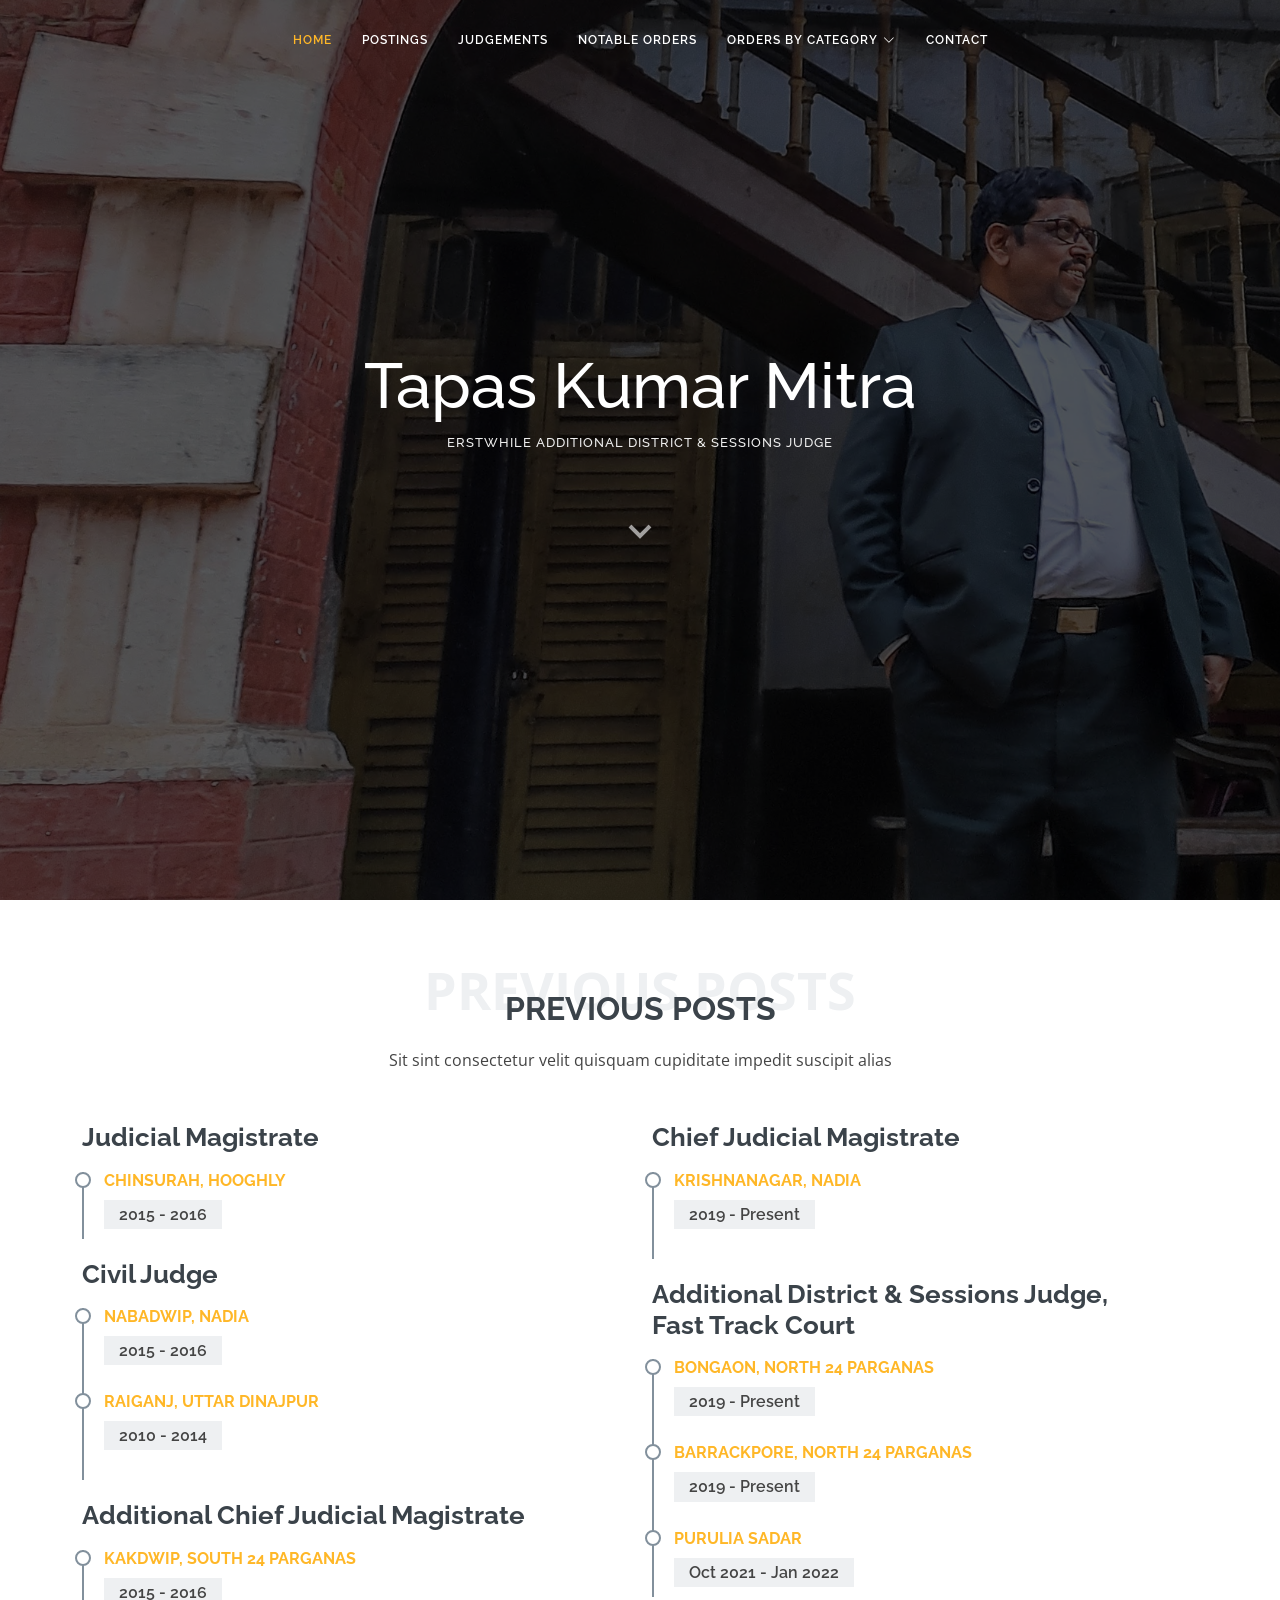
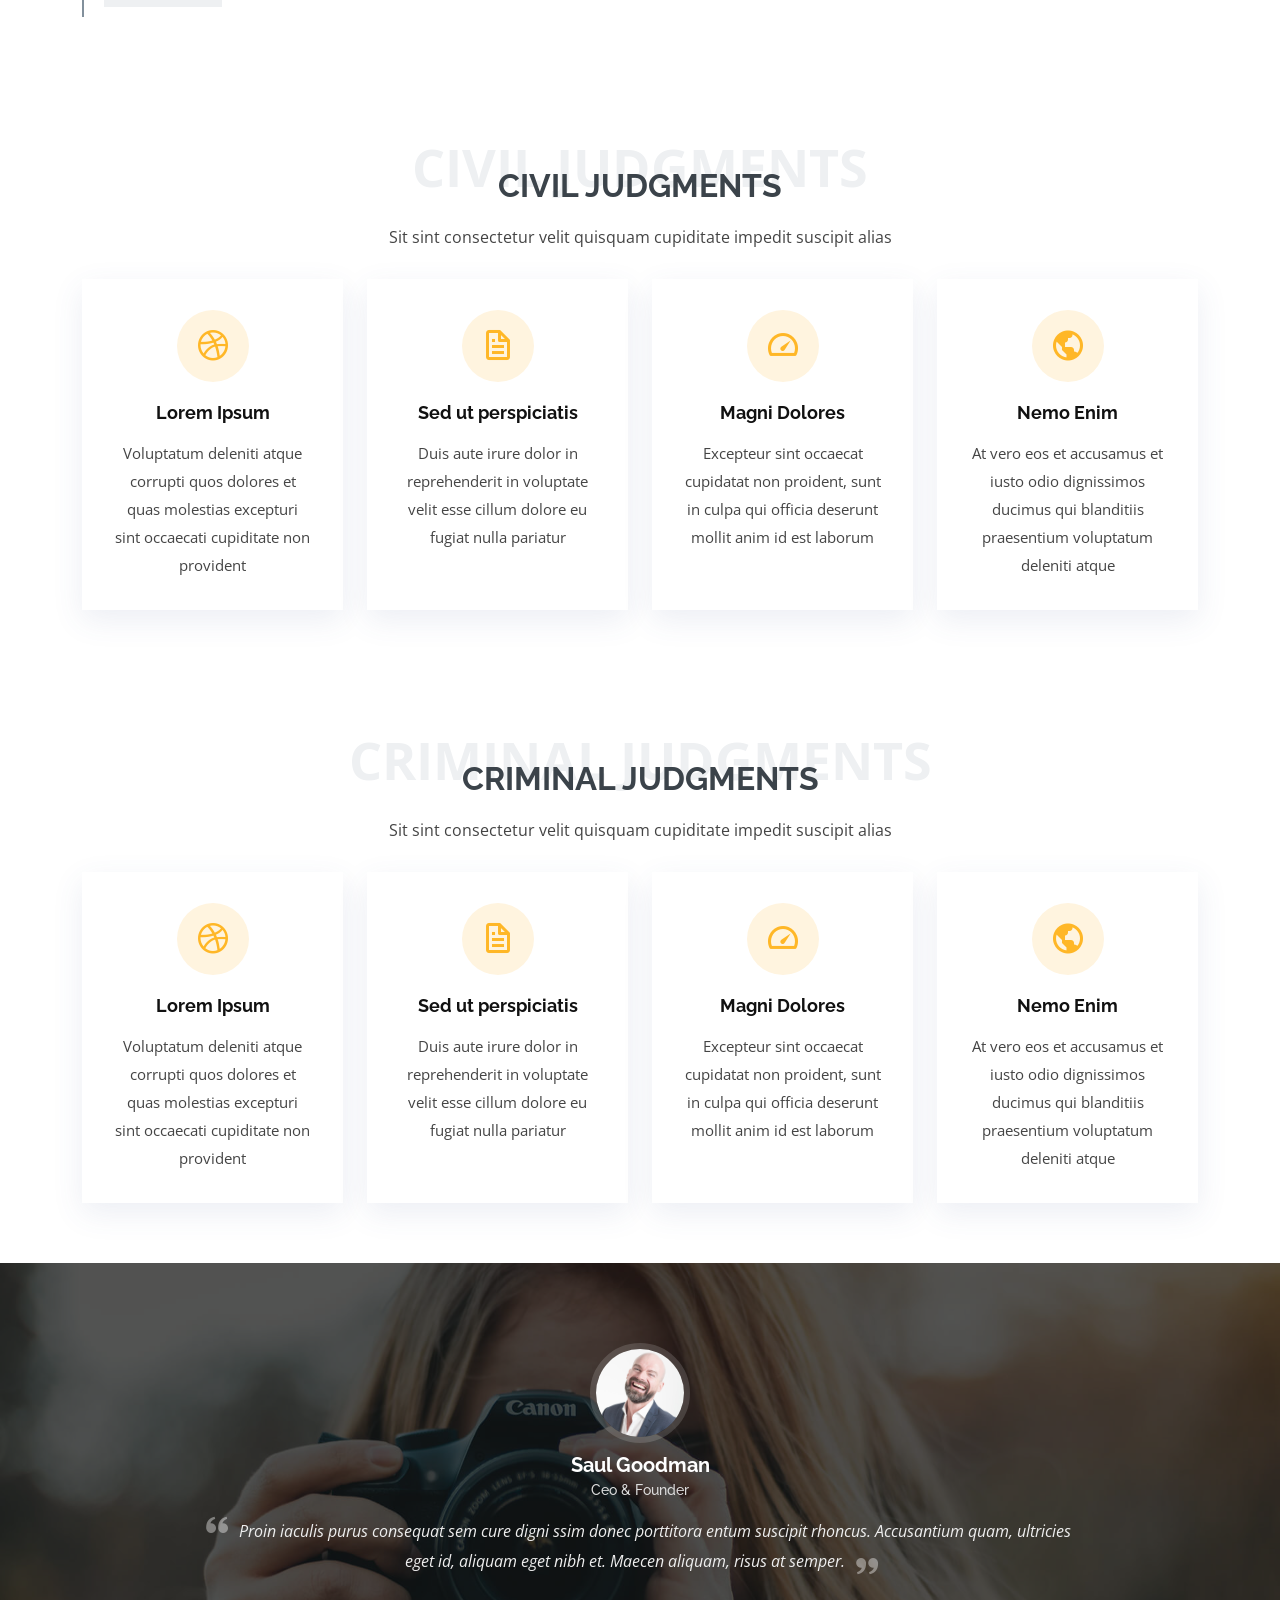
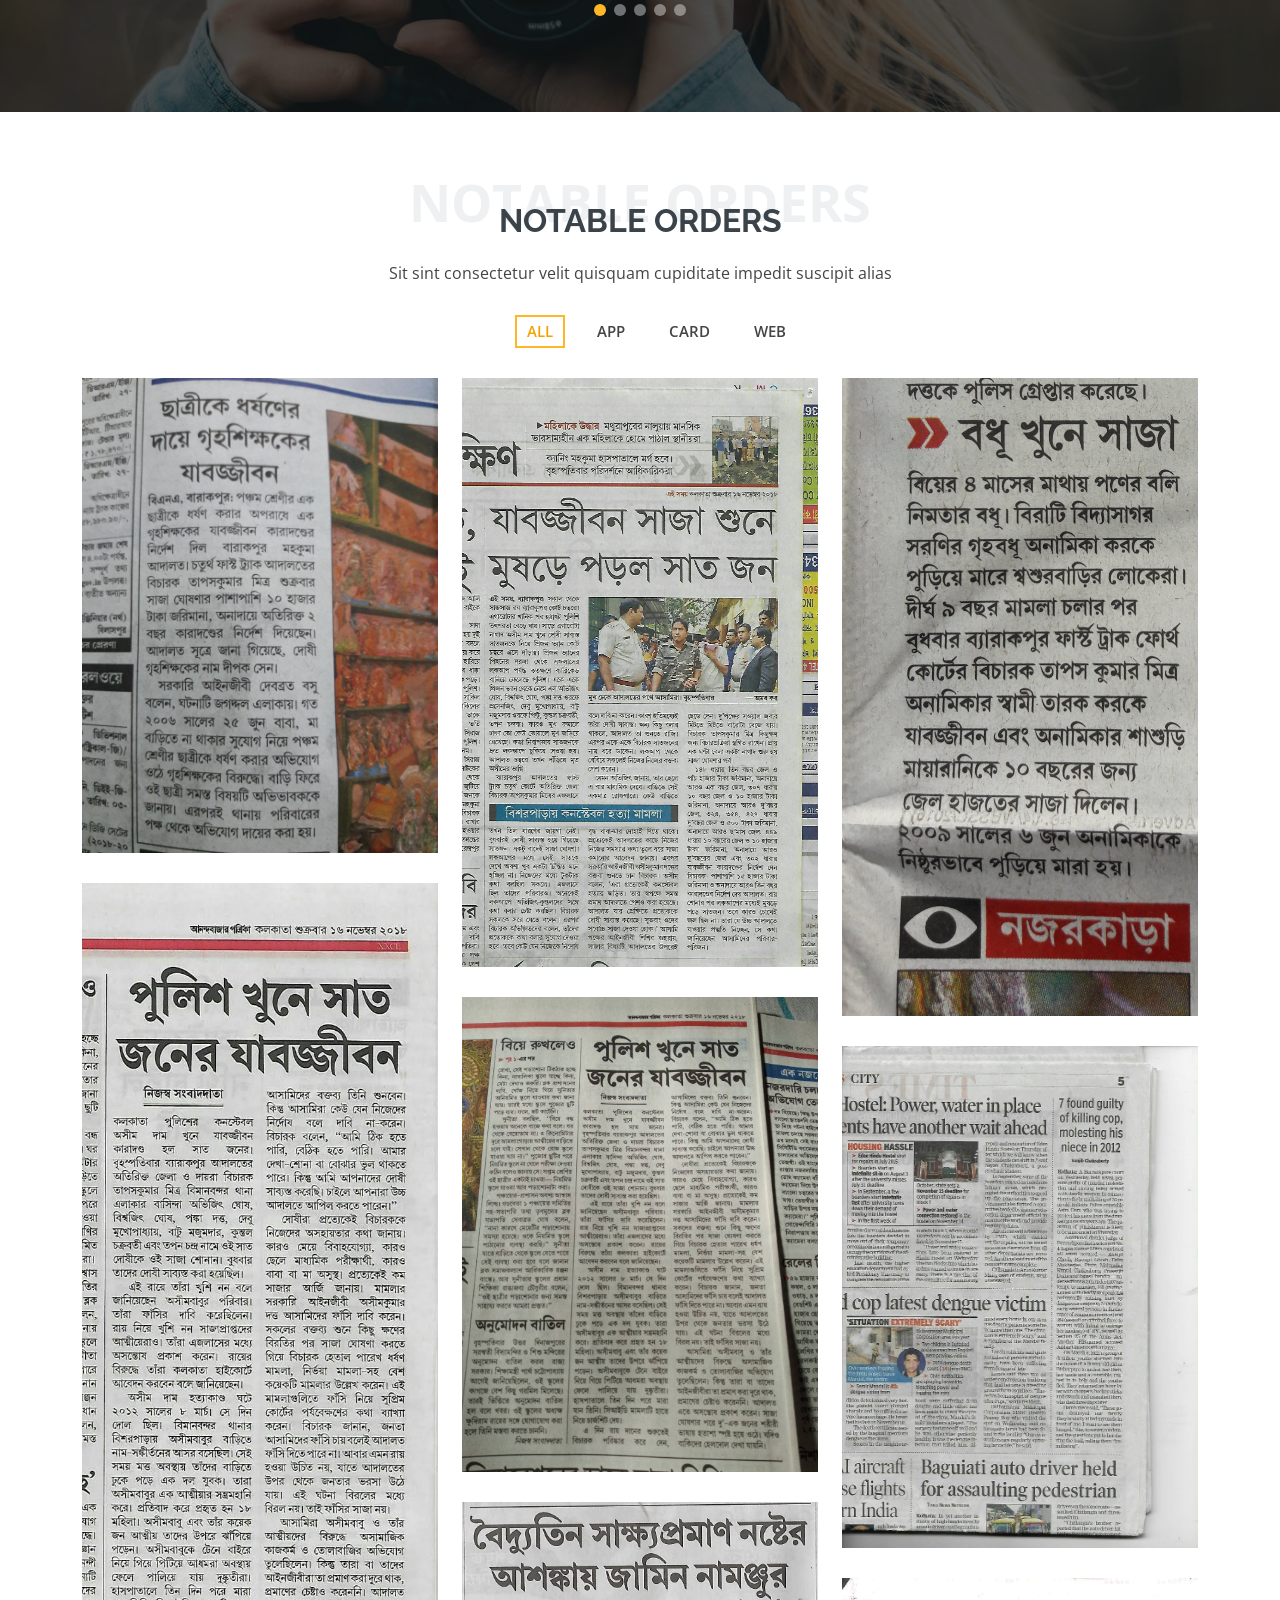
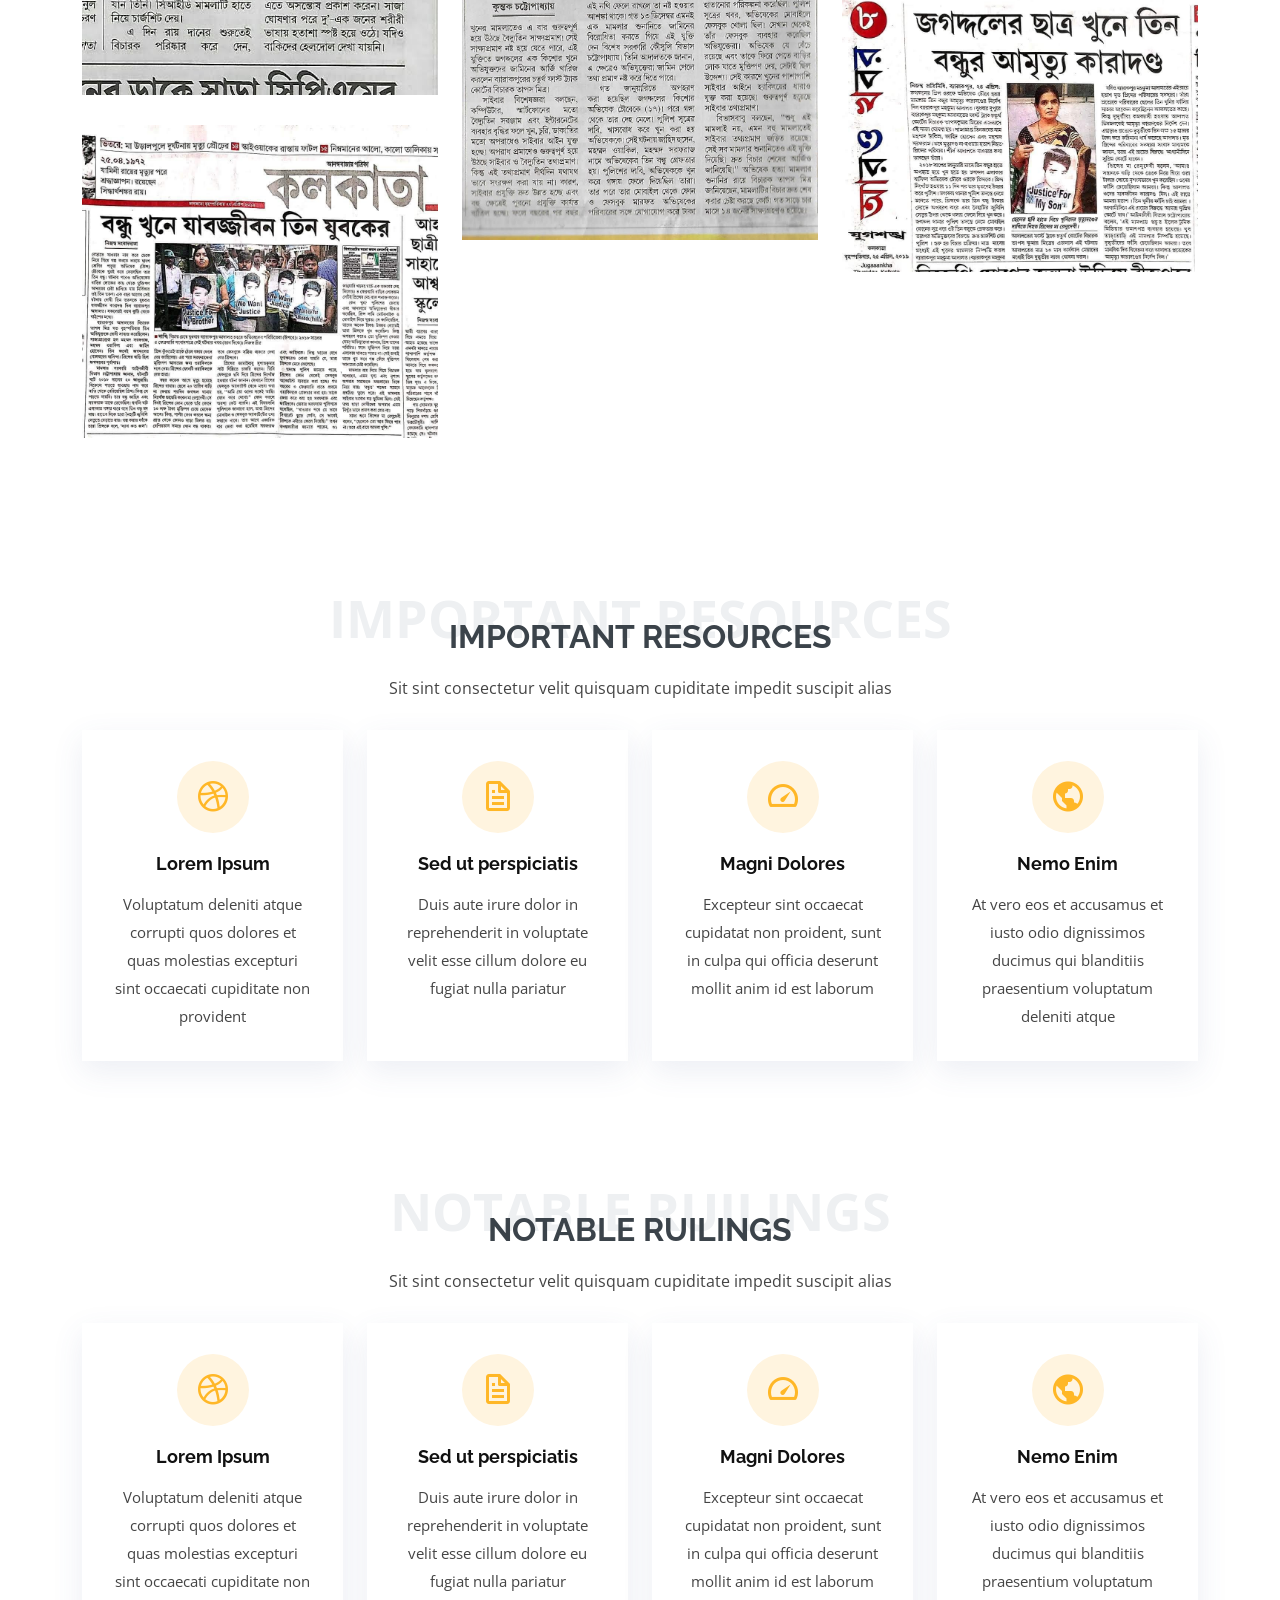
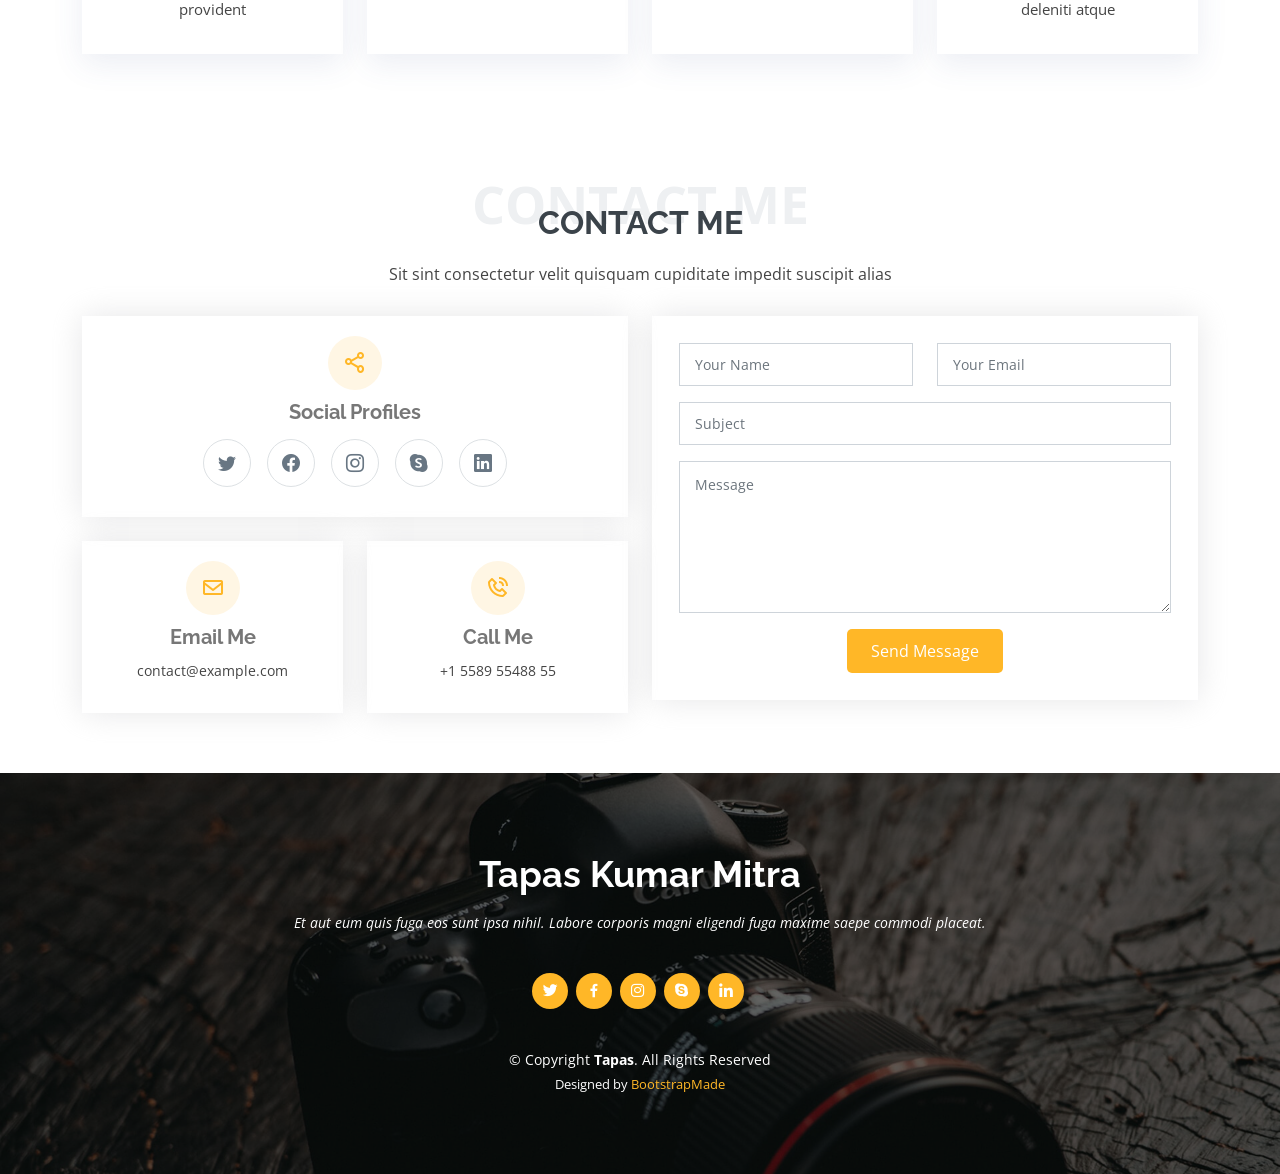
==== index.html @ 3b922971 "resume tag from home screen" ====
<!DOCTYPE html>
<html lang="en">

<head>
  <meta charset="utf-8">
  <meta content="width=device-width, initial-scale=1.0" name="viewport">

  <title>Tapas Kumar Mitra</title>
  <meta content="" name="description">
  <meta content="" name="keywords">

  <!-- Favicons -->
  <link href="assets/img/favicon.png" rel="icon">
  <link href="assets/img/apple-touch-icon.png" rel="apple-touch-icon">

  <!-- Google Fonts -->
  <link href="https://fonts.googleapis.com/css?family=Open+Sans:300,300i,400,400i,600,600i,700,700i|Raleway:300,300i,400,400i,500,500i,600,600i,700,700i|Satisfy" rel="stylesheet">

  <!-- Vendor CSS Files -->
  <link href="assets/vendor/bootstrap/css/bootstrap.min.css" rel="stylesheet">
  <link href="assets/vendor/bootstrap-icons/bootstrap-icons.css" rel="stylesheet">
  <link href="assets/vendor/boxicons/css/boxicons.min.css" rel="stylesheet">
  <link href="assets/vendor/glightbox/css/glightbox.min.css" rel="stylesheet">
  <link href="assets/vendor/swiper/swiper-bundle.min.css" rel="stylesheet">

  <!-- Template Main CSS File -->
  <link href="assets/css/style.css" rel="stylesheet">

  <!-- =======================================================
  * Template Name: Tapas - v4.7.0
  * Template URL: https://bootstrapmade.com/Tapas-free-creative-bootstrap-theme/
  * Author: BootstrapMade.com
  * License: https://bootstrapmade.com/license/
  ======================================================== -->
</head>

<body>

  <!-- ======= Header ======= -->
  <header id="header" class="fixed-top d-flex justify-content-center align-items-center header-transparent">

    <nav id="navbar" class="navbar">
      <ul>
        <li><a class="nav-link scrollto active" href="#hero">Home</a></li>
        <li><a class="nav-link scrollto" href="#resume">Postings</a></li>
        <li><a class="nav-link scrollto" href="#services">Judgements</a></li>
        <li><a class="nav-link scrollto " href="#portfolio">Notable Orders</a></li>
        <li class="dropdown"><a href="#"><span>Orders by Category</span> <i class="bi bi-chevron-down"></i></a>
          <ul>
            <li><a href="#">Drop Down 1</a></li>
            <li class="dropdown"><a href="#"><span>Deep Drop Down</span> <i class="bi bi-chevron-right"></i></a>
              <ul>
                <li><a href="#">Deep Drop Down 1</a></li>
                <li><a href="#">Deep Drop Down 2</a></li>
                <li><a href="#">Deep Drop Down 3</a></li>
                <li><a href="#">Deep Drop Down 4</a></li>
                <li><a href="#">Deep Drop Down 5</a></li>
              </ul>
            </li>
            <li><a href="#">Drop Down 2</a></li>
            <li><a href="#">Drop Down 3</a></li>
            <li><a href="#">Drop Down 4</a></li>
          </ul>
        </li>
        <li><a class="nav-link scrollto" href="#contact">Contact</a></li>
      </ul>
      <i class="bi bi-list mobile-nav-toggle"></i>
    </nav><!-- .navbar -->

  </header><!-- End Header -->

  <!-- ======= Hero Section ======= -->
  <section id="hero">
    <div class="hero-container">
      <h1>Tapas Kumar Mitra</h1>
      <h2>Erstwhile Additional District & Sessions Judge</h2>
      <a href="#resume" class="btn-scroll scrollto" title="Scroll Down"><i class="bx bx-chevron-down"></i></a>
    </div>
  </section><!-- End Hero -->

  <main id="main">

    <!-- ======= My Resume Section ======= -->
    <section id="resume" class="resume">
      <div class="container">

        <div class="section-title">
          <span>Previous Posts</span>
          <h2>Previous Posts</h2>
          <p>Sit sint consectetur velit quisquam cupiditate impedit suscipit alias</p>
        </div>

        <div class="row">
          <div class="col-lg-6">
            
            <h3 class="resume-title">Judicial Magistrate</h3>
            <div class="resume-item pb-0">
              <h4>Chinsurah, Hooghly</h4>
              <h5>2015 - 2016</h5>
            </div>

            <h3 class="resume-title">Civil Judge</h3>
            <div class="resume-item">
              <h4>Nabadwip, Nadia</h4>
              <h5>2015 - 2016</h5>
            </div>
            <div class="resume-item">
              <h4>Raiganj, Uttar Dinajpur</h4>
              <h5>2010 - 2014</h5>
             </div>
             <h3 class="resume-title">Additional Chief Judicial Magistrate</h3>
             <div class="resume-item">
               <h4>Kakdwip, South 24 Parganas</h4>
               <h5>2015 - 2016</h5>
               </div>
           
          </div>
          <div class="col-lg-6">
            
            <h3 class="resume-title">Chief Judicial Magistrate</h3>
            <div class="resume-item">
              <h4>Krishnanagar, Nadia</h4>
              <h5>2019 - Present</h5>
            </div>
            <h3 class="resume-title">Additional District & Sessions Judge,<br>Fast Track Court</h3>
            <div class="resume-item">
              <h4>Bongaon, North 24 Parganas</h4>
              <h5>2019 - Present</h5>
             
            </div>
            <div class="resume-item">
              <h4>Barrackpore, North 24 Parganas</h4>
              <h5>2019 - Present</h5>
             
            </div>
            <div class="resume-item">
              <h4>Purulia Sadar</h4>
              <h5>Oct 2021 - Jan 2022</h5>
             
            </div>
          </div>
          
        </div>

      </div>
    </section><!-- End My Resume Section -->

    <!-- ======= My Services Section ======= -->
    <section id="services" class="services">
      <div class="container">

        <div class="section-title">
          <span>Civil Judgments</span>
          <h2>Civil Judgments</h2>
          <p>Sit sint consectetur velit quisquam cupiditate impedit suscipit alias</p>
        </div>

        <div class="row">
          <div class="col-md-6 col-lg-3 d-flex align-items-stretch mb-5 mb-lg-0">
            <div class="icon-box">
              <div class="icon"><i class="bx bxl-dribbble"></i></div>
              <h4 class="title"><a href="">Lorem Ipsum</a></h4>
              <p class="description">Voluptatum deleniti atque corrupti quos dolores et quas molestias excepturi sint occaecati cupiditate non provident</p>
            </div>
          </div>

          <div class="col-md-6 col-lg-3 d-flex align-items-stretch mb-5 mb-lg-0">
            <div class="icon-box">
              <div class="icon"><i class="bx bx-file"></i></div>
              <h4 class="title"><a href="">Sed ut perspiciatis</a></h4>
              <p class="description">Duis aute irure dolor in reprehenderit in voluptate velit esse cillum dolore eu fugiat nulla pariatur</p>
            </div>
          </div>

          <div class="col-md-6 col-lg-3 d-flex align-items-stretch mb-5 mb-lg-0">
            <div class="icon-box">
              <div class="icon"><i class="bx bx-tachometer"></i></div>
              <h4 class="title"><a href="">Magni Dolores</a></h4>
              <p class="description">Excepteur sint occaecat cupidatat non proident, sunt in culpa qui officia deserunt mollit anim id est laborum</p>
            </div>
          </div>

          <div class="col-md-6 col-lg-3 d-flex align-items-stretch mb-5 mb-lg-0">
            <div class="icon-box">
              <div class="icon"><i class="bx bx-world"></i></div>
              <h4 class="title"><a href="">Nemo Enim</a></h4>
              <p class="description">At vero eos et accusamus et iusto odio dignissimos ducimus qui blanditiis praesentium voluptatum deleniti atque</p>
            </div>
          </div>

        </div>

      </div>
    </section><!-- End My Services Section -->


    <section id="services" class="services">
      <div class="container">

        <div class="section-title">
          <span>Criminal Judgments</span>
          <h2>Criminal Judgments</h2>
          <p>Sit sint consectetur velit quisquam cupiditate impedit suscipit alias</p>
        </div>

        <div class="row">
          <div class="col-md-6 col-lg-3 d-flex align-items-stretch mb-5 mb-lg-0">
            <div class="icon-box">
              <div class="icon"><i class="bx bxl-dribbble"></i></div>
              <h4 class="title"><a href="">Lorem Ipsum</a></h4>
              <p class="description">Voluptatum deleniti atque corrupti quos dolores et quas molestias excepturi sint occaecati cupiditate non provident</p>
            </div>
          </div>

          <div class="col-md-6 col-lg-3 d-flex align-items-stretch mb-5 mb-lg-0">
            <div class="icon-box">
              <div class="icon"><i class="bx bx-file"></i></div>
              <h4 class="title"><a href="">Sed ut perspiciatis</a></h4>
              <p class="description">Duis aute irure dolor in reprehenderit in voluptate velit esse cillum dolore eu fugiat nulla pariatur</p>
            </div>
          </div>

          <div class="col-md-6 col-lg-3 d-flex align-items-stretch mb-5 mb-lg-0">
            <div class="icon-box">
              <div class="icon"><i class="bx bx-tachometer"></i></div>
              <h4 class="title"><a href="">Magni Dolores</a></h4>
              <p class="description">Excepteur sint occaecat cupidatat non proident, sunt in culpa qui officia deserunt mollit anim id est laborum</p>
            </div>
          </div>

          <div class="col-md-6 col-lg-3 d-flex align-items-stretch mb-5 mb-lg-0">
            <div class="icon-box">
              <div class="icon"><i class="bx bx-world"></i></div>
              <h4 class="title"><a href="">Nemo Enim</a></h4>
              <p class="description">At vero eos et accusamus et iusto odio dignissimos ducimus qui blanditiis praesentium voluptatum deleniti atque</p>
            </div>
          </div>

        </div>

      </div>
    </section><!-- End My Services Section -->

    <!-- ======= Testimonials Section ======= -->
    <section id="testimonials" class="testimonials">
      <div class="container position-relative">

        <div class="testimonials-slider swiper" data-aos="fade-up" data-aos-delay="100">
          <div class="swiper-wrapper">

            <div class="swiper-slide">
              <div class="testimonial-item">
                <img src="assets/img/testimonials/testimonials-1.jpg" class="testimonial-img" alt="">
                <h3>Saul Goodman</h3>
                <h4>Ceo &amp; Founder</h4>
                <p>
                  <i class="bx bxs-quote-alt-left quote-icon-left"></i>
                  Proin iaculis purus consequat sem cure digni ssim donec porttitora entum suscipit rhoncus. Accusantium quam, ultricies eget id, aliquam eget nibh et. Maecen aliquam, risus at semper.
                  <i class="bx bxs-quote-alt-right quote-icon-right"></i>
                </p>
              </div>
            </div><!-- End testimonial item -->

            <div class="swiper-slide">
              <div class="testimonial-item">
                <img src="assets/img/testimonials/testimonials-2.jpg" class="testimonial-img" alt="">
                <h3>Sara Wilsson</h3>
                <h4>Designer</h4>
                <p>
                  <i class="bx bxs-quote-alt-left quote-icon-left"></i>
                  Export tempor illum tamen malis malis eram quae irure esse labore quem cillum quid cillum eram malis quorum velit fore eram velit sunt aliqua noster fugiat irure amet legam anim culpa.
                  <i class="bx bxs-quote-alt-right quote-icon-right"></i>
                </p>
              </div>
            </div><!-- End testimonial item -->

            <div class="swiper-slide">
              <div class="testimonial-item">
                <img src="assets/img/testimonials/testimonials-3.jpg" class="testimonial-img" alt="">
                <h3>Jena Karlis</h3>
                <h4>Store Owner</h4>
                <p>
                  <i class="bx bxs-quote-alt-left quote-icon-left"></i>
                  Enim nisi quem export duis labore cillum quae magna enim sint quorum nulla quem veniam duis minim tempor labore quem eram duis noster aute amet eram fore quis sint minim.
                  <i class="bx bxs-quote-alt-right quote-icon-right"></i>
                </p>
              </div>
            </div><!-- End testimonial item -->

            <div class="swiper-slide">
              <div class="testimonial-item">
                <img src="assets/img/testimonials/testimonials-4.jpg" class="testimonial-img" alt="">
                <h3>Matt Brandon</h3>
                <h4>Freelancer</h4>
                <p>
                  <i class="bx bxs-quote-alt-left quote-icon-left"></i>
                  Fugiat enim eram quae cillum dolore dolor amet nulla culpa multos export minim fugiat minim velit minim dolor enim duis veniam ipsum anim magna sunt elit fore quem dolore labore illum veniam.
                  <i class="bx bxs-quote-alt-right quote-icon-right"></i>
                </p>
              </div>
            </div><!-- End testimonial item -->

            <div class="swiper-slide">
              <div class="testimonial-item">
                <img src="assets/img/testimonials/testimonials-5.jpg" class="testimonial-img" alt="">
                <h3>John Larson</h3>
                <h4>Entrepreneur</h4>
                <p>
                  <i class="bx bxs-quote-alt-left quote-icon-left"></i>
                  Quis quorum aliqua sint quem legam fore sunt eram irure aliqua veniam tempor noster veniam enim culpa labore duis sunt culpa nulla illum cillum fugiat legam esse veniam culpa fore nisi cillum quid.
                  <i class="bx bxs-quote-alt-right quote-icon-right"></i>
                </p>
              </div>
            </div><!-- End testimonial item -->

          </div>
          <div class="swiper-pagination"></div>
        </div>

      </div>
    </section><!-- End Testimonials Section -->

    <!-- ======= My Portfolio Section ======= -->
    <section id="portfolio" class="portfolio">
      <div class="container">

        <div class="section-title">
          <span>Notable Orders</span>
          <h2>Notable Orders</h2>
          <p>Sit sint consectetur velit quisquam cupiditate impedit suscipit alias</p>
        </div>

        <ul id="portfolio-flters" class="d-flex justify-content-center">
          <li data-filter="*" class="filter-active">All</li>
          <li data-filter=".filter-app">App</li>
          <li data-filter=".filter-card">Card</li>
          <li data-filter=".filter-web">Web</li>
        </ul>

        <div class="row portfolio-container">

          <div class="col-lg-4 col-md-6 portfolio-item filter-app">
            <div class="portfolio-img"><img src="assets/img/portfolio/1.jpg" class="img-fluid" alt=""></div>
            <div class="portfolio-info">
              <h4>App 1</h4>
              <p>App</p>
              <a href="assets/img/portfolio/1.jpg" data-gallery="portfolioGallery" class="portfolio-lightbox preview-link" title="App 1"><i class="bx bx-plus"></i></a>
              <a href="portfolio-details.html" class="details-link" title="More Details"><i class="bx bx-link"></i></a>
            </div>
          </div>

          <div class="col-lg-4 col-md-6 portfolio-item filter-web">
            <div class="portfolio-img"><img src="assets/img/portfolio/2.jpg" class="img-fluid" alt=""></div>
            <div class="portfolio-info">
              <h4>Web 3</h4>
              <p>Web</p>
              <a href="assets/img/portfolio/2.jpg" data-gallery="portfolioGallery" class="portfolio-lightbox preview-link" title="Web 3"><i class="bx bx-plus"></i></a>
              <a href="portfolio-details.html" class="details-link" title="More Details"><i class="bx bx-link"></i></a>
            </div>
          </div>

          <div class="col-lg-4 col-md-6 portfolio-item filter-app">
            <div class="portfolio-img"><img src="assets/img/portfolio/3.jpg" class="img-fluid" alt=""></div>
            <div class="portfolio-info">
              <h4>App 2</h4>
              <p>App</p>
              <a href="assets/img/portfolio/3.jpg" data-gallery="portfolioGallery" class="portfolio-lightbox preview-link" title="App 2"><i class="bx bx-plus"></i></a>
              <a href="portfolio-details.html" class="details-link" title="More Details"><i class="bx bx-link"></i></a>
            </div>
          </div>

          <div class="col-lg-4 col-md-6 portfolio-item filter-card">
            <div class="portfolio-img"><img src="assets/img/portfolio/4.jpg" class="img-fluid" alt=""></div>
            <div class="portfolio-info">
              <h4>Card 2</h4>
              <p>Card</p>
              <a href="assets/img/portfolio/4.jpg" data-gallery="portfolioGallery" class="portfolio-lightbox preview-link" title="Card 2"><i class="bx bx-plus"></i></a>
              <a href="portfolio-details.html" class="details-link" title="More Details"><i class="bx bx-link"></i></a>
            </div>
          </div>

          <div class="col-lg-4 col-md-6 portfolio-item filter-web">
            <div class="portfolio-img"><img src="assets/img/portfolio/5.jpg" class="img-fluid" alt=""></div>
            <div class="portfolio-info">
              <h4>Web 2</h4>
              <p>Web</p>
              <a href="assets/img/portfolio/5.jpg" data-gallery="portfolioGallery" class="portfolio-lightbox preview-link" title="Web 2"><i class="bx bx-plus"></i></a>
              <a href="portfolio-details.html" class="details-link" title="More Details"><i class="bx bx-link"></i></a>
            </div>
          </div>

          <div class="col-lg-4 col-md-6 portfolio-item filter-app">
            <div class="portfolio-img"><img src="assets/img/portfolio/6.jpg" class="img-fluid" alt=""></div>
            <div class="portfolio-info">
              <h4>App 3</h4>
              <p>App</p>
              <a href="assets/img/portfolio/6.jpg" data-gallery="portfolioGallery" class="portfolio-lightbox preview-link" title="App 3"><i class="bx bx-plus"></i></a>
              <a href="portfolio-details.html" class="details-link" title="More Details"><i class="bx bx-link"></i></a>
            </div>
          </div>

          <div class="col-lg-4 col-md-6 portfolio-item filter-card">
            <div class="portfolio-img"><img src="assets/img/portfolio/7.jpg" class="img-fluid" alt=""></div>
            <div class="portfolio-info">
              <h4>Card 1</h4>
              <p>Card</p>
              <a href="assets/img/portfolio/7.jpg" data-gallery="portfolioGallery" class="portfolio-lightbox preview-link" title="Card 1"><i class="bx bx-plus"></i></a>
              <a href="portfolio-details.html" class="details-link" title="More Details"><i class="bx bx-link"></i></a>
            </div>
          </div>

          <div class="col-lg-4 col-md-6 portfolio-item filter-card">
            <div class="portfolio-img"><img src="assets/img/portfolio/8.jpg" class="img-fluid" alt=""></div>
            <div class="portfolio-info">
              <h4>Card 3</h4>
              <p>Card</p>
              <a href="assets/img/portfolio/8.jpg" data-gallery="portfolioGallery" class="portfolio-lightbox preview-link" title="Card 3"><i class="bx bx-plus"></i></a>
              <a href="portfolio-details.html" class="details-link" title="More Details"><i class="bx bx-link"></i></a>
            </div>
          </div>

          <div class="col-lg-4 col-md-6 portfolio-item filter-web">
            <div class="portfolio-img"><img src="assets/img/portfolio/9.jpg" class="img-fluid" alt=""></div>
            <div class="portfolio-info">
              <h4>Web 3</h4>
              <p>Web</p>
              <a href="assets/img/portfolio/9.jpg" data-gallery="portfolioGallery" class="portfolio-lightbox preview-link" title="Web 3"><i class="bx bx-plus"></i></a>
              <a href="portfolio-details.html" class="details-link" title="More Details"><i class="bx bx-link"></i></a>
            </div>
          </div>

        </div>

      </div>
    </section><!-- End My Portfolio Section -->
    <section id="services" class="services">
      <div class="container">

        <div class="section-title">
          <span>Important Resources</span>
          <h2>Important Resources</h2>
          <p>Sit sint consectetur velit quisquam cupiditate impedit suscipit alias</p>
        </div>

        <div class="row">
          <div class="col-md-6 col-lg-3 d-flex align-items-stretch mb-5 mb-lg-0">
            <div class="icon-box">
              <div class="icon"><i class="bx bxl-dribbble"></i></div>
              <h4 class="title"><a href="">Lorem Ipsum</a></h4>
              <p class="description">Voluptatum deleniti atque corrupti quos dolores et quas molestias excepturi sint occaecati cupiditate non provident</p>
            </div>
          </div>

          <div class="col-md-6 col-lg-3 d-flex align-items-stretch mb-5 mb-lg-0">
            <div class="icon-box">
              <div class="icon"><i class="bx bx-file"></i></div>
              <h4 class="title"><a href="">Sed ut perspiciatis</a></h4>
              <p class="description">Duis aute irure dolor in reprehenderit in voluptate velit esse cillum dolore eu fugiat nulla pariatur</p>
            </div>
          </div>

          <div class="col-md-6 col-lg-3 d-flex align-items-stretch mb-5 mb-lg-0">
            <div class="icon-box">
              <div class="icon"><i class="bx bx-tachometer"></i></div>
              <h4 class="title"><a href="">Magni Dolores</a></h4>
              <p class="description">Excepteur sint occaecat cupidatat non proident, sunt in culpa qui officia deserunt mollit anim id est laborum</p>
            </div>
          </div>

          <div class="col-md-6 col-lg-3 d-flex align-items-stretch mb-5 mb-lg-0">
            <div class="icon-box">
              <div class="icon"><i class="bx bx-world"></i></div>
              <h4 class="title"><a href="">Nemo Enim</a></h4>
              <p class="description">At vero eos et accusamus et iusto odio dignissimos ducimus qui blanditiis praesentium voluptatum deleniti atque</p>
            </div>
          </div>

        </div>

      </div>
    </section><!-- End My Services Section -->

    <section id="services" class="services">
      <div class="container">

        <div class="section-title">
          <span>Notable Ruilings</span>
          <h2>Notable Ruilings</h2>
          <p>Sit sint consectetur velit quisquam cupiditate impedit suscipit alias</p>
        </div>

        <div class="row">
          <div class="col-md-6 col-lg-3 d-flex align-items-stretch mb-5 mb-lg-0">
            <div class="icon-box">
              <div class="icon"><i class="bx bxl-dribbble"></i></div>
              <h4 class="title"><a href="">Lorem Ipsum</a></h4>
              <p class="description">Voluptatum deleniti atque corrupti quos dolores et quas molestias excepturi sint occaecati cupiditate non provident</p>
            </div>
          </div>

          <div class="col-md-6 col-lg-3 d-flex align-items-stretch mb-5 mb-lg-0">
            <div class="icon-box">
              <div class="icon"><i class="bx bx-file"></i></div>
              <h4 class="title"><a href="">Sed ut perspiciatis</a></h4>
              <p class="description">Duis aute irure dolor in reprehenderit in voluptate velit esse cillum dolore eu fugiat nulla pariatur</p>
            </div>
          </div>

          <div class="col-md-6 col-lg-3 d-flex align-items-stretch mb-5 mb-lg-0">
            <div class="icon-box">
              <div class="icon"><i class="bx bx-tachometer"></i></div>
              <h4 class="title"><a href="">Magni Dolores</a></h4>
              <p class="description">Excepteur sint occaecat cupidatat non proident, sunt in culpa qui officia deserunt mollit anim id est laborum</p>
            </div>
          </div>

          <div class="col-md-6 col-lg-3 d-flex align-items-stretch mb-5 mb-lg-0">
            <div class="icon-box">
              <div class="icon"><i class="bx bx-world"></i></div>
              <h4 class="title"><a href="">Nemo Enim</a></h4>
              <p class="description">At vero eos et accusamus et iusto odio dignissimos ducimus qui blanditiis praesentium voluptatum deleniti atque</p>
            </div>
          </div>

        </div>

      </div>
    </section><!-- End My Services Section -->
    <!-- ======= Pricing Section ======= -->
    <!-- <section id="pricing" class="pricing">
      <div class="container">

        <div class="section-title">
          <span>Pricing</span>
          <h2>Pricing</h2>
          <p>Sit sint consectetur velit quisquam cupiditate impedit suscipit alias</p>
        </div>

        <div class="row">

          <div class="col-lg-3 col-md-6">
            <div class="box">
              <h3>Free</h3>
              <h4><sup>$</sup>0<span> / month</span></h4>
              <ul>
                <li>Aida dere</li>
                <li>Nec feugiat nisl</li>
                <li>Nulla at volutpat dola</li>
                <li class="na">Pharetra massa</li>
                <li class="na">Massa ultricies mi</li>
              </ul>
              <div class="btn-wrap">
                <a href="#" class="btn-buy">Buy Now</a>
              </div>
            </div>
          </div>

          <div class="col-lg-3 col-md-6 mt-4 mt-md-0">
            <div class="box featured">
              <h3>Business</h3>
              <h4><sup>$</sup>19<span> / month</span></h4>
              <ul>
                <li>Aida dere</li>
                <li>Nec feugiat nisl</li>
                <li>Nulla at volutpat dola</li>
                <li>Pharetra massa</li>
                <li class="na">Massa ultricies mi</li>
              </ul>
              <div class="btn-wrap">
                <a href="#" class="btn-buy">Buy Now</a>
              </div>
            </div>
          </div>

          <div class="col-lg-3 col-md-6 mt-4 mt-lg-0">
            <div class="box">
              <h3>Developer</h3>
              <h4><sup>$</sup>29<span> / month</span></h4>
              <ul>
                <li>Aida dere</li>
                <li>Nec feugiat nisl</li>
                <li>Nulla at volutpat dola</li>
                <li>Pharetra massa</li>
                <li>Massa ultricies mi</li>
              </ul>
              <div class="btn-wrap">
                <a href="#" class="btn-buy">Buy Now</a>
              </div>
            </div>
          </div>

          <div class="col-lg-3 col-md-6 mt-4 mt-lg-0">
            <div class="box">
              <span class="advanced">Advanced</span>
              <h3>Ultimate</h3>
              <h4><sup>$</sup>49<span> / month</span></h4>
              <ul>
                <li>Aida dere</li>
                <li>Nec feugiat nisl</li>
                <li>Nulla at volutpat dola</li>
                <li>Pharetra massa</li>
                <li>Massa ultricies mi</li>
              </ul>
              <div class="btn-wrap">
                <a href="#" class="btn-buy">Buy Now</a>
              </div>
            </div>
          </div>

        </div>

      </div>
    </section> -->
    <!-- End Pricing Section -->

    <!-- ======= Contact Me Section ======= -->
    <section id="contact" class="contact">
      <div class="container">

        <div class="section-title">
          <span>Contact Me</span>
          <h2>Contact Me</h2>
          <p>Sit sint consectetur velit quisquam cupiditate impedit suscipit alias</p>
        </div>

        <div class="row">

          <div class="col-lg-6">

            <div class="row">
              <div class="col-md-12">
                <div class="info-box">
                  <i class="bx bx-share-alt"></i>
                  <h3>Social Profiles</h3>
                  <div class="social-links">
                    <a href="#" class="twitter"><i class="bi bi-twitter"></i></a>
                    <a href="#" class="facebook"><i class="bi bi-facebook"></i></a>
                    <a href="#" class="instagram"><i class="bi bi-instagram"></i></a>
                    <a href="#" class="google-plus"><i class="bi bi-skype"></i></a>
                    <a href="#" class="linkedin"><i class="bi bi-linkedin"></i></a>
                  </div>
                </div>
              </div>
              <div class="col-md-6">
                <div class="info-box mt-4">
                  <i class="bx bx-envelope"></i>
                  <h3>Email Me</h3>
                  <p>contact@example.com</p>
                </div>
              </div>
              <div class="col-md-6">
                <div class="info-box mt-4">
                  <i class="bx bx-phone-call"></i>
                  <h3>Call Me</h3>
                  <p>+1 5589 55488 55</p>
                </div>
              </div>
            </div>

          </div>

          <div class="col-lg-6">
            <form action="forms/contact.php" method="post" role="form" class="php-email-form">
              <div class="row">
                <div class="col-md-6 form-group">
                  <input type="text" name="name" class="form-control" id="name" placeholder="Your Name" required>
                </div>
                <div class="col-md-6 form-group mt-3 mt-md-0">
                  <input type="email" class="form-control" name="email" id="email" placeholder="Your Email" required>
                </div>
              </div>
              <div class="form-group mt-3">
                <input type="text" class="form-control" name="subject" id="subject" placeholder="Subject" required>
              </div>
              <div class="form-group mt-3">
                <textarea class="form-control" name="message" rows="6" placeholder="Message" required></textarea>
              </div>
              <div class="my-3">
                <div class="loading">Loading</div>
                <div class="error-message"></div>
                <div class="sent-message">Your message has been sent. Thank you!</div>
              </div>
              <div class="text-center"><button type="submit">Send Message</button></div>
            </form>
          </div>

        </div>

      </div>
    </section><!-- End Contact Me Section -->

  </main><!-- End #main -->

  <!-- ======= Footer ======= -->
  <footer id="footer">
    <div class="container">
      <h3>Tapas Kumar Mitra</h3>
      <p>Et aut eum quis fuga eos sunt ipsa nihil. Labore corporis magni eligendi fuga maxime saepe commodi placeat.</p>
      <div class="social-links">
        <a href="#" class="twitter"><i class="bx bxl-twitter"></i></a>
        <a href="#" class="facebook"><i class="bx bxl-facebook"></i></a>
        <a href="#" class="instagram"><i class="bx bxl-instagram"></i></a>
        <a href="#" class="google-plus"><i class="bx bxl-skype"></i></a>
        <a href="#" class="linkedin"><i class="bx bxl-linkedin"></i></a>
      </div>
      <div class="copyright">
        &copy; Copyright <strong><span>Tapas</span></strong>. All Rights Reserved
      </div>
      <div class="credits">
        <!-- All the links in the footer should remain intact. -->
        <!-- You can delete the links only if you purchased the pro version. -->
        <!-- Licensing information: https://bootstrapmade.com/license/ -->
        <!-- Purchase the pro version with working PHP/AJAX contact form: https://bootstrapmade.com/Tapas-free-creative-bootstrap-theme/ -->
        Designed by <a href="https://bootstrapmade.com/">BootstrapMade</a>
      </div>
    </div>
  </footer><!-- End Footer -->

  <a href="#" class="back-to-top d-flex align-items-center justify-content-center"><i class="bi bi-arrow-up-short"></i></a>

  <!-- Vendor JS Files -->
  <script src="assets/vendor/purecounter/purecounter.js"></script>
  <script src="assets/vendor/bootstrap/js/bootstrap.bundle.min.js"></script>
  <script src="assets/vendor/glightbox/js/glightbox.min.js"></script>
  <script src="assets/vendor/isotope-layout/isotope.pkgd.min.js"></script>
  <script src="assets/vendor/swiper/swiper-bundle.min.js"></script>
  <script src="assets/vendor/waypoints/noframework.waypoints.js"></script>
  <script src="assets/vendor/php-email-form/validate.js"></script>

  <!-- Template Main JS File -->
  <script src="assets/js/main.js"></script>

</body>

</html>
---- assets/css/style.css ----
/**
* Template Name: Laura - v4.7.0
* Template URL: https://bootstrapmade.com/laura-free-creative-bootstrap-theme/
* Author: BootstrapMade.com
* License: https://bootstrapmade.com/license/
*/

/*--------------------------------------------------------------
# General
--------------------------------------------------------------*/
body {
  font-family: "Open Sans", sans-serif;
  color: #444444;
}

a {
  color: #ffb727;
  text-decoration: none;
}

a:hover {
  color: #ffc85a;
  text-decoration: none;
}

h1, h2, h3, h4, h5, h6 {
  font-family: "Raleway", sans-serif;
}

/*--------------------------------------------------------------
# Back to top button
--------------------------------------------------------------*/
.back-to-top {
  position: fixed;
  visibility: hidden;
  opacity: 0;
  right: 15px;
  bottom: 15px;
  z-index: 996;
  background: #ffb727;
  width: 40px;
  height: 40px;
  border-radius: 4px;
  transition: all 0.4s;
}
.back-to-top i {
  font-size: 28px;
  color: #fff;
  line-height: 0;
}
.back-to-top:hover {
  background: #ffc550;
  color: #fff;
}
.back-to-top.active {
  visibility: visible;
  opacity: 1;
}

/*--------------------------------------------------------------
# Header
--------------------------------------------------------------*/
#header {
  z-index: 997;
  transition: all 0.5s;
  height: 80px;
  background: rgba(25, 28, 31, 0.8);
}
#header.header-transparent {
  background: transparent;
}
#header.header-scrolled {
  height: 60px;
  background: rgba(25, 28, 31, 0.8);
}

/*--------------------------------------------------------------
# Navigation Menu
--------------------------------------------------------------*/
/**
* Desktop Navigation 
*/
.navbar {
  padding: 0;
}
.navbar ul {
  margin: 0;
  padding: 0;
  display: flex;
  list-style: none;
  align-items: center;
}
.navbar li {
  position: relative;
}
.navbar a, .navbar a:focus {
  display: flex;
  align-items: center;
  justify-content: space-between;
  padding: 10px 15px;
  color: #fff;
  white-space: nowrap;
  transition: 0.3s;
  font-size: 12px;
  font-family: "Raleway", sans-serif;
  text-transform: uppercase;
  font-weight: 600;
  letter-spacing: 1px;
}
.navbar a i, .navbar a:focus i {
  font-size: 12px;
  line-height: 0;
  margin-left: 5px;
}
.navbar a:hover, .navbar .active, .navbar .active:focus, .navbar li:hover > a {
  color: #ffb727;
}
.navbar .dropdown ul {
  display: block;
  position: absolute;
  left: 14px;
  top: calc(100% + 30px);
  margin: 0;
  padding: 10px 0;
  z-index: 99;
  opacity: 0;
  visibility: hidden;
  background: #fff;
  box-shadow: 0px 0px 30px rgba(127, 137, 161, 0.25);
  transition: 0.3s;
  border-radius: 4px;
}
.navbar .dropdown ul li {
  min-width: 200px;
}
.navbar .dropdown ul a {
  padding: 10px 20px;
  font-size: 14px;
  text-transform: none;
  font-weight: 400;
  color: #3b434a;
  letter-spacing: 1px;
}
.navbar .dropdown ul a i {
  font-size: 12px;
}
.navbar .dropdown ul a:hover, .navbar .dropdown ul .active:hover, .navbar .dropdown ul li:hover > a {
  color: #ffb727;
}
.navbar .dropdown:hover > ul {
  opacity: 1;
  top: 100%;
  visibility: visible;
}
.navbar .dropdown .dropdown ul {
  top: 0;
  left: calc(100% - 30px);
  visibility: hidden;
}
.navbar .dropdown .dropdown:hover > ul {
  opacity: 1;
  top: 0;
  left: 100%;
  visibility: visible;
}
@media (max-width: 1366px) {
  .navbar .dropdown .dropdown ul {
    left: -90%;
  }
  .navbar .dropdown .dropdown:hover > ul {
    left: -100%;
  }
}

/**
* Mobile Navigation 
*/
.mobile-nav-toggle {
  color: #fff;
  font-size: 28px;
  cursor: pointer;
  display: none;
  line-height: 0;
  transition: 0.5s;
}

@media (max-width: 991px) {
  .mobile-nav-toggle {
    display: block;
  }

  .navbar ul {
    display: none;
  }
}
.navbar-mobile {
  position: fixed;
  overflow: hidden;
  top: 0;
  right: 0;
  left: 0;
  bottom: 0;
  background: rgba(36, 41, 46, 0.9);
  transition: 0.3s;
  z-index: 999;
}
.navbar-mobile .mobile-nav-toggle {
  position: absolute;
  top: 15px;
  right: 15px;
}
.navbar-mobile ul {
  display: block;
  position: absolute;
  top: 55px;
  right: 15px;
  bottom: 15px;
  left: 15px;
  padding: 10px 0;
  border-radius: 10px;
  background-color: #fff;
  overflow-y: auto;
  transition: 0.3s;
}
.navbar-mobile a, .navbar-mobile a:focus {
  padding: 10px 20px;
  font-size: 14px;
  color: #3b434a;
}
.navbar-mobile a:hover, .navbar-mobile .active, .navbar-mobile li:hover > a {
  color: #ffb727;
}
.navbar-mobile .getstarted, .navbar-mobile .getstarted:focus {
  margin: 15px;
}
.navbar-mobile .dropdown ul {
  position: static;
  display: none;
  margin: 10px 20px;
  padding: 10px 0;
  z-index: 99;
  opacity: 1;
  visibility: visible;
  background: #fff;
  box-shadow: 0px 0px 30px rgba(127, 137, 161, 0.25);
}
.navbar-mobile .dropdown ul li {
  min-width: 200px;
}
.navbar-mobile .dropdown ul a {
  padding: 10px 20px;
}
.navbar-mobile .dropdown ul a i {
  font-size: 12px;
}
.navbar-mobile .dropdown ul a:hover, .navbar-mobile .dropdown ul .active:hover, .navbar-mobile .dropdown ul li:hover > a {
  color: #ffb727;
}
.navbar-mobile .dropdown > .dropdown-active {
  display: block;
}

/*--------------------------------------------------------------
# Hero Section
--------------------------------------------------------------*/
#hero {
  width: 100%;
  height: 100vh;
  background: url("../img/hero-bg.png") top right;
  background-size: cover;
  position: relative;
}
#hero:before {
  content: "";
  background: rgba(0, 0, 0, 0.65);
  position: absolute;
  bottom: 0;
  top: 0;
  left: 0;
  right: 0;
}
#hero .hero-container {
  position: absolute;
  bottom: 0;
  top: 0;
  left: 0;
  right: 0;
  display: flex;
  justify-content: center;
  align-items: center;
  flex-direction: column;
  padding: 0 15px;
}
#hero h1 {
  margin: 0 0 10px 0;
  font-size: 64px;
  font-family: "Raleway", serif;
  color: #fff;
}
#hero h2 {
  color: #eee;
  margin-bottom: 50px;
  font-size: 13px;
  font-weight: 500;
  letter-spacing: 1px;
  text-transform: uppercase;
}
#hero .btn-scroll {
  transition: 0.4s;
  color: rgba(255, 255, 255, 0.6);
  animation: up-down 1s ease-in-out infinite alternate-reverse both;
}
#hero .btn-scroll i {
  font-size: 48px;
}
#hero .btn-scroll:hover {
  color: #ffb727;
}
@media (min-width: 1024px) {
  #hero {
    background-attachment: fixed;
  }
}
@media (max-width: 575px) {
  #hero h1 {
    font-size: 40px;
  }
  #hero h2 {
    text-align: center;
    margin-bottom: 30px;
  }
}

@-webkit-keyframes up-down {
  0% {
    transform: translateY(5px);
  }
  100% {
    transform: translateY(-5px);
  }
}

@keyframes up-down {
  0% {
    transform: translateY(5px);
  }
  100% {
    transform: translateY(-5px);
  }
}
/*--------------------------------------------------------------
# Sections General
--------------------------------------------------------------*/
section {
  padding: 60px 0;
}

.section-bg {
  background-color: white;
}

.section-title {
  text-align: center;
  padding: 30px 0;
  position: relative;
}
.section-title h2 {
  font-size: 32px;
  font-weight: 700;
  text-transform: uppercase;
  margin-bottom: 20px;
  padding-bottom: 0;
  color: #3b434a;
  position: relative;
  z-index: 2;
}
.section-title span {
  position: absolute;
  top: 30px;
  color: #eef0f2;
  left: 0;
  right: 0;
  z-index: 1;
  font-weight: 700;
  font-size: 52px;
  text-transform: uppercase;
  line-height: 0;
}
.section-title p {
  margin-bottom: 0;
  position: relative;
  z-index: 2;
}
@media (max-width: 575px) {
  .section-title h2 {
    font-size: 28px;
    margin-bottom: 15px;
  }
  .section-title span {
    font-size: 38px;
  }
}

/*--------------------------------------------------------------
# Breadcrumbs
--------------------------------------------------------------*/
.breadcrumbs {
  padding: 20px 0;
  background-color: #f4f5f6;
  min-height: 40px;
  margin-top: 78px;
}
@media (max-width: 992px) {
  .breadcrumbs {
    margin-top: 60px;
  }
}
.breadcrumbs h2 {
  font-size: 24px;
  font-weight: 300;
  margin: 0;
}
@media (max-width: 992px) {
  .breadcrumbs h2 {
    margin: 0 0 10px 0;
  }
}
.breadcrumbs ol {
  display: flex;
  flex-wrap: wrap;
  list-style: none;
  padding: 0;
  margin: 0;
  font-size: 14px;
}
.breadcrumbs ol li + li {
  padding-left: 10px;
}
.breadcrumbs ol li + li::before {
  display: inline-block;
  padding-right: 10px;
  color: #6c757d;
  content: "/";
}
@media (max-width: 768px) {
  .breadcrumbs .d-flex {
    display: block !important;
  }
  .breadcrumbs ol {
    display: block;
  }
  .breadcrumbs ol li {
    display: inline-block;
  }
}

/*--------------------------------------------------------------
# About Me
--------------------------------------------------------------*/
.about .content h3 {
  font-weight: 700;
  font-size: 26px;
  color: #3b434a;
  text-transform: uppercase;
}
.about .content ul {
  list-style: none;
  padding: 0;
}
.about .content ul li {
  margin-bottom: 20px;
  display: flex;
  align-items: center;
}
.about .content ul strong {
  margin-right: 10px;
}
.about .content ul i {
  font-size: 16px;
  margin-right: 5px;
  color: #ffb727;
  line-height: 0;
}
.about .content p:last-child {
  margin-bottom: 0;
}
.about .content .count-box {
  width: 100%;
}
.about .content .count-box i {
  display: block;
  font-size: 36px;
  color: #ffb727;
  float: left;
  line-height: 0;
}
.about .content .count-box span {
  font-size: 36px;
  line-height: 30px;
  display: block;
  font-weight: 700;
  color: #3b434a;
  margin-left: 50px;
}
.about .content .count-box p {
  padding: 15px 0 0 0;
  margin: 0 0 0 50px;
  font-family: "Raleway", sans-serif;
  font-size: 14px;
  color: #5d6a75;
}
.about .content .count-box a {
  font-weight: 600;
  display: block;
  margin-top: 20px;
  color: #5d6a75;
  font-size: 15px;
  font-family: "Raleway", serif;
  transition: ease-in-out 0.3s;
}
.about .content .count-box a:hover {
  color: #82909c;
}
.about .image {
  background: url("../img/me.jpg") center center no-repeat;
  background-size: cover;
  min-height: 500px;
}
.about .skills-content {
  margin-top: 30px;
}
.about .skills-content .progress {
  height: 60px;
  display: block;
  background: none;
  border-radius: 0;
}
.about .skills-content .progress .skill {
  padding: 10px 0;
  margin: 0 0 6px 0;
  text-transform: uppercase;
  display: block;
  font-weight: 700;
  font-family: "Raleway", sans-serif;
  color: #3b434a;
}
.about .skills-content .progress .skill .val {
  float: right;
  font-style: normal;
}
.about .skills-content .progress-bar-wrap {
  background: #e6e8eb;
}
.about .skills-content .progress-bar {
  width: 1px;
  height: 10px;
  transition: 0.9s;
  background-color: #ffb727;
}

/*--------------------------------------------------------------
# My Resume
--------------------------------------------------------------*/
.resume .resume-title {
  font-size: 26px;
  font-weight: 700;
  margin-top: 20px;
  margin-bottom: 20px;
  color: #3b434a;
}
.resume .resume-item {
  padding: 0 0 20px 20px;
  margin-top: -2px;
  border-left: 2px solid #82909c;
  position: relative;
}
.resume .resume-item h4 {
  line-height: 18px;
  font-size: 16px;
  font-weight: 700;
  text-transform: uppercase;
  color: #ffb727;
  margin-bottom: 10px;
}
.resume .resume-item h5 {
  font-size: 16px;
  background: #eef0f2;
  padding: 5px 15px;
  display: inline-block;
  font-weight: 600;
  margin-bottom: 10px;
}
.resume .resume-item ul {
  padding-left: 20px;
}
.resume .resume-item ul li {
  padding-bottom: 10px;
}
.resume .resume-item:last-child {
  padding-bottom: 0;
}
.resume .resume-item::before {
  content: "";
  position: absolute;
  width: 16px;
  height: 16px;
  border-radius: 50px;
  left: -9px;
  top: 0;
  background: #fff;
  border: 2px solid #82909c;
}

/*--------------------------------------------------------------
# My Services
--------------------------------------------------------------*/
.services .icon-box {
  padding: 30px;
  position: relative;
  overflow: hidden;
  background: #fff;
  box-shadow: 0 10px 29px 0 rgba(68, 88, 144, 0.1);
  transition: all 0.3s ease-in-out;
  text-align: center;
  border: 1px solid #fff;
}
.services .icon {
  margin: 0 auto 20px auto;
  padding-top: 17px;
  display: inline-block;
  text-align: center;
  border-radius: 50%;
  width: 72px;
  height: 72px;
  background: #fff4df;
}
.services .icon i {
  font-size: 36px;
  line-height: 1;
  color: #ffb727;
}
.services .title {
  font-weight: 700;
  margin-bottom: 15px;
  font-size: 18px;
}
.services .title a {
  color: #111;
  transition: 0.3s;
}
.services .description {
  font-size: 15px;
  line-height: 28px;
  margin-bottom: 0;
}
.services .icon-box:hover {
  border-color: #ffb727;
}
.services .icon-box:hover .title a {
  color: #ffb727;
}

/*--------------------------------------------------------------
# Testimonials
--------------------------------------------------------------*/
.testimonials {
  padding: 80px 0;
  background: url("../img/testimonials-bg.jpg") no-repeat;
  background-position: center center;
  background-size: cover;
  position: relative;
}
.testimonials::before {
  content: "";
  position: absolute;
  left: 0;
  right: 0;
  top: 0;
  bottom: 0;
  background: rgba(14, 16, 17, 0.7);
}
.testimonials .section-header {
  margin-bottom: 40px;
}
.testimonials .testimonials-carousel, .testimonials .testimonials-slider {
  overflow: hidden;
}
.testimonials .testimonial-item {
  text-align: center;
  color: #fff;
}
.testimonials .testimonial-item .testimonial-img {
  width: 100px;
  border-radius: 50%;
  border: 6px solid rgba(255, 255, 255, 0.15);
  margin: 0 auto;
}
.testimonials .testimonial-item h3 {
  font-size: 20px;
  font-weight: bold;
  margin: 10px 0 5px 0;
  color: #fff;
}
.testimonials .testimonial-item h4 {
  font-size: 14px;
  color: #ddd;
  margin: 0 0 15px 0;
}
.testimonials .testimonial-item .quote-icon-left, .testimonials .testimonial-item .quote-icon-right {
  color: rgba(255, 255, 255, 0.4);
  font-size: 26px;
}
.testimonials .testimonial-item .quote-icon-left {
  display: inline-block;
  left: -5px;
  position: relative;
}
.testimonials .testimonial-item .quote-icon-right {
  display: inline-block;
  right: -5px;
  position: relative;
  top: 10px;
}
.testimonials .testimonial-item p {
  font-style: italic;
  margin: 0 auto 15px auto;
  color: #eee;
}
.testimonials .swiper-pagination {
  margin-top: 20px;
  position: relative;
}
.testimonials .swiper-pagination .swiper-pagination-bullet {
  width: 12px;
  height: 12px;
  opacity: 1;
  background-color: rgba(255, 255, 255, 0.4);
}
.testimonials .swiper-pagination .swiper-pagination-bullet-active {
  background-color: #ffb727;
}
@media (min-width: 992px) {
  .testimonials .testimonial-item p {
    width: 80%;
  }
}

/*--------------------------------------------------------------
# My Portfolio
--------------------------------------------------------------*/
.portfolio #portfolio-flters {
  list-style: none;
  margin-bottom: 20px;
}
.portfolio #portfolio-flters li {
  cursor: pointer;
  display: inline-block;
  margin: 0 10px 10px 10px;
  font-size: 15px;
  font-weight: 600;
  line-height: 1;
  padding: 7px 10px;
  text-transform: uppercase;
  color: #444444;
  transition: all 0.3s ease-in-out;
  border: 2px solid #fff;
}
.portfolio #portfolio-flters li:hover, .portfolio #portfolio-flters li.filter-active {
  color: #f3a200;
  border-color: #ffb727;
}
.portfolio .portfolio-item {
  margin-bottom: 30px;
}
.portfolio .portfolio-item .portfolio-img {
  overflow: hidden;
}
.portfolio .portfolio-item .portfolio-img img {
  transition: all 0.8s ease-in-out;
}
.portfolio .portfolio-item .portfolio-info {
  opacity: 0;
  position: absolute;
  left: 15px;
  bottom: 0;
  z-index: 3;
  right: 15px;
  transition: all ease-in-out 0.3s;
  background: rgba(0, 0, 0, 0.5);
  padding: 10px 15px;
}
.portfolio .portfolio-item .portfolio-info h4 {
  font-size: 18px;
  color: #fff;
  font-weight: 600;
  color: #fff;
  margin-bottom: 0px;
}
.portfolio .portfolio-item .portfolio-info p {
  color: rgba(255, 255, 255, 0.8);
  font-size: 14px;
  margin-bottom: 0;
}
.portfolio .portfolio-item .portfolio-info .preview-link, .portfolio .portfolio-item .portfolio-info .details-link {
  position: absolute;
  right: 40px;
  font-size: 24px;
  top: calc(50% - 18px);
  color: #fff;
  transition: 0.3s;
}
.portfolio .portfolio-item .portfolio-info .preview-link:hover, .portfolio .portfolio-item .portfolio-info .details-link:hover {
  color: #ffc041;
}
.portfolio .portfolio-item .portfolio-info .details-link {
  right: 10px;
}
.portfolio .portfolio-item:hover .portfolio-img img {
  transform: scale(1.2);
}
.portfolio .portfolio-item:hover .portfolio-info {
  opacity: 1;
}

/*--------------------------------------------------------------
# Portfolio Details
--------------------------------------------------------------*/
.portfolio-details {
  padding-top: 40px;
}
.portfolio-details .portfolio-details-slider img {
  width: 100%;
}
.portfolio-details .portfolio-details-slider .swiper-pagination {
  margin-top: 20px;
  position: relative;
}
.portfolio-details .portfolio-details-slider .swiper-pagination .swiper-pagination-bullet {
  width: 12px;
  height: 12px;
  background-color: #fff;
  opacity: 1;
  border: 1px solid #ffb727;
}
.portfolio-details .portfolio-details-slider .swiper-pagination .swiper-pagination-bullet-active {
  background-color: #ffb727;
}
.portfolio-details .portfolio-info {
  padding: 30px;
  box-shadow: 0px 0 30px rgba(59, 67, 74, 0.08);
}
.portfolio-details .portfolio-info h3 {
  font-size: 22px;
  font-weight: 700;
  margin-bottom: 20px;
  padding-bottom: 20px;
  border-bottom: 1px solid #eee;
}
.portfolio-details .portfolio-info ul {
  list-style: none;
  padding: 0;
  font-size: 15px;
}
.portfolio-details .portfolio-info ul li + li {
  margin-top: 10px;
}
.portfolio-details .portfolio-description {
  padding-top: 30px;
}
.portfolio-details .portfolio-description h2 {
  font-size: 26px;
  font-weight: 700;
  margin-bottom: 20px;
}
.portfolio-details .portfolio-description p {
  padding: 0;
}

/*--------------------------------------------------------------
# Pricing
--------------------------------------------------------------*/
.pricing .box {
  padding: 20px;
  background: #fff;
  text-align: center;
  box-shadow: 0px 0px 4px rgba(0, 0, 0, 0.12);
  border-radius: 5px;
  position: relative;
  overflow: hidden;
}
.pricing h3 {
  font-weight: 400;
  margin: -20px -20px 20px -20px;
  padding: 20px 15px;
  font-size: 16px;
  font-weight: 600;
  color: #777777;
  background: #f8f8f8;
}
.pricing h4 {
  font-size: 36px;
  color: #ffb727;
  font-weight: 600;
  font-family: "Open Sans", sans-serif;
  margin-bottom: 20px;
}
.pricing h4 sup {
  font-size: 20px;
  top: -12px;
  left: -3px;
}
.pricing h4 span {
  color: #bababa;
  font-size: 16px;
  font-weight: 300;
}
.pricing ul {
  padding: 0;
  list-style: none;
  color: #444444;
  text-align: center;
  line-height: 20px;
  font-size: 14px;
}
.pricing ul li {
  padding-bottom: 16px;
}
.pricing ul i {
  color: #ffb727;
  font-size: 18px;
  padding-right: 4px;
}
.pricing ul .na {
  color: #ccc;
  text-decoration: line-through;
}
.pricing .btn-wrap {
  margin: 20px -20px -20px -20px;
  padding: 20px 15px;
  background: #f8f8f8;
  text-align: center;
}
.pricing .btn-buy {
  background: #ffb727;
  display: inline-block;
  padding: 8px 35px;
  border-radius: 4px;
  color: #fff;
  transition: none;
  font-size: 14px;
  font-weight: 400;
  font-family: "Raleway", sans-serif;
  font-weight: 600;
  transition: 0.3s;
}
.pricing .btn-buy:hover {
  background: #ffc85a;
}
.pricing .featured h3 {
  color: #fff;
  background: #ffb727;
}
.pricing .advanced {
  width: 200px;
  position: absolute;
  top: 18px;
  right: -68px;
  transform: rotate(45deg);
  z-index: 1;
  font-size: 14px;
  padding: 1px 0 3px 0;
  background: #ffb727;
  color: #fff;
}

/*--------------------------------------------------------------
# Contact Me
--------------------------------------------------------------*/
.contact .info-box {
  color: #444444;
  text-align: center;
  box-shadow: 0 0 30px rgba(214, 215, 216, 0.6);
  padding: 20px 0 30px 0;
}
.contact .info-box i.bx {
  font-size: 24px;
  color: #ffb727;
  border-radius: 50%;
  padding: 15px;
  background: #fff6e4;
}
.contact .info-box h3 {
  font-size: 20px;
  color: #777777;
  font-weight: 700;
  margin: 10px 0;
}
.contact .info-box p {
  padding: 0;
  line-height: 24px;
  font-size: 14px;
  margin-bottom: 0;
}
.contact .social-links {
  margin-top: 15px;
  display: flex;
  justify-content: center;
}
.contact .social-links a {
  font-size: 18px;
  display: inline-block;
  color: #687683;
  line-height: 1;
  margin: 0 8px;
  transition: 0.3s;
  padding: 14px;
  border-radius: 50px;
  border: 1px solid #dde1e4;
}
.contact .social-links a:hover {
  color: #fff;
  border-color: #ffb727;
  background: #ffb727;
}
.contact .php-email-form {
  box-shadow: 0 0 30px rgba(214, 215, 216, 0.6);
  padding: 27px;
}
.contact .php-email-form .validate {
  display: none;
  color: red;
  margin: 0 0 15px 0;
  font-weight: 400;
  font-size: 13px;
}
.contact .php-email-form .error-message {
  display: none;
  color: #fff;
  background: #ed3c0d;
  text-align: left;
  padding: 15px;
  font-weight: 600;
}
.contact .php-email-form .error-message br + br {
  margin-top: 25px;
}
.contact .php-email-form .sent-message {
  display: none;
  color: #fff;
  background: #18d26e;
  text-align: center;
  padding: 15px;
  font-weight: 600;
}
.contact .php-email-form .loading {
  display: none;
  background: #fff;
  text-align: center;
  padding: 15px;
}
.contact .php-email-form .loading:before {
  content: "";
  display: inline-block;
  border-radius: 50%;
  width: 24px;
  height: 24px;
  margin: 0 10px -6px 0;
  border: 3px solid #18d26e;
  border-top-color: #eee;
  -webkit-animation: animate-loading 1s linear infinite;
  animation: animate-loading 1s linear infinite;
}
.contact .php-email-form input, .contact .php-email-form textarea {
  border-radius: 0;
  box-shadow: none;
  font-size: 14px;
}
.contact .php-email-form input::focus, .contact .php-email-form textarea::focus {
  background-color: #ffb727;
}
.contact .php-email-form input {
  padding: 10px 15px;
}
.contact .php-email-form textarea {
  padding: 12px 15px;
}
.contact .php-email-form button[type=submit] {
  background: #ffb727;
  border: 0;
  padding: 10px 24px;
  color: #fff;
  transition: 0.4s;
  border-radius: 5px;
}
.contact .php-email-form button[type=submit]:hover {
  background: #ffc85a;
}
@-webkit-keyframes animate-loading {
  0% {
    transform: rotate(0deg);
  }
  100% {
    transform: rotate(360deg);
  }
}
@keyframes animate-loading {
  0% {
    transform: rotate(0deg);
  }
  100% {
    transform: rotate(360deg);
  }
}

/*--------------------------------------------------------------
# Footer
--------------------------------------------------------------*/
#footer {
  background: url("../img/footer-bg.jpg") top center no-repeat;
  background-size: cover;
  color: #fff;
  font-size: 14px;
  text-align: center;
  padding: 80px 0;
  position: relative;
}
#footer::before {
  content: "";
  position: absolute;
  left: 0;
  right: 0;
  top: 0;
  bottom: 0;
  background: rgba(0, 0, 0, 0.6);
}
#footer .container {
  position: relative;
}
#footer h3 {
  font-size: 36px;
  font-weight: 700;
  color: #fff;
  position: relative;
  font-family: "Raleway", serif;
  padding: 0;
  margin: 0 0 15px 0;
}
#footer p {
  font-size: 15;
  font-style: italic;
  padding: 0;
  margin: 0 0 40px 0;
}
#footer .social-links {
  margin: 0 0 40px 0;
}
#footer .social-links a {
  font-size: 18px;
  display: inline-block;
  background: #ffb727;
  color: #fff;
  line-height: 1;
  padding: 8px 0;
  margin-right: 4px;
  border-radius: 50%;
  text-align: center;
  width: 36px;
  height: 36px;
  transition: 0.3s;
}
#footer .social-links a:hover {
  background: #f3a200;
  color: #fff;
  text-decoration: none;
}
#footer .copyright {
  margin: 0 0 5px 0;
}
#footer .credits {
  font-size: 13px;
}
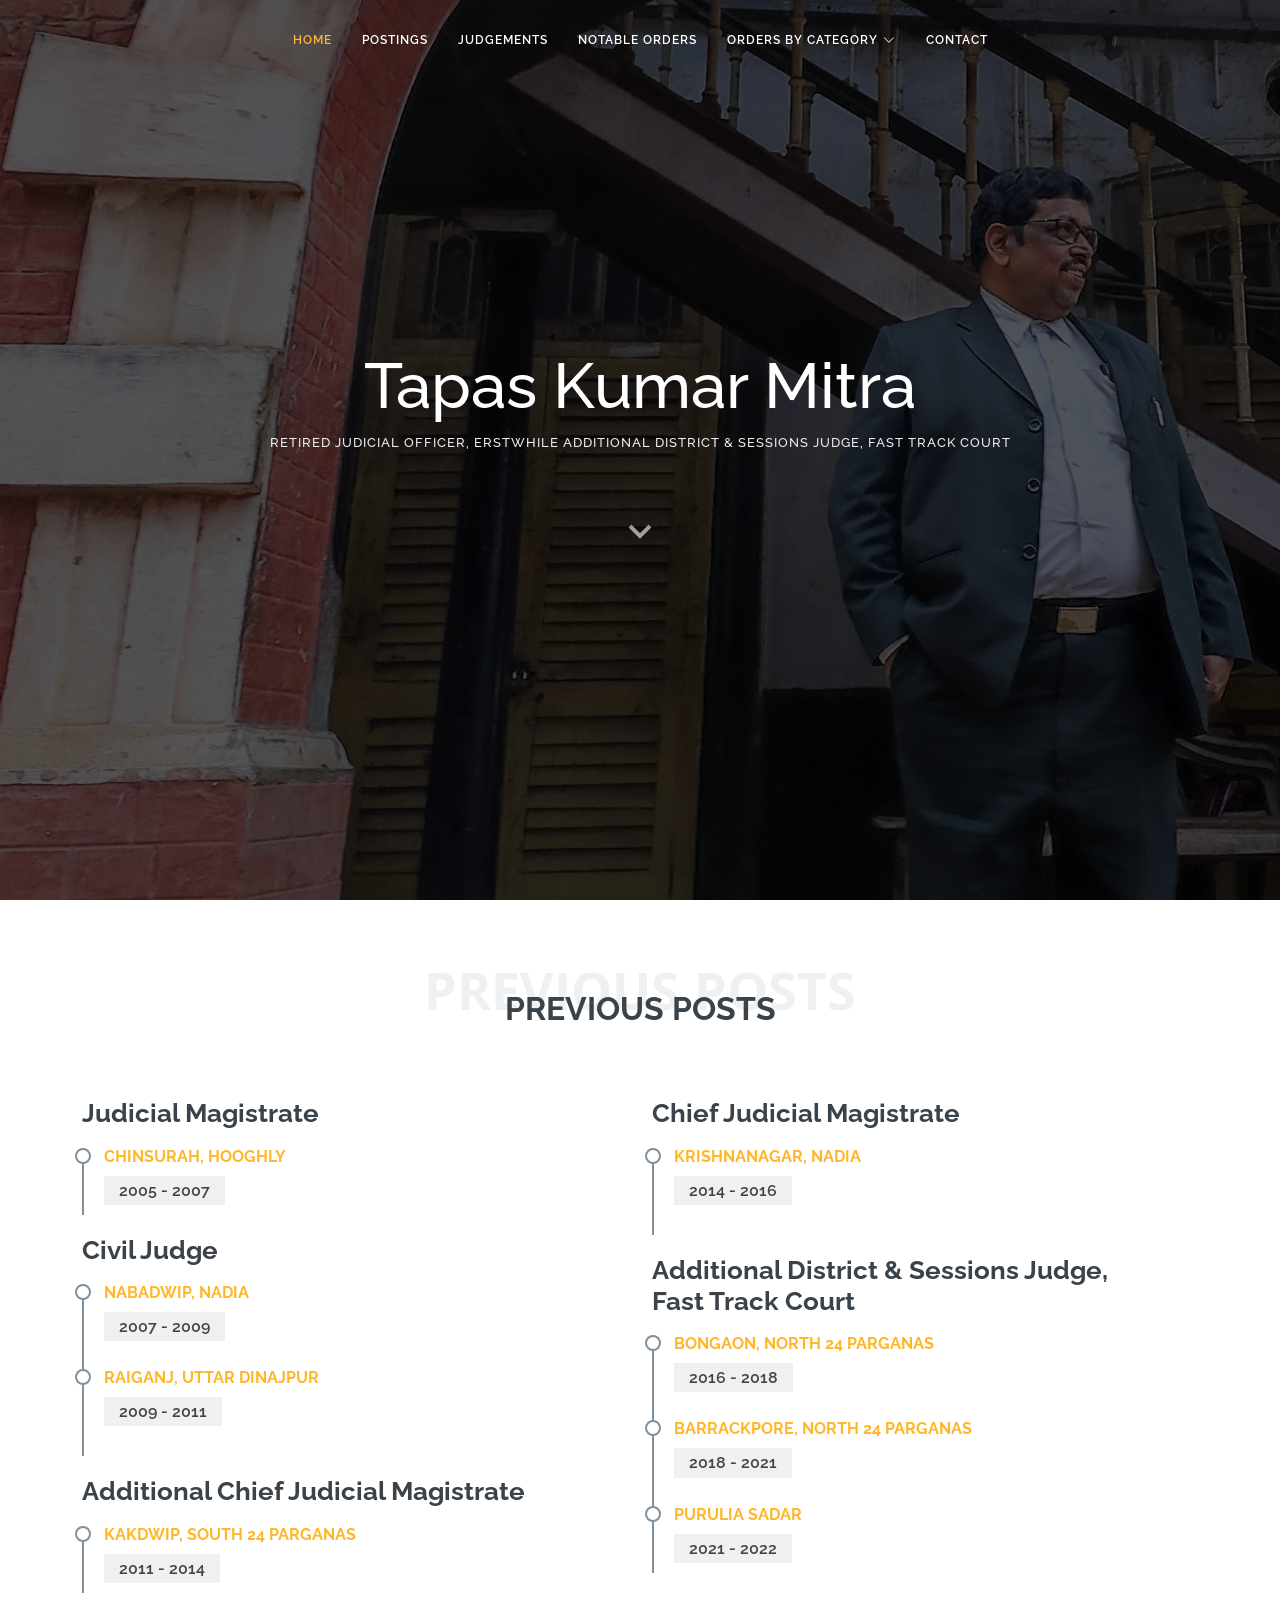
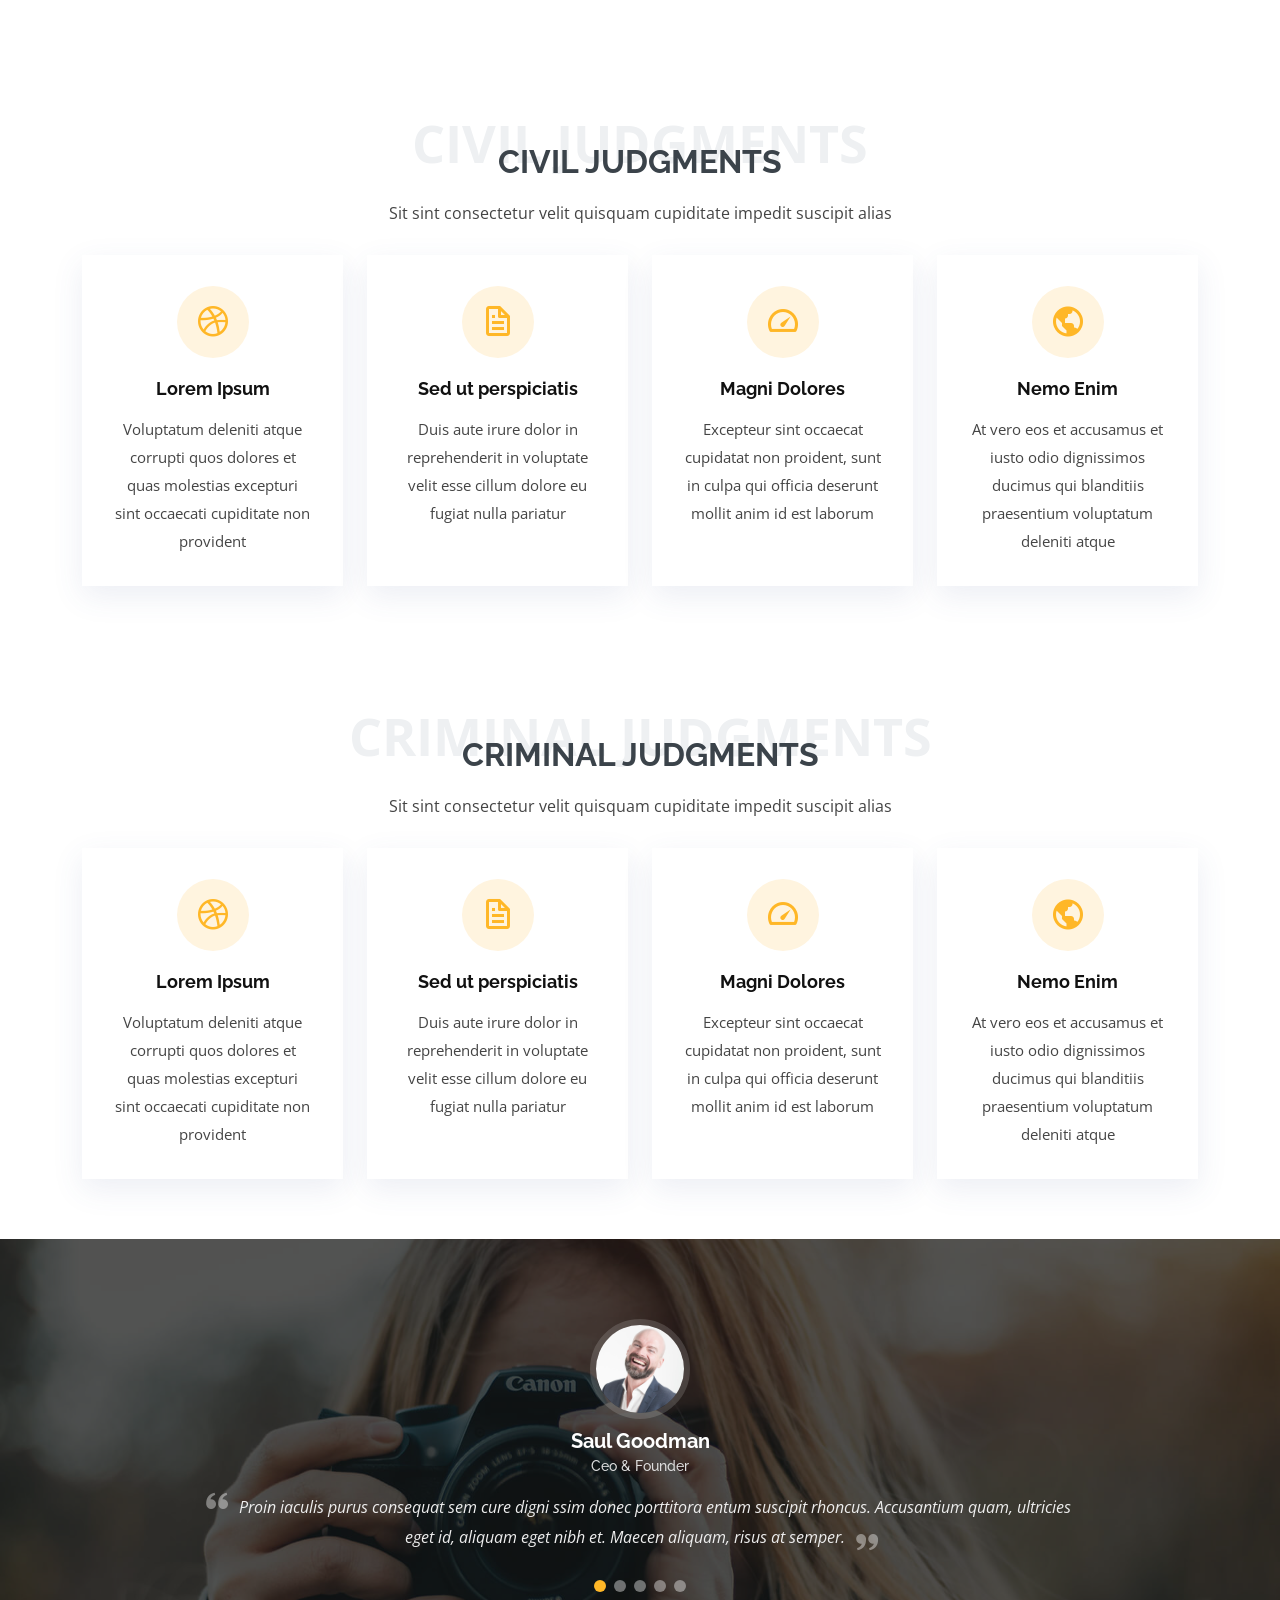
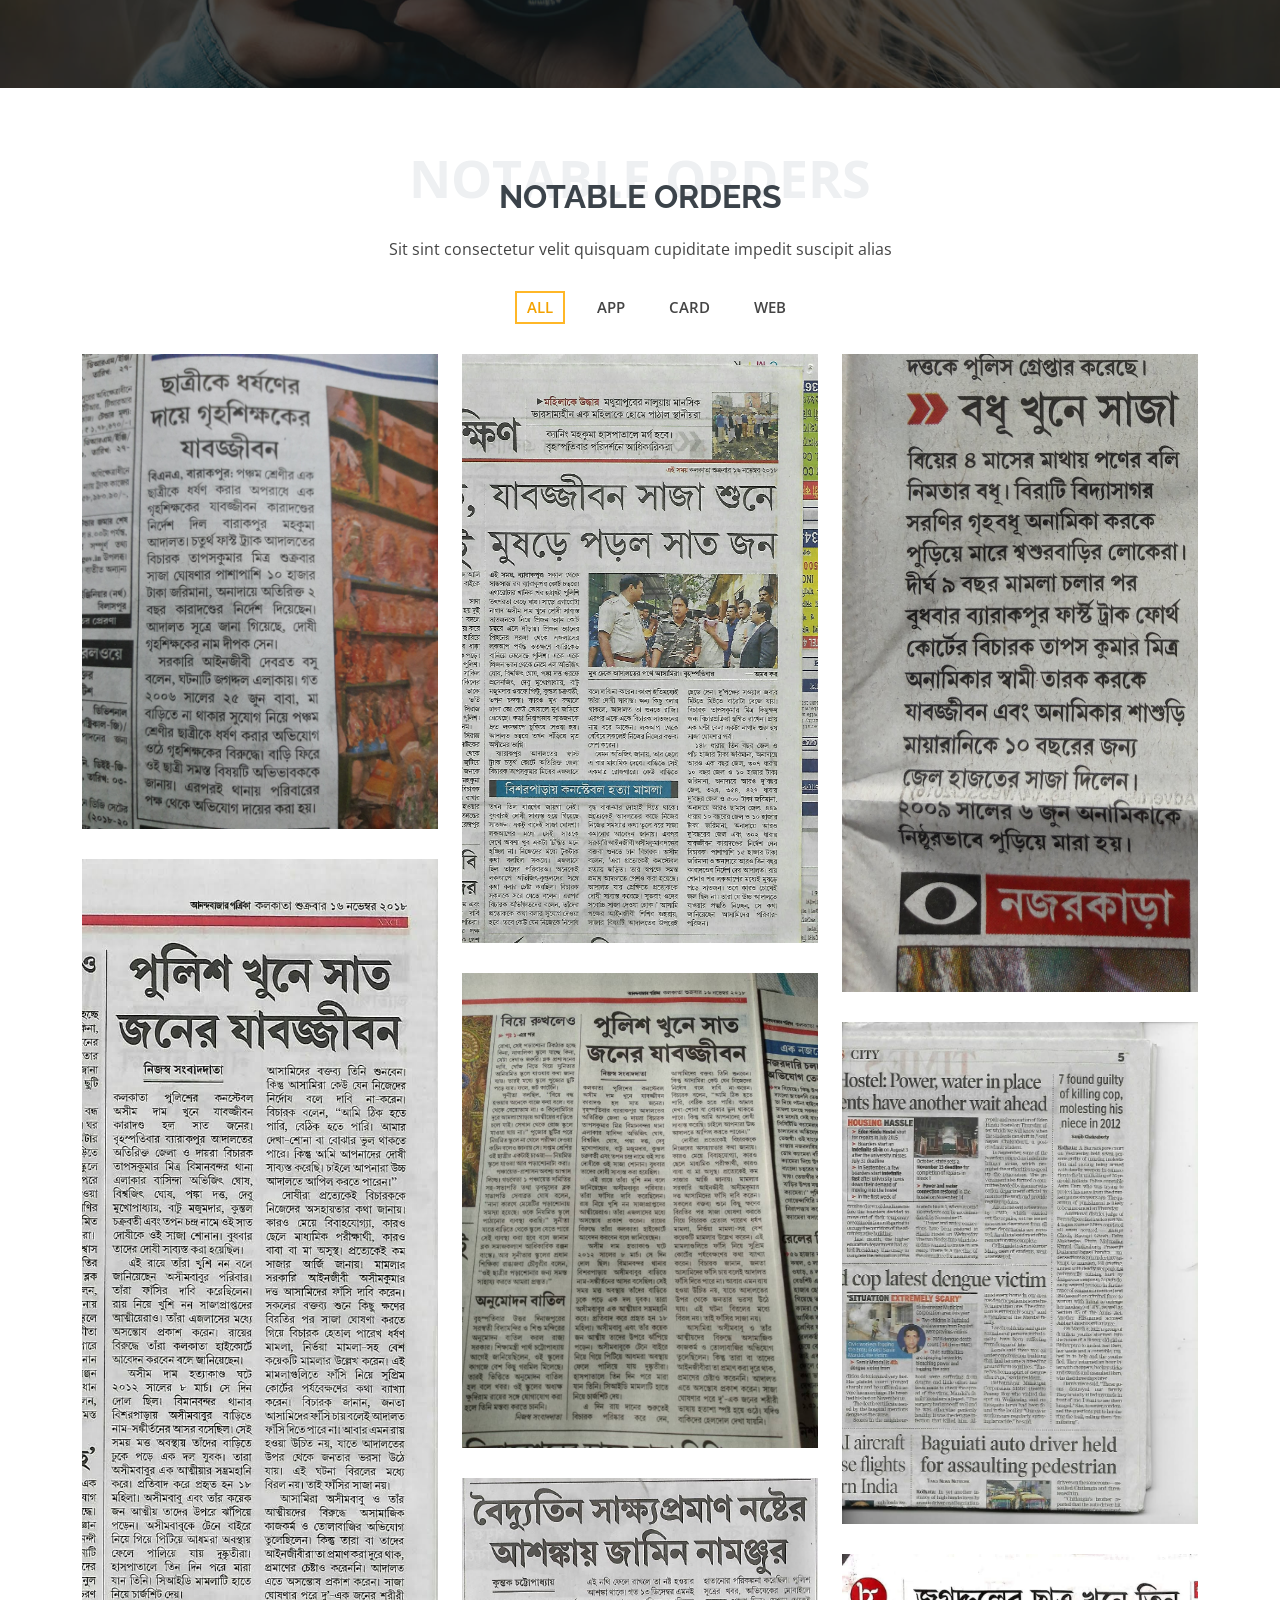
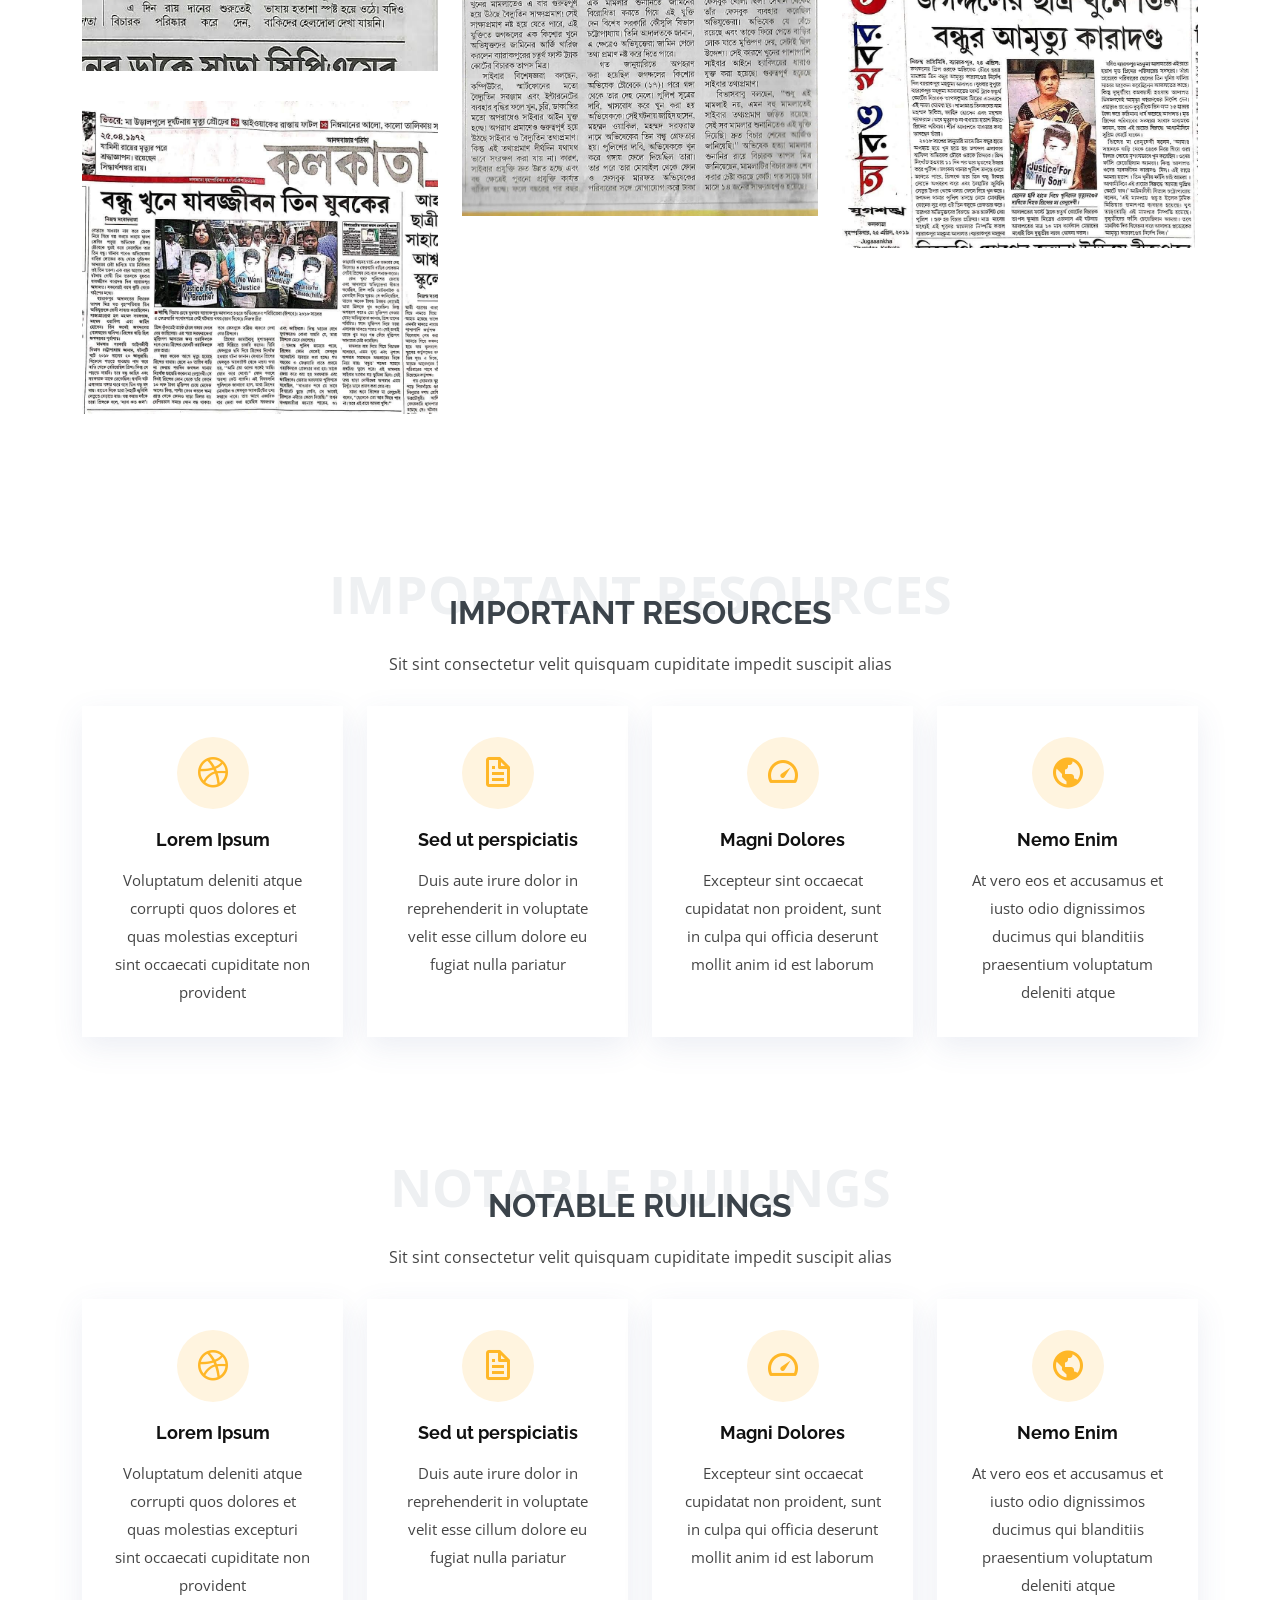
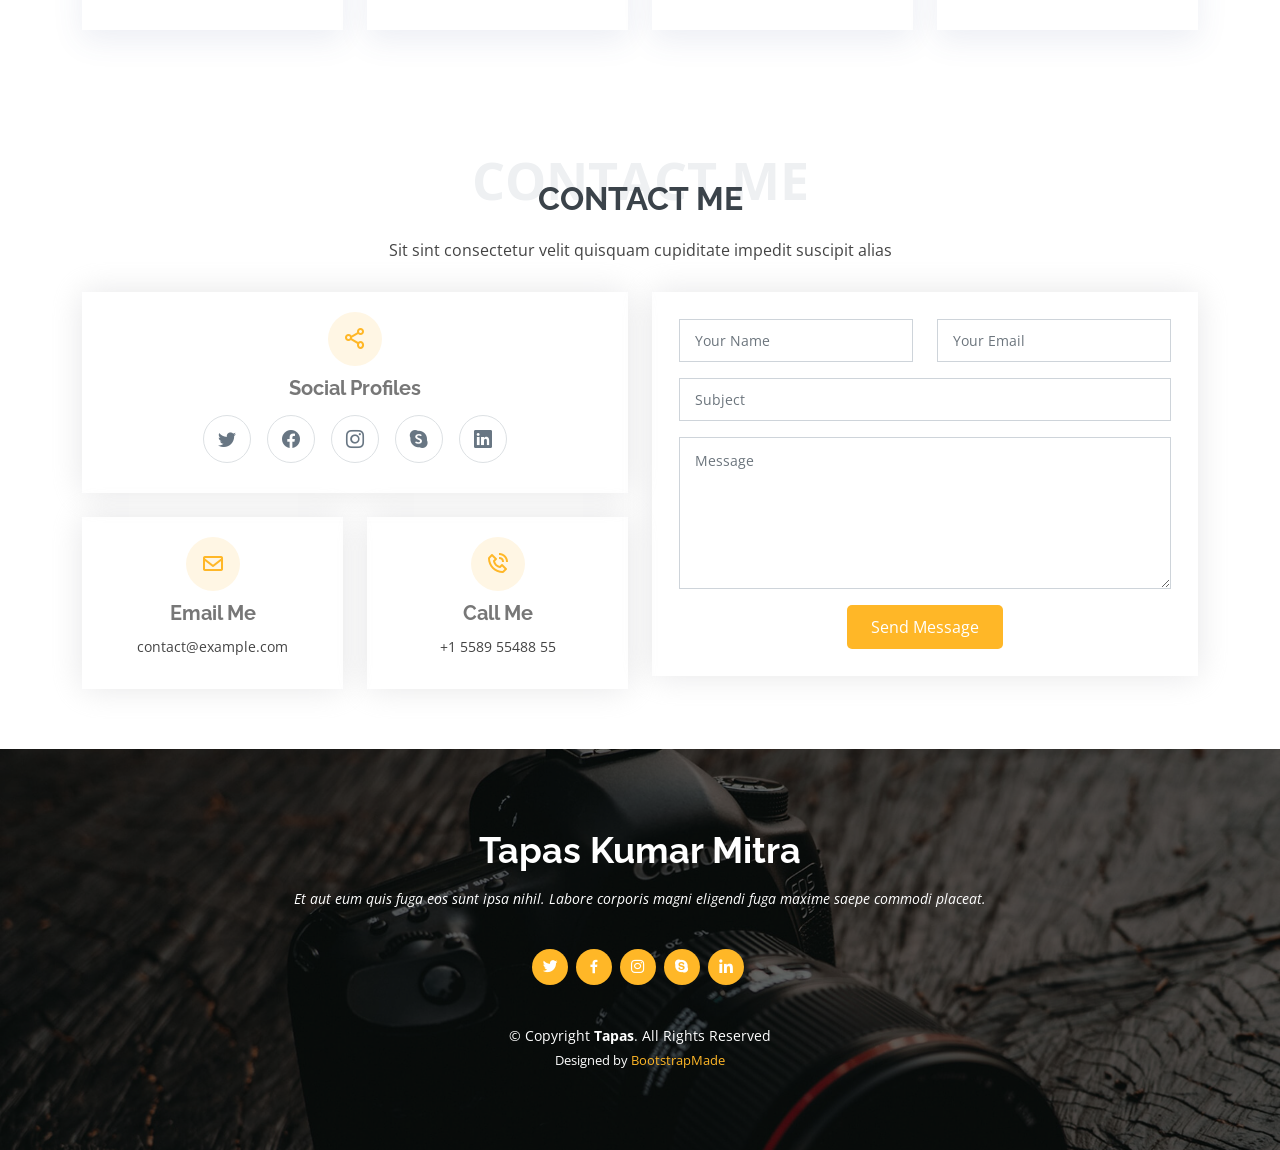
==== commit 1e31e6bb: "updated index.html" ====
--- a/index.html
+++ b/index.html
@@ -73,7 +73,7 @@
   <section id="hero">
     <div class="hero-container">
       <h1>Tapas Kumar Mitra</h1>
-      <h2>Erstwhile Additional District & Sessions Judge</h2>
+      <h2>Retired Judicial Officer, Erstwhile Additional District & Sessions Judge, Fast Track Court</h2>
       <a href="#resume" class="btn-scroll scrollto" title="Scroll Down"><i class="bx bx-chevron-down"></i></a>
     </div>
   </section><!-- End Hero -->
@@ -87,7 +87,6 @@
         <div class="section-title">
           <span>Previous Posts</span>
           <h2>Previous Posts</h2>
-          <p>Sit sint consectetur velit quisquam cupiditate impedit suscipit alias</p>
         </div>
 
         <div class="row">
@@ -96,22 +95,22 @@
             <h3 class="resume-title">Judicial Magistrate</h3>
             <div class="resume-item pb-0">
               <h4>Chinsurah, Hooghly</h4>
-              <h5>2015 - 2016</h5>
+              <h5>2005 - 2007</h5>
             </div>
 
             <h3 class="resume-title">Civil Judge</h3>
             <div class="resume-item">
               <h4>Nabadwip, Nadia</h4>
-              <h5>2015 - 2016</h5>
+              <h5>2007 - 2009</h5>
             </div>
             <div class="resume-item">
               <h4>Raiganj, Uttar Dinajpur</h4>
-              <h5>2010 - 2014</h5>
+              <h5>2009 - 2011</h5>
              </div>
              <h3 class="resume-title">Additional Chief Judicial Magistrate</h3>
              <div class="resume-item">
                <h4>Kakdwip, South 24 Parganas</h4>
-               <h5>2015 - 2016</h5>
+               <h5>2011 - 2014</h5>
                </div>
            
           </div>
@@ -120,22 +119,22 @@
             <h3 class="resume-title">Chief Judicial Magistrate</h3>
             <div class="resume-item">
               <h4>Krishnanagar, Nadia</h4>
-              <h5>2019 - Present</h5>
+              <h5>2014 - 2016</h5>
             </div>
             <h3 class="resume-title">Additional District & Sessions Judge,<br>Fast Track Court</h3>
             <div class="resume-item">
               <h4>Bongaon, North 24 Parganas</h4>
-              <h5>2019 - Present</h5>
+              <h5>2016 - 2018</h5>
              
             </div>
             <div class="resume-item">
               <h4>Barrackpore, North 24 Parganas</h4>
-              <h5>2019 - Present</h5>
+              <h5>2018 - 2021</h5>
              
             </div>
             <div class="resume-item">
               <h4>Purulia Sadar</h4>
-              <h5>Oct 2021 - Jan 2022</h5>
+              <h5>2021 - 2022</h5>
              
             </div>
           </div>
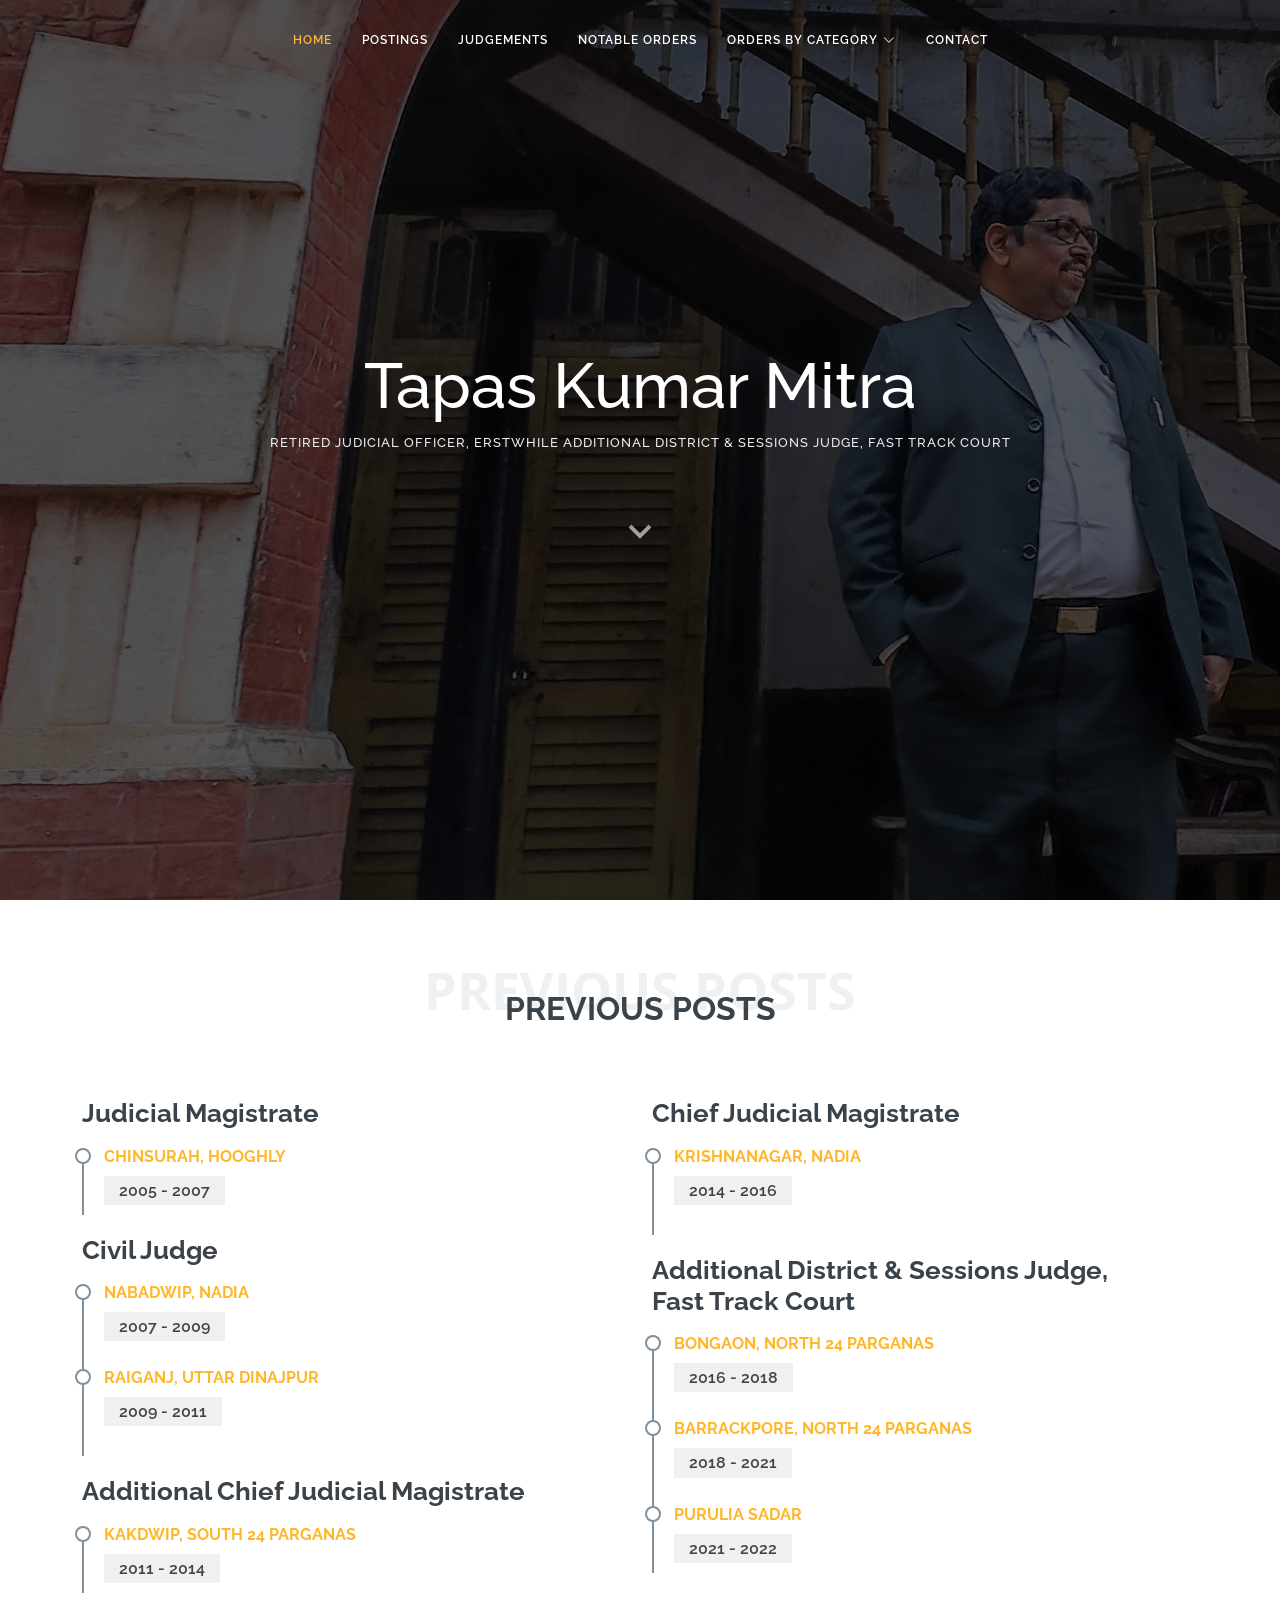
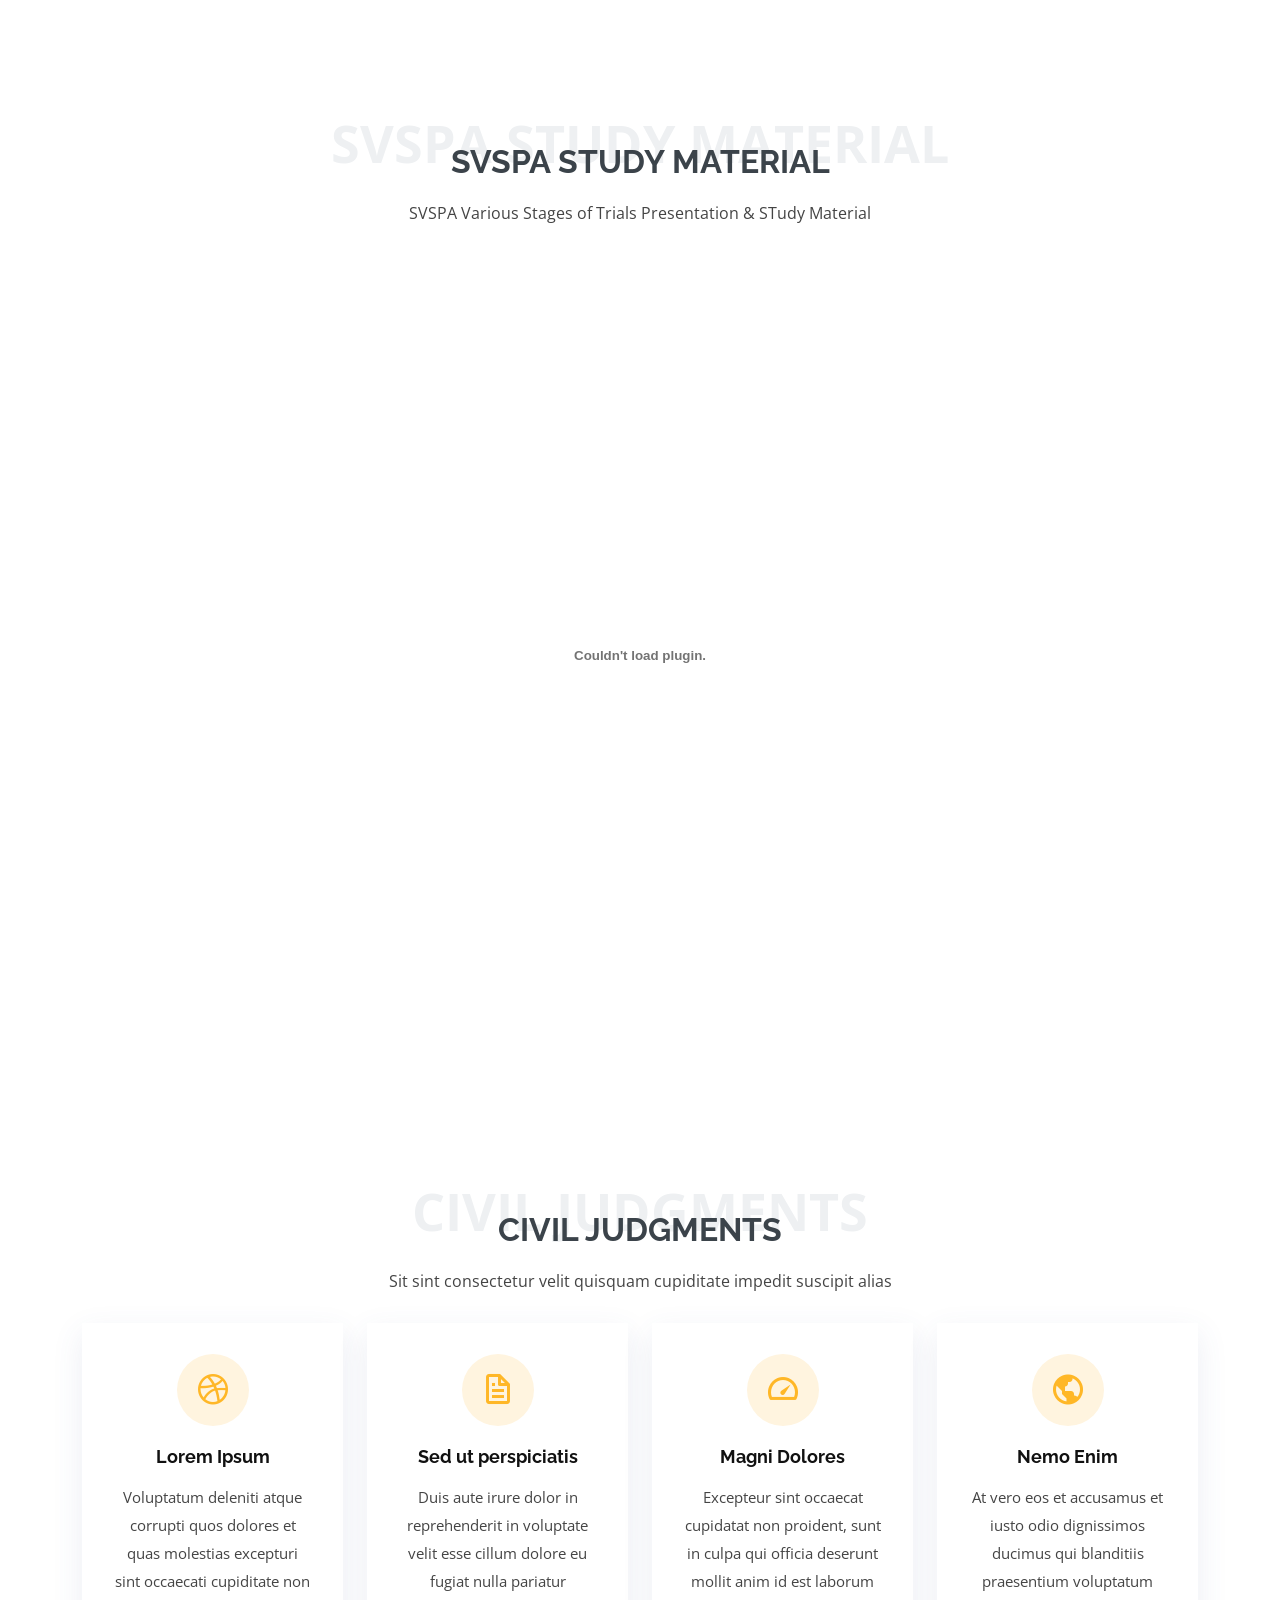
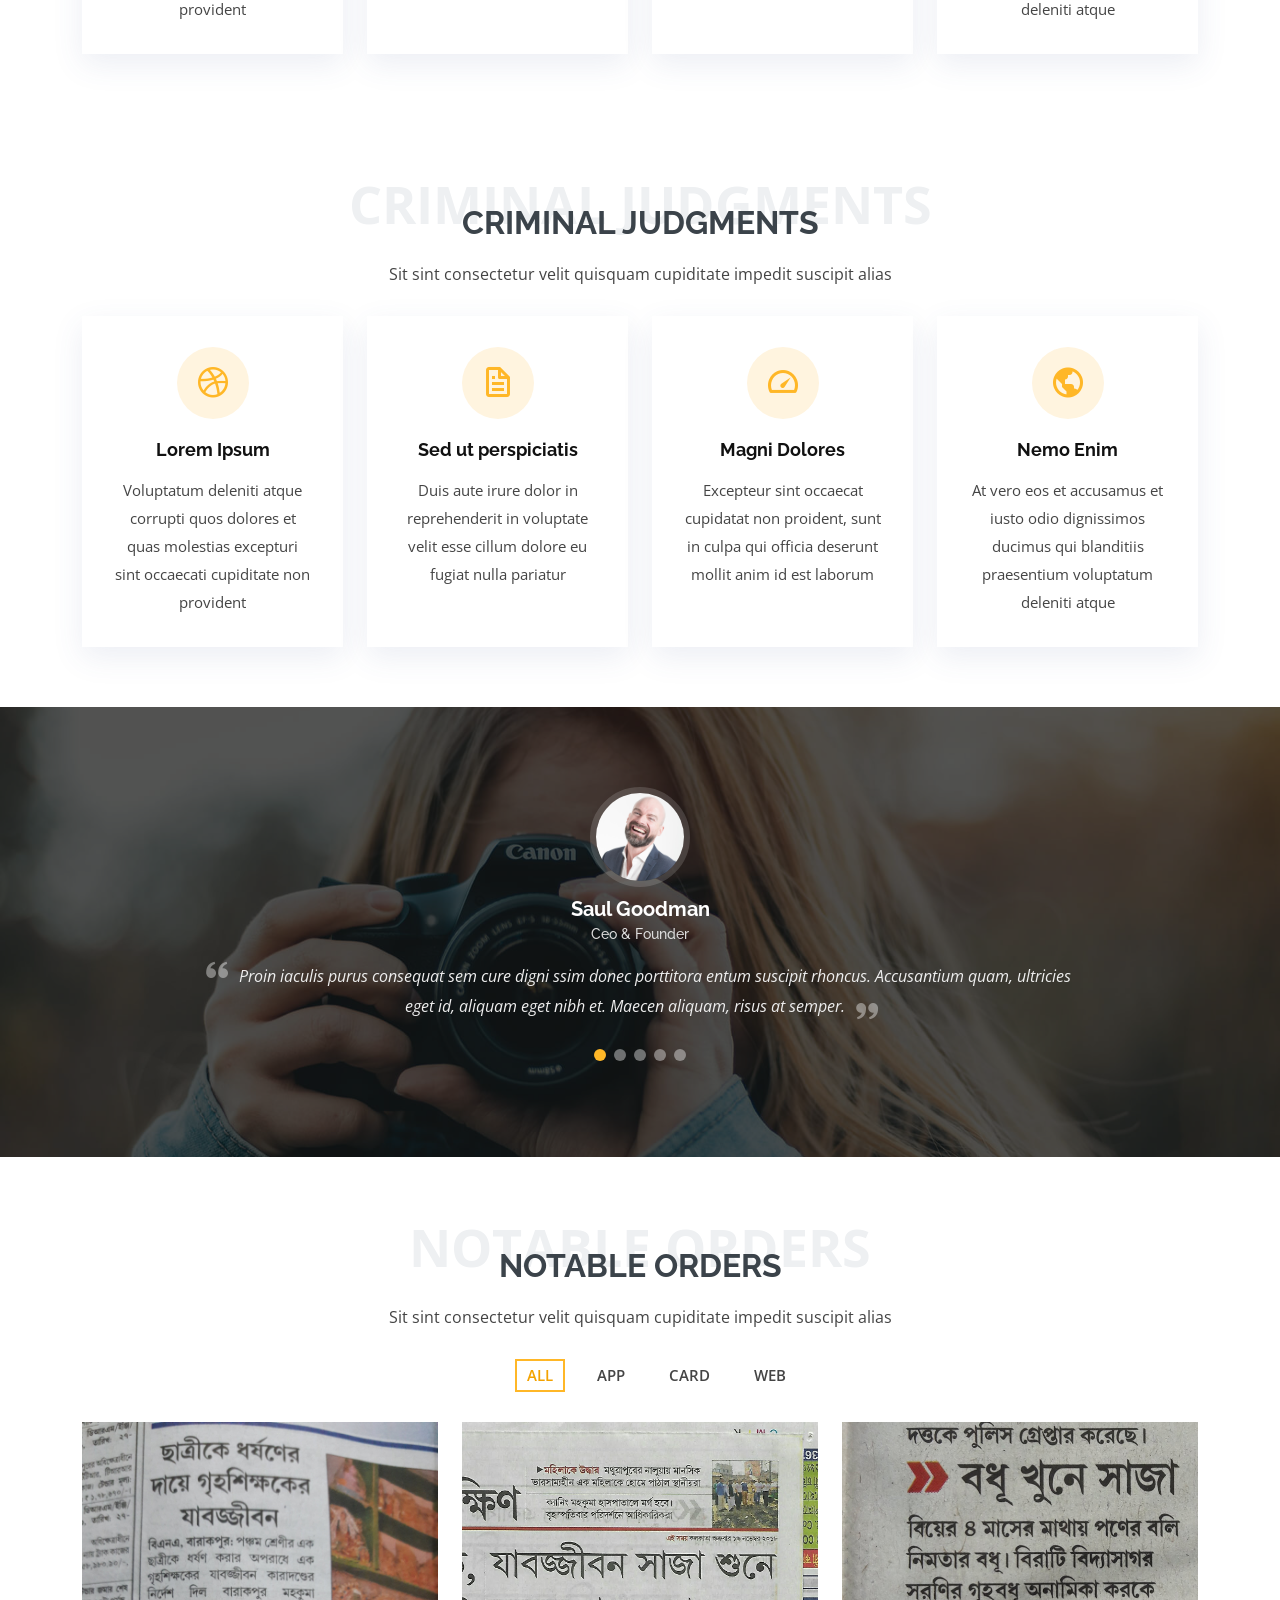
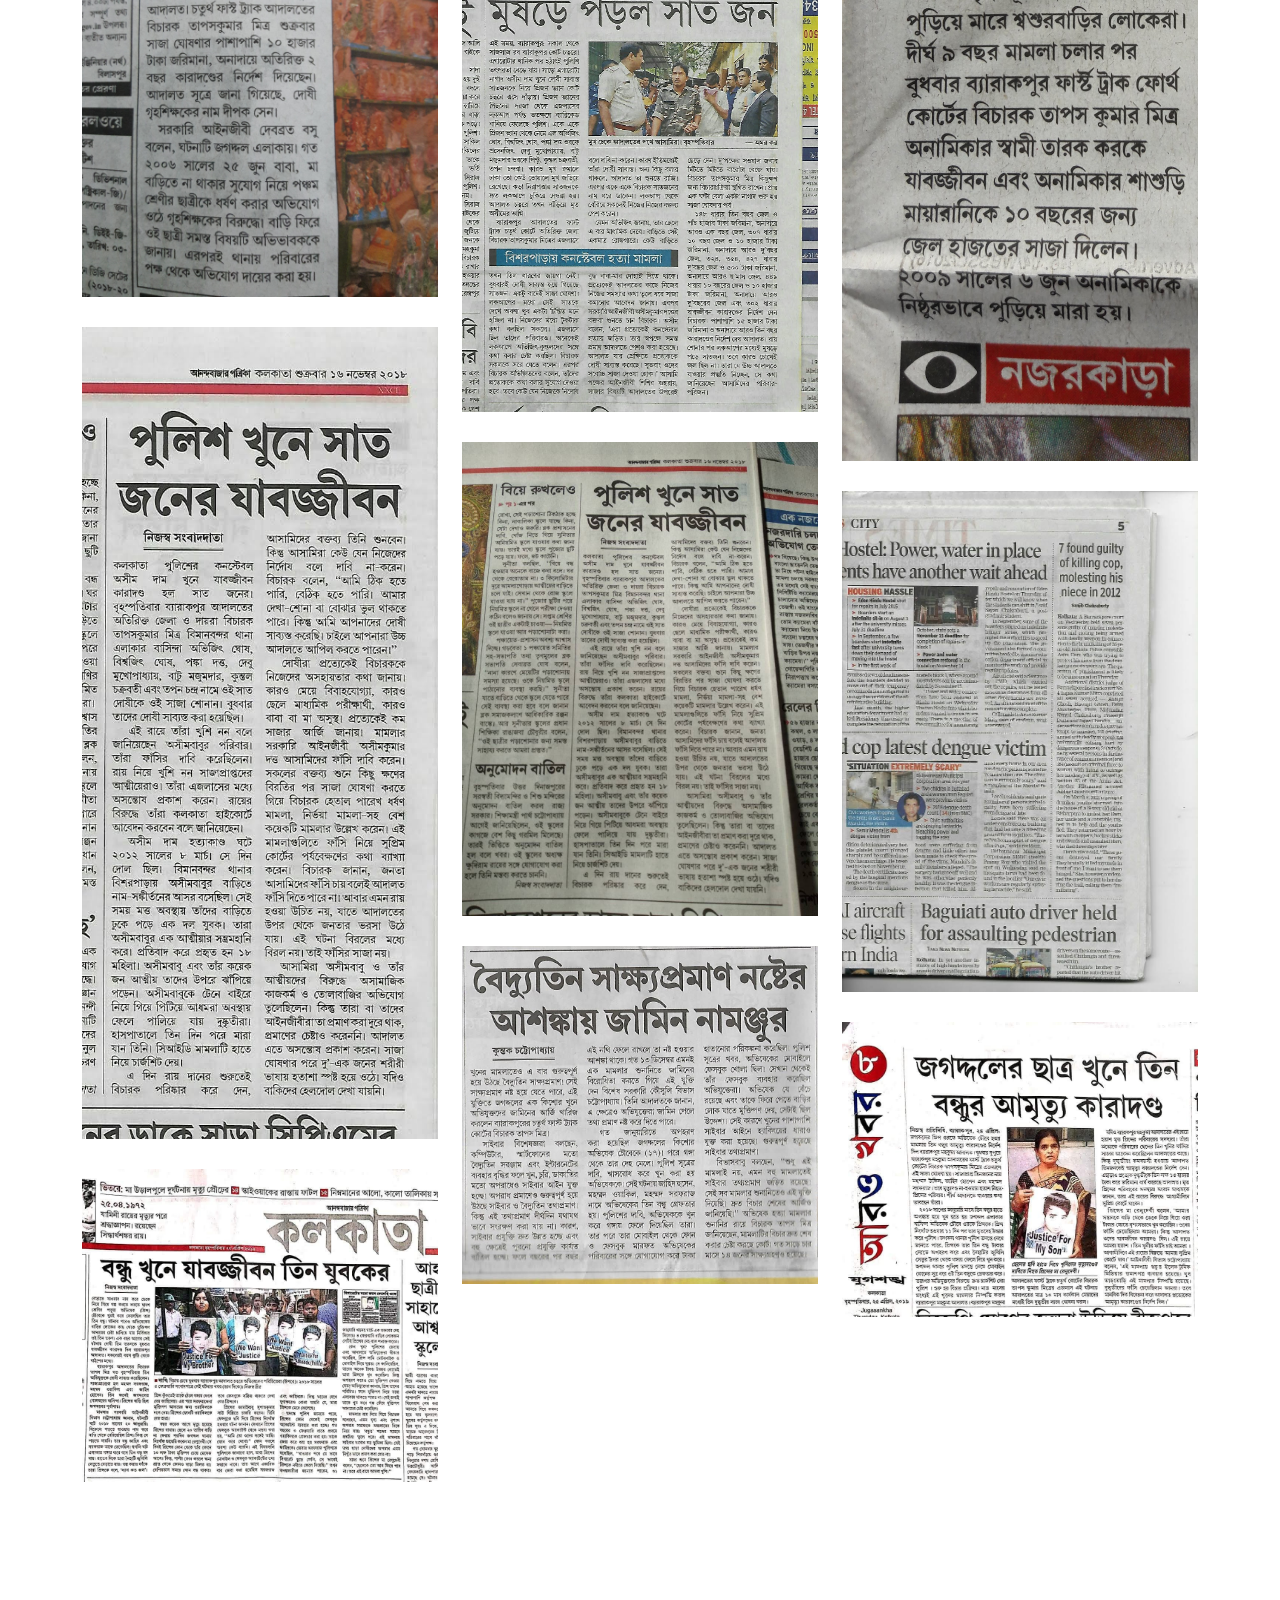
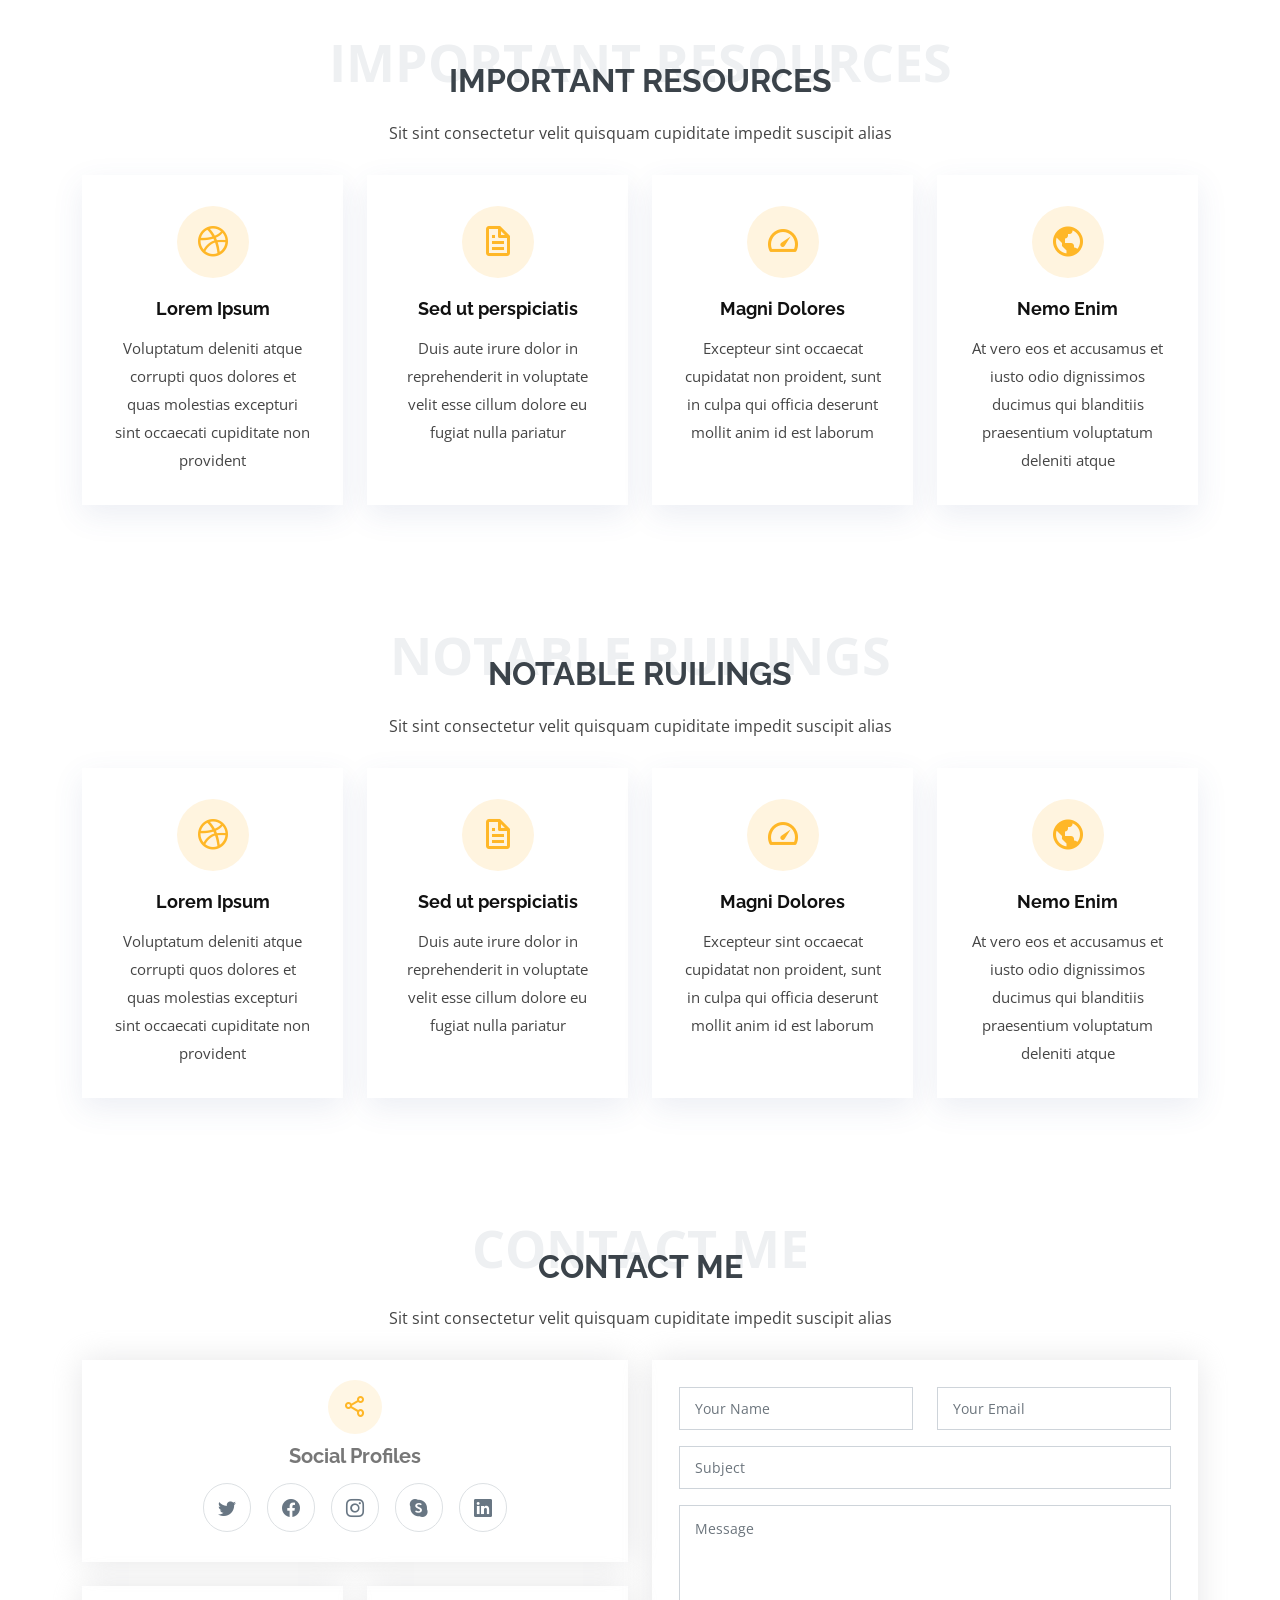
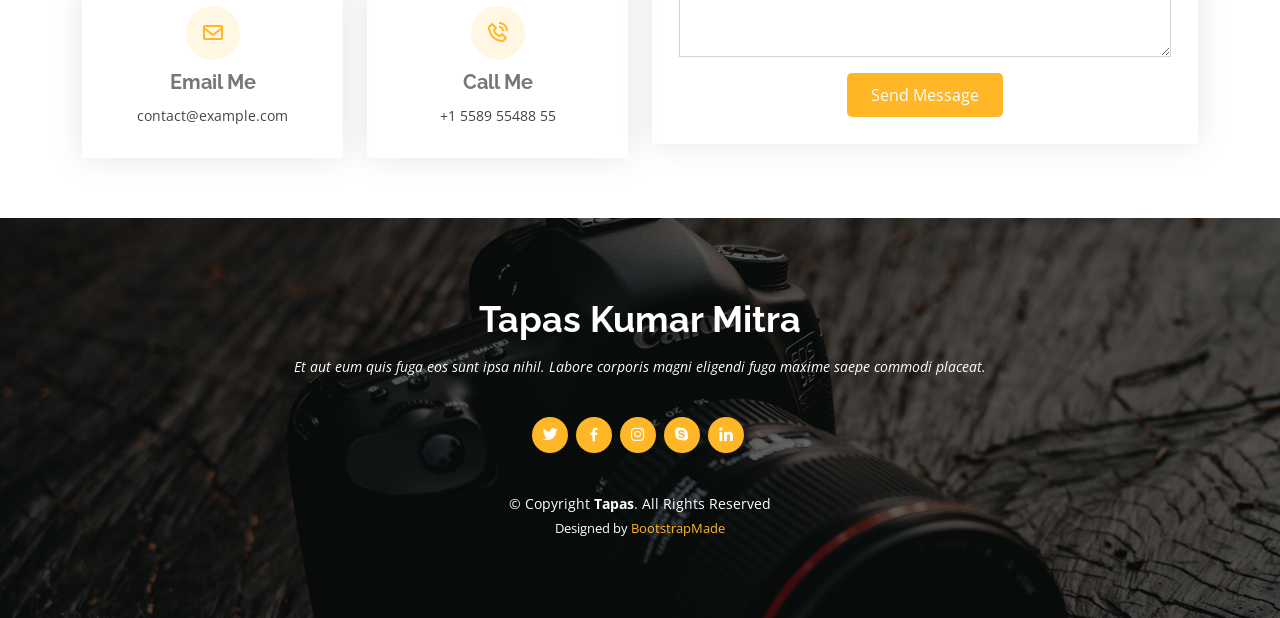
==== commit 46d69eaa: "vsot pdf embedded" ====
--- a/index.html
+++ b/index.html
@@ -143,7 +143,52 @@
 
       </div>
     </section><!-- End My Resume Section -->
-
+    <section id="services" class="services">
+      <div class="container">
+
+        <div class="section-title">
+          <span>SVSPA Study Material</span>
+          <h2>SVSPA Study Material</h2>
+          <p>SVSPA Various Stages of Trials Presentation & STudy Material</p>
+        </div>
+        <embed src="./assets/various_stages_of_trials.pdf" width="100%" height="800px" type="application/pdf">
+        <!-- <div class="row">
+          <div class="col-md-12 col-lg-3 d-flex align-items-stretch mb-5 mb-lg-0">
+            <div class="icon-box">
+              <div class="icon"><i class="bx bxl-dribbble"></i></div>
+              <h4 class="title"><a href="">Various Stages of Trial</a></h4>
+              <p class="description">Voluptatum deleniti atque corrupti quos dolores et quas molestias excepturi sint occaecati cupiditate non provident</p>
+            </div>
+          </div>
+
+          <div class="col-md-6 col-lg-3 d-flex align-items-stretch mb-5 mb-lg-0">
+            <div class="icon-box">
+              <div class="icon"><i class="bx bx-file"></i></div>
+              <h4 class="title"><a href="">Sed ut perspiciatis</a></h4>
+              <p class="description">Duis aute irure dolor in reprehenderit in voluptate velit esse cillum dolore eu fugiat nulla pariatur</p>
+            </div>
+          </div>
+
+          <div class="col-md-6 col-lg-3 d-flex align-items-stretch mb-5 mb-lg-0">
+            <div class="icon-box">
+              <div class="icon"><i class="bx bx-tachometer"></i></div>
+              <h4 class="title"><a href="">Magni Dolores</a></h4>
+              <p class="description">Excepteur sint occaecat cupidatat non proident, sunt in culpa qui officia deserunt mollit anim id est laborum</p>
+            </div>
+          </div>
+
+          <div class="col-md-6 col-lg-3 d-flex align-items-stretch mb-5 mb-lg-0">
+            <div class="icon-box">
+              <div class="icon"><i class="bx bx-world"></i></div>
+              <h4 class="title"><a href="">Nemo Enim</a></h4>
+              <p class="description">At vero eos et accusamus et iusto odio dignissimos ducimus qui blanditiis praesentium voluptatum deleniti atque</p>
+            </div>
+          </div>
+
+        </div> -->
+
+      </div>
+    </section><!-- End My Services Section -->
     <!-- ======= My Services Section ======= -->
     <section id="services" class="services">
       <div class="container">
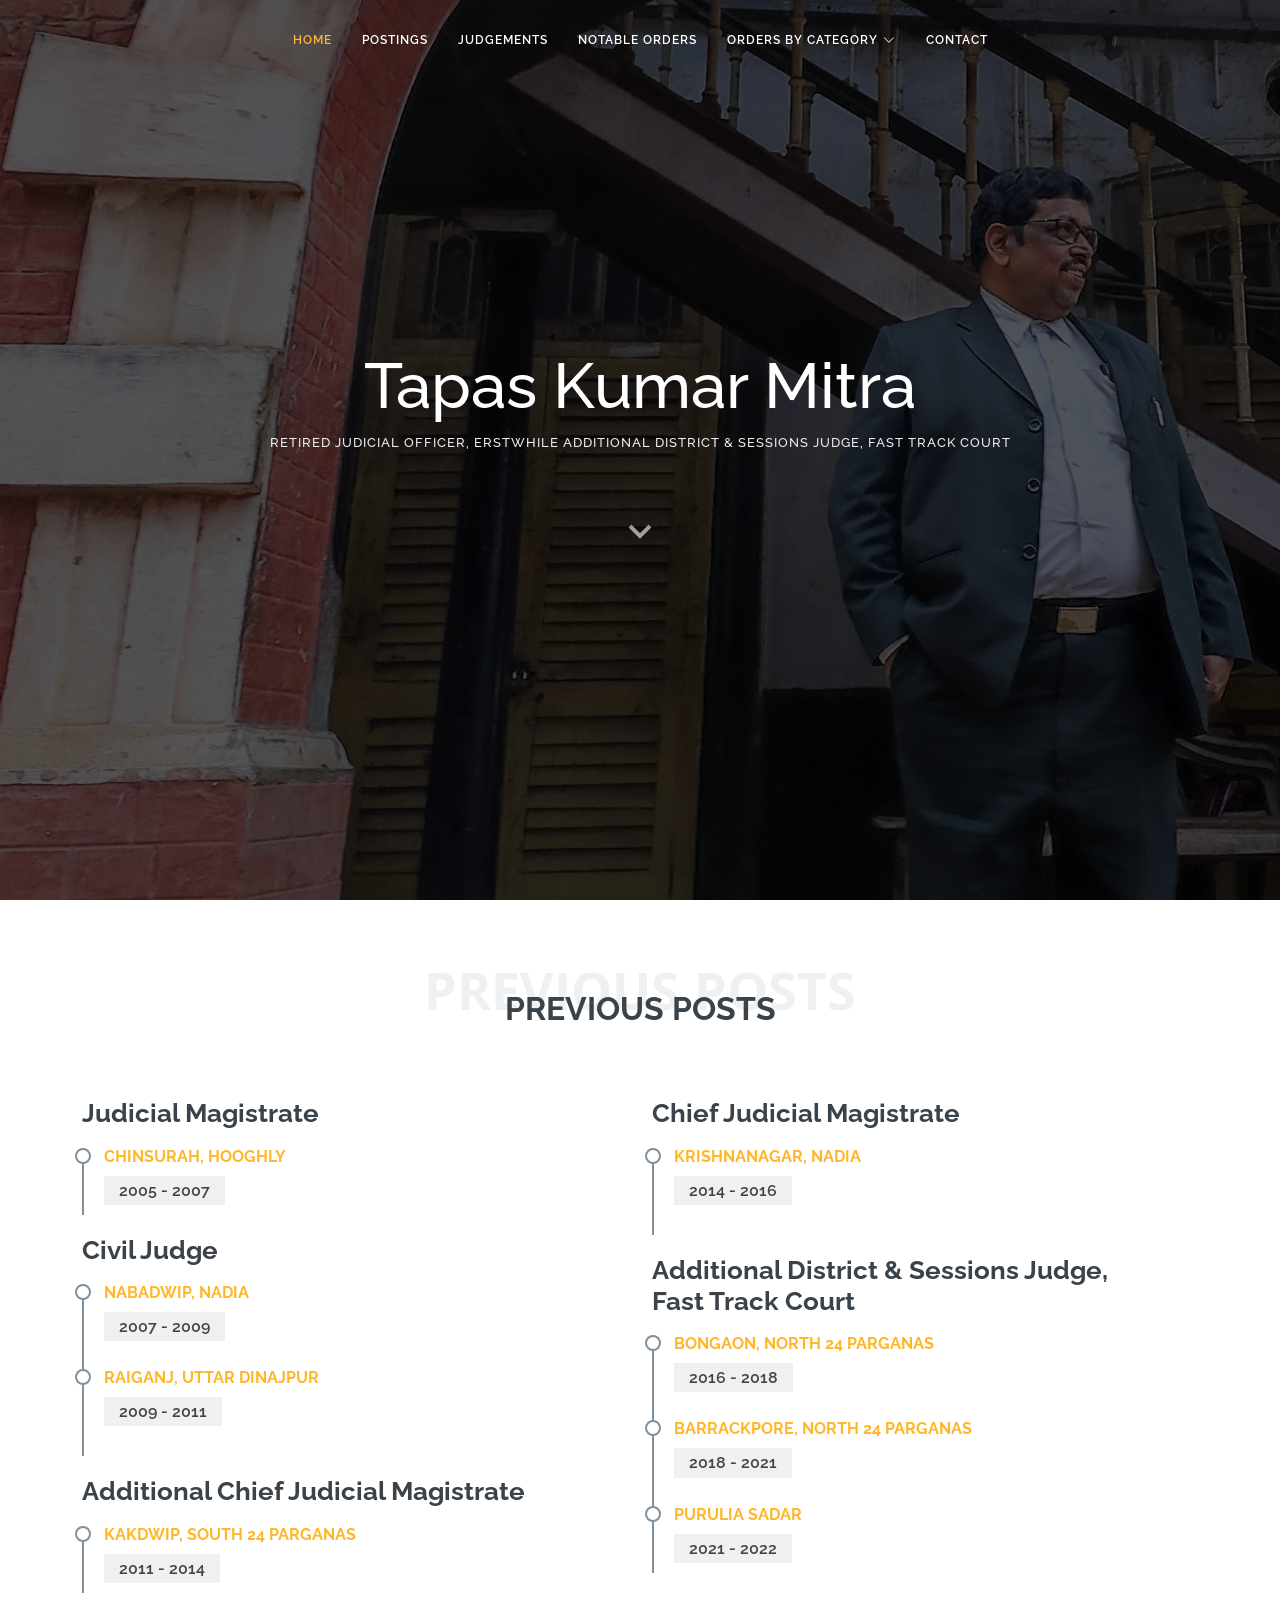
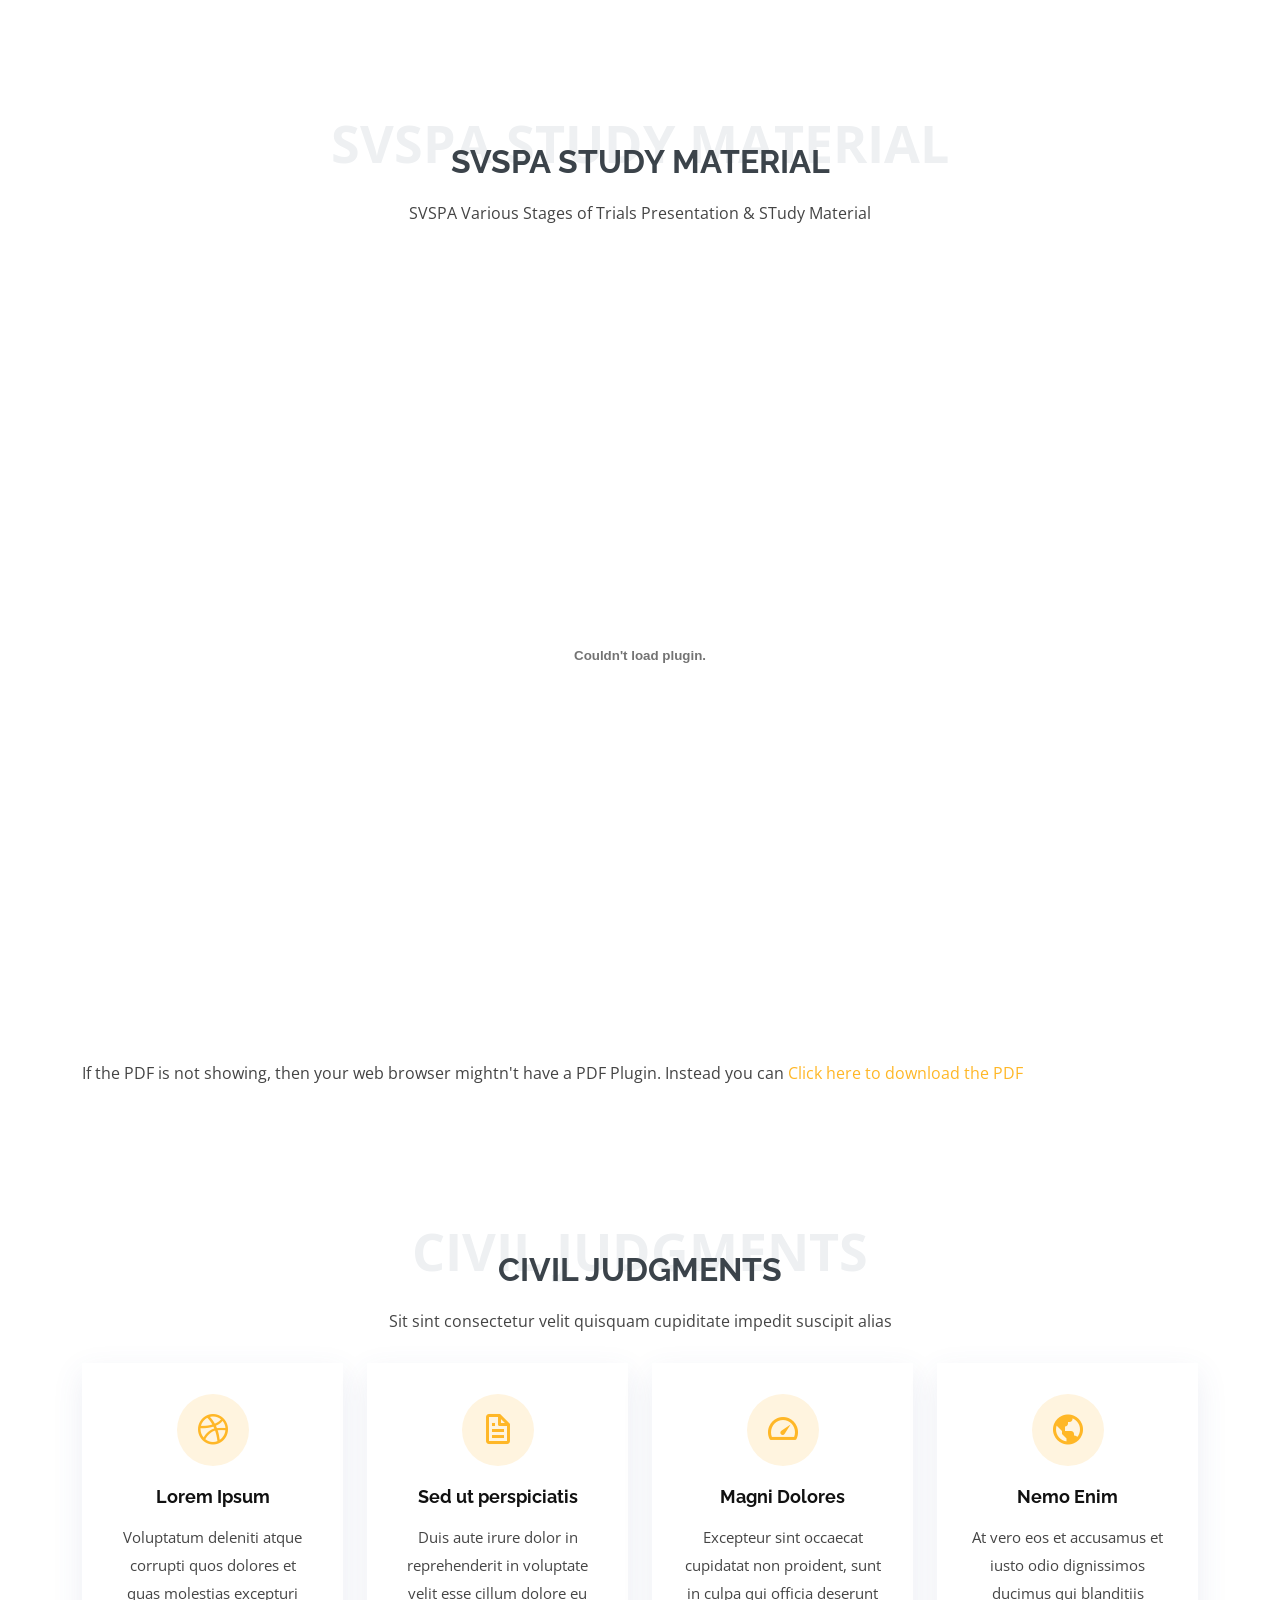
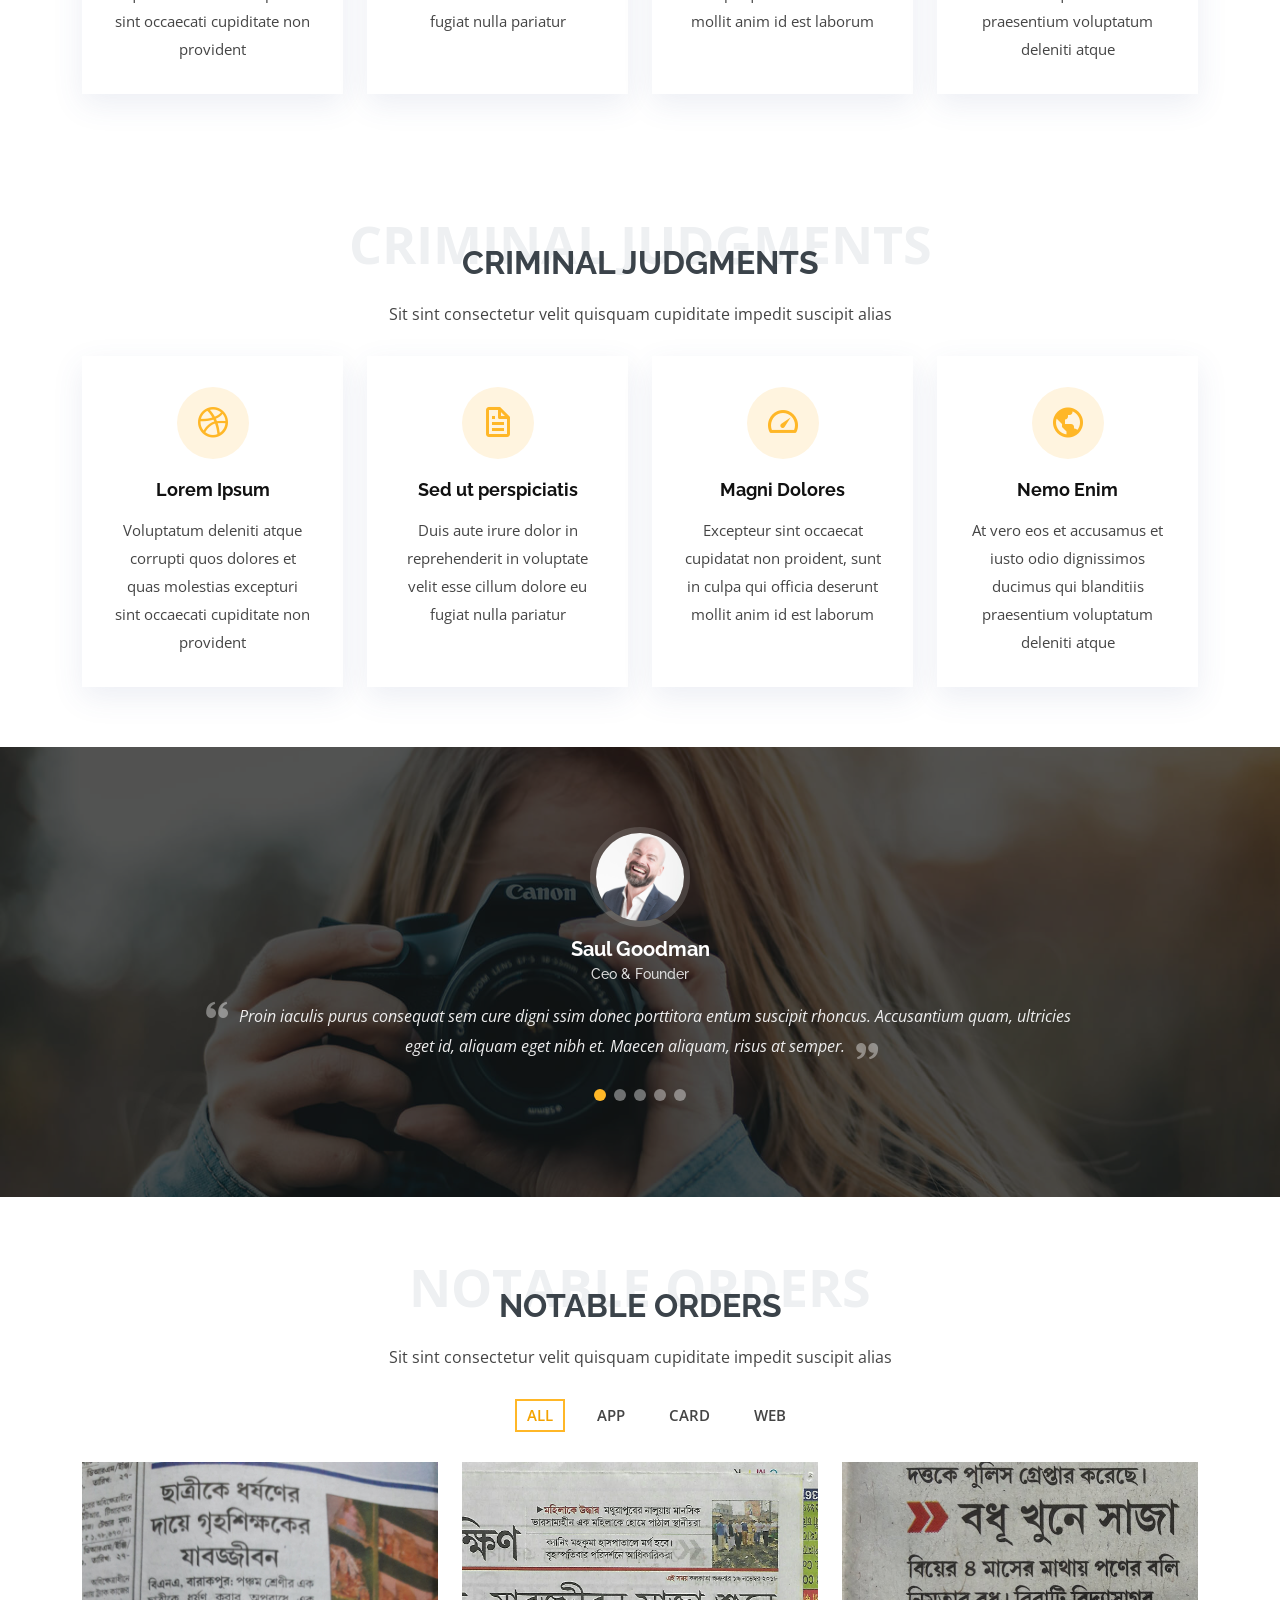
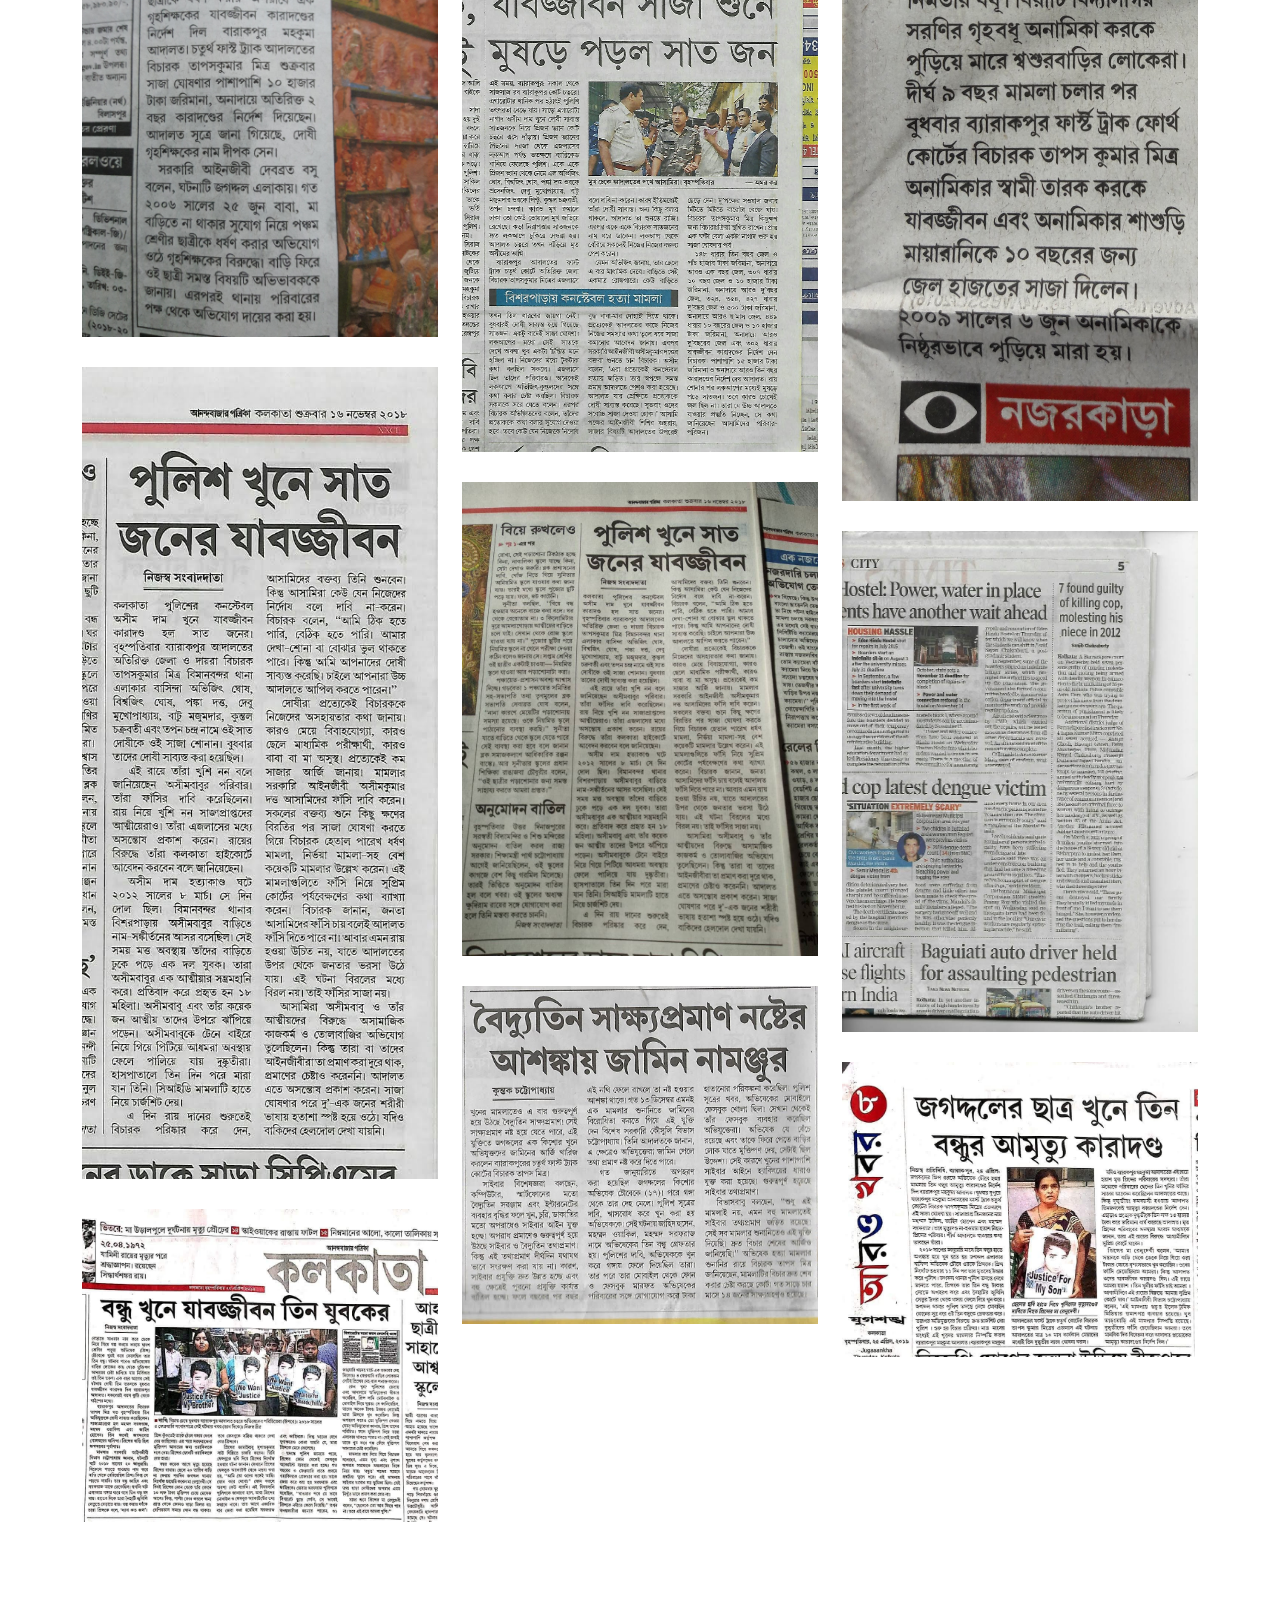
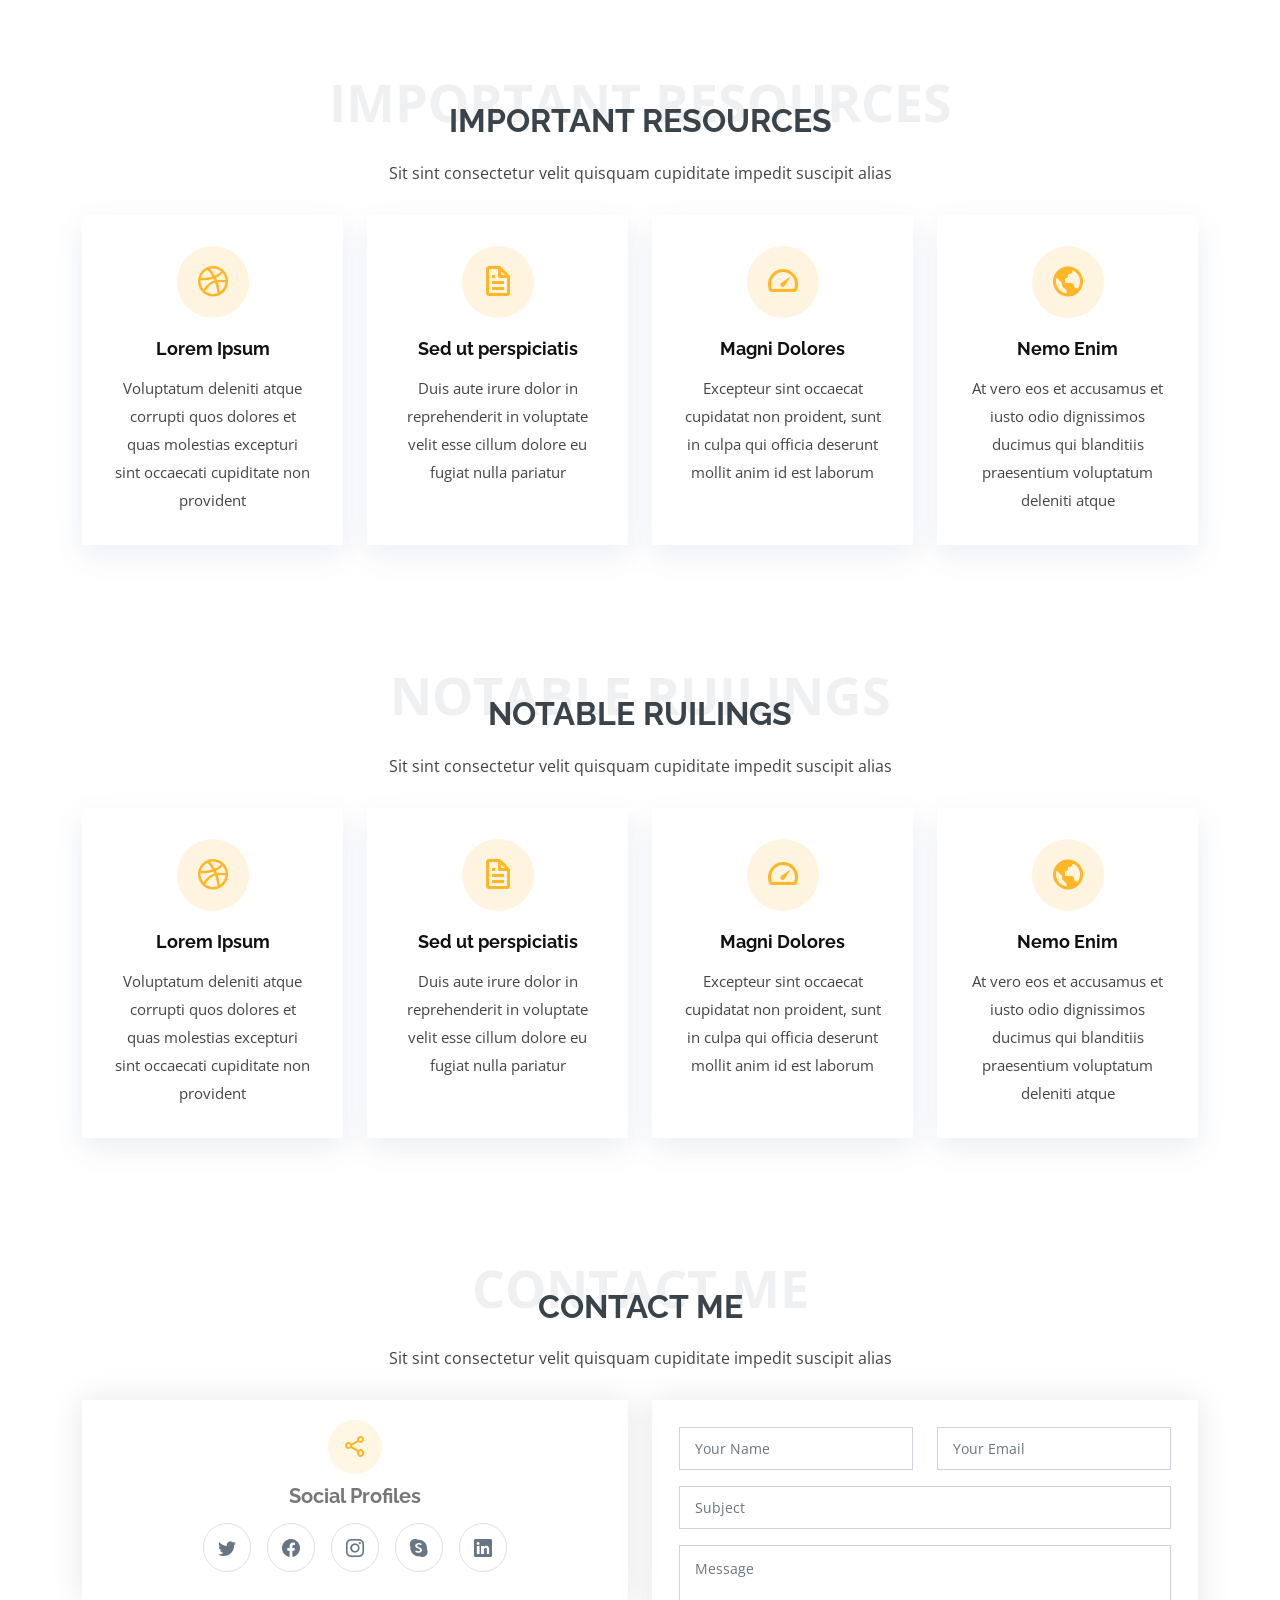
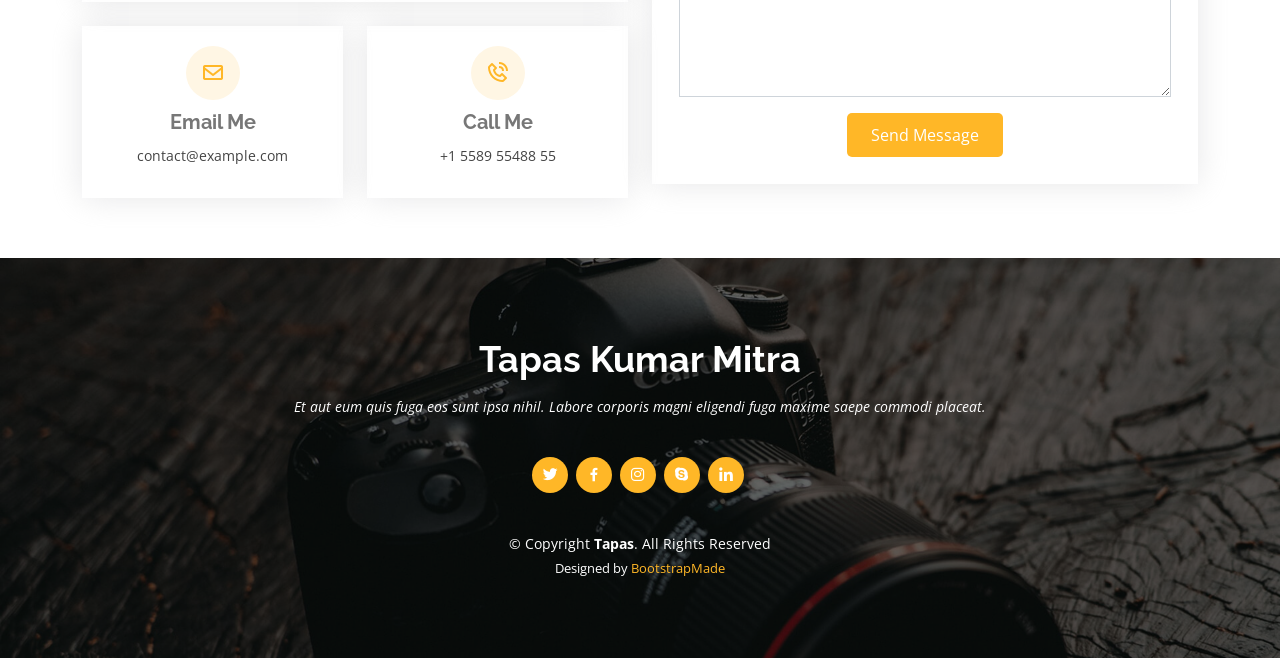
==== commit 7674cae2: "href" ====
--- a/index.html
+++ b/index.html
@@ -152,6 +152,8 @@
           <p>SVSPA Various Stages of Trials Presentation & STudy Material</p>
         </div>
         <embed src="./assets/various_stages_of_trials.pdf" width="100%" height="800px" type="application/pdf">
+          <p>If the PDF is not showing, then your web browser mightn't have a PDF Plugin. Instead you can <a href="https://drive.google.com/file/d/1F1ikufO-_DhKkcSzjEaHJWm7oN8V5od6/view?usp=sharing"> Click
+            here to download the PDF</a></p>
         <!-- <div class="row">
           <div class="col-md-12 col-lg-3 d-flex align-items-stretch mb-5 mb-lg-0">
             <div class="icon-box">
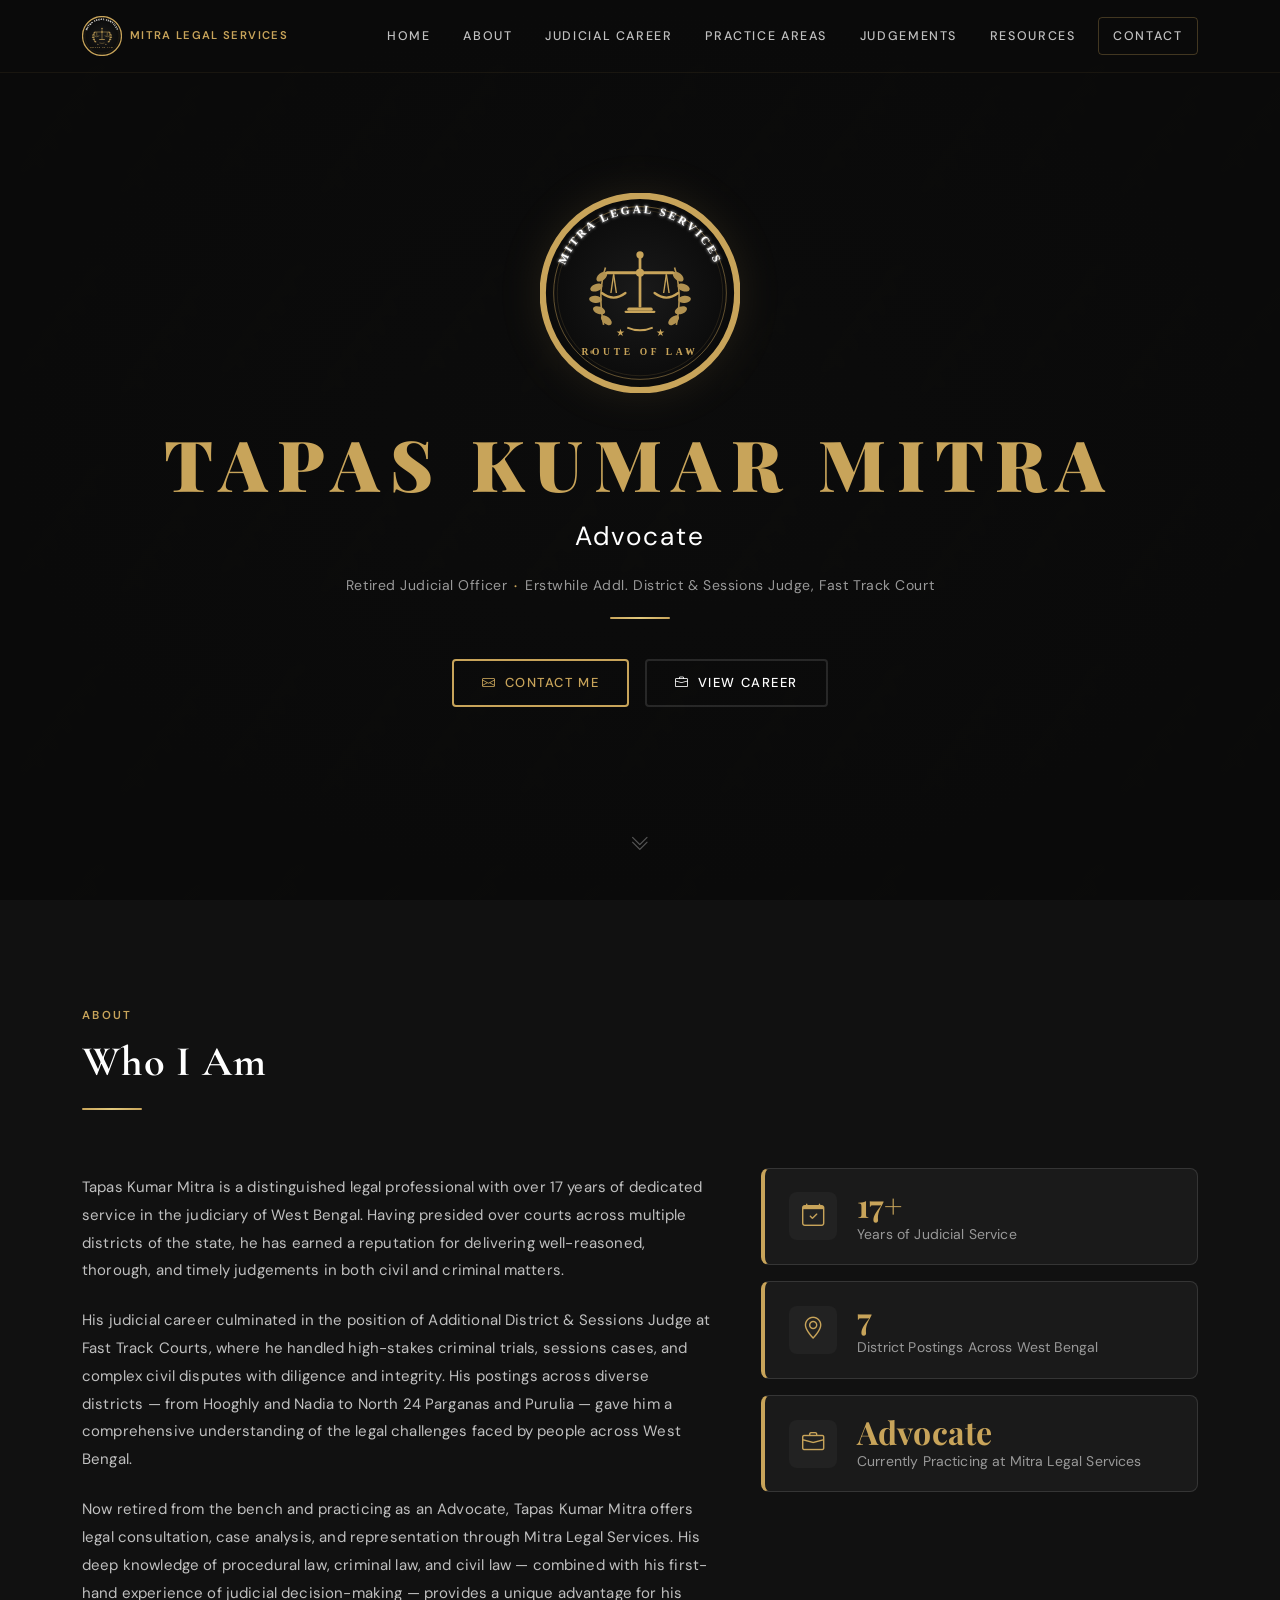
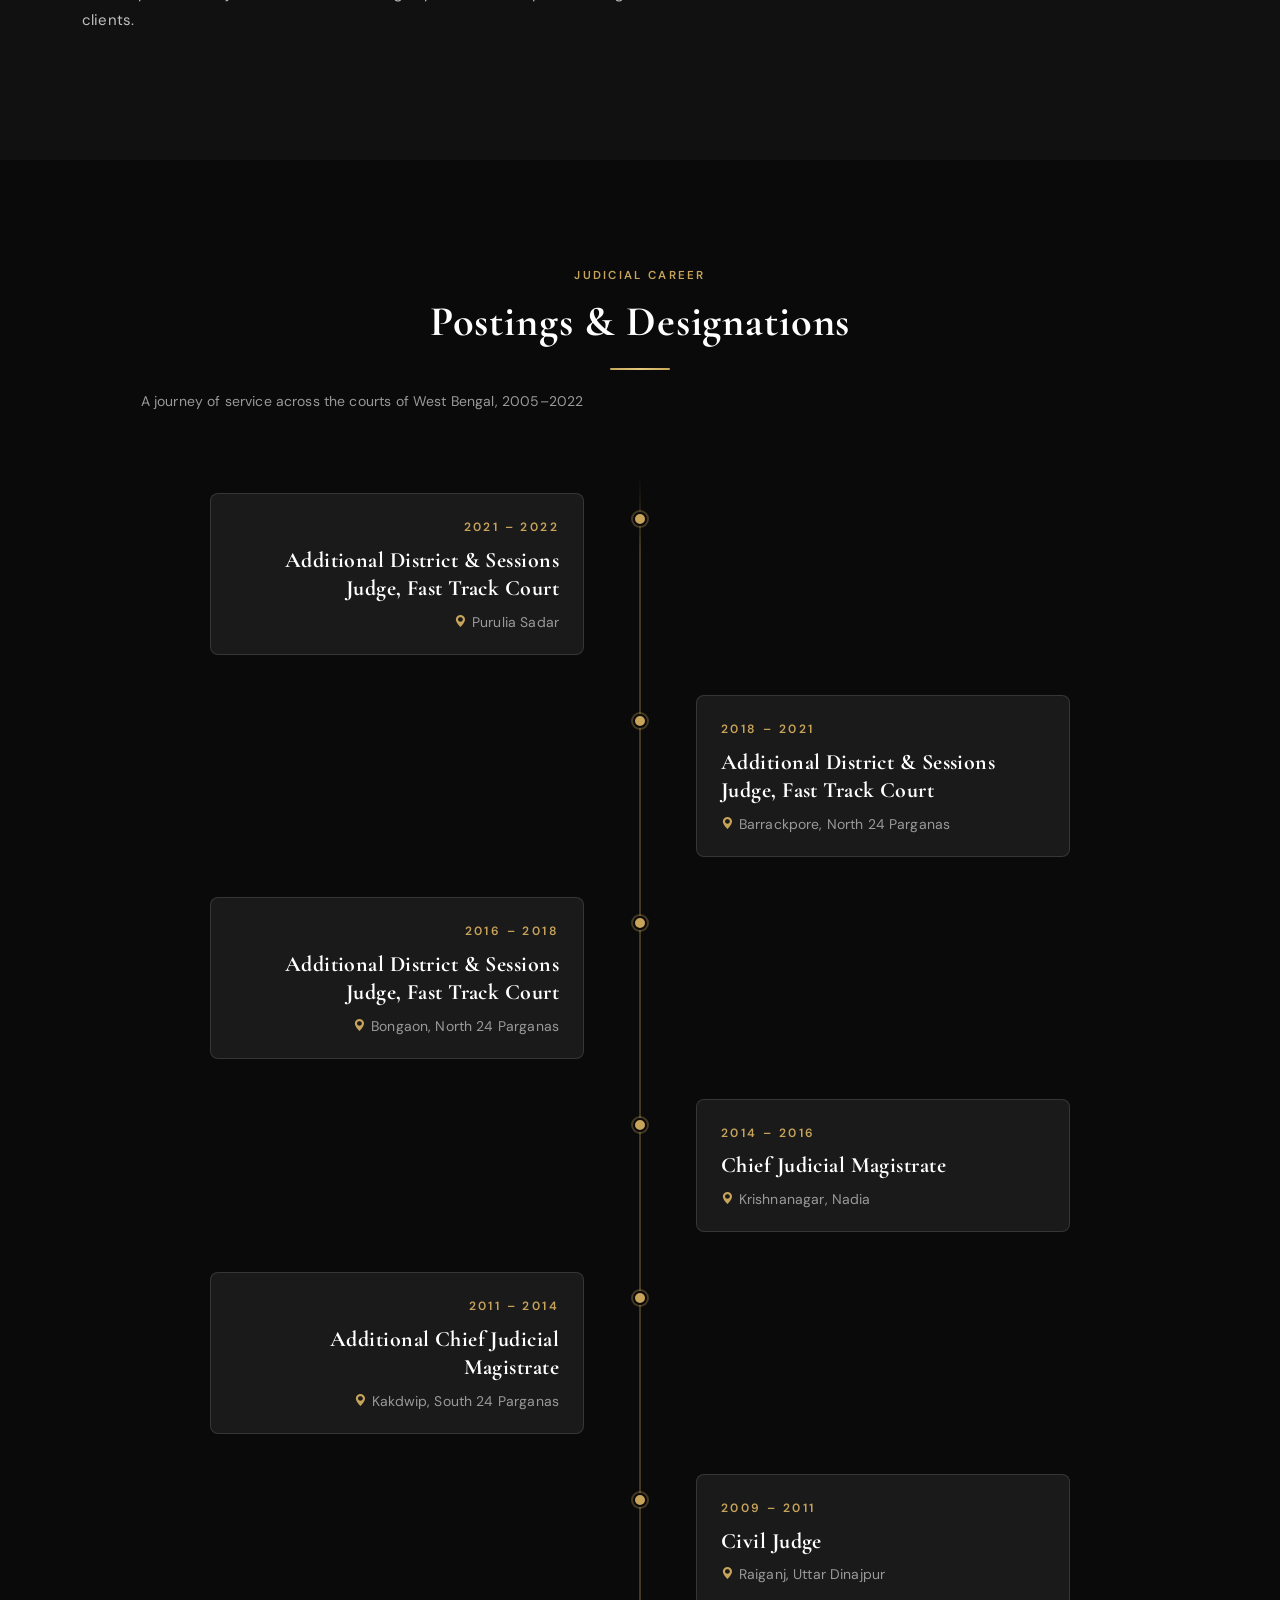
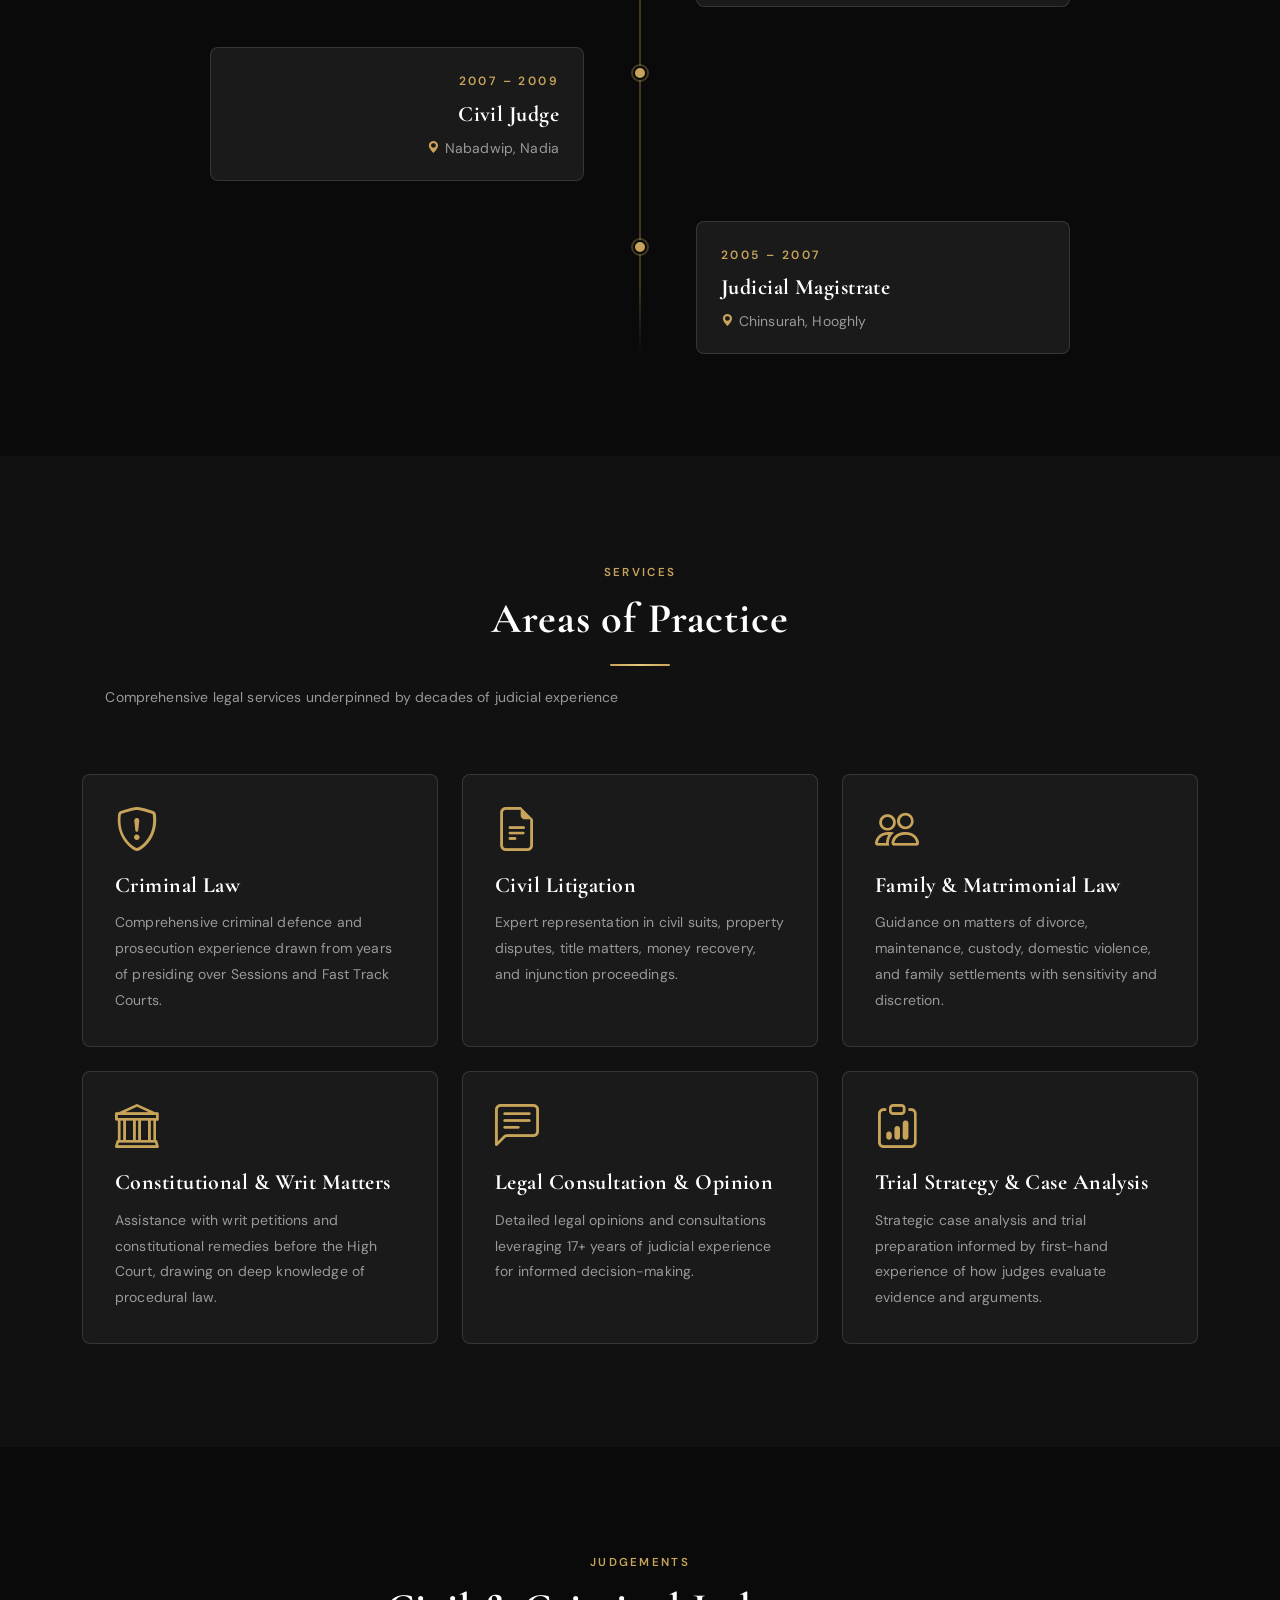
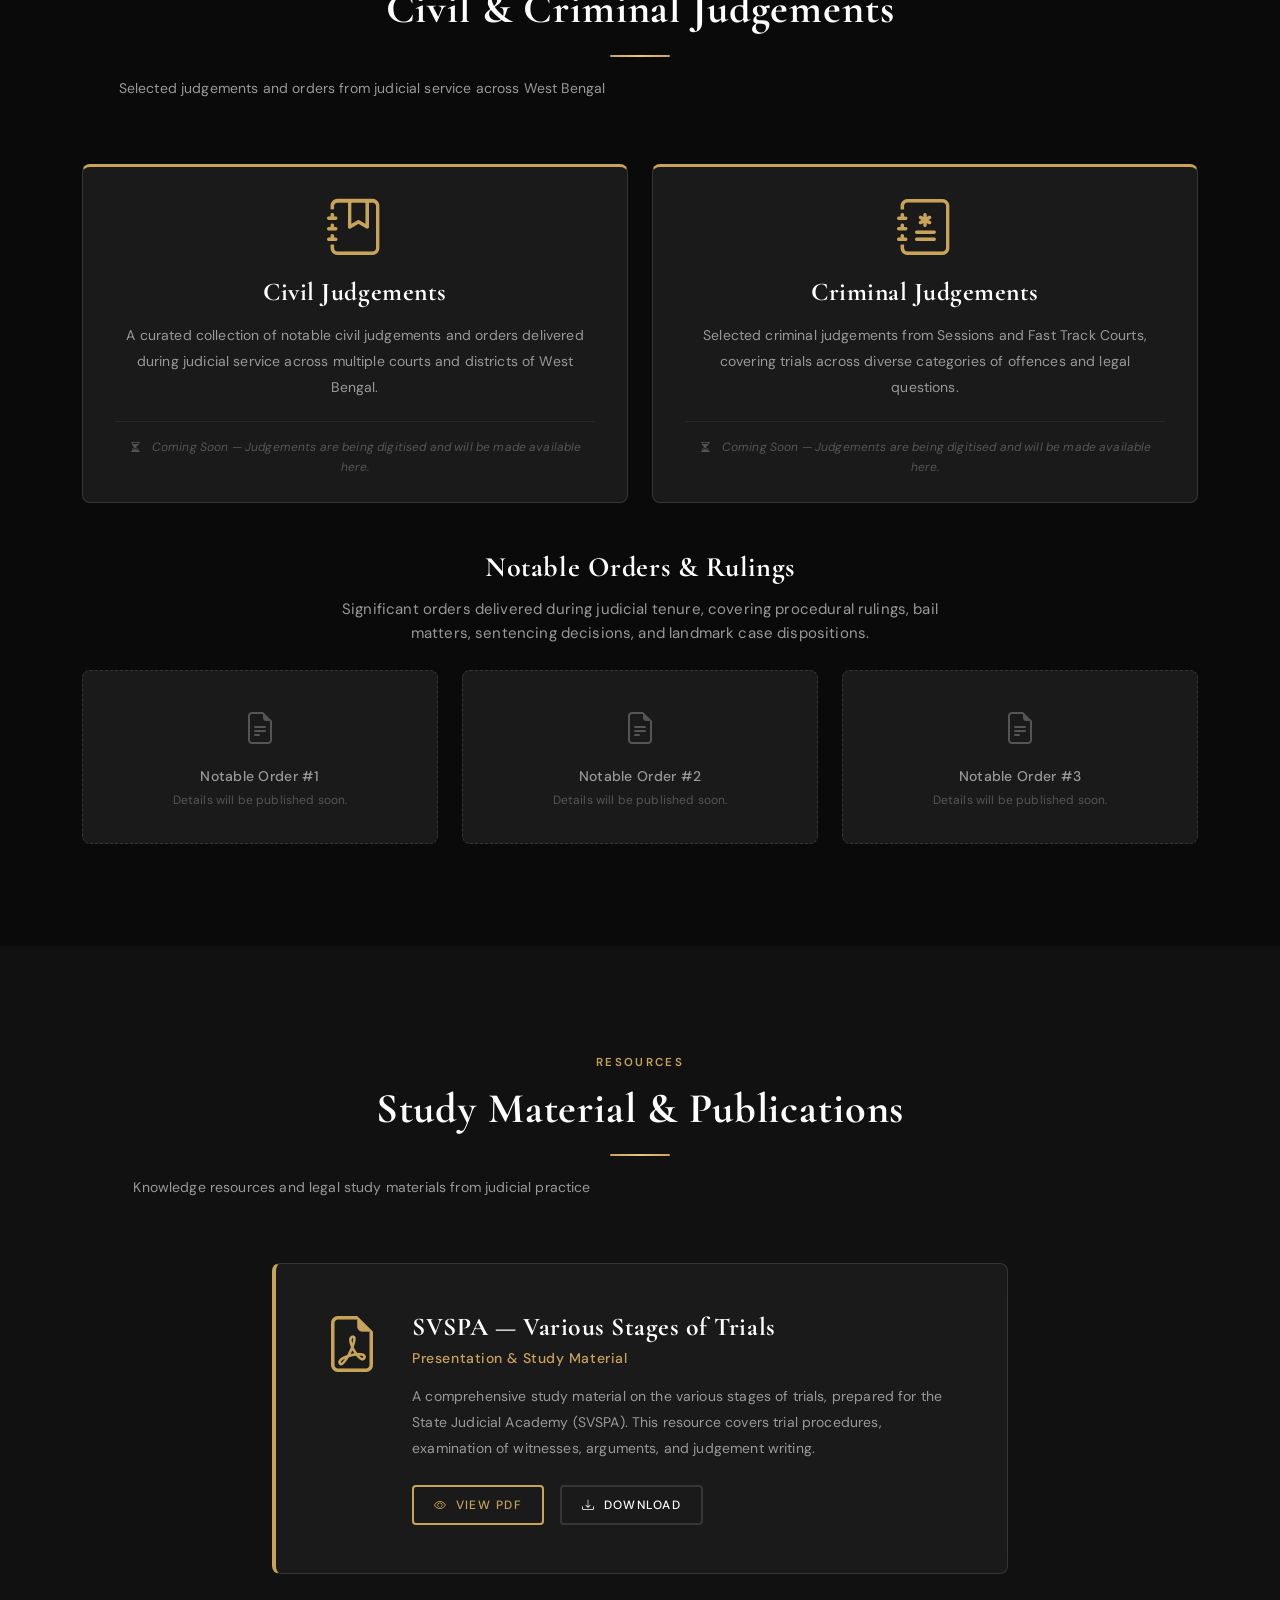
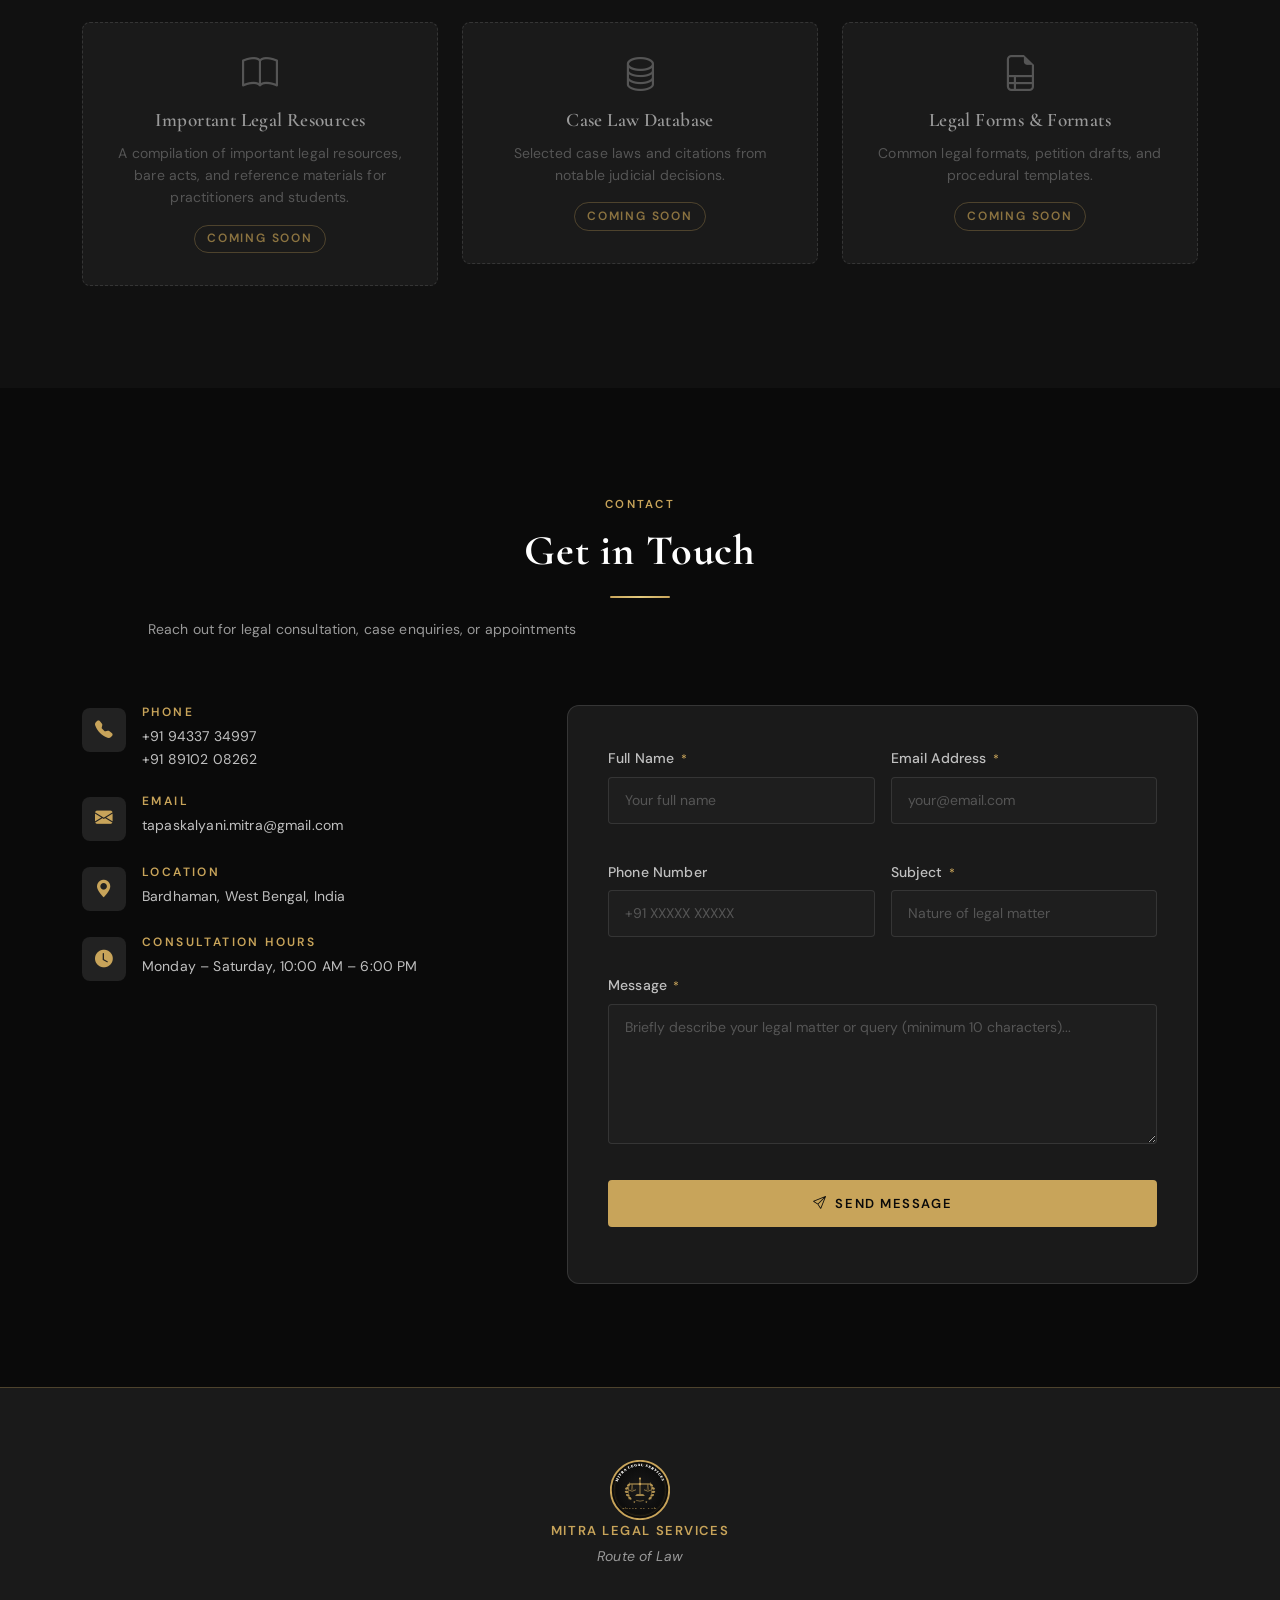
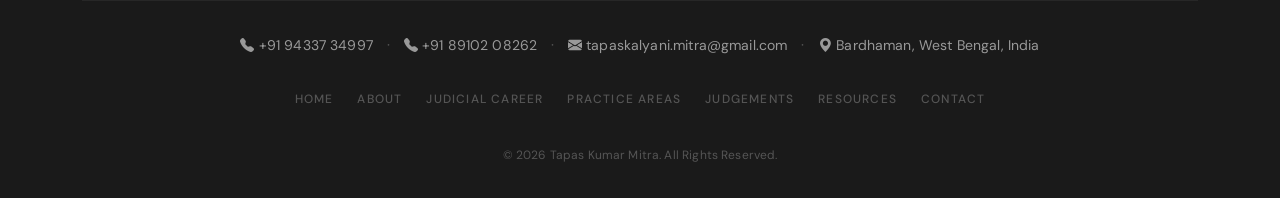
==== commit 3e0a8d09: "Complete redesign: Mitra Legal Services premium dark-gold site Rebuilds tapasmitra.com from scratch " ====
--- a/index.html
+++ b/index.html
@@ -1,781 +1,949 @@
 <!DOCTYPE html>
-<html lang="en">
-
+<html lang="en" data-bs-theme="dark">
 <head>
-  <meta charset="utf-8">
-  <meta content="width=device-width, initial-scale=1.0" name="viewport">
-
-  <title>Tapas Kumar Mitra</title>
-  <meta content="" name="description">
-  <meta content="" name="keywords">
+  <meta charset="UTF-8">
+  <meta name="viewport" content="width=device-width, initial-scale=1.0">
+  <meta http-equiv="X-UA-Compatible" content="IE=edge">
+
+  <!-- Primary Meta Tags -->
+  <title>Tapas Kumar Mitra — Advocate | Mitra Legal Services | Route of Law</title>
+  <meta name="title" content="Tapas Kumar Mitra — Advocate | Mitra Legal Services | Route of Law">
+  <meta name="description" content="Tapas Kumar Mitra is an Advocate and Retired Judicial Officer (Erstwhile Additional District &amp; Sessions Judge, Fast Track Court). Legal consultation and representation through Mitra Legal Services, Bardhaman, West Bengal, India. 17+ years of judicial experience.">
+  <meta name="keywords" content="Tapas Kumar Mitra, Advocate, Mitra Legal Services, Retired Judicial Officer, Additional District Sessions Judge, Fast Track Court, Bardhaman, West Bengal, Legal Services, Criminal Law, Civil Law, Lawyer India">
+  <meta name="author" content="Tapas Kumar Mitra">
+  <meta name="robots" content="index, follow">
+  <link rel="canonical" href="https://tapasmitra.com/">
+
+  <!-- Open Graph -->
+  <meta property="og:type" content="website">
+  <meta property="og:url" content="https://tapasmitra.com/">
+  <meta property="og:title" content="Tapas Kumar Mitra — Advocate | Mitra Legal Services">
+  <meta property="og:description" content="Advocate and Retired Judicial Officer with 17+ years of judicial experience. Legal consultation through Mitra Legal Services, Bardhaman, West Bengal.">
+  <meta property="og:image" content="https://tapasmitra.com/assets/img/og-image.jpg">
+  <meta property="og:image:width" content="1200">
+  <meta property="og:image:height" content="630">
+  <meta property="og:locale" content="en_IN">
+  <meta property="og:site_name" content="Mitra Legal Services">
+
+  <!-- Twitter -->
+  <meta property="twitter:card" content="summary_large_image">
+  <meta property="twitter:url" content="https://tapasmitra.com/">
+  <meta property="twitter:title" content="Tapas Kumar Mitra — Advocate | Mitra Legal Services">
+  <meta property="twitter:description" content="Advocate and Retired Judicial Officer. Legal consultation through Mitra Legal Services, Bardhaman, West Bengal.">
+  <meta property="twitter:image" content="https://tapasmitra.com/assets/img/og-image.jpg">
+
+  <!-- Geo Tags -->
+  <meta name="geo.region" content="IN-WB">
+  <meta name="geo.placename" content="Bardhaman">
 
   <!-- Favicons -->
-  <link href="assets/img/favicon.png" rel="icon">
-  <link href="assets/img/apple-touch-icon.png" rel="apple-touch-icon">
+  <link rel="icon" type="image/png" sizes="32x32" href="assets/img/favicon-32x32.png">
+  <link rel="icon" type="image/png" sizes="16x16" href="assets/img/favicon-16x16.png">
+  <link rel="apple-touch-icon" sizes="180x180" href="assets/img/apple-touch-icon.png">
+  <link rel="shortcut icon" href="favicon.ico">
+
+  <!-- Theme Color -->
+  <meta name="theme-color" content="#0A0A0A">
+  <meta name="msapplication-TileColor" content="#0A0A0A">
+
+  <!-- Structured Data (JSON-LD) -->
+  <script type="application/ld+json">
+  {
+    "@context": "https://schema.org",
+    "@type": "Attorney",
+    "name": "Tapas Kumar Mitra",
+    "alternateName": "Mitra Legal Services",
+    "description": "Advocate and Retired Judicial Officer (Erstwhile Additional District & Sessions Judge, Fast Track Court) offering legal consultation and representation.",
+    "url": "https://tapasmitra.com",
+    "telephone": ["+91-94337-34997", "+91-89102-08262"],
+    "email": "tapaskalyani.mitra@gmail.com",
+    "address": {
+      "@type": "PostalAddress",
+      "addressLocality": "Bardhaman",
+      "addressRegion": "West Bengal",
+      "addressCountry": "IN"
+    },
+    "knowsAbout": ["Criminal Law", "Civil Litigation", "Family Law", "Constitutional Law", "Trial Strategy"],
+    "hasCredential": {
+      "@type": "EducationalOccupationalCredential",
+      "credentialCategory": "Retired Judicial Officer"
+    },
+    "areaServed": {
+      "@type": "State",
+      "name": "West Bengal"
+    },
+    "slogan": "Route of Law"
+  }
+  </script>
+
+  <!-- Preconnect -->
+  <link rel="preconnect" href="https://fonts.googleapis.com">
+  <link rel="preconnect" href="https://fonts.gstatic.com" crossorigin>
+  <link rel="preconnect" href="https://cdn.jsdelivr.net" crossorigin>
 
   <!-- Google Fonts -->
-  <link href="https://fonts.googleapis.com/css?family=Open+Sans:300,300i,400,400i,600,600i,700,700i|Raleway:300,300i,400,400i,500,500i,600,600i,700,700i|Satisfy" rel="stylesheet">
-
-  <!-- Vendor CSS Files -->
-  <link href="assets/vendor/bootstrap/css/bootstrap.min.css" rel="stylesheet">
-  <link href="assets/vendor/bootstrap-icons/bootstrap-icons.css" rel="stylesheet">
-  <link href="assets/vendor/boxicons/css/boxicons.min.css" rel="stylesheet">
-  <link href="assets/vendor/glightbox/css/glightbox.min.css" rel="stylesheet">
-  <link href="assets/vendor/swiper/swiper-bundle.min.css" rel="stylesheet">
-
-  <!-- Template Main CSS File -->
+  <link href="https://fonts.googleapis.com/css2?family=Playfair+Display:wght@700;900&family=Cormorant+Garamond:wght@500;600;700&family=DM+Sans:opsz,wght@9..40,400;9..40,500;9..40,600&display=swap" rel="stylesheet">
+
+  <!-- Bootstrap 5.3 CSS -->
+  <link href="https://cdn.jsdelivr.net/npm/bootstrap@5.3.3/dist/css/bootstrap.min.css" rel="stylesheet" integrity="sha384-QWTKZyjpPEjISv5WaRU9OFeRpok6YcnS/1pQwmeGEB+Iv3YkfFce4cBd4SM/Ow" crossorigin="anonymous">
+
+  <!-- Bootstrap Icons -->
+  <link href="https://cdn.jsdelivr.net/npm/bootstrap-icons@1.11.3/font/bootstrap-icons.min.css" rel="stylesheet">
+
+  <!-- Custom CSS (after Bootstrap to override) -->
   <link href="assets/css/style.css" rel="stylesheet">
-
-  <!-- =======================================================
-  * Template Name: Tapas - v4.7.0
-  * Template URL: https://bootstrapmade.com/Tapas-free-creative-bootstrap-theme/
-  * Author: BootstrapMade.com
-  * License: https://bootstrapmade.com/license/
-  ======================================================== -->
 </head>
-
 <body>
 
-  <!-- ======= Header ======= -->
-  <header id="header" class="fixed-top d-flex justify-content-center align-items-center header-transparent">
-
-    <nav id="navbar" class="navbar">
-      <ul>
-        <li><a class="nav-link scrollto active" href="#hero">Home</a></li>
-        <li><a class="nav-link scrollto" href="#resume">Postings</a></li>
-        <li><a class="nav-link scrollto" href="#services">Judgements</a></li>
-        <li><a class="nav-link scrollto " href="#portfolio">Notable Orders</a></li>
-        <li class="dropdown"><a href="#"><span>Orders by Category</span> <i class="bi bi-chevron-down"></i></a>
-          <ul>
-            <li><a href="#">Drop Down 1</a></li>
-            <li class="dropdown"><a href="#"><span>Deep Drop Down</span> <i class="bi bi-chevron-right"></i></a>
-              <ul>
-                <li><a href="#">Deep Drop Down 1</a></li>
-                <li><a href="#">Deep Drop Down 2</a></li>
-                <li><a href="#">Deep Drop Down 3</a></li>
-                <li><a href="#">Deep Drop Down 4</a></li>
-                <li><a href="#">Deep Drop Down 5</a></li>
-              </ul>
+  <!-- ═══════════════════════════════════════════════════════
+       PRELOADER
+  ════════════════════════════════════════════════════════ -->
+  <div id="preloader" aria-hidden="true">
+    <div class="preloader-inner">
+      <img src="assets/img/logo.svg" alt="" class="preloader-logo" width="80" height="80">
+      <div class="preloader-ring"></div>
+    </div>
+  </div>
+
+  <!-- Skip to main content (accessibility) -->
+  <a href="#main-content" class="skip-link">Skip to main content</a>
+
+  <!-- ═══════════════════════════════════════════════════════
+       NAVIGATION
+  ════════════════════════════════════════════════════════ -->
+  <header>
+    <nav id="mainNav" class="navbar navbar-expand-lg navbar-dark fixed-top" aria-label="Primary navigation">
+      <div class="container">
+
+        <!-- Brand -->
+        <a class="navbar-brand d-flex align-items-center gap-2" href="#hero" aria-label="Mitra Legal Services — Home">
+          <img src="assets/img/logo.svg" alt="Mitra Legal Services Logo" class="navbar-logo" width="40" height="40" loading="eager">
+          <span class="navbar-brand-text">MITRA LEGAL SERVICES</span>
+        </a>
+
+        <!-- Hamburger toggle (mobile) -->
+        <button class="navbar-toggler border-0 p-2" type="button"
+          data-bs-toggle="offcanvas"
+          data-bs-target="#navOffcanvas"
+          aria-controls="navOffcanvas"
+          aria-label="Toggle navigation">
+          <i class="bi bi-list fs-3" style="color: var(--gold-primary);"></i>
+        </button>
+
+        <!-- Desktop nav (hidden on mobile — offcanvas handles mobile) -->
+        <div class="collapse navbar-collapse justify-content-end" id="navCollapse">
+          <ul class="navbar-nav align-items-center gap-1">
+            <li class="nav-item"><a class="nav-link" href="#hero">Home</a></li>
+            <li class="nav-item"><a class="nav-link" href="#about">About</a></li>
+            <li class="nav-item"><a class="nav-link" href="#career">Judicial Career</a></li>
+            <li class="nav-item"><a class="nav-link" href="#practice">Practice Areas</a></li>
+            <li class="nav-item"><a class="nav-link" href="#judgements">Judgements</a></li>
+            <li class="nav-item"><a class="nav-link" href="#resources">Resources</a></li>
+            <li class="nav-item ms-1">
+              <a class="nav-link nav-cta" href="#contact">Contact</a>
             </li>
-            <li><a href="#">Drop Down 2</a></li>
-            <li><a href="#">Drop Down 3</a></li>
-            <li><a href="#">Drop Down 4</a></li>
           </ul>
-        </li>
-        <li><a class="nav-link scrollto" href="#contact">Contact</a></li>
-      </ul>
-      <i class="bi bi-list mobile-nav-toggle"></i>
-    </nav><!-- .navbar -->
-
-  </header><!-- End Header -->
-
-  <!-- ======= Hero Section ======= -->
-  <section id="hero">
-    <div class="hero-container">
-      <h1>Tapas Kumar Mitra</h1>
-      <h2>Retired Judicial Officer, Erstwhile Additional District & Sessions Judge, Fast Track Court</h2>
-      <a href="#resume" class="btn-scroll scrollto" title="Scroll Down"><i class="bx bx-chevron-down"></i></a>
+        </div>
+
+      </div>
+    </nav>
+
+    <!-- ── Offcanvas mobile nav ── -->
+    <div class="offcanvas offcanvas-end" tabindex="-1" id="navOffcanvas" aria-labelledby="navOffcanvasLabel">
+      <div class="offcanvas-header">
+        <div class="d-flex align-items-center gap-2" id="navOffcanvasLabel">
+          <img src="assets/img/logo.svg" alt="Mitra Legal Services Logo" width="36" height="36">
+          <span class="offcanvas-brand-text">MITRA LEGAL SERVICES</span>
+        </div>
+        <button type="button" class="btn-close-custom" data-bs-dismiss="offcanvas" aria-label="Close navigation">
+          <i class="bi bi-x-lg" aria-hidden="true"></i>
+        </button>
+      </div>
+      <div class="offcanvas-body d-flex flex-column">
+        <ul class="navbar-nav flex-column gap-1 mb-4">
+          <li class="nav-item">
+            <a class="nav-link offcanvas-nav-link" href="#hero" data-bs-dismiss="offcanvas">
+              <i class="bi bi-house me-2" aria-hidden="true"></i>Home
+            </a>
+          </li>
+          <li class="nav-item">
+            <a class="nav-link offcanvas-nav-link" href="#about" data-bs-dismiss="offcanvas">
+              <i class="bi bi-person me-2" aria-hidden="true"></i>About
+            </a>
+          </li>
+          <li class="nav-item">
+            <a class="nav-link offcanvas-nav-link" href="#career" data-bs-dismiss="offcanvas">
+              <i class="bi bi-briefcase me-2" aria-hidden="true"></i>Judicial Career
+            </a>
+          </li>
+          <li class="nav-item">
+            <a class="nav-link offcanvas-nav-link" href="#practice" data-bs-dismiss="offcanvas">
+              <i class="bi bi-journal-text me-2" aria-hidden="true"></i>Practice Areas
+            </a>
+          </li>
+          <li class="nav-item">
+            <a class="nav-link offcanvas-nav-link" href="#judgements" data-bs-dismiss="offcanvas">
+              <i class="bi bi-book me-2" aria-hidden="true"></i>Judgements
+            </a>
+          </li>
+          <li class="nav-item">
+            <a class="nav-link offcanvas-nav-link" href="#resources" data-bs-dismiss="offcanvas">
+              <i class="bi bi-folder2 me-2" aria-hidden="true"></i>Resources
+            </a>
+          </li>
+          <li class="nav-item">
+            <a class="nav-link offcanvas-nav-link" href="#contact" data-bs-dismiss="offcanvas">
+              <i class="bi bi-envelope me-2" aria-hidden="true"></i>Contact
+            </a>
+          </li>
+        </ul>
+
+        <div class="offcanvas-footer mt-auto pt-3">
+          <p class="mb-1 offcanvas-contact-line">
+            <i class="bi bi-telephone-fill me-2" aria-hidden="true"></i>
+            <a href="tel:+919433734997">+91 94337 34997</a>
+          </p>
+          <p class="mb-0 offcanvas-contact-line">
+            <i class="bi bi-envelope-fill me-2" aria-hidden="true"></i>
+            <a href="mailto:tapaskalyani.mitra@gmail.com">tapaskalyani.mitra@gmail.com</a>
+          </p>
+        </div>
+      </div>
     </div>
-  </section><!-- End Hero -->
-
-  <main id="main">
-
-    <!-- ======= My Resume Section ======= -->
-    <section id="resume" class="resume">
+  </header>
+
+  <!-- ═══════════════════════════════════════════════════════
+       MAIN CONTENT
+  ════════════════════════════════════════════════════════ -->
+  <main id="main-content">
+
+    <!-- ─────────────────────────────────────────────────
+         HERO SECTION
+    ──────────────────────────────────────────────────── -->
+    <section id="hero" class="hero-section" aria-labelledby="hero-name">
+      <div class="hero-bg-pattern" aria-hidden="true"></div>
+      <div class="hero-vignette" aria-hidden="true"></div>
+
+      <div class="container h-100 d-flex align-items-center justify-content-center">
+        <div class="hero-content text-center">
+
+          <div class="hero-logo-wrap">
+            <img
+              src="assets/img/logo.svg"
+              alt="Mitra Legal Services — Scales of Justice Seal"
+              class="hero-logo"
+              width="200"
+              height="200"
+              loading="eager"
+            >
+          </div>
+
+          <h1 id="hero-name" class="hero-name">TAPAS KUMAR MITRA</h1>
+
+          <p class="hero-title">Advocate</p>
+
+          <p class="hero-tagline">
+            Retired Judicial Officer
+            <span class="hero-separator" aria-hidden="true">&nbsp;•&nbsp;</span>
+            Erstwhile Addl. District &amp; Sessions Judge, Fast Track Court
+          </p>
+
+          <div class="gold-rule mx-auto hero-rule" aria-hidden="true"></div>
+
+          <div class="hero-cta d-flex flex-wrap justify-content-center gap-3">
+            <a href="#contact" class="btn btn-gold-outline">
+              <i class="bi bi-envelope me-2" aria-hidden="true"></i>Contact Me
+            </a>
+            <a href="#career" class="btn btn-ghost">
+              <i class="bi bi-briefcase me-2" aria-hidden="true"></i>View Career
+            </a>
+          </div>
+
+        </div>
+      </div>
+
+      <div class="scroll-indicator" id="scrollIndicator" aria-hidden="true">
+        <i class="bi bi-chevron-double-down"></i>
+      </div>
+    </section>
+
+    <!-- ─────────────────────────────────────────────────
+         ABOUT
+    ──────────────────────────────────────────────────── -->
+    <section id="about" class="section section-alt" aria-labelledby="about-heading">
       <div class="container">
-
-        <div class="section-title">
-          <span>Previous Posts</span>
-          <h2>Previous Posts</h2>
-        </div>
-
-        <div class="row">
+        <div class="row g-5 align-items-center">
+
+          <!-- Bio -->
+          <div class="col-lg-7">
+            <div class="section-heading animate-on-scroll">
+              <span class="section-label">ABOUT</span>
+              <h2 class="section-title" id="about-heading">Who I Am</h2>
+              <div class="gold-rule"></div>
+            </div>
+            <div class="about-bio animate-on-scroll" data-delay="100">
+              <p>Tapas Kumar Mitra is a distinguished legal professional with over 17 years of dedicated service in the judiciary of West Bengal. Having presided over courts across multiple districts of the state, he has earned a reputation for delivering well-reasoned, thorough, and timely judgements in both civil and criminal matters.</p>
+              <p>His judicial career culminated in the position of Additional District &amp; Sessions Judge at Fast Track Courts, where he handled high-stakes criminal trials, sessions cases, and complex civil disputes with diligence and integrity. His postings across diverse districts — from Hooghly and Nadia to North 24 Parganas and Purulia — gave him a comprehensive understanding of the legal challenges faced by people across West Bengal.</p>
+              <p>Now retired from the bench and practicing as an Advocate, Tapas Kumar Mitra offers legal consultation, case analysis, and representation through Mitra Legal Services. His deep knowledge of procedural law, criminal law, and civil law — combined with his first-hand experience of judicial decision-making — provides a unique advantage for his clients.</p>
+            </div>
+          </div>
+
+          <!-- Stats -->
+          <div class="col-lg-5">
+            <div class="d-flex flex-column gap-3">
+
+              <div class="stat-card animate-on-scroll" data-delay="150">
+                <div class="stat-icon" aria-hidden="true">
+                  <i class="bi bi-calendar-check"></i>
+                </div>
+                <div class="stat-body">
+                  <div class="stat-number">17+</div>
+                  <div class="stat-label">Years of Judicial Service</div>
+                </div>
+              </div>
+
+              <div class="stat-card animate-on-scroll" data-delay="250">
+                <div class="stat-icon" aria-hidden="true">
+                  <i class="bi bi-geo-alt"></i>
+                </div>
+                <div class="stat-body">
+                  <div class="stat-number">7</div>
+                  <div class="stat-label">District Postings Across West Bengal</div>
+                </div>
+              </div>
+
+              <div class="stat-card animate-on-scroll" data-delay="350">
+                <div class="stat-icon" aria-hidden="true">
+                  <i class="bi bi-briefcase"></i>
+                </div>
+                <div class="stat-body">
+                  <div class="stat-number">Advocate</div>
+                  <div class="stat-label">Currently Practicing at Mitra Legal Services</div>
+                </div>
+              </div>
+
+            </div>
+          </div>
+
+        </div>
+      </div>
+    </section>
+
+    <!-- ─────────────────────────────────────────────────
+         JUDICIAL CAREER TIMELINE
+    ──────────────────────────────────────────────────── -->
+    <section id="career" class="section" aria-labelledby="career-heading">
+      <div class="container">
+
+        <div class="section-heading text-center animate-on-scroll">
+          <span class="section-label">JUDICIAL CAREER</span>
+          <h2 class="section-title" id="career-heading">Postings &amp; Designations</h2>
+          <div class="gold-rule mx-auto"></div>
+          <p class="section-subtitle">A journey of service across the courts of West Bengal, 2005–2022</p>
+        </div>
+
+        <ol class="timeline" aria-label="Judicial career timeline — most recent first">
+
+          <li class="timeline-item timeline-right animate-on-scroll" data-delay="0">
+            <div class="timeline-marker" aria-hidden="true"><span></span></div>
+            <article class="timeline-content">
+              <time class="timeline-date" datetime="2021/2022">2021 – 2022</time>
+              <h3 class="timeline-role">Additional District &amp; Sessions Judge, Fast Track Court</h3>
+              <p class="timeline-location">
+                <i class="bi bi-geo-alt-fill" aria-hidden="true"></i>
+                Purulia Sadar
+              </p>
+            </article>
+          </li>
+
+          <li class="timeline-item timeline-left animate-on-scroll" data-delay="100">
+            <div class="timeline-marker" aria-hidden="true"><span></span></div>
+            <article class="timeline-content">
+              <time class="timeline-date" datetime="2018/2021">2018 – 2021</time>
+              <h3 class="timeline-role">Additional District &amp; Sessions Judge, Fast Track Court</h3>
+              <p class="timeline-location">
+                <i class="bi bi-geo-alt-fill" aria-hidden="true"></i>
+                Barrackpore, North 24 Parganas
+              </p>
+            </article>
+          </li>
+
+          <li class="timeline-item timeline-right animate-on-scroll" data-delay="200">
+            <div class="timeline-marker" aria-hidden="true"><span></span></div>
+            <article class="timeline-content">
+              <time class="timeline-date" datetime="2016/2018">2016 – 2018</time>
+              <h3 class="timeline-role">Additional District &amp; Sessions Judge, Fast Track Court</h3>
+              <p class="timeline-location">
+                <i class="bi bi-geo-alt-fill" aria-hidden="true"></i>
+                Bongaon, North 24 Parganas
+              </p>
+            </article>
+          </li>
+
+          <li class="timeline-item timeline-left animate-on-scroll" data-delay="300">
+            <div class="timeline-marker" aria-hidden="true"><span></span></div>
+            <article class="timeline-content">
+              <time class="timeline-date" datetime="2014/2016">2014 – 2016</time>
+              <h3 class="timeline-role">Chief Judicial Magistrate</h3>
+              <p class="timeline-location">
+                <i class="bi bi-geo-alt-fill" aria-hidden="true"></i>
+                Krishnanagar, Nadia
+              </p>
+            </article>
+          </li>
+
+          <li class="timeline-item timeline-right animate-on-scroll" data-delay="400">
+            <div class="timeline-marker" aria-hidden="true"><span></span></div>
+            <article class="timeline-content">
+              <time class="timeline-date" datetime="2011/2014">2011 – 2014</time>
+              <h3 class="timeline-role">Additional Chief Judicial Magistrate</h3>
+              <p class="timeline-location">
+                <i class="bi bi-geo-alt-fill" aria-hidden="true"></i>
+                Kakdwip, South 24 Parganas
+              </p>
+            </article>
+          </li>
+
+          <li class="timeline-item timeline-left animate-on-scroll" data-delay="500">
+            <div class="timeline-marker" aria-hidden="true"><span></span></div>
+            <article class="timeline-content">
+              <time class="timeline-date" datetime="2009/2011">2009 – 2011</time>
+              <h3 class="timeline-role">Civil Judge</h3>
+              <p class="timeline-location">
+                <i class="bi bi-geo-alt-fill" aria-hidden="true"></i>
+                Raiganj, Uttar Dinajpur
+              </p>
+            </article>
+          </li>
+
+          <li class="timeline-item timeline-right animate-on-scroll" data-delay="600">
+            <div class="timeline-marker" aria-hidden="true"><span></span></div>
+            <article class="timeline-content">
+              <time class="timeline-date" datetime="2007/2009">2007 – 2009</time>
+              <h3 class="timeline-role">Civil Judge</h3>
+              <p class="timeline-location">
+                <i class="bi bi-geo-alt-fill" aria-hidden="true"></i>
+                Nabadwip, Nadia
+              </p>
+            </article>
+          </li>
+
+          <li class="timeline-item timeline-left animate-on-scroll" data-delay="700">
+            <div class="timeline-marker" aria-hidden="true"><span></span></div>
+            <article class="timeline-content">
+              <time class="timeline-date" datetime="2005/2007">2005 – 2007</time>
+              <h3 class="timeline-role">Judicial Magistrate</h3>
+              <p class="timeline-location">
+                <i class="bi bi-geo-alt-fill" aria-hidden="true"></i>
+                Chinsurah, Hooghly
+              </p>
+            </article>
+          </li>
+
+        </ol>
+      </div>
+    </section>
+
+    <!-- ─────────────────────────────────────────────────
+         PRACTICE AREAS
+    ──────────────────────────────────────────────────── -->
+    <section id="practice" class="section section-alt" aria-labelledby="practice-heading">
+      <div class="container">
+
+        <div class="section-heading text-center animate-on-scroll">
+          <span class="section-label">SERVICES</span>
+          <h2 class="section-title" id="practice-heading">Areas of Practice</h2>
+          <div class="gold-rule mx-auto"></div>
+          <p class="section-subtitle">Comprehensive legal services underpinned by decades of judicial experience</p>
+        </div>
+
+        <div class="row g-4">
+
+          <div class="col-lg-4 col-md-6">
+            <div class="practice-card h-100 animate-on-scroll" data-delay="0">
+              <div class="practice-icon" aria-hidden="true">
+                <i class="bi bi-shield-exclamation"></i>
+              </div>
+              <h3 class="practice-title">Criminal Law</h3>
+              <p class="practice-desc">Comprehensive criminal defence and prosecution experience drawn from years of presiding over Sessions and Fast Track Courts.</p>
+            </div>
+          </div>
+
+          <div class="col-lg-4 col-md-6">
+            <div class="practice-card h-100 animate-on-scroll" data-delay="100">
+              <div class="practice-icon" aria-hidden="true">
+                <i class="bi bi-file-earmark-text"></i>
+              </div>
+              <h3 class="practice-title">Civil Litigation</h3>
+              <p class="practice-desc">Expert representation in civil suits, property disputes, title matters, money recovery, and injunction proceedings.</p>
+            </div>
+          </div>
+
+          <div class="col-lg-4 col-md-6">
+            <div class="practice-card h-100 animate-on-scroll" data-delay="200">
+              <div class="practice-icon" aria-hidden="true">
+                <i class="bi bi-people"></i>
+              </div>
+              <h3 class="practice-title">Family &amp; Matrimonial Law</h3>
+              <p class="practice-desc">Guidance on matters of divorce, maintenance, custody, domestic violence, and family settlements with sensitivity and discretion.</p>
+            </div>
+          </div>
+
+          <div class="col-lg-4 col-md-6">
+            <div class="practice-card h-100 animate-on-scroll" data-delay="300">
+              <div class="practice-icon" aria-hidden="true">
+                <i class="bi bi-bank"></i>
+              </div>
+              <h3 class="practice-title">Constitutional &amp; Writ Matters</h3>
+              <p class="practice-desc">Assistance with writ petitions and constitutional remedies before the High Court, drawing on deep knowledge of procedural law.</p>
+            </div>
+          </div>
+
+          <div class="col-lg-4 col-md-6">
+            <div class="practice-card h-100 animate-on-scroll" data-delay="400">
+              <div class="practice-icon" aria-hidden="true">
+                <i class="bi bi-chat-left-text"></i>
+              </div>
+              <h3 class="practice-title">Legal Consultation &amp; Opinion</h3>
+              <p class="practice-desc">Detailed legal opinions and consultations leveraging 17+ years of judicial experience for informed decision-making.</p>
+            </div>
+          </div>
+
+          <div class="col-lg-4 col-md-6">
+            <div class="practice-card h-100 animate-on-scroll" data-delay="500">
+              <div class="practice-icon" aria-hidden="true">
+                <i class="bi bi-clipboard-data"></i>
+              </div>
+              <h3 class="practice-title">Trial Strategy &amp; Case Analysis</h3>
+              <p class="practice-desc">Strategic case analysis and trial preparation informed by first-hand experience of how judges evaluate evidence and arguments.</p>
+            </div>
+          </div>
+
+        </div>
+      </div>
+    </section>
+
+    <!-- ─────────────────────────────────────────────────
+         JUDGEMENTS & NOTABLE ORDERS
+    ──────────────────────────────────────────────────── -->
+    <section id="judgements" class="section" aria-labelledby="judgements-heading">
+      <div class="container">
+
+        <div class="section-heading text-center animate-on-scroll">
+          <span class="section-label">JUDGEMENTS</span>
+          <h2 class="section-title" id="judgements-heading">Civil &amp; Criminal Judgements</h2>
+          <div class="gold-rule mx-auto"></div>
+          <p class="section-subtitle">Selected judgements and orders from judicial service across West Bengal</p>
+        </div>
+
+        <!-- Main cards -->
+        <div class="row g-4 mb-5">
+
           <div class="col-lg-6">
-            
-            <h3 class="resume-title">Judicial Magistrate</h3>
-            <div class="resume-item pb-0">
-              <h4>Chinsurah, Hooghly</h4>
-              <h5>2005 - 2007</h5>
-            </div>
-
-            <h3 class="resume-title">Civil Judge</h3>
-            <div class="resume-item">
-              <h4>Nabadwip, Nadia</h4>
-              <h5>2007 - 2009</h5>
-            </div>
-            <div class="resume-item">
-              <h4>Raiganj, Uttar Dinajpur</h4>
-              <h5>2009 - 2011</h5>
-             </div>
-             <h3 class="resume-title">Additional Chief Judicial Magistrate</h3>
-             <div class="resume-item">
-               <h4>Kakdwip, South 24 Parganas</h4>
-               <h5>2011 - 2014</h5>
-               </div>
-           
-          </div>
+            <div class="judgement-card h-100 animate-on-scroll" data-delay="0">
+              <div class="judgement-card-icon" aria-hidden="true">
+                <i class="bi bi-journal-bookmark"></i>
+              </div>
+              <h3 class="judgement-card-title">Civil Judgements</h3>
+              <p class="judgement-card-desc">A curated collection of notable civil judgements and orders delivered during judicial service across multiple courts and districts of West Bengal.</p>
+              <div class="judgement-card-status">
+                <i class="bi bi-hourglass-split me-2" aria-hidden="true"></i>
+                Coming Soon — Judgements are being digitised and will be made available here.
+              </div>
+            </div>
+          </div>
+
           <div class="col-lg-6">
-            
-            <h3 class="resume-title">Chief Judicial Magistrate</h3>
-            <div class="resume-item">
-              <h4>Krishnanagar, Nadia</h4>
-              <h5>2014 - 2016</h5>
-            </div>
-            <h3 class="resume-title">Additional District & Sessions Judge,<br>Fast Track Court</h3>
-            <div class="resume-item">
-              <h4>Bongaon, North 24 Parganas</h4>
-              <h5>2016 - 2018</h5>
-             
-            </div>
-            <div class="resume-item">
-              <h4>Barrackpore, North 24 Parganas</h4>
-              <h5>2018 - 2021</h5>
-             
-            </div>
-            <div class="resume-item">
-              <h4>Purulia Sadar</h4>
-              <h5>2021 - 2022</h5>
-             
-            </div>
-          </div>
-          
-        </div>
-
-      </div>
-    </section><!-- End My Resume Section -->
-    <section id="services" class="services">
+            <div class="judgement-card h-100 animate-on-scroll" data-delay="150">
+              <div class="judgement-card-icon" aria-hidden="true">
+                <i class="bi bi-journal-medical"></i>
+              </div>
+              <h3 class="judgement-card-title">Criminal Judgements</h3>
+              <p class="judgement-card-desc">Selected criminal judgements from Sessions and Fast Track Courts, covering trials across diverse categories of offences and legal questions.</p>
+              <div class="judgement-card-status">
+                <i class="bi bi-hourglass-split me-2" aria-hidden="true"></i>
+                Coming Soon — Judgements are being digitised and will be made available here.
+              </div>
+            </div>
+          </div>
+
+        </div>
+
+        <!-- Notable Orders -->
+        <div class="animate-on-scroll">
+          <h3 class="notable-orders-heading text-center">Notable Orders &amp; Rulings</h3>
+          <p class="text-center mb-4" style="color:var(--text-muted);max-width:620px;margin-inline:auto;">
+            Significant orders delivered during judicial tenure, covering procedural rulings, bail matters, sentencing decisions, and landmark case dispositions.
+          </p>
+          <div class="row g-4">
+            <div class="col-lg-4 col-md-6">
+              <div class="order-placeholder animate-on-scroll" data-delay="0">
+                <i class="bi bi-file-earmark-text" aria-hidden="true"></i>
+                <h4>Notable Order #1</h4>
+                <p>Details will be published soon.</p>
+              </div>
+            </div>
+            <div class="col-lg-4 col-md-6">
+              <div class="order-placeholder animate-on-scroll" data-delay="100">
+                <i class="bi bi-file-earmark-text" aria-hidden="true"></i>
+                <h4>Notable Order #2</h4>
+                <p>Details will be published soon.</p>
+              </div>
+            </div>
+            <div class="col-lg-4 col-md-6">
+              <div class="order-placeholder animate-on-scroll" data-delay="200">
+                <i class="bi bi-file-earmark-text" aria-hidden="true"></i>
+                <h4>Notable Order #3</h4>
+                <p>Details will be published soon.</p>
+              </div>
+            </div>
+          </div>
+        </div>
+
+      </div>
+    </section>
+
+    <!-- ─────────────────────────────────────────────────
+         RESOURCES
+    ──────────────────────────────────────────────────── -->
+    <section id="resources" class="section section-alt" aria-labelledby="resources-heading">
       <div class="container">
 
-        <div class="section-title">
-          <span>SVSPA Study Material</span>
-          <h2>SVSPA Study Material</h2>
-          <p>SVSPA Various Stages of Trials Presentation & STudy Material</p>
-        </div>
-        <embed src="./assets/various_stages_of_trials.pdf" width="100%" height="800px" type="application/pdf">
-          <p>If the PDF is not showing, then your web browser mightn't have a PDF Plugin. Instead you can <a href="https://drive.google.com/file/d/1F1ikufO-_DhKkcSzjEaHJWm7oN8V5od6/view?usp=sharing"> Click
-            here to download the PDF</a></p>
-        <!-- <div class="row">
-          <div class="col-md-12 col-lg-3 d-flex align-items-stretch mb-5 mb-lg-0">
-            <div class="icon-box">
-              <div class="icon"><i class="bx bxl-dribbble"></i></div>
-              <h4 class="title"><a href="">Various Stages of Trial</a></h4>
-              <p class="description">Voluptatum deleniti atque corrupti quos dolores et quas molestias excepturi sint occaecati cupiditate non provident</p>
-            </div>
-          </div>
-
-          <div class="col-md-6 col-lg-3 d-flex align-items-stretch mb-5 mb-lg-0">
-            <div class="icon-box">
-              <div class="icon"><i class="bx bx-file"></i></div>
-              <h4 class="title"><a href="">Sed ut perspiciatis</a></h4>
-              <p class="description">Duis aute irure dolor in reprehenderit in voluptate velit esse cillum dolore eu fugiat nulla pariatur</p>
-            </div>
-          </div>
-
-          <div class="col-md-6 col-lg-3 d-flex align-items-stretch mb-5 mb-lg-0">
-            <div class="icon-box">
-              <div class="icon"><i class="bx bx-tachometer"></i></div>
-              <h4 class="title"><a href="">Magni Dolores</a></h4>
-              <p class="description">Excepteur sint occaecat cupidatat non proident, sunt in culpa qui officia deserunt mollit anim id est laborum</p>
-            </div>
-          </div>
-
-          <div class="col-md-6 col-lg-3 d-flex align-items-stretch mb-5 mb-lg-0">
-            <div class="icon-box">
-              <div class="icon"><i class="bx bx-world"></i></div>
-              <h4 class="title"><a href="">Nemo Enim</a></h4>
-              <p class="description">At vero eos et accusamus et iusto odio dignissimos ducimus qui blanditiis praesentium voluptatum deleniti atque</p>
-            </div>
-          </div>
-
-        </div> -->
-
-      </div>
-    </section><!-- End My Services Section -->
-    <!-- ======= My Services Section ======= -->
-    <section id="services" class="services">
+        <div class="section-heading text-center animate-on-scroll">
+          <span class="section-label">RESOURCES</span>
+          <h2 class="section-title" id="resources-heading">Study Material &amp; Publications</h2>
+          <div class="gold-rule mx-auto"></div>
+          <p class="section-subtitle">Knowledge resources and legal study materials from judicial practice</p>
+        </div>
+
+        <!-- Featured: SVSPA -->
+        <div class="row justify-content-center mb-5">
+          <div class="col-lg-9 col-xl-8">
+            <div class="resource-featured animate-on-scroll">
+              <div class="resource-featured-icon" aria-hidden="true">
+                <i class="bi bi-file-earmark-pdf"></i>
+              </div>
+              <div class="resource-featured-body">
+                <h3 class="resource-featured-title">SVSPA — Various Stages of Trials</h3>
+                <p class="resource-featured-subtitle">Presentation &amp; Study Material</p>
+                <p class="resource-featured-desc">A comprehensive study material on the various stages of trials, prepared for the State Judicial Academy (SVSPA). This resource covers trial procedures, examination of witnesses, arguments, and judgement writing.</p>
+                <div class="d-flex flex-wrap gap-3">
+                  <a
+                    href="https://drive.google.com/file/d/1F1ikufO-_DhKkcSzjEaHJWm7oN8V5od6/view?usp=sharing"
+                    target="_blank"
+                    rel="noopener noreferrer"
+                    class="btn btn-gold-outline btn-sm"
+                    aria-label="View SVSPA study material PDF on Google Drive (opens in new tab)"
+                  >
+                    <i class="bi bi-eye me-2" aria-hidden="true"></i>View PDF
+                  </a>
+                  <a
+                    href="https://drive.google.com/uc?export=download&id=1F1ikufO-_DhKkcSzjEaHJWm7oN8V5od6"
+                    target="_blank"
+                    rel="noopener noreferrer"
+                    class="btn btn-ghost btn-sm"
+                    aria-label="Download SVSPA study material PDF"
+                  >
+                    <i class="bi bi-download me-2" aria-hidden="true"></i>Download
+                  </a>
+                </div>
+              </div>
+            </div>
+          </div>
+        </div>
+
+        <!-- Additional resource placeholders -->
+        <div class="row g-4">
+
+          <div class="col-lg-4 col-md-6">
+            <div class="resource-placeholder animate-on-scroll" data-delay="0">
+              <div class="resource-placeholder-icon" aria-hidden="true">
+                <i class="bi bi-book"></i>
+              </div>
+              <h3 class="resource-placeholder-title">Important Legal Resources</h3>
+              <p class="resource-placeholder-desc">A compilation of important legal resources, bare acts, and reference materials for practitioners and students.</p>
+              <span class="resource-coming-soon">Coming Soon</span>
+            </div>
+          </div>
+
+          <div class="col-lg-4 col-md-6">
+            <div class="resource-placeholder animate-on-scroll" data-delay="100">
+              <div class="resource-placeholder-icon" aria-hidden="true">
+                <i class="bi bi-database"></i>
+              </div>
+              <h3 class="resource-placeholder-title">Case Law Database</h3>
+              <p class="resource-placeholder-desc">Selected case laws and citations from notable judicial decisions.</p>
+              <span class="resource-coming-soon">Coming Soon</span>
+            </div>
+          </div>
+
+          <div class="col-lg-4 col-md-6">
+            <div class="resource-placeholder animate-on-scroll" data-delay="200">
+              <div class="resource-placeholder-icon" aria-hidden="true">
+                <i class="bi bi-file-earmark-ruled"></i>
+              </div>
+              <h3 class="resource-placeholder-title">Legal Forms &amp; Formats</h3>
+              <p class="resource-placeholder-desc">Common legal formats, petition drafts, and procedural templates.</p>
+              <span class="resource-coming-soon">Coming Soon</span>
+            </div>
+          </div>
+
+        </div>
+
+      </div>
+    </section>
+
+    <!-- ─────────────────────────────────────────────────
+         CONTACT
+    ──────────────────────────────────────────────────── -->
+    <section id="contact" class="section" aria-labelledby="contact-heading">
       <div class="container">
 
-        <div class="section-title">
-          <span>Civil Judgments</span>
-          <h2>Civil Judgments</h2>
-          <p>Sit sint consectetur velit quisquam cupiditate impedit suscipit alias</p>
-        </div>
-
-        <div class="row">
-          <div class="col-md-6 col-lg-3 d-flex align-items-stretch mb-5 mb-lg-0">
-            <div class="icon-box">
-              <div class="icon"><i class="bx bxl-dribbble"></i></div>
-              <h4 class="title"><a href="">Lorem Ipsum</a></h4>
-              <p class="description">Voluptatum deleniti atque corrupti quos dolores et quas molestias excepturi sint occaecati cupiditate non provident</p>
-            </div>
-          </div>
-
-          <div class="col-md-6 col-lg-3 d-flex align-items-stretch mb-5 mb-lg-0">
-            <div class="icon-box">
-              <div class="icon"><i class="bx bx-file"></i></div>
-              <h4 class="title"><a href="">Sed ut perspiciatis</a></h4>
-              <p class="description">Duis aute irure dolor in reprehenderit in voluptate velit esse cillum dolore eu fugiat nulla pariatur</p>
-            </div>
-          </div>
-
-          <div class="col-md-6 col-lg-3 d-flex align-items-stretch mb-5 mb-lg-0">
-            <div class="icon-box">
-              <div class="icon"><i class="bx bx-tachometer"></i></div>
-              <h4 class="title"><a href="">Magni Dolores</a></h4>
-              <p class="description">Excepteur sint occaecat cupidatat non proident, sunt in culpa qui officia deserunt mollit anim id est laborum</p>
-            </div>
-          </div>
-
-          <div class="col-md-6 col-lg-3 d-flex align-items-stretch mb-5 mb-lg-0">
-            <div class="icon-box">
-              <div class="icon"><i class="bx bx-world"></i></div>
-              <h4 class="title"><a href="">Nemo Enim</a></h4>
-              <p class="description">At vero eos et accusamus et iusto odio dignissimos ducimus qui blanditiis praesentium voluptatum deleniti atque</p>
-            </div>
-          </div>
-
-        </div>
-
-      </div>
-    </section><!-- End My Services Section -->
-
-
-    <section id="services" class="services">
-      <div class="container">
-
-        <div class="section-title">
-          <span>Criminal Judgments</span>
-          <h2>Criminal Judgments</h2>
-          <p>Sit sint consectetur velit quisquam cupiditate impedit suscipit alias</p>
-        </div>
-
-        <div class="row">
-          <div class="col-md-6 col-lg-3 d-flex align-items-stretch mb-5 mb-lg-0">
-            <div class="icon-box">
-              <div class="icon"><i class="bx bxl-dribbble"></i></div>
-              <h4 class="title"><a href="">Lorem Ipsum</a></h4>
-              <p class="description">Voluptatum deleniti atque corrupti quos dolores et quas molestias excepturi sint occaecati cupiditate non provident</p>
-            </div>
-          </div>
-
-          <div class="col-md-6 col-lg-3 d-flex align-items-stretch mb-5 mb-lg-0">
-            <div class="icon-box">
-              <div class="icon"><i class="bx bx-file"></i></div>
-              <h4 class="title"><a href="">Sed ut perspiciatis</a></h4>
-              <p class="description">Duis aute irure dolor in reprehenderit in voluptate velit esse cillum dolore eu fugiat nulla pariatur</p>
-            </div>
-          </div>
-
-          <div class="col-md-6 col-lg-3 d-flex align-items-stretch mb-5 mb-lg-0">
-            <div class="icon-box">
-              <div class="icon"><i class="bx bx-tachometer"></i></div>
-              <h4 class="title"><a href="">Magni Dolores</a></h4>
-              <p class="description">Excepteur sint occaecat cupidatat non proident, sunt in culpa qui officia deserunt mollit anim id est laborum</p>
-            </div>
-          </div>
-
-          <div class="col-md-6 col-lg-3 d-flex align-items-stretch mb-5 mb-lg-0">
-            <div class="icon-box">
-              <div class="icon"><i class="bx bx-world"></i></div>
-              <h4 class="title"><a href="">Nemo Enim</a></h4>
-              <p class="description">At vero eos et accusamus et iusto odio dignissimos ducimus qui blanditiis praesentium voluptatum deleniti atque</p>
-            </div>
-          </div>
-
-        </div>
-
-      </div>
-    </section><!-- End My Services Section -->
-
-    <!-- ======= Testimonials Section ======= -->
-    <section id="testimonials" class="testimonials">
-      <div class="container position-relative">
-
-        <div class="testimonials-slider swiper" data-aos="fade-up" data-aos-delay="100">
-          <div class="swiper-wrapper">
-
-            <div class="swiper-slide">
-              <div class="testimonial-item">
-                <img src="assets/img/testimonials/testimonials-1.jpg" class="testimonial-img" alt="">
-                <h3>Saul Goodman</h3>
-                <h4>Ceo &amp; Founder</h4>
-                <p>
-                  <i class="bx bxs-quote-alt-left quote-icon-left"></i>
-                  Proin iaculis purus consequat sem cure digni ssim donec porttitora entum suscipit rhoncus. Accusantium quam, ultricies eget id, aliquam eget nibh et. Maecen aliquam, risus at semper.
-                  <i class="bx bxs-quote-alt-right quote-icon-right"></i>
-                </p>
-              </div>
-            </div><!-- End testimonial item -->
-
-            <div class="swiper-slide">
-              <div class="testimonial-item">
-                <img src="assets/img/testimonials/testimonials-2.jpg" class="testimonial-img" alt="">
-                <h3>Sara Wilsson</h3>
-                <h4>Designer</h4>
-                <p>
-                  <i class="bx bxs-quote-alt-left quote-icon-left"></i>
-                  Export tempor illum tamen malis malis eram quae irure esse labore quem cillum quid cillum eram malis quorum velit fore eram velit sunt aliqua noster fugiat irure amet legam anim culpa.
-                  <i class="bx bxs-quote-alt-right quote-icon-right"></i>
-                </p>
-              </div>
-            </div><!-- End testimonial item -->
-
-            <div class="swiper-slide">
-              <div class="testimonial-item">
-                <img src="assets/img/testimonials/testimonials-3.jpg" class="testimonial-img" alt="">
-                <h3>Jena Karlis</h3>
-                <h4>Store Owner</h4>
-                <p>
-                  <i class="bx bxs-quote-alt-left quote-icon-left"></i>
-                  Enim nisi quem export duis labore cillum quae magna enim sint quorum nulla quem veniam duis minim tempor labore quem eram duis noster aute amet eram fore quis sint minim.
-                  <i class="bx bxs-quote-alt-right quote-icon-right"></i>
-                </p>
-              </div>
-            </div><!-- End testimonial item -->
-
-            <div class="swiper-slide">
-              <div class="testimonial-item">
-                <img src="assets/img/testimonials/testimonials-4.jpg" class="testimonial-img" alt="">
-                <h3>Matt Brandon</h3>
-                <h4>Freelancer</h4>
-                <p>
-                  <i class="bx bxs-quote-alt-left quote-icon-left"></i>
-                  Fugiat enim eram quae cillum dolore dolor amet nulla culpa multos export minim fugiat minim velit minim dolor enim duis veniam ipsum anim magna sunt elit fore quem dolore labore illum veniam.
-                  <i class="bx bxs-quote-alt-right quote-icon-right"></i>
-                </p>
-              </div>
-            </div><!-- End testimonial item -->
-
-            <div class="swiper-slide">
-              <div class="testimonial-item">
-                <img src="assets/img/testimonials/testimonials-5.jpg" class="testimonial-img" alt="">
-                <h3>John Larson</h3>
-                <h4>Entrepreneur</h4>
-                <p>
-                  <i class="bx bxs-quote-alt-left quote-icon-left"></i>
-                  Quis quorum aliqua sint quem legam fore sunt eram irure aliqua veniam tempor noster veniam enim culpa labore duis sunt culpa nulla illum cillum fugiat legam esse veniam culpa fore nisi cillum quid.
-                  <i class="bx bxs-quote-alt-right quote-icon-right"></i>
-                </p>
-              </div>
-            </div><!-- End testimonial item -->
-
-          </div>
-          <div class="swiper-pagination"></div>
-        </div>
-
-      </div>
-    </section><!-- End Testimonials Section -->
-
-    <!-- ======= My Portfolio Section ======= -->
-    <section id="portfolio" class="portfolio">
-      <div class="container">
-
-        <div class="section-title">
-          <span>Notable Orders</span>
-          <h2>Notable Orders</h2>
-          <p>Sit sint consectetur velit quisquam cupiditate impedit suscipit alias</p>
-        </div>
-
-        <ul id="portfolio-flters" class="d-flex justify-content-center">
-          <li data-filter="*" class="filter-active">All</li>
-          <li data-filter=".filter-app">App</li>
-          <li data-filter=".filter-card">Card</li>
-          <li data-filter=".filter-web">Web</li>
-        </ul>
-
-        <div class="row portfolio-container">
-
-          <div class="col-lg-4 col-md-6 portfolio-item filter-app">
-            <div class="portfolio-img"><img src="assets/img/portfolio/1.jpg" class="img-fluid" alt=""></div>
-            <div class="portfolio-info">
-              <h4>App 1</h4>
-              <p>App</p>
-              <a href="assets/img/portfolio/1.jpg" data-gallery="portfolioGallery" class="portfolio-lightbox preview-link" title="App 1"><i class="bx bx-plus"></i></a>
-              <a href="portfolio-details.html" class="details-link" title="More Details"><i class="bx bx-link"></i></a>
-            </div>
-          </div>
-
-          <div class="col-lg-4 col-md-6 portfolio-item filter-web">
-            <div class="portfolio-img"><img src="assets/img/portfolio/2.jpg" class="img-fluid" alt=""></div>
-            <div class="portfolio-info">
-              <h4>Web 3</h4>
-              <p>Web</p>
-              <a href="assets/img/portfolio/2.jpg" data-gallery="portfolioGallery" class="portfolio-lightbox preview-link" title="Web 3"><i class="bx bx-plus"></i></a>
-              <a href="portfolio-details.html" class="details-link" title="More Details"><i class="bx bx-link"></i></a>
-            </div>
-          </div>
-
-          <div class="col-lg-4 col-md-6 portfolio-item filter-app">
-            <div class="portfolio-img"><img src="assets/img/portfolio/3.jpg" class="img-fluid" alt=""></div>
-            <div class="portfolio-info">
-              <h4>App 2</h4>
-              <p>App</p>
-              <a href="assets/img/portfolio/3.jpg" data-gallery="portfolioGallery" class="portfolio-lightbox preview-link" title="App 2"><i class="bx bx-plus"></i></a>
-              <a href="portfolio-details.html" class="details-link" title="More Details"><i class="bx bx-link"></i></a>
-            </div>
-          </div>
-
-          <div class="col-lg-4 col-md-6 portfolio-item filter-card">
-            <div class="portfolio-img"><img src="assets/img/portfolio/4.jpg" class="img-fluid" alt=""></div>
-            <div class="portfolio-info">
-              <h4>Card 2</h4>
-              <p>Card</p>
-              <a href="assets/img/portfolio/4.jpg" data-gallery="portfolioGallery" class="portfolio-lightbox preview-link" title="Card 2"><i class="bx bx-plus"></i></a>
-              <a href="portfolio-details.html" class="details-link" title="More Details"><i class="bx bx-link"></i></a>
-            </div>
-          </div>
-
-          <div class="col-lg-4 col-md-6 portfolio-item filter-web">
-            <div class="portfolio-img"><img src="assets/img/portfolio/5.jpg" class="img-fluid" alt=""></div>
-            <div class="portfolio-info">
-              <h4>Web 2</h4>
-              <p>Web</p>
-              <a href="assets/img/portfolio/5.jpg" data-gallery="portfolioGallery" class="portfolio-lightbox preview-link" title="Web 2"><i class="bx bx-plus"></i></a>
-              <a href="portfolio-details.html" class="details-link" title="More Details"><i class="bx bx-link"></i></a>
-            </div>
-          </div>
-
-          <div class="col-lg-4 col-md-6 portfolio-item filter-app">
-            <div class="portfolio-img"><img src="assets/img/portfolio/6.jpg" class="img-fluid" alt=""></div>
-            <div class="portfolio-info">
-              <h4>App 3</h4>
-              <p>App</p>
-              <a href="assets/img/portfolio/6.jpg" data-gallery="portfolioGallery" class="portfolio-lightbox preview-link" title="App 3"><i class="bx bx-plus"></i></a>
-              <a href="portfolio-details.html" class="details-link" title="More Details"><i class="bx bx-link"></i></a>
-            </div>
-          </div>
-
-          <div class="col-lg-4 col-md-6 portfolio-item filter-card">
-            <div class="portfolio-img"><img src="assets/img/portfolio/7.jpg" class="img-fluid" alt=""></div>
-            <div class="portfolio-info">
-              <h4>Card 1</h4>
-              <p>Card</p>
-              <a href="assets/img/portfolio/7.jpg" data-gallery="portfolioGallery" class="portfolio-lightbox preview-link" title="Card 1"><i class="bx bx-plus"></i></a>
-              <a href="portfolio-details.html" class="details-link" title="More Details"><i class="bx bx-link"></i></a>
-            </div>
-          </div>
-
-          <div class="col-lg-4 col-md-6 portfolio-item filter-card">
-            <div class="portfolio-img"><img src="assets/img/portfolio/8.jpg" class="img-fluid" alt=""></div>
-            <div class="portfolio-info">
-              <h4>Card 3</h4>
-              <p>Card</p>
-              <a href="assets/img/portfolio/8.jpg" data-gallery="portfolioGallery" class="portfolio-lightbox preview-link" title="Card 3"><i class="bx bx-plus"></i></a>
-              <a href="portfolio-details.html" class="details-link" title="More Details"><i class="bx bx-link"></i></a>
-            </div>
-          </div>
-
-          <div class="col-lg-4 col-md-6 portfolio-item filter-web">
-            <div class="portfolio-img"><img src="assets/img/portfolio/9.jpg" class="img-fluid" alt=""></div>
-            <div class="portfolio-info">
-              <h4>Web 3</h4>
-              <p>Web</p>
-              <a href="assets/img/portfolio/9.jpg" data-gallery="portfolioGallery" class="portfolio-lightbox preview-link" title="Web 3"><i class="bx bx-plus"></i></a>
-              <a href="portfolio-details.html" class="details-link" title="More Details"><i class="bx bx-link"></i></a>
-            </div>
-          </div>
-
-        </div>
-
-      </div>
-    </section><!-- End My Portfolio Section -->
-    <section id="services" class="services">
-      <div class="container">
-
-        <div class="section-title">
-          <span>Important Resources</span>
-          <h2>Important Resources</h2>
-          <p>Sit sint consectetur velit quisquam cupiditate impedit suscipit alias</p>
-        </div>
-
-        <div class="row">
-          <div class="col-md-6 col-lg-3 d-flex align-items-stretch mb-5 mb-lg-0">
-            <div class="icon-box">
-              <div class="icon"><i class="bx bxl-dribbble"></i></div>
-              <h4 class="title"><a href="">Lorem Ipsum</a></h4>
-              <p class="description">Voluptatum deleniti atque corrupti quos dolores et quas molestias excepturi sint occaecati cupiditate non provident</p>
-            </div>
-          </div>
-
-          <div class="col-md-6 col-lg-3 d-flex align-items-stretch mb-5 mb-lg-0">
-            <div class="icon-box">
-              <div class="icon"><i class="bx bx-file"></i></div>
-              <h4 class="title"><a href="">Sed ut perspiciatis</a></h4>
-              <p class="description">Duis aute irure dolor in reprehenderit in voluptate velit esse cillum dolore eu fugiat nulla pariatur</p>
-            </div>
-          </div>
-
-          <div class="col-md-6 col-lg-3 d-flex align-items-stretch mb-5 mb-lg-0">
-            <div class="icon-box">
-              <div class="icon"><i class="bx bx-tachometer"></i></div>
-              <h4 class="title"><a href="">Magni Dolores</a></h4>
-              <p class="description">Excepteur sint occaecat cupidatat non proident, sunt in culpa qui officia deserunt mollit anim id est laborum</p>
-            </div>
-          </div>
-
-          <div class="col-md-6 col-lg-3 d-flex align-items-stretch mb-5 mb-lg-0">
-            <div class="icon-box">
-              <div class="icon"><i class="bx bx-world"></i></div>
-              <h4 class="title"><a href="">Nemo Enim</a></h4>
-              <p class="description">At vero eos et accusamus et iusto odio dignissimos ducimus qui blanditiis praesentium voluptatum deleniti atque</p>
-            </div>
-          </div>
-
-        </div>
-
-      </div>
-    </section><!-- End My Services Section -->
-
-    <section id="services" class="services">
-      <div class="container">
-
-        <div class="section-title">
-          <span>Notable Ruilings</span>
-          <h2>Notable Ruilings</h2>
-          <p>Sit sint consectetur velit quisquam cupiditate impedit suscipit alias</p>
-        </div>
-
-        <div class="row">
-          <div class="col-md-6 col-lg-3 d-flex align-items-stretch mb-5 mb-lg-0">
-            <div class="icon-box">
-              <div class="icon"><i class="bx bxl-dribbble"></i></div>
-              <h4 class="title"><a href="">Lorem Ipsum</a></h4>
-              <p class="description">Voluptatum deleniti atque corrupti quos dolores et quas molestias excepturi sint occaecati cupiditate non provident</p>
-            </div>
-          </div>
-
-          <div class="col-md-6 col-lg-3 d-flex align-items-stretch mb-5 mb-lg-0">
-            <div class="icon-box">
-              <div class="icon"><i class="bx bx-file"></i></div>
-              <h4 class="title"><a href="">Sed ut perspiciatis</a></h4>
-              <p class="description">Duis aute irure dolor in reprehenderit in voluptate velit esse cillum dolore eu fugiat nulla pariatur</p>
-            </div>
-          </div>
-
-          <div class="col-md-6 col-lg-3 d-flex align-items-stretch mb-5 mb-lg-0">
-            <div class="icon-box">
-              <div class="icon"><i class="bx bx-tachometer"></i></div>
-              <h4 class="title"><a href="">Magni Dolores</a></h4>
-              <p class="description">Excepteur sint occaecat cupidatat non proident, sunt in culpa qui officia deserunt mollit anim id est laborum</p>
-            </div>
-          </div>
-
-          <div class="col-md-6 col-lg-3 d-flex align-items-stretch mb-5 mb-lg-0">
-            <div class="icon-box">
-              <div class="icon"><i class="bx bx-world"></i></div>
-              <h4 class="title"><a href="">Nemo Enim</a></h4>
-              <p class="description">At vero eos et accusamus et iusto odio dignissimos ducimus qui blanditiis praesentium voluptatum deleniti atque</p>
-            </div>
-          </div>
-
-        </div>
-
-      </div>
-    </section><!-- End My Services Section -->
-    <!-- ======= Pricing Section ======= -->
-    <!-- <section id="pricing" class="pricing">
-      <div class="container">
-
-        <div class="section-title">
-          <span>Pricing</span>
-          <h2>Pricing</h2>
-          <p>Sit sint consectetur velit quisquam cupiditate impedit suscipit alias</p>
-        </div>
-
-        <div class="row">
-
-          <div class="col-lg-3 col-md-6">
-            <div class="box">
-              <h3>Free</h3>
-              <h4><sup>$</sup>0<span> / month</span></h4>
-              <ul>
-                <li>Aida dere</li>
-                <li>Nec feugiat nisl</li>
-                <li>Nulla at volutpat dola</li>
-                <li class="na">Pharetra massa</li>
-                <li class="na">Massa ultricies mi</li>
-              </ul>
-              <div class="btn-wrap">
-                <a href="#" class="btn-buy">Buy Now</a>
-              </div>
-            </div>
-          </div>
-
-          <div class="col-lg-3 col-md-6 mt-4 mt-md-0">
-            <div class="box featured">
-              <h3>Business</h3>
-              <h4><sup>$</sup>19<span> / month</span></h4>
-              <ul>
-                <li>Aida dere</li>
-                <li>Nec feugiat nisl</li>
-                <li>Nulla at volutpat dola</li>
-                <li>Pharetra massa</li>
-                <li class="na">Massa ultricies mi</li>
-              </ul>
-              <div class="btn-wrap">
-                <a href="#" class="btn-buy">Buy Now</a>
-              </div>
-            </div>
-          </div>
-
-          <div class="col-lg-3 col-md-6 mt-4 mt-lg-0">
-            <div class="box">
-              <h3>Developer</h3>
-              <h4><sup>$</sup>29<span> / month</span></h4>
-              <ul>
-                <li>Aida dere</li>
-                <li>Nec feugiat nisl</li>
-                <li>Nulla at volutpat dola</li>
-                <li>Pharetra massa</li>
-                <li>Massa ultricies mi</li>
-              </ul>
-              <div class="btn-wrap">
-                <a href="#" class="btn-buy">Buy Now</a>
-              </div>
-            </div>
-          </div>
-
-          <div class="col-lg-3 col-md-6 mt-4 mt-lg-0">
-            <div class="box">
-              <span class="advanced">Advanced</span>
-              <h3>Ultimate</h3>
-              <h4><sup>$</sup>49<span> / month</span></h4>
-              <ul>
-                <li>Aida dere</li>
-                <li>Nec feugiat nisl</li>
-                <li>Nulla at volutpat dola</li>
-                <li>Pharetra massa</li>
-                <li>Massa ultricies mi</li>
-              </ul>
-              <div class="btn-wrap">
-                <a href="#" class="btn-buy">Buy Now</a>
-              </div>
-            </div>
-          </div>
-
-        </div>
-
-      </div>
-    </section> -->
-    <!-- End Pricing Section -->
-
-    <!-- ======= Contact Me Section ======= -->
-    <section id="contact" class="contact">
-      <div class="container">
-
-        <div class="section-title">
-          <span>Contact Me</span>
-          <h2>Contact Me</h2>
-          <p>Sit sint consectetur velit quisquam cupiditate impedit suscipit alias</p>
-        </div>
-
-        <div class="row">
-
-          <div class="col-lg-6">
-
-            <div class="row">
-              <div class="col-md-12">
-                <div class="info-box">
-                  <i class="bx bx-share-alt"></i>
-                  <h3>Social Profiles</h3>
-                  <div class="social-links">
-                    <a href="#" class="twitter"><i class="bi bi-twitter"></i></a>
-                    <a href="#" class="facebook"><i class="bi bi-facebook"></i></a>
-                    <a href="#" class="instagram"><i class="bi bi-instagram"></i></a>
-                    <a href="#" class="google-plus"><i class="bi bi-skype"></i></a>
-                    <a href="#" class="linkedin"><i class="bi bi-linkedin"></i></a>
+        <div class="section-heading text-center animate-on-scroll">
+          <span class="section-label">CONTACT</span>
+          <h2 class="section-title" id="contact-heading">Get in Touch</h2>
+          <div class="gold-rule mx-auto"></div>
+          <p class="section-subtitle">Reach out for legal consultation, case enquiries, or appointments</p>
+        </div>
+
+        <div class="row g-5">
+
+          <!-- Contact Info -->
+          <div class="col-lg-5">
+            <div class="contact-info animate-on-scroll">
+
+              <div class="contact-info-item">
+                <div class="contact-info-icon" aria-hidden="true">
+                  <i class="bi bi-telephone-fill"></i>
+                </div>
+                <div class="contact-info-body">
+                  <h3 class="contact-info-label">Phone</h3>
+                  <a href="tel:+919433734997" class="contact-info-value d-block" aria-label="Call +91 94337 34997">+91 94337 34997</a>
+                  <a href="tel:+918910208262" class="contact-info-value d-block" aria-label="Call +91 89102 08262">+91 89102 08262</a>
+                </div>
+              </div>
+
+              <div class="contact-info-item">
+                <div class="contact-info-icon" aria-hidden="true">
+                  <i class="bi bi-envelope-fill"></i>
+                </div>
+                <div class="contact-info-body">
+                  <h3 class="contact-info-label">Email</h3>
+                  <a href="mailto:tapaskalyani.mitra@gmail.com" class="contact-info-value" aria-label="Send email to tapaskalyani.mitra@gmail.com">tapaskalyani.mitra@gmail.com</a>
+                </div>
+              </div>
+
+              <div class="contact-info-item">
+                <div class="contact-info-icon" aria-hidden="true">
+                  <i class="bi bi-geo-alt-fill"></i>
+                </div>
+                <div class="contact-info-body">
+                  <h3 class="contact-info-label">Location</h3>
+                  <p class="contact-info-value mb-0">Bardhaman, West Bengal, India</p>
+                </div>
+              </div>
+
+              <div class="contact-info-item">
+                <div class="contact-info-icon" aria-hidden="true">
+                  <i class="bi bi-clock-fill"></i>
+                </div>
+                <div class="contact-info-body">
+                  <h3 class="contact-info-label">Consultation Hours</h3>
+                  <p class="contact-info-value mb-0">Monday – Saturday, 10:00 AM – 6:00 PM</p>
+                </div>
+              </div>
+
+            </div>
+          </div>
+
+          <!-- Contact Form -->
+          <div class="col-lg-7">
+            <div class="contact-form-wrap animate-on-scroll" data-delay="150">
+              <!--
+                FORMSPREE SETUP:
+                1. Visit https://formspree.io and sign up
+                2. Create a new form pointing to tapaskalyani.mitra@gmail.com
+                3. Replace "YOUR_FORM_ID" in the action attribute below with your actual Formspree form ID
+                   Example: action="https://formspree.io/f/xpzvgkbd"
+                The form currently falls back to a mailto: link via JavaScript if Formspree is not configured.
+              -->
+              <form
+                id="contact-form"
+                action="https://formspree.io/f/YOUR_FORM_ID"
+                method="POST"
+                novalidate
+                aria-label="Contact form"
+              >
+                <div class="row g-3">
+
+                  <div class="col-md-6">
+                    <label for="contact-name" class="form-label">
+                      Full Name <span class="required-mark" aria-label="required">*</span>
+                    </label>
+                    <input
+                      type="text"
+                      id="contact-name"
+                      name="name"
+                      class="form-control form-control-custom"
+                      placeholder="Your full name"
+                      required
+                      aria-required="true"
+                      aria-describedby="name-error"
+                    >
+                    <div id="name-error" class="form-error" role="alert" aria-live="polite"></div>
                   </div>
-                </div>
-              </div>
-              <div class="col-md-6">
-                <div class="info-box mt-4">
-                  <i class="bx bx-envelope"></i>
-                  <h3>Email Me</h3>
-                  <p>contact@example.com</p>
-                </div>
-              </div>
-              <div class="col-md-6">
-                <div class="info-box mt-4">
-                  <i class="bx bx-phone-call"></i>
-                  <h3>Call Me</h3>
-                  <p>+1 5589 55488 55</p>
-                </div>
-              </div>
-            </div>
-
-          </div>
-
-          <div class="col-lg-6">
-            <form action="forms/contact.php" method="post" role="form" class="php-email-form">
-              <div class="row">
-                <div class="col-md-6 form-group">
-                  <input type="text" name="name" class="form-control" id="name" placeholder="Your Name" required>
-                </div>
-                <div class="col-md-6 form-group mt-3 mt-md-0">
-                  <input type="email" class="form-control" name="email" id="email" placeholder="Your Email" required>
-                </div>
-              </div>
-              <div class="form-group mt-3">
-                <input type="text" class="form-control" name="subject" id="subject" placeholder="Subject" required>
-              </div>
-              <div class="form-group mt-3">
-                <textarea class="form-control" name="message" rows="6" placeholder="Message" required></textarea>
-              </div>
-              <div class="my-3">
-                <div class="loading">Loading</div>
-                <div class="error-message"></div>
-                <div class="sent-message">Your message has been sent. Thank you!</div>
-              </div>
-              <div class="text-center"><button type="submit">Send Message</button></div>
-            </form>
-          </div>
-
-        </div>
-
-      </div>
-    </section><!-- End Contact Me Section -->
-
-  </main><!-- End #main -->
-
-  <!-- ======= Footer ======= -->
-  <footer id="footer">
+
+                  <div class="col-md-6">
+                    <label for="contact-email" class="form-label">
+                      Email Address <span class="required-mark" aria-label="required">*</span>
+                    </label>
+                    <input
+                      type="email"
+                      id="contact-email"
+                      name="email"
+                      class="form-control form-control-custom"
+                      placeholder="your@email.com"
+                      required
+                      aria-required="true"
+                      aria-describedby="email-error"
+                    >
+                    <div id="email-error" class="form-error" role="alert" aria-live="polite"></div>
+                  </div>
+
+                  <div class="col-md-6">
+                    <label for="contact-phone" class="form-label">Phone Number</label>
+                    <input
+                      type="tel"
+                      id="contact-phone"
+                      name="phone"
+                      class="form-control form-control-custom"
+                      placeholder="+91 XXXXX XXXXX"
+                    >
+                  </div>
+
+                  <div class="col-md-6">
+                    <label for="contact-subject" class="form-label">
+                      Subject <span class="required-mark" aria-label="required">*</span>
+                    </label>
+                    <input
+                      type="text"
+                      id="contact-subject"
+                      name="subject"
+                      class="form-control form-control-custom"
+                      placeholder="Nature of legal matter"
+                      required
+                      aria-required="true"
+                      aria-describedby="subject-error"
+                    >
+                    <div id="subject-error" class="form-error" role="alert" aria-live="polite"></div>
+                  </div>
+
+                  <div class="col-12">
+                    <label for="contact-message" class="form-label">
+                      Message <span class="required-mark" aria-label="required">*</span>
+                    </label>
+                    <textarea
+                      id="contact-message"
+                      name="message"
+                      class="form-control form-control-custom"
+                      rows="5"
+                      placeholder="Briefly describe your legal matter or query (minimum 10 characters)..."
+                      required
+                      aria-required="true"
+                      aria-describedby="message-error"
+                    ></textarea>
+                    <div id="message-error" class="form-error" role="alert" aria-live="polite"></div>
+                  </div>
+
+                  <div class="col-12">
+                    <button type="submit" id="submit-btn" class="btn btn-gold-filled w-100">
+                      <span class="btn-text-normal">
+                        <i class="bi bi-send me-2" aria-hidden="true"></i>Send Message
+                      </span>
+                      <span class="btn-text-loading d-none" aria-live="polite">
+                        <span class="spinner-border spinner-border-sm me-2" role="status" aria-hidden="true"></span>
+                        Sending…
+                      </span>
+                    </button>
+                  </div>
+
+                </div>
+
+                <div id="form-feedback" class="mt-3" aria-live="polite"></div>
+
+              </form>
+            </div>
+          </div>
+
+        </div>
+      </div>
+    </section>
+
+  </main>
+
+  <!-- ═══════════════════════════════════════════════════════
+       FOOTER
+  ════════════════════════════════════════════════════════ -->
+  <footer class="site-footer" role="contentinfo">
     <div class="container">
-      <h3>Tapas Kumar Mitra</h3>
-      <p>Et aut eum quis fuga eos sunt ipsa nihil. Labore corporis magni eligendi fuga maxime saepe commodi placeat.</p>
-      <div class="social-links">
-        <a href="#" class="twitter"><i class="bx bxl-twitter"></i></a>
-        <a href="#" class="facebook"><i class="bx bxl-facebook"></i></a>
-        <a href="#" class="instagram"><i class="bx bxl-instagram"></i></a>
-        <a href="#" class="google-plus"><i class="bx bxl-skype"></i></a>
-        <a href="#" class="linkedin"><i class="bx bxl-linkedin"></i></a>
-      </div>
-      <div class="copyright">
-        &copy; Copyright <strong><span>Tapas</span></strong>. All Rights Reserved
-      </div>
-      <div class="credits">
-        <!-- All the links in the footer should remain intact. -->
-        <!-- You can delete the links only if you purchased the pro version. -->
-        <!-- Licensing information: https://bootstrapmade.com/license/ -->
-        <!-- Purchase the pro version with working PHP/AJAX contact form: https://bootstrapmade.com/Tapas-free-creative-bootstrap-theme/ -->
-        Designed by <a href="https://bootstrapmade.com/">BootstrapMade</a>
-      </div>
+
+      <!-- Brand row -->
+      <div class="footer-brand text-center">
+        <img src="assets/img/logo.svg" alt="Mitra Legal Services Logo" width="60" height="60" loading="lazy" class="footer-logo">
+        <p class="footer-brand-name">Mitra Legal Services</p>
+        <p class="footer-tagline">Route of Law</p>
+      </div>
+
+      <hr class="footer-divider" aria-hidden="true">
+
+      <!-- Quick contact -->
+      <div class="footer-contact text-center">
+        <a href="tel:+919433734997" class="footer-contact-link" aria-label="Call +91 94337 34997">
+          <i class="bi bi-telephone-fill" aria-hidden="true"></i>&nbsp;+91 94337 34997
+        </a>
+        <span class="footer-dot" aria-hidden="true">·</span>
+        <a href="tel:+918910208262" class="footer-contact-link" aria-label="Call +91 89102 08262">
+          <i class="bi bi-telephone-fill" aria-hidden="true"></i>&nbsp;+91 89102 08262
+        </a>
+        <span class="footer-dot" aria-hidden="true">·</span>
+        <a href="mailto:tapaskalyani.mitra@gmail.com" class="footer-contact-link" aria-label="Email tapaskalyani.mitra@gmail.com">
+          <i class="bi bi-envelope-fill" aria-hidden="true"></i>&nbsp;tapaskalyani.mitra@gmail.com
+        </a>
+        <span class="footer-dot footer-dot--geo" aria-hidden="true">·</span>
+        <span class="footer-contact-link footer-location">
+          <i class="bi bi-geo-alt-fill" aria-hidden="true"></i>&nbsp;Bardhaman, West Bengal, India
+        </span>
+      </div>
+
+      <!-- Nav repeat -->
+      <nav class="footer-nav text-center" aria-label="Footer navigation">
+        <a href="#hero" class="footer-nav-link">Home</a>
+        <a href="#about" class="footer-nav-link">About</a>
+        <a href="#career" class="footer-nav-link">Judicial Career</a>
+        <a href="#practice" class="footer-nav-link">Practice Areas</a>
+        <a href="#judgements" class="footer-nav-link">Judgements</a>
+        <a href="#resources" class="footer-nav-link">Resources</a>
+        <a href="#contact" class="footer-nav-link">Contact</a>
+      </nav>
+
+      <!-- Copyright -->
+      <div class="footer-copyright text-center">
+        <p class="mb-0">&copy; <span id="year"></span> Tapas Kumar Mitra. All Rights Reserved.</p>
+      </div>
+
     </div>
-  </footer><!-- End Footer -->
-
-  <a href="#" class="back-to-top d-flex align-items-center justify-content-center"><i class="bi bi-arrow-up-short"></i></a>
-
-  <!-- Vendor JS Files -->
-  <script src="assets/vendor/purecounter/purecounter.js"></script>
-  <script src="assets/vendor/bootstrap/js/bootstrap.bundle.min.js"></script>
-  <script src="assets/vendor/glightbox/js/glightbox.min.js"></script>
-  <script src="assets/vendor/isotope-layout/isotope.pkgd.min.js"></script>
-  <script src="assets/vendor/swiper/swiper-bundle.min.js"></script>
-  <script src="assets/vendor/waypoints/noframework.waypoints.js"></script>
-  <script src="assets/vendor/php-email-form/validate.js"></script>
-
-  <!-- Template Main JS File -->
+  </footer>
+
+  <!-- Back to top -->
+  <button id="backToTop" class="back-to-top" aria-label="Scroll to top" title="Back to top">
+    <i class="bi bi-arrow-up" aria-hidden="true"></i>
+  </button>
+
+  <!-- Bootstrap 5.3 JS Bundle -->
+  <script src="https://cdn.jsdelivr.net/npm/bootstrap@5.3.3/dist/js/bootstrap.bundle.min.js" integrity="sha384-YvpcrYf0tY3lHB60NNkmXc5s9fDVZLESaAA55NDzOxhy9GkcIdslK1eN7N6jIeHz" crossorigin="anonymous"></script>
+
+  <!-- Custom JS -->
   <script src="assets/js/main.js"></script>
 
 </body>
-
-</html>+</html>
--- a/assets/css/style.css
+++ b/assets/css/style.css
@@ -1,1181 +1,1608 @@
-/**
-* Template Name: Laura - v4.7.0
-* Template URL: https://bootstrapmade.com/laura-free-creative-bootstrap-theme/
-* Author: BootstrapMade.com
-* License: https://bootstrapmade.com/license/
-*/
-
-/*--------------------------------------------------------------
-# General
---------------------------------------------------------------*/
+/* ═══════════════════════════════════════════════════════════════
+   MITRA LEGAL SERVICES — Custom Stylesheet
+   Site: tapasmitra.com
+   Stack: Bootstrap 5.3 + Custom CSS
+   Version: 2.0
+   ═══════════════════════════════════════════════════════════════ */
+
+
+/* ── 01. CSS CUSTOM PROPERTIES (Design Tokens) ─────────────── */
+
+:root {
+  /* ── Gold Spectrum ── */
+  --gold-primary:  #C8A45A;
+  --gold-light:    #E2C97E;
+  --gold-dark:     #A07D3A;
+  --gold-muted:    #8B7340;
+  --gold-glow:     rgba(200, 164, 90, 0.15);
+  --gold-border:   rgba(200, 164, 90, 0.30);
+  --gold-gradient: linear-gradient(135deg, #C8A45A 0%, #E2C97E 50%, #C8A45A 100%);
+
+  /* ── Backgrounds ── */
+  --bg-primary:    #0A0A0A;
+  --bg-secondary:  #111111;
+  --bg-card:       #1A1A1A;
+  --bg-elevated:   #222222;
+  --bg-input:      #1E1E1E;
+  --bg-nav:        rgba(10, 10, 10, 0.95);
+
+  /* ── Text ── */
+  --text-primary:  #FFFFFF;
+  --text-secondary:#C0C0C0;
+  --text-muted:    #999999;
+  --text-dim:      #555555;
+
+  /* ── Borders ── */
+  --border-subtle: rgba(255, 255, 255, 0.06);
+  --border-medium: rgba(255, 255, 255, 0.12);
+  --border-strong: rgba(200, 164, 90, 0.30);
+
+  /* ── Functional ── */
+  --success:       #4CAF50;
+  --error:         #EF5350;
+  --link-color:    var(--gold-primary);
+  --link-hover:    var(--gold-light);
+
+  /* ── Bootstrap Overrides ── */
+  --bs-body-bg:            var(--bg-primary);
+  --bs-body-color:         var(--text-secondary);
+  --bs-primary:            var(--gold-primary);
+  --bs-primary-rgb:        200, 164, 90;
+  --bs-link-color:         var(--gold-primary);
+  --bs-link-hover-color:   var(--gold-light);
+  --bs-border-color:       var(--border-medium);
+  --bs-card-bg:            var(--bg-card);
+  --bs-card-border-color:  var(--border-medium);
+
+  /* ── Typography Scale ── */
+  --fs-hero-name:     clamp(2.2rem, 4.5vw + 0.8rem, 4.75rem);
+  --fs-hero-subtitle: clamp(1.05rem, 1.8vw + 0.4rem, 1.65rem);
+  --fs-section-label: clamp(0.7rem, 0.9vw, 0.8125rem);
+  --fs-section-title: clamp(1.6rem, 2.8vw + 0.4rem, 2.85rem);
+  --fs-card-title:    clamp(1.05rem, 1.4vw + 0.25rem, 1.4rem);
+  --fs-body:          clamp(0.9375rem, 0.9vw + 0.2rem, 1.0625rem);
+  --fs-small:         0.875rem;
+  --fs-tiny:          0.75rem;
+
+  /* ── Letter Spacing ── */
+  --ls-hero:    0.15em;
+  --ls-label:   0.2em;
+  --ls-heading: 0.02em;
+  --ls-body:    0.01em;
+  --ls-ui:      0.12em;
+
+  /* ── Line Heights ── */
+  --lh-tight:   1.2;
+  --lh-normal:  1.65;
+  --lh-relaxed: 1.85;
+
+  /* ── Spacing (8px grid) ── */
+  --space-xs:  0.25rem;
+  --space-sm:  0.5rem;
+  --space-md:  1rem;
+  --space-lg:  1.5rem;
+  --space-xl:  2rem;
+  --space-2xl: 3rem;
+  --space-3xl: 4rem;
+  --space-4xl: 6rem;
+  --space-5xl: 8rem;
+
+  --section-padding-y: clamp(4rem, 8vw, 7.5rem);
+
+  /* ── Shadows ── */
+  --shadow-sm:      0 1px 3px rgba(0,0,0,0.5);
+  --shadow-md:      0 4px 12px rgba(0,0,0,0.55);
+  --shadow-lg:      0 8px 30px rgba(0,0,0,0.65);
+  --shadow-gold:    0 4px 24px rgba(200, 164, 90, 0.18);
+  --shadow-gold-lg: 0 8px 40px rgba(200, 164, 90, 0.22);
+
+  /* ── Shape ── */
+  --radius-sm:   4px;
+  --radius-md:   8px;
+  --radius-lg:   12px;
+  --radius-xl:   18px;
+  --radius-full: 9999px;
+
+  /* ── Transitions ── */
+  --transition-fast:   150ms ease;
+  --transition-base:   300ms ease;
+  --transition-slow:   500ms ease;
+  --transition-slower: 800ms cubic-bezier(0.16, 1, 0.3, 1);
+
+  /* ── Blur ── */
+  --blur-nav: saturate(180%) blur(20px);
+}
+
+
+/* ── 02. CSS RESET & BASE ───────────────────────────────────── */
+
+*, *::before, *::after {
+  box-sizing: border-box;
+}
+
+html {
+  scroll-behavior: smooth;
+  scroll-padding-top: 78px;
+}
+
 body {
-  font-family: "Open Sans", sans-serif;
-  color: #444444;
-}
+  background-color: var(--bg-primary) !important;
+  color: var(--text-secondary);
+  font-family: 'DM Sans', 'Segoe UI', Tahoma, sans-serif;
+  font-size: var(--fs-body);
+  line-height: var(--lh-normal);
+  letter-spacing: var(--ls-body);
+  overflow-x: hidden;
+  -webkit-font-smoothing: antialiased;
+  -moz-osx-font-smoothing: grayscale;
+}
+
+::selection {
+  background: var(--gold-primary);
+  color: var(--bg-primary);
+}
+
+::-webkit-scrollbar { width: 7px; }
+::-webkit-scrollbar-track { background: var(--bg-primary); }
+::-webkit-scrollbar-thumb { background: var(--gold-dark); border-radius: 4px; }
+::-webkit-scrollbar-thumb:hover { background: var(--gold-primary); }
+
+img { max-width: 100%; height: auto; }
+
+p { margin-bottom: 1.25rem; }
+p:last-child { margin-bottom: 0; }
 
 a {
-  color: #ffb727;
+  color: var(--gold-primary);
   text-decoration: none;
-}
-
-a:hover {
-  color: #ffc85a;
+  transition: color var(--transition-base);
+}
+a:hover { color: var(--gold-light); }
+
+:focus-visible {
+  outline: 2px solid var(--gold-primary);
+  outline-offset: 3px;
+  border-radius: 2px;
+}
+
+ol, ul { list-style: none; margin: 0; padding: 0; }
+
+
+/* ── 03. TYPOGRAPHY ─────────────────────────────────────────── */
+
+h1, h2, h3, h4, h5, h6 {
+  color: var(--text-primary);
+  font-weight: 700;
+  line-height: var(--lh-tight);
+  letter-spacing: var(--ls-heading);
+}
+
+h1 { font-family: 'Playfair Display', Georgia, serif; }
+h2, h3 { font-family: 'Cormorant Garamond', Georgia, serif; }
+h4, h5, h6 { font-family: 'DM Sans', sans-serif; }
+
+
+/* ── 04. BOOTSTRAP OVERRIDES ────────────────────────────────── */
+
+.container {
+  --bs-gutter-x: 1.5rem;
+}
+
+/* Cards */
+.card {
+  background-color: var(--bg-card);
+  border-color: var(--border-medium);
+  border-radius: var(--radius-md);
+}
+
+/* Offcanvas */
+.offcanvas {
+  background-color: var(--bg-card) !important;
+  border-left-color: var(--border-medium) !important;
+  max-width: 300px;
+  width: 85vw;
+}
+
+/* Alerts */
+.alert {
+  border-radius: var(--radius-md);
+  border: none;
+  padding: 1rem 1.25rem;
+}
+.alert-success {
+  background: rgba(76, 175, 80, 0.12);
+  color: #81C784;
+  border-left: 3px solid #4CAF50;
+}
+.alert-danger {
+  background: rgba(239, 83, 80, 0.12);
+  color: #EF9A9A;
+  border-left: 3px solid var(--error);
+}
+
+
+/* ── 05. UTILITY CLASSES ────────────────────────────────────── */
+
+.section {
+  padding: var(--section-padding-y) 0;
+  position: relative;
+}
+
+.section-alt {
+  background-color: var(--bg-secondary);
+}
+
+.gold-rule {
+  display: block;
+  width: 60px;
+  height: 2px;
+  background: var(--gold-gradient);
+  border: none;
+  margin: 1.25rem 0;
+  border-radius: var(--radius-full);
+}
+
+.section-heading {
+  margin-bottom: clamp(2.5rem, 5vw, 4rem);
+}
+
+.section-label {
+  display: inline-block;
+  font-family: 'DM Sans', sans-serif;
+  font-size: var(--fs-section-label);
+  font-weight: 600;
+  text-transform: uppercase;
+  letter-spacing: var(--ls-label);
+  color: var(--gold-primary);
+  margin-bottom: 0.75rem;
+}
+
+.section-title {
+  font-family: 'Cormorant Garamond', Georgia, serif;
+  font-size: var(--fs-section-title);
+  font-weight: 700;
+  color: var(--text-primary);
+  margin-bottom: 0;
+  line-height: var(--lh-tight);
+}
+
+.section-subtitle {
+  color: var(--text-muted);
+  font-size: var(--fs-small);
+  margin-top: 1rem;
+  margin-bottom: 0;
+  max-width: 560px;
+}
+
+.skip-link {
+  position: absolute;
+  top: -100%;
+  left: 1rem;
+  z-index: 9999;
+  background: var(--gold-primary);
+  color: var(--bg-primary);
+  padding: 0.5rem 1rem;
+  border-radius: var(--radius-sm);
+  font-weight: 600;
+  font-size: var(--fs-small);
+  transition: top var(--transition-fast);
+}
+.skip-link:focus { top: 0.5rem; color: var(--bg-primary); }
+
+
+/* ── 06. PRELOADER ──────────────────────────────────────────── */
+
+#preloader {
+  position: fixed;
+  inset: 0;
+  z-index: 9999;
+  background: var(--bg-primary);
+  display: flex;
+  align-items: center;
+  justify-content: center;
+  transition: opacity var(--transition-slow);
+}
+
+.preloader-inner {
+  position: relative;
+  display: flex;
+  align-items: center;
+  justify-content: center;
+}
+
+.preloader-logo {
+  width: 80px;
+  height: 80px;
+  animation: preloaderPulse 1.5s ease-in-out infinite;
+}
+
+.preloader-ring {
+  position: absolute;
+  inset: -14px;
+  border-radius: 50%;
+  border: 2px solid transparent;
+  border-top-color: var(--gold-primary);
+  border-right-color: var(--gold-primary);
+  animation: spin 1s linear infinite;
+}
+
+@keyframes preloaderPulse {
+  0%, 100% { opacity: 1; transform: scale(1); }
+  50%       { opacity: 0.7; transform: scale(0.95); }
+}
+
+@keyframes spin {
+  to { transform: rotate(360deg); }
+}
+
+
+/* ── 07. NAVBAR ─────────────────────────────────────────────── */
+
+#mainNav {
+  background: transparent;
+  border-bottom: 1px solid rgba(200, 164, 90, 0.08);
+  padding: 1rem 0;
+  transition: background var(--transition-base), border-color var(--transition-base), padding var(--transition-base), box-shadow var(--transition-base);
+  z-index: 1050;
+}
+
+#mainNav.scrolled {
+  background: var(--bg-nav);
+  backdrop-filter: var(--blur-nav);
+  -webkit-backdrop-filter: var(--blur-nav);
+  border-bottom-color: var(--gold-border);
+  box-shadow: 0 2px 20px rgba(0,0,0,0.4);
+  padding: 0.6rem 0;
+}
+
+/* Brand */
+.navbar-brand { padding: 0; }
+
+.navbar-logo {
+  width: 40px;
+  height: 40px;
+  object-fit: contain;
+  flex-shrink: 0;
+}
+
+.navbar-brand-text {
+  font-family: 'DM Sans', sans-serif;
+  font-size: 0.7rem;
+  font-weight: 600;
+  letter-spacing: var(--ls-ui);
+  color: var(--gold-primary);
+  text-transform: uppercase;
+  line-height: 1.2;
+  white-space: nowrap;
+}
+
+/* Nav links */
+.navbar-nav .nav-link {
+  color: var(--text-secondary) !important;
+  font-family: 'DM Sans', sans-serif;
+  font-weight: 500;
+  font-size: 0.78rem;
+  text-transform: uppercase;
+  letter-spacing: 0.13em;
+  padding: 0.5rem 0.9rem !important;
+  position: relative;
+  transition: color var(--transition-base);
+}
+
+.navbar-nav .nav-link::after {
+  content: '';
+  position: absolute;
+  bottom: 0;
+  left: 50%;
+  width: 0;
+  height: 2px;
+  background: var(--gold-primary);
+  transition: all var(--transition-base);
+  transform: translateX(-50%);
+  border-radius: var(--radius-full);
+}
+
+.navbar-nav .nav-link:hover,
+.navbar-nav .nav-link.active {
+  color: var(--gold-primary) !important;
+}
+
+.navbar-nav .nav-link:hover::after,
+.navbar-nav .nav-link.active::after {
+  width: 70%;
+}
+
+/* CTA nav link */
+.nav-cta {
+  border: 1px solid var(--gold-border) !important;
+  border-radius: var(--radius-sm) !important;
+  padding: 0.4rem 1rem !important;
+  transition: all var(--transition-base) !important;
+}
+.nav-cta:hover {
+  background: var(--gold-glow) !important;
+  border-color: var(--gold-primary) !important;
+}
+.nav-cta::after { display: none !important; }
+
+/* Hamburger */
+.navbar-toggler {
+  background: none !important;
+  box-shadow: none !important;
+}
+.navbar-toggler:focus { box-shadow: none !important; }
+
+/* Offcanvas */
+.offcanvas-header {
+  padding: 1.25rem 1.5rem;
+  border-bottom: 1px solid var(--border-subtle);
+}
+
+.offcanvas-brand-text {
+  font-family: 'DM Sans', sans-serif;
+  font-size: 0.7rem;
+  font-weight: 600;
+  letter-spacing: var(--ls-ui);
+  color: var(--gold-primary);
+  text-transform: uppercase;
+}
+
+.btn-close-custom {
+  background: none;
+  border: none;
+  color: var(--text-muted);
+  cursor: pointer;
+  font-size: 1.1rem;
+  padding: 0.25rem;
+  transition: color var(--transition-fast);
+  min-width: 44px;
+  min-height: 44px;
+  display: flex;
+  align-items: center;
+  justify-content: center;
+}
+.btn-close-custom:hover { color: var(--gold-primary); }
+
+.offcanvas-body { padding: 1.5rem; }
+
+.offcanvas-nav-link {
+  color: var(--text-secondary) !important;
+  font-family: 'DM Sans', sans-serif;
+  font-weight: 500;
+  font-size: 0.95rem;
+  letter-spacing: 0.05em;
+  padding: 0.85rem 1rem !important;
+  border-radius: var(--radius-sm);
+  transition: all var(--transition-fast) !important;
+  border-left: 2px solid transparent;
+  min-height: 44px;
+}
+.offcanvas-nav-link:hover {
+  color: var(--gold-primary) !important;
+  background: var(--gold-glow) !important;
+  border-left-color: var(--gold-primary) !important;
+}
+
+.offcanvas-footer {
+  border-top: 1px solid var(--border-subtle) !important;
+  padding-top: 1rem;
+}
+
+.offcanvas-contact-line {
+  font-size: var(--fs-small);
+  color: var(--text-muted);
+  margin-bottom: 0.5rem;
+}
+.offcanvas-contact-line i { color: var(--gold-primary); }
+.offcanvas-contact-line a {
+  color: var(--text-muted);
   text-decoration: none;
-}
-
-h1, h2, h3, h4, h5, h6 {
-  font-family: "Raleway", sans-serif;
-}
-
-/*--------------------------------------------------------------
-# Back to top button
---------------------------------------------------------------*/
+  transition: color var(--transition-fast);
+}
+.offcanvas-contact-line a:hover { color: var(--gold-primary); }
+
+
+/* ── 08. BUTTONS ────────────────────────────────────────────── */
+
+.btn {
+  font-family: 'DM Sans', sans-serif;
+  font-weight: 500;
+  font-size: 0.8125rem;
+  letter-spacing: var(--ls-ui);
+  text-transform: uppercase;
+  border-radius: var(--radius-sm);
+  padding: 0.75rem 1.75rem;
+  transition: all var(--transition-base);
+  min-height: 44px;
+  display: inline-flex;
+  align-items: center;
+  justify-content: center;
+}
+
+/* Gold Outline — fills on hover */
+.btn-gold-outline {
+  background: transparent;
+  border: 2px solid var(--gold-primary);
+  color: var(--gold-primary);
+  position: relative;
+  overflow: hidden;
+  z-index: 1;
+}
+.btn-gold-outline::before {
+  content: '';
+  position: absolute;
+  top: 0;
+  left: -100%;
+  width: 100%;
+  height: 100%;
+  background: var(--gold-primary);
+  z-index: -1;
+  transition: left var(--transition-base);
+}
+.btn-gold-outline:hover {
+  color: var(--bg-primary);
+  border-color: var(--gold-primary);
+}
+.btn-gold-outline:hover::before { left: 0; }
+.btn-gold-outline:active { transform: scale(0.97); }
+.btn-gold-outline:focus-visible { outline-color: var(--gold-light); }
+
+/* Ghost (transparent, white text) */
+.btn-ghost {
+  background: transparent;
+  border: 2px solid var(--border-medium);
+  color: var(--text-primary);
+}
+.btn-ghost:hover {
+  border-color: var(--gold-border);
+  color: var(--gold-primary);
+  background: var(--gold-glow);
+}
+.btn-ghost:active { transform: scale(0.97); }
+
+/* Gold Filled */
+.btn-gold-filled {
+  background: var(--gold-primary);
+  border: 2px solid var(--gold-primary);
+  color: var(--bg-primary);
+  font-weight: 600;
+}
+.btn-gold-filled:hover {
+  background: var(--gold-light);
+  border-color: var(--gold-light);
+  color: var(--bg-primary);
+}
+.btn-gold-filled:disabled,
+.btn-gold-filled[disabled] {
+  opacity: 0.65;
+  cursor: not-allowed;
+}
+.btn-gold-filled:active { transform: scale(0.98); }
+
+.btn-sm {
+  font-size: 0.75rem;
+  padding: 0.55rem 1.25rem;
+  min-height: 40px;
+}
+
+
+/* ── 09. HERO SECTION ───────────────────────────────────────── */
+
+.hero-section {
+  position: relative;
+  min-height: 100vh;
+  background-color: var(--bg-primary);
+  display: flex;
+  align-items: center;
+  overflow: hidden;
+}
+
+.hero-bg-pattern {
+  position: absolute;
+  inset: 0;
+  background-image: url('../img/hero-bg-pattern.svg');
+  background-size: 400px 400px;
+  background-repeat: repeat;
+  opacity: 0.06;
+  pointer-events: none;
+  z-index: 0;
+}
+
+.hero-vignette {
+  position: absolute;
+  inset: 0;
+  background: radial-gradient(ellipse at center, rgba(26,26,26,0.1) 0%, rgba(10,10,10,0.6) 70%);
+  pointer-events: none;
+  z-index: 1;
+}
+
+.hero-content {
+  position: relative;
+  z-index: 2;
+  padding: 5rem 1rem 5rem;
+  width: 100%;
+}
+
+/* Hero logo */
+.hero-logo-wrap {
+  margin-bottom: 2rem;
+  animation: heroLogoIn 0.8s ease-out 0.2s both;
+}
+
+.hero-logo {
+  width: clamp(140px, 18vw, 200px);
+  height: clamp(140px, 18vw, 200px);
+  object-fit: contain;
+  animation: pulseGlow 4s ease-in-out 1.5s infinite;
+  filter: drop-shadow(0 0 20px rgba(200, 164, 90, 0.12));
+}
+
+/* Hero name */
+.hero-name {
+  font-family: 'Playfair Display', Georgia, serif;
+  font-weight: 900;
+  font-size: var(--fs-hero-name);
+  color: var(--gold-primary);
+  text-transform: uppercase;
+  letter-spacing: var(--ls-hero);
+  line-height: 1.1;
+  margin-bottom: 0.75rem;
+  animation: heroNameIn 0.6s ease-out 0.5s both;
+}
+
+/* Hero title (Advocate) */
+.hero-title {
+  font-family: 'DM Sans', sans-serif;
+  font-weight: 400;
+  font-size: var(--fs-hero-subtitle);
+  color: var(--text-primary);
+  letter-spacing: 0.08em;
+  margin-bottom: 1rem;
+  animation: heroSlideUp 0.6s ease-out 0.7s both;
+}
+
+/* Hero tagline */
+.hero-tagline {
+  font-family: 'DM Sans', sans-serif;
+  font-size: var(--fs-small);
+  color: var(--text-muted);
+  letter-spacing: 0.04em;
+  margin-bottom: 0;
+  animation: heroFadeIn 0.5s ease-out 0.9s both;
+}
+
+.hero-separator {
+  color: var(--gold-primary);
+  font-size: 0.6em;
+  vertical-align: middle;
+}
+
+/* Gold rule (hero) */
+.hero-rule {
+  animation: ruleExpand 0.4s ease-out 1.1s both;
+  width: 0;
+}
+/* ruleExpand is defined in animations section — keyframe sets final width to 60px */
+
+/* Hero CTAs */
+.hero-cta {
+  margin-top: 2.5rem;
+  animation: heroFadeIn 0.5s ease-out 1.3s both;
+}
+
+/* Scroll indicator */
+.scroll-indicator {
+  position: absolute;
+  bottom: 2.5rem;
+  left: 50%;
+  transform: translateX(-50%);
+  z-index: 2;
+  color: var(--text-dim);
+  font-size: 1.2rem;
+  animation: bounce 2s ease-in-out 2s infinite;
+  transition: opacity var(--transition-base);
+}
+
+
+/* ── 10. ABOUT SECTION ──────────────────────────────────────── */
+
+.about-bio {
+  color: var(--text-secondary);
+  line-height: var(--lh-relaxed);
+}
+
+.about-bio p { margin-bottom: 1.4rem; }
+
+.stat-card {
+  background: var(--bg-card);
+  border: 1px solid var(--border-medium);
+  border-left: 4px solid var(--gold-primary);
+  border-radius: var(--radius-md);
+  padding: 1.25rem 1.5rem;
+  display: flex;
+  align-items: center;
+  gap: 1.25rem;
+  transition: border-color var(--transition-base), box-shadow var(--transition-base), transform var(--transition-base);
+}
+
+.stat-card:hover {
+  border-color: var(--gold-border);
+  box-shadow: var(--shadow-gold);
+  transform: translateY(-2px);
+}
+
+.stat-icon {
+  flex-shrink: 0;
+  width: 48px;
+  height: 48px;
+  display: flex;
+  align-items: center;
+  justify-content: center;
+  background: var(--bg-elevated);
+  border-radius: var(--radius-md);
+  font-size: 1.4rem;
+  color: var(--gold-primary);
+}
+
+.stat-number {
+  font-family: 'Playfair Display', serif;
+  font-size: clamp(1.4rem, 2.5vw, 2rem);
+  font-weight: 700;
+  color: var(--gold-primary);
+  line-height: 1;
+  margin-bottom: 0.25rem;
+}
+
+.stat-label {
+  font-size: var(--fs-small);
+  color: var(--text-muted);
+  line-height: 1.4;
+}
+
+
+/* ── 11. CAREER TIMELINE ────────────────────────────────────── */
+
+.timeline {
+  position: relative;
+  max-width: 860px;
+  margin: 0 auto;
+  padding-top: 1rem;
+}
+
+/* Central vertical line */
+.timeline::before {
+  content: '';
+  position: absolute;
+  left: 50%;
+  top: 0;
+  bottom: 0;
+  width: 2px;
+  background: linear-gradient(to bottom, transparent, var(--gold-border) 5%, var(--gold-border) 95%, transparent);
+  transform: translateX(-50%);
+}
+
+.timeline-item {
+  position: relative;
+  width: 50%;
+  padding-bottom: 2.5rem;
+}
+
+.timeline-item:last-child { padding-bottom: 0; }
+
+/* Right-side items */
+.timeline-right {
+  left: 0;
+  padding-right: 3.5rem;
+  text-align: right;
+}
+
+/* Left-side items */
+.timeline-left {
+  left: 50%;
+  padding-left: 3.5rem;
+  text-align: left;
+}
+
+/* Marker dot (on the central line) */
+.timeline-marker {
+  position: absolute;
+  top: 1.2rem;
+  z-index: 2;
+}
+
+.timeline-right .timeline-marker { right: -7px; }
+.timeline-left .timeline-marker  { left: -7px; }
+
+.timeline-marker span {
+  display: block;
+  width: 14px;
+  height: 14px;
+  border-radius: 50%;
+  background: var(--gold-primary);
+  border: 2px solid var(--bg-primary);
+  box-shadow: 0 0 0 2px var(--gold-border);
+  transition: box-shadow var(--transition-base), transform var(--transition-base);
+}
+
+.timeline-item:hover .timeline-marker span {
+  box-shadow: 0 0 0 4px var(--gold-glow);
+  transform: scale(1.2);
+}
+
+/* Content card */
+.timeline-content {
+  background: var(--bg-card);
+  border: 1px solid var(--border-medium);
+  border-radius: var(--radius-md);
+  padding: 1.25rem 1.5rem;
+  transition: border-color var(--transition-base), box-shadow var(--transition-base), transform var(--transition-base);
+}
+
+.timeline-item:hover .timeline-content {
+  border-color: var(--gold-border);
+  box-shadow: var(--shadow-gold);
+  transform: translateY(-2px);
+}
+
+.timeline-date {
+  display: inline-block;
+  font-family: 'DM Sans', sans-serif;
+  font-size: var(--fs-tiny);
+  font-weight: 600;
+  text-transform: uppercase;
+  letter-spacing: var(--ls-label);
+  color: var(--gold-primary);
+  margin-bottom: 0.5rem;
+}
+
+.timeline-role {
+  font-family: 'Cormorant Garamond', serif;
+  font-size: var(--fs-card-title);
+  font-weight: 700;
+  color: var(--text-primary);
+  margin-bottom: 0.5rem;
+  line-height: 1.3;
+}
+
+.timeline-location {
+  font-size: var(--fs-small);
+  color: var(--text-muted);
+  margin-bottom: 0;
+  display: flex;
+  align-items: center;
+  gap: 0.35rem;
+}
+
+.timeline-right .timeline-location { justify-content: flex-end; }
+.timeline-left  .timeline-location { justify-content: flex-start; }
+
+.timeline-location i { color: var(--gold-primary); font-size: 0.75rem; }
+
+
+/* ── 12. PRACTICE AREAS ─────────────────────────────────────── */
+
+.practice-card {
+  background: var(--bg-card);
+  border: 1px solid var(--border-medium);
+  border-radius: var(--radius-md);
+  padding: var(--space-xl);
+  transition: border-color var(--transition-base), box-shadow var(--transition-base), transform var(--transition-base);
+}
+
+.practice-card:hover {
+  border-color: var(--gold-border);
+  box-shadow: var(--shadow-gold);
+  transform: translateY(-4px);
+}
+
+.practice-icon {
+  font-size: 2.75rem;
+  color: var(--gold-primary);
+  margin-bottom: 1.25rem;
+  transition: transform var(--transition-base);
+  display: block;
+  line-height: 1;
+}
+
+.practice-card:hover .practice-icon {
+  transform: translateY(-4px);
+}
+
+.practice-title {
+  font-family: 'Cormorant Garamond', serif;
+  font-size: var(--fs-card-title);
+  font-weight: 700;
+  color: var(--text-primary);
+  margin-bottom: 0.75rem;
+}
+
+.practice-desc {
+  font-size: var(--fs-small);
+  color: var(--text-muted);
+  line-height: var(--lh-relaxed);
+  margin-bottom: 0;
+}
+
+
+/* ── 13. JUDGEMENTS ─────────────────────────────────────────── */
+
+.judgement-card {
+  background: var(--bg-card);
+  border: 1px solid var(--border-medium);
+  border-top: 3px solid var(--gold-primary);
+  border-radius: var(--radius-md);
+  padding: var(--space-xl) var(--space-xl) var(--space-lg);
+  text-align: center;
+  display: flex;
+  flex-direction: column;
+  transition: border-color var(--transition-base), box-shadow var(--transition-base), transform var(--transition-base);
+}
+
+.judgement-card:hover {
+  box-shadow: var(--shadow-gold);
+  transform: translateY(-3px);
+}
+
+.judgement-card-icon {
+  font-size: 3.5rem;
+  color: var(--gold-primary);
+  margin-bottom: 1.25rem;
+  line-height: 1;
+}
+
+.judgement-card-title {
+  font-family: 'Cormorant Garamond', serif;
+  font-size: clamp(1.25rem, 2vw, 1.75rem);
+  font-weight: 700;
+  color: var(--text-primary);
+  margin-bottom: 1rem;
+}
+
+.judgement-card-desc {
+  color: var(--text-muted);
+  font-size: var(--fs-small);
+  line-height: var(--lh-relaxed);
+  flex: 1;
+  margin-bottom: 1.25rem;
+}
+
+.judgement-card-status {
+  font-size: var(--fs-tiny);
+  color: var(--text-dim);
+  font-style: italic;
+  border-top: 1px solid var(--border-subtle);
+  padding-top: 1rem;
+  margin-top: auto;
+}
+
+/* Notable Orders heading */
+.notable-orders-heading {
+  font-family: 'Cormorant Garamond', serif;
+  font-size: clamp(1.3rem, 2.2vw, 1.9rem);
+  font-weight: 700;
+  color: var(--text-primary);
+  margin-bottom: 0.75rem;
+}
+
+/* Placeholder order cards */
+.order-placeholder {
+  background: var(--bg-card);
+  border: 1px dashed var(--border-medium);
+  border-radius: var(--radius-md);
+  padding: var(--space-xl) var(--space-lg);
+  text-align: center;
+  transition: border-color var(--transition-base);
+}
+.order-placeholder:hover { border-color: var(--gold-border); }
+
+.order-placeholder i {
+  font-size: 2rem;
+  color: var(--text-dim);
+  display: block;
+  margin-bottom: 0.75rem;
+}
+
+.order-placeholder h4 {
+  font-family: 'DM Sans', sans-serif;
+  font-size: var(--fs-small);
+  font-weight: 500;
+  color: var(--text-muted);
+  margin-bottom: 0.4rem;
+}
+
+.order-placeholder p {
+  font-size: var(--fs-tiny);
+  color: var(--text-dim);
+  margin-bottom: 0;
+}
+
+
+/* ── 14. RESOURCES ──────────────────────────────────────────── */
+
+/* Featured SVSPA card */
+.resource-featured {
+  background: var(--bg-card);
+  border: 1px solid var(--border-medium);
+  border-left: 4px solid var(--gold-primary);
+  border-radius: var(--radius-md);
+  padding: var(--space-2xl);
+  display: flex;
+  gap: 2rem;
+  align-items: flex-start;
+  transition: border-color var(--transition-base), box-shadow var(--transition-base);
+}
+.resource-featured:hover {
+  border-color: var(--gold-border);
+  box-shadow: var(--shadow-gold-lg);
+}
+
+.resource-featured-icon {
+  flex-shrink: 0;
+  font-size: 3.5rem;
+  color: var(--gold-primary);
+  line-height: 1;
+  padding-top: 0.25rem;
+}
+
+.resource-featured-title {
+  font-family: 'Cormorant Garamond', serif;
+  font-size: clamp(1.2rem, 2vw, 1.65rem);
+  font-weight: 700;
+  color: var(--text-primary);
+  margin-bottom: 0.25rem;
+}
+
+.resource-featured-subtitle {
+  font-size: var(--fs-small);
+  color: var(--gold-primary);
+  font-weight: 500;
+  margin-bottom: 0.85rem;
+  letter-spacing: 0.04em;
+}
+
+.resource-featured-desc {
+  font-size: var(--fs-small);
+  color: var(--text-muted);
+  line-height: var(--lh-relaxed);
+  margin-bottom: 1.5rem;
+}
+
+/* Resource placeholder cards */
+.resource-placeholder {
+  background: var(--bg-card);
+  border: 1px dashed var(--border-medium);
+  border-radius: var(--radius-md);
+  padding: var(--space-xl);
+  text-align: center;
+  transition: border-color var(--transition-base);
+}
+.resource-placeholder:hover { border-color: var(--gold-border); }
+
+.resource-placeholder-icon {
+  font-size: 2.25rem;
+  color: var(--text-dim);
+  margin-bottom: 1rem;
+  display: block;
+  line-height: 1;
+}
+
+.resource-placeholder-title {
+  font-family: 'Cormorant Garamond', serif;
+  font-size: clamp(1rem, 1.5vw, 1.25rem);
+  font-weight: 600;
+  color: var(--text-muted);
+  margin-bottom: 0.6rem;
+}
+
+.resource-placeholder-desc {
+  font-size: var(--fs-small);
+  color: var(--text-dim);
+  line-height: 1.6;
+  margin-bottom: 1rem;
+}
+
+.resource-coming-soon {
+  display: inline-block;
+  font-size: var(--fs-tiny);
+  font-weight: 600;
+  text-transform: uppercase;
+  letter-spacing: 0.15em;
+  color: var(--gold-muted);
+  border: 1px solid var(--gold-border);
+  border-radius: var(--radius-full);
+  padding: 0.2rem 0.75rem;
+}
+
+
+/* ── 15. CONTACT ────────────────────────────────────────────── */
+
+/* Contact info items */
+.contact-info {
+  display: flex;
+  flex-direction: column;
+  gap: 1.5rem;
+}
+
+.contact-info-item {
+  display: flex;
+  align-items: flex-start;
+  gap: 1rem;
+}
+
+.contact-info-icon {
+  flex-shrink: 0;
+  width: 44px;
+  height: 44px;
+  background: var(--bg-elevated);
+  border-radius: var(--radius-md);
+  display: flex;
+  align-items: center;
+  justify-content: center;
+  color: var(--gold-primary);
+  font-size: 1.1rem;
+  margin-top: 0.15rem;
+}
+
+.contact-info-label {
+  font-family: 'DM Sans', sans-serif;
+  font-size: var(--fs-tiny);
+  font-weight: 600;
+  text-transform: uppercase;
+  letter-spacing: var(--ls-label);
+  color: var(--gold-primary);
+  margin-bottom: 0.35rem;
+}
+
+.contact-info-value {
+  font-size: var(--fs-small);
+  color: var(--text-secondary);
+  transition: color var(--transition-fast);
+  line-height: 1.6;
+  display: block;
+}
+a.contact-info-value:hover { color: var(--gold-primary); text-decoration: underline; }
+
+/* Form wrapper */
+.contact-form-wrap {
+  background: var(--bg-card);
+  border: 1px solid var(--border-medium);
+  border-radius: var(--radius-lg);
+  padding: clamp(1.5rem, 4vw, 2.5rem);
+}
+
+/* Form inputs */
+.form-label {
+  font-family: 'DM Sans', sans-serif;
+  font-size: var(--fs-small);
+  font-weight: 500;
+  color: var(--text-secondary);
+  margin-bottom: 0.4rem;
+}
+
+.required-mark {
+  color: var(--gold-primary);
+  font-size: 0.85em;
+  margin-left: 2px;
+}
+
+.form-control-custom {
+  background-color: var(--bg-input) !important;
+  border: 1px solid var(--border-medium) !important;
+  color: var(--text-primary) !important;
+  padding: 0.75rem 1rem;
+  font-family: 'DM Sans', sans-serif;
+  font-size: var(--fs-small);
+  border-radius: var(--radius-sm) !important;
+  transition: border-color var(--transition-base), box-shadow var(--transition-base) !important;
+  min-height: 44px;
+}
+
+.form-control-custom:focus {
+  background-color: var(--bg-input) !important;
+  border-color: var(--gold-primary) !important;
+  box-shadow: 0 0 0 3px var(--gold-glow) !important;
+  color: var(--text-primary) !important;
+  outline: none;
+}
+
+.form-control-custom::placeholder {
+  color: var(--text-dim);
+}
+
+textarea.form-control-custom {
+  resize: vertical;
+  min-height: 140px;
+}
+
+.form-error {
+  font-size: var(--fs-tiny);
+  color: var(--error);
+  margin-top: 0.35rem;
+  min-height: 1.2em;
+}
+
+.form-control-custom.is-invalid {
+  border-color: var(--error) !important;
+}
+
+.form-control-custom.is-valid {
+  border-color: var(--success) !important;
+}
+
+
+/* ── 16. FOOTER ─────────────────────────────────────────────── */
+
+.site-footer {
+  background-color: var(--bg-card);
+  border-top: 1px solid var(--gold-border);
+  padding: clamp(3rem, 6vw, 4.5rem) 0 2rem;
+}
+
+.footer-logo {
+  width: 60px;
+  height: 60px;
+  object-fit: contain;
+}
+
+.footer-brand-name {
+  font-family: 'DM Sans', sans-serif;
+  font-size: 0.8125rem;
+  font-weight: 600;
+  letter-spacing: var(--ls-ui);
+  text-transform: uppercase;
+  color: var(--gold-primary);
+  margin-bottom: 0.25rem;
+}
+
+.footer-tagline {
+  font-size: var(--fs-small);
+  color: var(--text-muted);
+  margin-bottom: 0;
+  font-style: italic;
+}
+
+.footer-divider {
+  border-color: var(--border-subtle);
+  margin: 2rem 0;
+  opacity: 1;
+}
+
+.footer-contact {
+  margin-bottom: 1.75rem;
+}
+
+.footer-contact-link {
+  font-size: var(--fs-small);
+  color: var(--text-muted);
+  text-decoration: none;
+  transition: color var(--transition-fast);
+  white-space: nowrap;
+}
+.footer-contact-link:hover { color: var(--gold-primary); }
+
+.footer-dot {
+  color: var(--text-dim);
+  margin: 0 0.6rem;
+}
+
+.footer-location { cursor: default; }
+
+.footer-nav {
+  margin-bottom: 2rem;
+  display: flex;
+  flex-wrap: wrap;
+  justify-content: center;
+  gap: 0.25rem 0.5rem;
+}
+
+.footer-nav-link {
+  font-size: var(--fs-tiny);
+  font-weight: 500;
+  text-transform: uppercase;
+  letter-spacing: 0.1em;
+  color: var(--text-dim);
+  text-decoration: none;
+  padding: 0.25rem 0.5rem;
+  transition: color var(--transition-fast);
+}
+.footer-nav-link:hover { color: var(--gold-primary); }
+
+.footer-copyright p {
+  font-size: var(--fs-tiny);
+  color: var(--text-dim);
+  margin-bottom: 0;
+}
+
+
+/* ── 17. BACK TO TOP ────────────────────────────────────────── */
+
 .back-to-top {
   position: fixed;
-  visibility: hidden;
-  opacity: 0;
-  right: 15px;
-  bottom: 15px;
-  z-index: 996;
-  background: #ffb727;
-  width: 40px;
-  height: 40px;
-  border-radius: 4px;
-  transition: all 0.4s;
-}
-.back-to-top i {
-  font-size: 28px;
-  color: #fff;
-  line-height: 0;
-}
-.back-to-top:hover {
-  background: #ffc550;
-  color: #fff;
-}
-.back-to-top.active {
-  visibility: visible;
-  opacity: 1;
-}
-
-/*--------------------------------------------------------------
-# Header
---------------------------------------------------------------*/
-#header {
-  z-index: 997;
-  transition: all 0.5s;
-  height: 80px;
-  background: rgba(25, 28, 31, 0.8);
-}
-#header.header-transparent {
-  background: transparent;
-}
-#header.header-scrolled {
-  height: 60px;
-  background: rgba(25, 28, 31, 0.8);
-}
-
-/*--------------------------------------------------------------
-# Navigation Menu
---------------------------------------------------------------*/
-/**
-* Desktop Navigation 
-*/
-.navbar {
-  padding: 0;
-}
-.navbar ul {
-  margin: 0;
-  padding: 0;
-  display: flex;
-  list-style: none;
-  align-items: center;
-}
-.navbar li {
-  position: relative;
-}
-.navbar a, .navbar a:focus {
+  bottom: 2rem;
+  right: 2rem;
+  z-index: 999;
+  width: 42px;
+  height: 42px;
+  border-radius: 50%;
+  background: var(--gold-primary);
+  color: var(--bg-primary);
+  border: none;
   display: flex;
   align-items: center;
-  justify-content: space-between;
-  padding: 10px 15px;
-  color: #fff;
-  white-space: nowrap;
-  transition: 0.3s;
-  font-size: 12px;
-  font-family: "Raleway", sans-serif;
-  text-transform: uppercase;
-  font-weight: 600;
-  letter-spacing: 1px;
-}
-.navbar a i, .navbar a:focus i {
-  font-size: 12px;
-  line-height: 0;
-  margin-left: 5px;
-}
-.navbar a:hover, .navbar .active, .navbar .active:focus, .navbar li:hover > a {
-  color: #ffb727;
-}
-.navbar .dropdown ul {
-  display: block;
-  position: absolute;
-  left: 14px;
-  top: calc(100% + 30px);
-  margin: 0;
-  padding: 10px 0;
-  z-index: 99;
+  justify-content: center;
+  font-size: 1rem;
+  box-shadow: var(--shadow-gold);
   opacity: 0;
-  visibility: hidden;
-  background: #fff;
-  box-shadow: 0px 0px 30px rgba(127, 137, 161, 0.25);
-  transition: 0.3s;
-  border-radius: 4px;
-}
-.navbar .dropdown ul li {
-  min-width: 200px;
-}
-.navbar .dropdown ul a {
-  padding: 10px 20px;
-  font-size: 14px;
-  text-transform: none;
-  font-weight: 400;
-  color: #3b434a;
-  letter-spacing: 1px;
-}
-.navbar .dropdown ul a i {
-  font-size: 12px;
-}
-.navbar .dropdown ul a:hover, .navbar .dropdown ul .active:hover, .navbar .dropdown ul li:hover > a {
-  color: #ffb727;
-}
-.navbar .dropdown:hover > ul {
+  transform: translateY(12px);
+  pointer-events: none;
+  transition: opacity var(--transition-base), transform var(--transition-base), background var(--transition-fast);
+  cursor: pointer;
+}
+
+.back-to-top.visible {
   opacity: 1;
-  top: 100%;
-  visibility: visible;
-}
-.navbar .dropdown .dropdown ul {
-  top: 0;
-  left: calc(100% - 30px);
-  visibility: hidden;
-}
-.navbar .dropdown .dropdown:hover > ul {
+  transform: translateY(0);
+  pointer-events: auto;
+}
+
+.back-to-top:hover { background: var(--gold-light); transform: translateY(-2px); }
+.back-to-top:active { transform: scale(0.9); }
+.back-to-top:focus-visible { outline: 2px solid var(--gold-primary); outline-offset: 3px; }
+
+
+/* ── 18. ANIMATIONS & KEYFRAMES ─────────────────────────────── */
+
+@keyframes heroLogoIn {
+  from { opacity: 0; transform: scale(0.8); }
+  to   { opacity: 1; transform: scale(1); }
+}
+
+@keyframes heroNameIn {
+  from { opacity: 0; transform: translateY(30px); }
+  to   { opacity: 1; transform: translateY(0); }
+}
+
+@keyframes heroSlideUp {
+  from { opacity: 0; transform: translateY(20px); }
+  to   { opacity: 1; transform: translateY(0); }
+}
+
+@keyframes heroFadeIn {
+  from { opacity: 0; }
+  to   { opacity: 1; }
+}
+
+@keyframes ruleExpand {
+  from { width: 0; }
+  to   { width: 60px; }
+}
+
+@keyframes pulseGlow {
+  0%, 100% { filter: drop-shadow(0 0 14px rgba(200, 164, 90, 0.10)); }
+  50%       { filter: drop-shadow(0 0 32px rgba(200, 164, 90, 0.28)); }
+}
+
+@keyframes bounce {
+  0%, 100% { transform: translateX(-50%) translateY(0); }
+  50%       { transform: translateX(-50%) translateY(8px); }
+}
+
+@keyframes fadeInUp {
+  from { opacity: 0; transform: translateY(30px); }
+  to   { opacity: 1; transform: translateY(0); }
+}
+
+@keyframes slideInLeft {
+  from { opacity: 0; transform: translateX(-40px); }
+  to   { opacity: 1; transform: translateX(0); }
+}
+
+@keyframes slideInRight {
+  from { opacity: 0; transform: translateX(40px); }
+  to   { opacity: 1; transform: translateX(0); }
+}
+
+
+/* ── 19. SCROLL ANIMATIONS (Intersection Observer) ──────────── */
+
+.animate-on-scroll {
+  opacity: 0;
+  transform: translateY(28px);
+  transition: opacity var(--transition-slower), transform var(--transition-slower);
+}
+
+.animate-on-scroll.animated {
   opacity: 1;
-  top: 0;
-  left: 100%;
-  visibility: visible;
-}
-@media (max-width: 1366px) {
-  .navbar .dropdown .dropdown ul {
-    left: -90%;
+  transform: translateY(0);
+}
+
+/* Timeline-specific slide directions */
+.timeline-right.animate-on-scroll {
+  transform: translateX(-30px);
+}
+.timeline-left.animate-on-scroll {
+  transform: translateX(30px);
+}
+.timeline-right.animated,
+.timeline-left.animated {
+  transform: translateX(0);
+}
+
+
+/* ── 20. MEDIA QUERIES — TABLET (max-width: 991.98px) ────────── */
+
+@media (max-width: 991.98px) {
+
+  :root {
+    --section-padding-y: clamp(3rem, 6vw, 5rem);
   }
-  .navbar .dropdown .dropdown:hover > ul {
-    left: -100%;
+
+  /* Timeline: single column, left-aligned */
+  .timeline::before {
+    left: 18px;
   }
-}
-
-/**
-* Mobile Navigation 
-*/
-.mobile-nav-toggle {
-  color: #fff;
-  font-size: 28px;
-  cursor: pointer;
-  display: none;
-  line-height: 0;
-  transition: 0.5s;
-}
-
-@media (max-width: 991px) {
-  .mobile-nav-toggle {
-    display: block;
+
+  .timeline-item {
+    width: 100%;
+    left: 0 !important;
+    padding-left: 3.5rem !important;
+    padding-right: 0 !important;
+    text-align: left !important;
   }
 
-  .navbar ul {
-    display: none;
+  .timeline-right .timeline-marker,
+  .timeline-left .timeline-marker {
+    left: 12px;
+    right: auto;
   }
-}
-.navbar-mobile {
-  position: fixed;
-  overflow: hidden;
-  top: 0;
-  right: 0;
-  left: 0;
-  bottom: 0;
-  background: rgba(36, 41, 46, 0.9);
-  transition: 0.3s;
-  z-index: 999;
-}
-.navbar-mobile .mobile-nav-toggle {
-  position: absolute;
-  top: 15px;
-  right: 15px;
-}
-.navbar-mobile ul {
-  display: block;
-  position: absolute;
-  top: 55px;
-  right: 15px;
-  bottom: 15px;
-  left: 15px;
-  padding: 10px 0;
-  border-radius: 10px;
-  background-color: #fff;
-  overflow-y: auto;
-  transition: 0.3s;
-}
-.navbar-mobile a, .navbar-mobile a:focus {
-  padding: 10px 20px;
-  font-size: 14px;
-  color: #3b434a;
-}
-.navbar-mobile a:hover, .navbar-mobile .active, .navbar-mobile li:hover > a {
-  color: #ffb727;
-}
-.navbar-mobile .getstarted, .navbar-mobile .getstarted:focus {
-  margin: 15px;
-}
-.navbar-mobile .dropdown ul {
-  position: static;
-  display: none;
-  margin: 10px 20px;
-  padding: 10px 0;
-  z-index: 99;
-  opacity: 1;
-  visibility: visible;
-  background: #fff;
-  box-shadow: 0px 0px 30px rgba(127, 137, 161, 0.25);
-}
-.navbar-mobile .dropdown ul li {
-  min-width: 200px;
-}
-.navbar-mobile .dropdown ul a {
-  padding: 10px 20px;
-}
-.navbar-mobile .dropdown ul a i {
-  font-size: 12px;
-}
-.navbar-mobile .dropdown ul a:hover, .navbar-mobile .dropdown ul .active:hover, .navbar-mobile .dropdown ul li:hover > a {
-  color: #ffb727;
-}
-.navbar-mobile .dropdown > .dropdown-active {
-  display: block;
-}
-
-/*--------------------------------------------------------------
-# Hero Section
---------------------------------------------------------------*/
-#hero {
-  width: 100%;
-  height: 100vh;
-  background: url("../img/hero-bg.png") top right;
-  background-size: cover;
-  position: relative;
-}
-#hero:before {
-  content: "";
-  background: rgba(0, 0, 0, 0.65);
-  position: absolute;
-  bottom: 0;
-  top: 0;
-  left: 0;
-  right: 0;
-}
-#hero .hero-container {
-  position: absolute;
-  bottom: 0;
-  top: 0;
-  left: 0;
-  right: 0;
-  display: flex;
-  justify-content: center;
-  align-items: center;
-  flex-direction: column;
-  padding: 0 15px;
-}
-#hero h1 {
-  margin: 0 0 10px 0;
-  font-size: 64px;
-  font-family: "Raleway", serif;
-  color: #fff;
-}
-#hero h2 {
-  color: #eee;
-  margin-bottom: 50px;
-  font-size: 13px;
-  font-weight: 500;
-  letter-spacing: 1px;
-  text-transform: uppercase;
-}
-#hero .btn-scroll {
-  transition: 0.4s;
-  color: rgba(255, 255, 255, 0.6);
-  animation: up-down 1s ease-in-out infinite alternate-reverse both;
-}
-#hero .btn-scroll i {
-  font-size: 48px;
-}
-#hero .btn-scroll:hover {
-  color: #ffb727;
-}
-@media (min-width: 1024px) {
-  #hero {
-    background-attachment: fixed;
+
+  .timeline-location,
+  .timeline-right .timeline-location {
+    justify-content: flex-start;
   }
-}
-@media (max-width: 575px) {
-  #hero h1 {
-    font-size: 40px;
+
+  .timeline-right.animate-on-scroll,
+  .timeline-left.animate-on-scroll {
+    transform: translateY(24px);
   }
-  #hero h2 {
+
+  /* Resource featured card: stack vertically */
+  .resource-featured {
+    flex-direction: column;
+    align-items: center;
     text-align: center;
-    margin-bottom: 30px;
+    padding: 2rem 1.75rem;
   }
-}
-
-@-webkit-keyframes up-down {
-  0% {
-    transform: translateY(5px);
+
+  .resource-featured-icon { padding-top: 0; }
+
+  .resource-featured .d-flex {
+    justify-content: center;
   }
-  100% {
-    transform: translateY(-5px);
+
+  /* About: stat cards row on tablet */
+  .stat-card { padding: 1rem 1.25rem; }
+
+}
+
+
+/* ── 21. MEDIA QUERIES — MOBILE (max-width: 767.98px) ────────── */
+
+@media (max-width: 767.98px) {
+
+  html { scroll-padding-top: 70px; }
+
+  .hero-content { padding: 5.5rem 0.5rem 4rem; }
+
+  .hero-name { letter-spacing: 0.08em; }
+
+  .hero-tagline { font-size: 0.8rem; }
+
+  .hero-cta .btn { min-width: 150px; }
+
+  .scroll-indicator { bottom: 1.5rem; }
+
+  .contact-form-wrap { padding: 1.25rem; }
+
+  .back-to-top { width: 38px; height: 38px; font-size: 0.9rem; bottom: 1.25rem; right: 1.25rem; }
+
+  .footer-dot--geo { display: none; }
+  .footer-location { display: block; margin-top: 0.4rem; }
+
+  .footer-contact { display: flex; flex-direction: column; align-items: center; gap: 0.4rem; }
+  .footer-dot { display: none; }
+
+}
+
+
+/* ── 22. MEDIA QUERIES — SMALL MOBILE (max-width: 575.98px) ──── */
+
+@media (max-width: 575.98px) {
+
+  .hero-cta { flex-direction: column; align-items: center; }
+  .hero-cta .btn { width: 100%; max-width: 280px; }
+
+  .stat-card { padding: 1rem; }
+  .stat-icon { width: 40px; height: 40px; font-size: 1.2rem; }
+
+  .resource-featured { padding: 1.5rem 1.25rem; }
+
+  .section-heading { margin-bottom: 2rem; }
+
+  .judgement-card { padding: 1.5rem 1.25rem; }
+
+  .practice-card { padding: 1.5rem; }
+
+  .navbar-brand-text { font-size: 0.625rem; }
+
+}
+
+
+/* ── 23. PREFERS-REDUCED-MOTION ─────────────────────────────── */
+
+@media (prefers-reduced-motion: reduce) {
+  *, *::before, *::after {
+    animation-duration: 0.01ms !important;
+    animation-iteration-count: 1 !important;
+    transition-duration: 0.01ms !important;
+    scroll-behavior: auto !important;
   }
-}
-
-@keyframes up-down {
-  0% {
-    transform: translateY(5px);
+
+  .animate-on-scroll {
+    opacity: 1 !important;
+    transform: none !important;
   }
-  100% {
-    transform: translateY(-5px);
+
+  .hero-logo-wrap,
+  .hero-name,
+  .hero-title,
+  .hero-tagline,
+  .hero-rule,
+  .hero-cta {
+    animation: none !important;
+    opacity: 1 !important;
+    transform: none !important;
+    width: auto;
   }
-}
-/*--------------------------------------------------------------
-# Sections General
---------------------------------------------------------------*/
-section {
-  padding: 60px 0;
-}
-
-.section-bg {
-  background-color: white;
-}
-
-.section-title {
-  text-align: center;
-  padding: 30px 0;
-  position: relative;
-}
-.section-title h2 {
-  font-size: 32px;
-  font-weight: 700;
-  text-transform: uppercase;
-  margin-bottom: 20px;
-  padding-bottom: 0;
-  color: #3b434a;
-  position: relative;
-  z-index: 2;
-}
-.section-title span {
-  position: absolute;
-  top: 30px;
-  color: #eef0f2;
-  left: 0;
-  right: 0;
-  z-index: 1;
-  font-weight: 700;
-  font-size: 52px;
-  text-transform: uppercase;
-  line-height: 0;
-}
-.section-title p {
-  margin-bottom: 0;
-  position: relative;
-  z-index: 2;
-}
-@media (max-width: 575px) {
-  .section-title h2 {
-    font-size: 28px;
-    margin-bottom: 15px;
+
+  .hero-rule { width: 60px !important; }
+
+  .hero-logo { animation: none !important; }
+  .preloader-logo { animation: none !important; }
+  .preloader-ring { animation: none !important; }
+  .scroll-indicator { animation: none !important; }
+}
+
+
+/* ── 24. PRINT STYLES ───────────────────────────────────────── */
+
+@media print {
+  #preloader,
+  #mainNav,
+  .scroll-indicator,
+  #backToTop,
+  .hero-bg-pattern,
+  .hero-vignette,
+  .hero-cta { display: none !important; }
+
+  body {
+    background: #fff !important;
+    color: #000 !important;
+    font-size: 11pt;
   }
-  .section-title span {
-    font-size: 38px;
+
+  .hero-name { color: #000 !important; font-size: 28pt; }
+  .section-label { color: #555 !important; }
+  .section-title { color: #000 !important; }
+
+  a { color: #000 !important; text-decoration: underline; }
+
+  .stat-card, .practice-card, .judgement-card,
+  .resource-featured, .timeline-content {
+    border: 1px solid #ccc !important;
+    background: #fff !important;
+    box-shadow: none !important;
   }
-}
-
-/*--------------------------------------------------------------
-# Breadcrumbs
---------------------------------------------------------------*/
-.breadcrumbs {
-  padding: 20px 0;
-  background-color: #f4f5f6;
-  min-height: 40px;
-  margin-top: 78px;
-}
-@media (max-width: 992px) {
-  .breadcrumbs {
-    margin-top: 60px;
-  }
-}
-.breadcrumbs h2 {
-  font-size: 24px;
-  font-weight: 300;
-  margin: 0;
-}
-@media (max-width: 992px) {
-  .breadcrumbs h2 {
-    margin: 0 0 10px 0;
-  }
-}
-.breadcrumbs ol {
-  display: flex;
-  flex-wrap: wrap;
-  list-style: none;
-  padding: 0;
-  margin: 0;
-  font-size: 14px;
-}
-.breadcrumbs ol li + li {
-  padding-left: 10px;
-}
-.breadcrumbs ol li + li::before {
-  display: inline-block;
-  padding-right: 10px;
-  color: #6c757d;
-  content: "/";
-}
-@media (max-width: 768px) {
-  .breadcrumbs .d-flex {
-    display: block !important;
-  }
-  .breadcrumbs ol {
-    display: block;
-  }
-  .breadcrumbs ol li {
-    display: inline-block;
-  }
-}
-
-/*--------------------------------------------------------------
-# About Me
---------------------------------------------------------------*/
-.about .content h3 {
-  font-weight: 700;
-  font-size: 26px;
-  color: #3b434a;
-  text-transform: uppercase;
-}
-.about .content ul {
-  list-style: none;
-  padding: 0;
-}
-.about .content ul li {
-  margin-bottom: 20px;
-  display: flex;
-  align-items: center;
-}
-.about .content ul strong {
-  margin-right: 10px;
-}
-.about .content ul i {
-  font-size: 16px;
-  margin-right: 5px;
-  color: #ffb727;
-  line-height: 0;
-}
-.about .content p:last-child {
-  margin-bottom: 0;
-}
-.about .content .count-box {
-  width: 100%;
-}
-.about .content .count-box i {
-  display: block;
-  font-size: 36px;
-  color: #ffb727;
-  float: left;
-  line-height: 0;
-}
-.about .content .count-box span {
-  font-size: 36px;
-  line-height: 30px;
-  display: block;
-  font-weight: 700;
-  color: #3b434a;
-  margin-left: 50px;
-}
-.about .content .count-box p {
-  padding: 15px 0 0 0;
-  margin: 0 0 0 50px;
-  font-family: "Raleway", sans-serif;
-  font-size: 14px;
-  color: #5d6a75;
-}
-.about .content .count-box a {
-  font-weight: 600;
-  display: block;
-  margin-top: 20px;
-  color: #5d6a75;
-  font-size: 15px;
-  font-family: "Raleway", serif;
-  transition: ease-in-out 0.3s;
-}
-.about .content .count-box a:hover {
-  color: #82909c;
-}
-.about .image {
-  background: url("../img/me.jpg") center center no-repeat;
-  background-size: cover;
-  min-height: 500px;
-}
-.about .skills-content {
-  margin-top: 30px;
-}
-.about .skills-content .progress {
-  height: 60px;
-  display: block;
-  background: none;
-  border-radius: 0;
-}
-.about .skills-content .progress .skill {
-  padding: 10px 0;
-  margin: 0 0 6px 0;
-  text-transform: uppercase;
-  display: block;
-  font-weight: 700;
-  font-family: "Raleway", sans-serif;
-  color: #3b434a;
-}
-.about .skills-content .progress .skill .val {
-  float: right;
-  font-style: normal;
-}
-.about .skills-content .progress-bar-wrap {
-  background: #e6e8eb;
-}
-.about .skills-content .progress-bar {
-  width: 1px;
-  height: 10px;
-  transition: 0.9s;
-  background-color: #ffb727;
-}
-
-/*--------------------------------------------------------------
-# My Resume
---------------------------------------------------------------*/
-.resume .resume-title {
-  font-size: 26px;
-  font-weight: 700;
-  margin-top: 20px;
-  margin-bottom: 20px;
-  color: #3b434a;
-}
-.resume .resume-item {
-  padding: 0 0 20px 20px;
-  margin-top: -2px;
-  border-left: 2px solid #82909c;
-  position: relative;
-}
-.resume .resume-item h4 {
-  line-height: 18px;
-  font-size: 16px;
-  font-weight: 700;
-  text-transform: uppercase;
-  color: #ffb727;
-  margin-bottom: 10px;
-}
-.resume .resume-item h5 {
-  font-size: 16px;
-  background: #eef0f2;
-  padding: 5px 15px;
-  display: inline-block;
-  font-weight: 600;
-  margin-bottom: 10px;
-}
-.resume .resume-item ul {
-  padding-left: 20px;
-}
-.resume .resume-item ul li {
-  padding-bottom: 10px;
-}
-.resume .resume-item:last-child {
-  padding-bottom: 0;
-}
-.resume .resume-item::before {
-  content: "";
-  position: absolute;
-  width: 16px;
-  height: 16px;
-  border-radius: 50px;
-  left: -9px;
-  top: 0;
-  background: #fff;
-  border: 2px solid #82909c;
-}
-
-/*--------------------------------------------------------------
-# My Services
---------------------------------------------------------------*/
-.services .icon-box {
-  padding: 30px;
-  position: relative;
-  overflow: hidden;
-  background: #fff;
-  box-shadow: 0 10px 29px 0 rgba(68, 88, 144, 0.1);
-  transition: all 0.3s ease-in-out;
-  text-align: center;
-  border: 1px solid #fff;
-}
-.services .icon {
-  margin: 0 auto 20px auto;
-  padding-top: 17px;
-  display: inline-block;
-  text-align: center;
-  border-radius: 50%;
-  width: 72px;
-  height: 72px;
-  background: #fff4df;
-}
-.services .icon i {
-  font-size: 36px;
-  line-height: 1;
-  color: #ffb727;
-}
-.services .title {
-  font-weight: 700;
-  margin-bottom: 15px;
-  font-size: 18px;
-}
-.services .title a {
-  color: #111;
-  transition: 0.3s;
-}
-.services .description {
-  font-size: 15px;
-  line-height: 28px;
-  margin-bottom: 0;
-}
-.services .icon-box:hover {
-  border-color: #ffb727;
-}
-.services .icon-box:hover .title a {
-  color: #ffb727;
-}
-
-/*--------------------------------------------------------------
-# Testimonials
---------------------------------------------------------------*/
-.testimonials {
-  padding: 80px 0;
-  background: url("../img/testimonials-bg.jpg") no-repeat;
-  background-position: center center;
-  background-size: cover;
-  position: relative;
-}
-.testimonials::before {
-  content: "";
-  position: absolute;
-  left: 0;
-  right: 0;
-  top: 0;
-  bottom: 0;
-  background: rgba(14, 16, 17, 0.7);
-}
-.testimonials .section-header {
-  margin-bottom: 40px;
-}
-.testimonials .testimonials-carousel, .testimonials .testimonials-slider {
-  overflow: hidden;
-}
-.testimonials .testimonial-item {
-  text-align: center;
-  color: #fff;
-}
-.testimonials .testimonial-item .testimonial-img {
-  width: 100px;
-  border-radius: 50%;
-  border: 6px solid rgba(255, 255, 255, 0.15);
-  margin: 0 auto;
-}
-.testimonials .testimonial-item h3 {
-  font-size: 20px;
-  font-weight: bold;
-  margin: 10px 0 5px 0;
-  color: #fff;
-}
-.testimonials .testimonial-item h4 {
-  font-size: 14px;
-  color: #ddd;
-  margin: 0 0 15px 0;
-}
-.testimonials .testimonial-item .quote-icon-left, .testimonials .testimonial-item .quote-icon-right {
-  color: rgba(255, 255, 255, 0.4);
-  font-size: 26px;
-}
-.testimonials .testimonial-item .quote-icon-left {
-  display: inline-block;
-  left: -5px;
-  position: relative;
-}
-.testimonials .testimonial-item .quote-icon-right {
-  display: inline-block;
-  right: -5px;
-  position: relative;
-  top: 10px;
-}
-.testimonials .testimonial-item p {
-  font-style: italic;
-  margin: 0 auto 15px auto;
-  color: #eee;
-}
-.testimonials .swiper-pagination {
-  margin-top: 20px;
-  position: relative;
-}
-.testimonials .swiper-pagination .swiper-pagination-bullet {
-  width: 12px;
-  height: 12px;
-  opacity: 1;
-  background-color: rgba(255, 255, 255, 0.4);
-}
-.testimonials .swiper-pagination .swiper-pagination-bullet-active {
-  background-color: #ffb727;
-}
-@media (min-width: 992px) {
-  .testimonials .testimonial-item p {
-    width: 80%;
-  }
-}
-
-/*--------------------------------------------------------------
-# My Portfolio
---------------------------------------------------------------*/
-.portfolio #portfolio-flters {
-  list-style: none;
-  margin-bottom: 20px;
-}
-.portfolio #portfolio-flters li {
-  cursor: pointer;
-  display: inline-block;
-  margin: 0 10px 10px 10px;
-  font-size: 15px;
-  font-weight: 600;
-  line-height: 1;
-  padding: 7px 10px;
-  text-transform: uppercase;
-  color: #444444;
-  transition: all 0.3s ease-in-out;
-  border: 2px solid #fff;
-}
-.portfolio #portfolio-flters li:hover, .portfolio #portfolio-flters li.filter-active {
-  color: #f3a200;
-  border-color: #ffb727;
-}
-.portfolio .portfolio-item {
-  margin-bottom: 30px;
-}
-.portfolio .portfolio-item .portfolio-img {
-  overflow: hidden;
-}
-.portfolio .portfolio-item .portfolio-img img {
-  transition: all 0.8s ease-in-out;
-}
-.portfolio .portfolio-item .portfolio-info {
-  opacity: 0;
-  position: absolute;
-  left: 15px;
-  bottom: 0;
-  z-index: 3;
-  right: 15px;
-  transition: all ease-in-out 0.3s;
-  background: rgba(0, 0, 0, 0.5);
-  padding: 10px 15px;
-}
-.portfolio .portfolio-item .portfolio-info h4 {
-  font-size: 18px;
-  color: #fff;
-  font-weight: 600;
-  color: #fff;
-  margin-bottom: 0px;
-}
-.portfolio .portfolio-item .portfolio-info p {
-  color: rgba(255, 255, 255, 0.8);
-  font-size: 14px;
-  margin-bottom: 0;
-}
-.portfolio .portfolio-item .portfolio-info .preview-link, .portfolio .portfolio-item .portfolio-info .details-link {
-  position: absolute;
-  right: 40px;
-  font-size: 24px;
-  top: calc(50% - 18px);
-  color: #fff;
-  transition: 0.3s;
-}
-.portfolio .portfolio-item .portfolio-info .preview-link:hover, .portfolio .portfolio-item .portfolio-info .details-link:hover {
-  color: #ffc041;
-}
-.portfolio .portfolio-item .portfolio-info .details-link {
-  right: 10px;
-}
-.portfolio .portfolio-item:hover .portfolio-img img {
-  transform: scale(1.2);
-}
-.portfolio .portfolio-item:hover .portfolio-info {
-  opacity: 1;
-}
-
-/*--------------------------------------------------------------
-# Portfolio Details
---------------------------------------------------------------*/
-.portfolio-details {
-  padding-top: 40px;
-}
-.portfolio-details .portfolio-details-slider img {
-  width: 100%;
-}
-.portfolio-details .portfolio-details-slider .swiper-pagination {
-  margin-top: 20px;
-  position: relative;
-}
-.portfolio-details .portfolio-details-slider .swiper-pagination .swiper-pagination-bullet {
-  width: 12px;
-  height: 12px;
-  background-color: #fff;
-  opacity: 1;
-  border: 1px solid #ffb727;
-}
-.portfolio-details .portfolio-details-slider .swiper-pagination .swiper-pagination-bullet-active {
-  background-color: #ffb727;
-}
-.portfolio-details .portfolio-info {
-  padding: 30px;
-  box-shadow: 0px 0 30px rgba(59, 67, 74, 0.08);
-}
-.portfolio-details .portfolio-info h3 {
-  font-size: 22px;
-  font-weight: 700;
-  margin-bottom: 20px;
-  padding-bottom: 20px;
-  border-bottom: 1px solid #eee;
-}
-.portfolio-details .portfolio-info ul {
-  list-style: none;
-  padding: 0;
-  font-size: 15px;
-}
-.portfolio-details .portfolio-info ul li + li {
-  margin-top: 10px;
-}
-.portfolio-details .portfolio-description {
-  padding-top: 30px;
-}
-.portfolio-details .portfolio-description h2 {
-  font-size: 26px;
-  font-weight: 700;
-  margin-bottom: 20px;
-}
-.portfolio-details .portfolio-description p {
-  padding: 0;
-}
-
-/*--------------------------------------------------------------
-# Pricing
---------------------------------------------------------------*/
-.pricing .box {
-  padding: 20px;
-  background: #fff;
-  text-align: center;
-  box-shadow: 0px 0px 4px rgba(0, 0, 0, 0.12);
-  border-radius: 5px;
-  position: relative;
-  overflow: hidden;
-}
-.pricing h3 {
-  font-weight: 400;
-  margin: -20px -20px 20px -20px;
-  padding: 20px 15px;
-  font-size: 16px;
-  font-weight: 600;
-  color: #777777;
-  background: #f8f8f8;
-}
-.pricing h4 {
-  font-size: 36px;
-  color: #ffb727;
-  font-weight: 600;
-  font-family: "Open Sans", sans-serif;
-  margin-bottom: 20px;
-}
-.pricing h4 sup {
-  font-size: 20px;
-  top: -12px;
-  left: -3px;
-}
-.pricing h4 span {
-  color: #bababa;
-  font-size: 16px;
-  font-weight: 300;
-}
-.pricing ul {
-  padding: 0;
-  list-style: none;
-  color: #444444;
-  text-align: center;
-  line-height: 20px;
-  font-size: 14px;
-}
-.pricing ul li {
-  padding-bottom: 16px;
-}
-.pricing ul i {
-  color: #ffb727;
-  font-size: 18px;
-  padding-right: 4px;
-}
-.pricing ul .na {
-  color: #ccc;
-  text-decoration: line-through;
-}
-.pricing .btn-wrap {
-  margin: 20px -20px -20px -20px;
-  padding: 20px 15px;
-  background: #f8f8f8;
-  text-align: center;
-}
-.pricing .btn-buy {
-  background: #ffb727;
-  display: inline-block;
-  padding: 8px 35px;
-  border-radius: 4px;
-  color: #fff;
-  transition: none;
-  font-size: 14px;
-  font-weight: 400;
-  font-family: "Raleway", sans-serif;
-  font-weight: 600;
-  transition: 0.3s;
-}
-.pricing .btn-buy:hover {
-  background: #ffc85a;
-}
-.pricing .featured h3 {
-  color: #fff;
-  background: #ffb727;
-}
-.pricing .advanced {
-  width: 200px;
-  position: absolute;
-  top: 18px;
-  right: -68px;
-  transform: rotate(45deg);
-  z-index: 1;
-  font-size: 14px;
-  padding: 1px 0 3px 0;
-  background: #ffb727;
-  color: #fff;
-}
-
-/*--------------------------------------------------------------
-# Contact Me
---------------------------------------------------------------*/
-.contact .info-box {
-  color: #444444;
-  text-align: center;
-  box-shadow: 0 0 30px rgba(214, 215, 216, 0.6);
-  padding: 20px 0 30px 0;
-}
-.contact .info-box i.bx {
-  font-size: 24px;
-  color: #ffb727;
-  border-radius: 50%;
-  padding: 15px;
-  background: #fff6e4;
-}
-.contact .info-box h3 {
-  font-size: 20px;
-  color: #777777;
-  font-weight: 700;
-  margin: 10px 0;
-}
-.contact .info-box p {
-  padding: 0;
-  line-height: 24px;
-  font-size: 14px;
-  margin-bottom: 0;
-}
-.contact .social-links {
-  margin-top: 15px;
-  display: flex;
-  justify-content: center;
-}
-.contact .social-links a {
-  font-size: 18px;
-  display: inline-block;
-  color: #687683;
-  line-height: 1;
-  margin: 0 8px;
-  transition: 0.3s;
-  padding: 14px;
-  border-radius: 50px;
-  border: 1px solid #dde1e4;
-}
-.contact .social-links a:hover {
-  color: #fff;
-  border-color: #ffb727;
-  background: #ffb727;
-}
-.contact .php-email-form {
-  box-shadow: 0 0 30px rgba(214, 215, 216, 0.6);
-  padding: 27px;
-}
-.contact .php-email-form .validate {
-  display: none;
-  color: red;
-  margin: 0 0 15px 0;
-  font-weight: 400;
-  font-size: 13px;
-}
-.contact .php-email-form .error-message {
-  display: none;
-  color: #fff;
-  background: #ed3c0d;
-  text-align: left;
-  padding: 15px;
-  font-weight: 600;
-}
-.contact .php-email-form .error-message br + br {
-  margin-top: 25px;
-}
-.contact .php-email-form .sent-message {
-  display: none;
-  color: #fff;
-  background: #18d26e;
-  text-align: center;
-  padding: 15px;
-  font-weight: 600;
-}
-.contact .php-email-form .loading {
-  display: none;
-  background: #fff;
-  text-align: center;
-  padding: 15px;
-}
-.contact .php-email-form .loading:before {
-  content: "";
-  display: inline-block;
-  border-radius: 50%;
-  width: 24px;
-  height: 24px;
-  margin: 0 10px -6px 0;
-  border: 3px solid #18d26e;
-  border-top-color: #eee;
-  -webkit-animation: animate-loading 1s linear infinite;
-  animation: animate-loading 1s linear infinite;
-}
-.contact .php-email-form input, .contact .php-email-form textarea {
-  border-radius: 0;
-  box-shadow: none;
-  font-size: 14px;
-}
-.contact .php-email-form input::focus, .contact .php-email-form textarea::focus {
-  background-color: #ffb727;
-}
-.contact .php-email-form input {
-  padding: 10px 15px;
-}
-.contact .php-email-form textarea {
-  padding: 12px 15px;
-}
-.contact .php-email-form button[type=submit] {
-  background: #ffb727;
-  border: 0;
-  padding: 10px 24px;
-  color: #fff;
-  transition: 0.4s;
-  border-radius: 5px;
-}
-.contact .php-email-form button[type=submit]:hover {
-  background: #ffc85a;
-}
-@-webkit-keyframes animate-loading {
-  0% {
-    transform: rotate(0deg);
-  }
-  100% {
-    transform: rotate(360deg);
-  }
-}
-@keyframes animate-loading {
-  0% {
-    transform: rotate(0deg);
-  }
-  100% {
-    transform: rotate(360deg);
-  }
-}
-
-/*--------------------------------------------------------------
-# Footer
---------------------------------------------------------------*/
-#footer {
-  background: url("../img/footer-bg.jpg") top center no-repeat;
-  background-size: cover;
-  color: #fff;
-  font-size: 14px;
-  text-align: center;
-  padding: 80px 0;
-  position: relative;
-}
-#footer::before {
-  content: "";
-  position: absolute;
-  left: 0;
-  right: 0;
-  top: 0;
-  bottom: 0;
-  background: rgba(0, 0, 0, 0.6);
-}
-#footer .container {
-  position: relative;
-}
-#footer h3 {
-  font-size: 36px;
-  font-weight: 700;
-  color: #fff;
-  position: relative;
-  font-family: "Raleway", serif;
-  padding: 0;
-  margin: 0 0 15px 0;
-}
-#footer p {
-  font-size: 15;
-  font-style: italic;
-  padding: 0;
-  margin: 0 0 40px 0;
-}
-#footer .social-links {
-  margin: 0 0 40px 0;
-}
-#footer .social-links a {
-  font-size: 18px;
-  display: inline-block;
-  background: #ffb727;
-  color: #fff;
-  line-height: 1;
-  padding: 8px 0;
-  margin-right: 4px;
-  border-radius: 50%;
-  text-align: center;
-  width: 36px;
-  height: 36px;
-  transition: 0.3s;
-}
-#footer .social-links a:hover {
-  background: #f3a200;
-  color: #fff;
-  text-decoration: none;
-}
-#footer .copyright {
-  margin: 0 0 5px 0;
-}
-#footer .credits {
-  font-size: 13px;
-}+
+  section { page-break-inside: avoid; }
+}
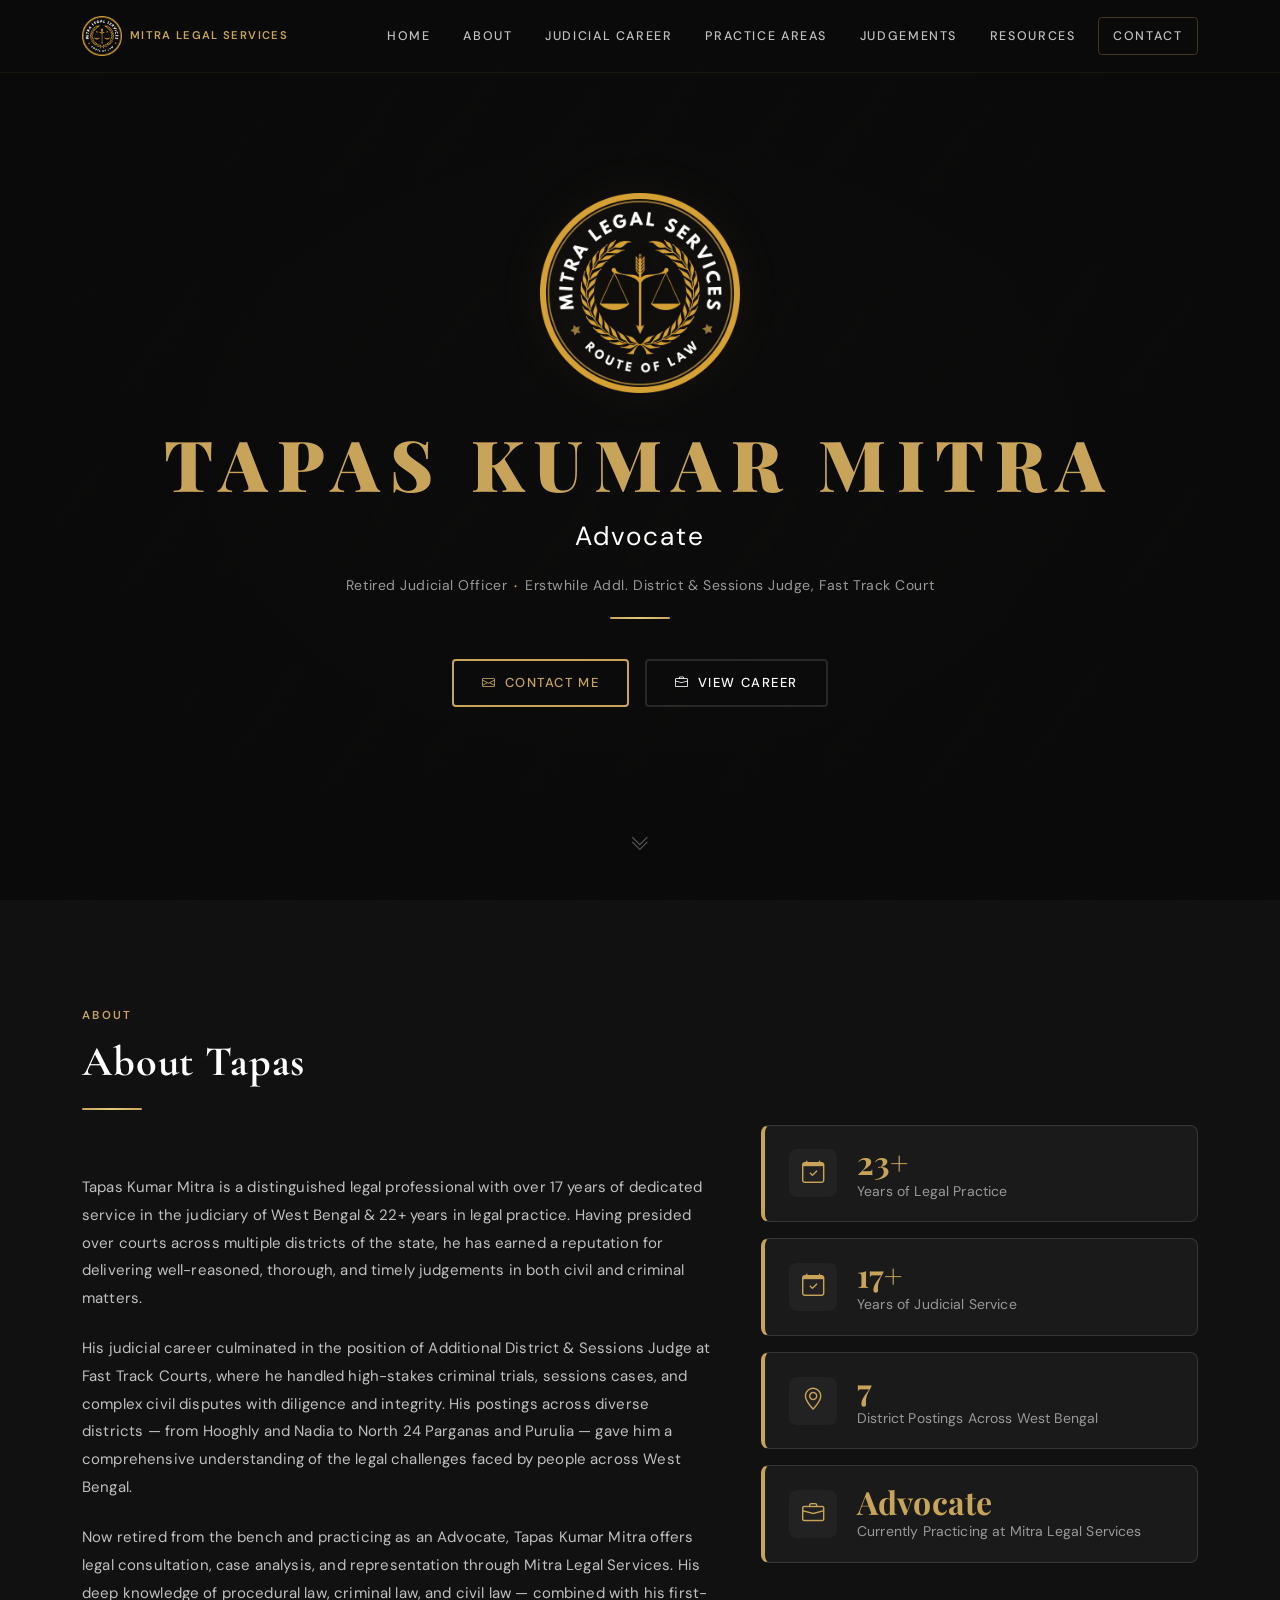
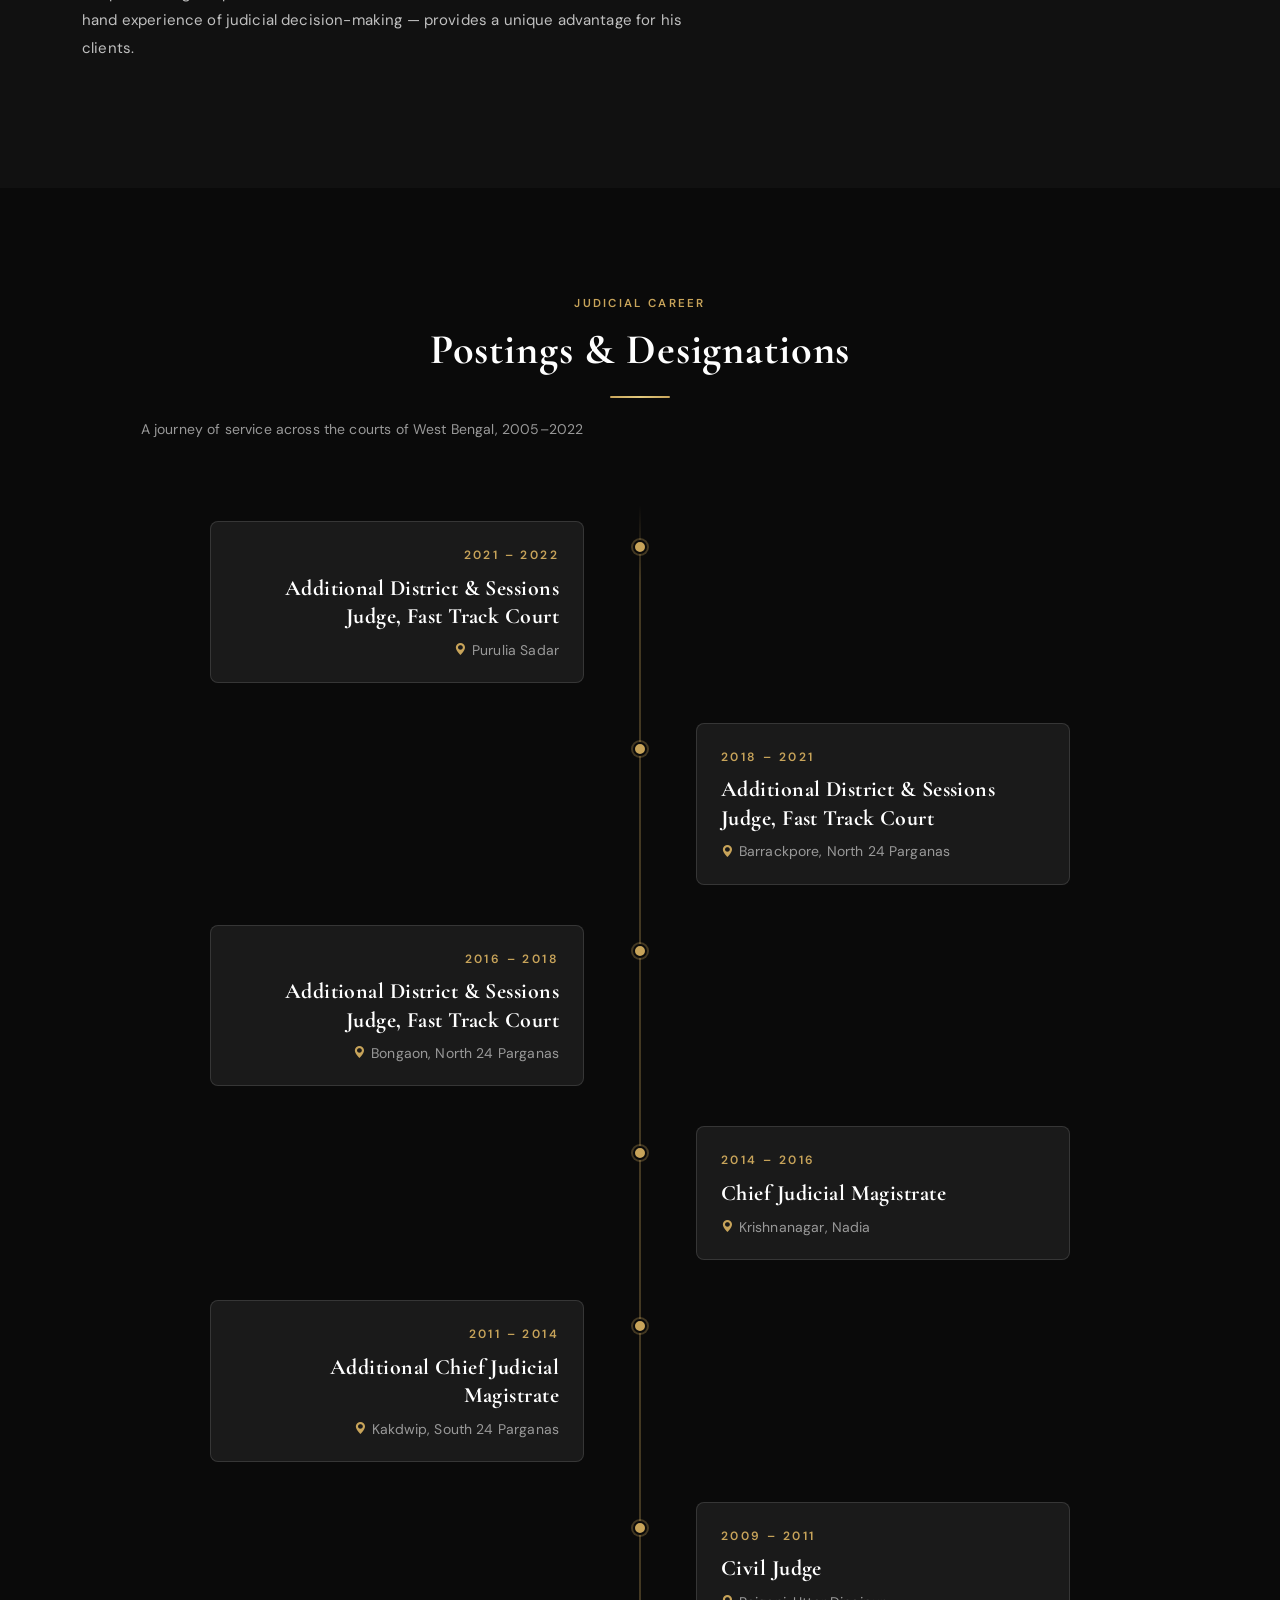
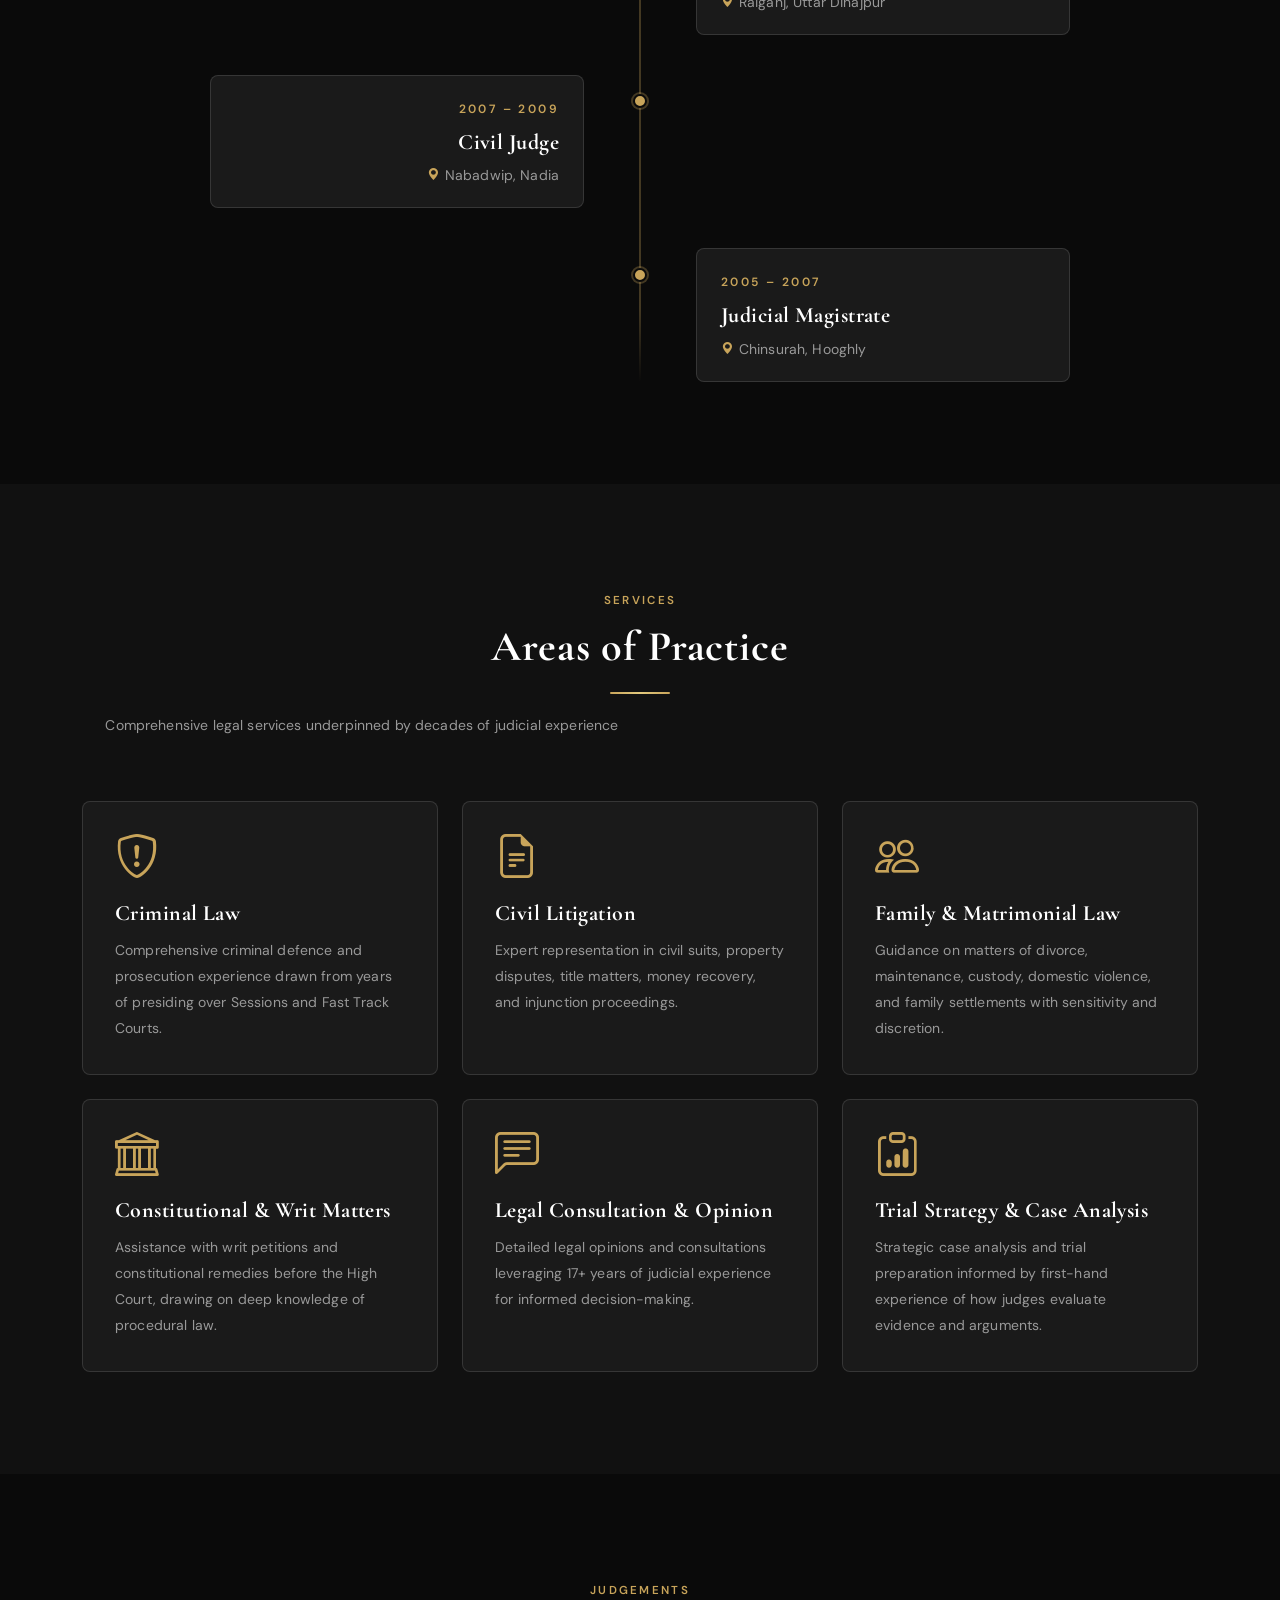
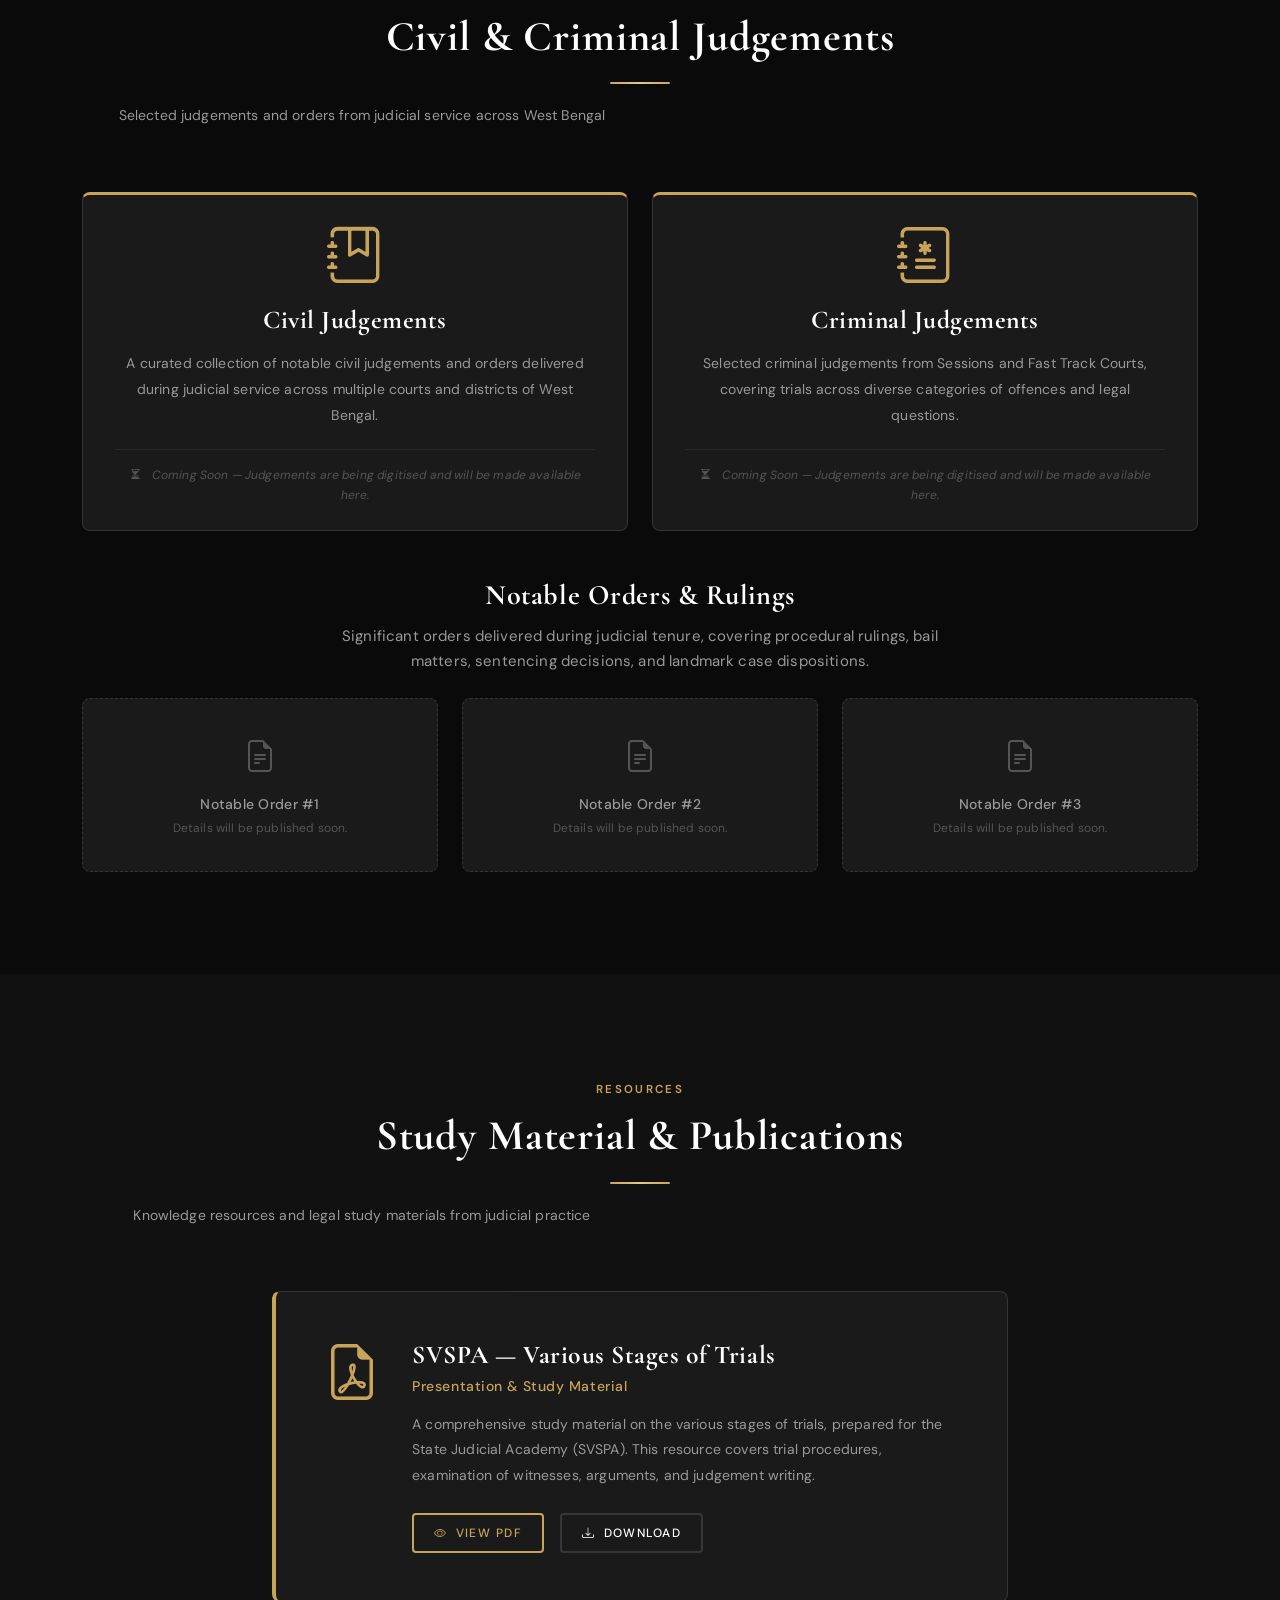
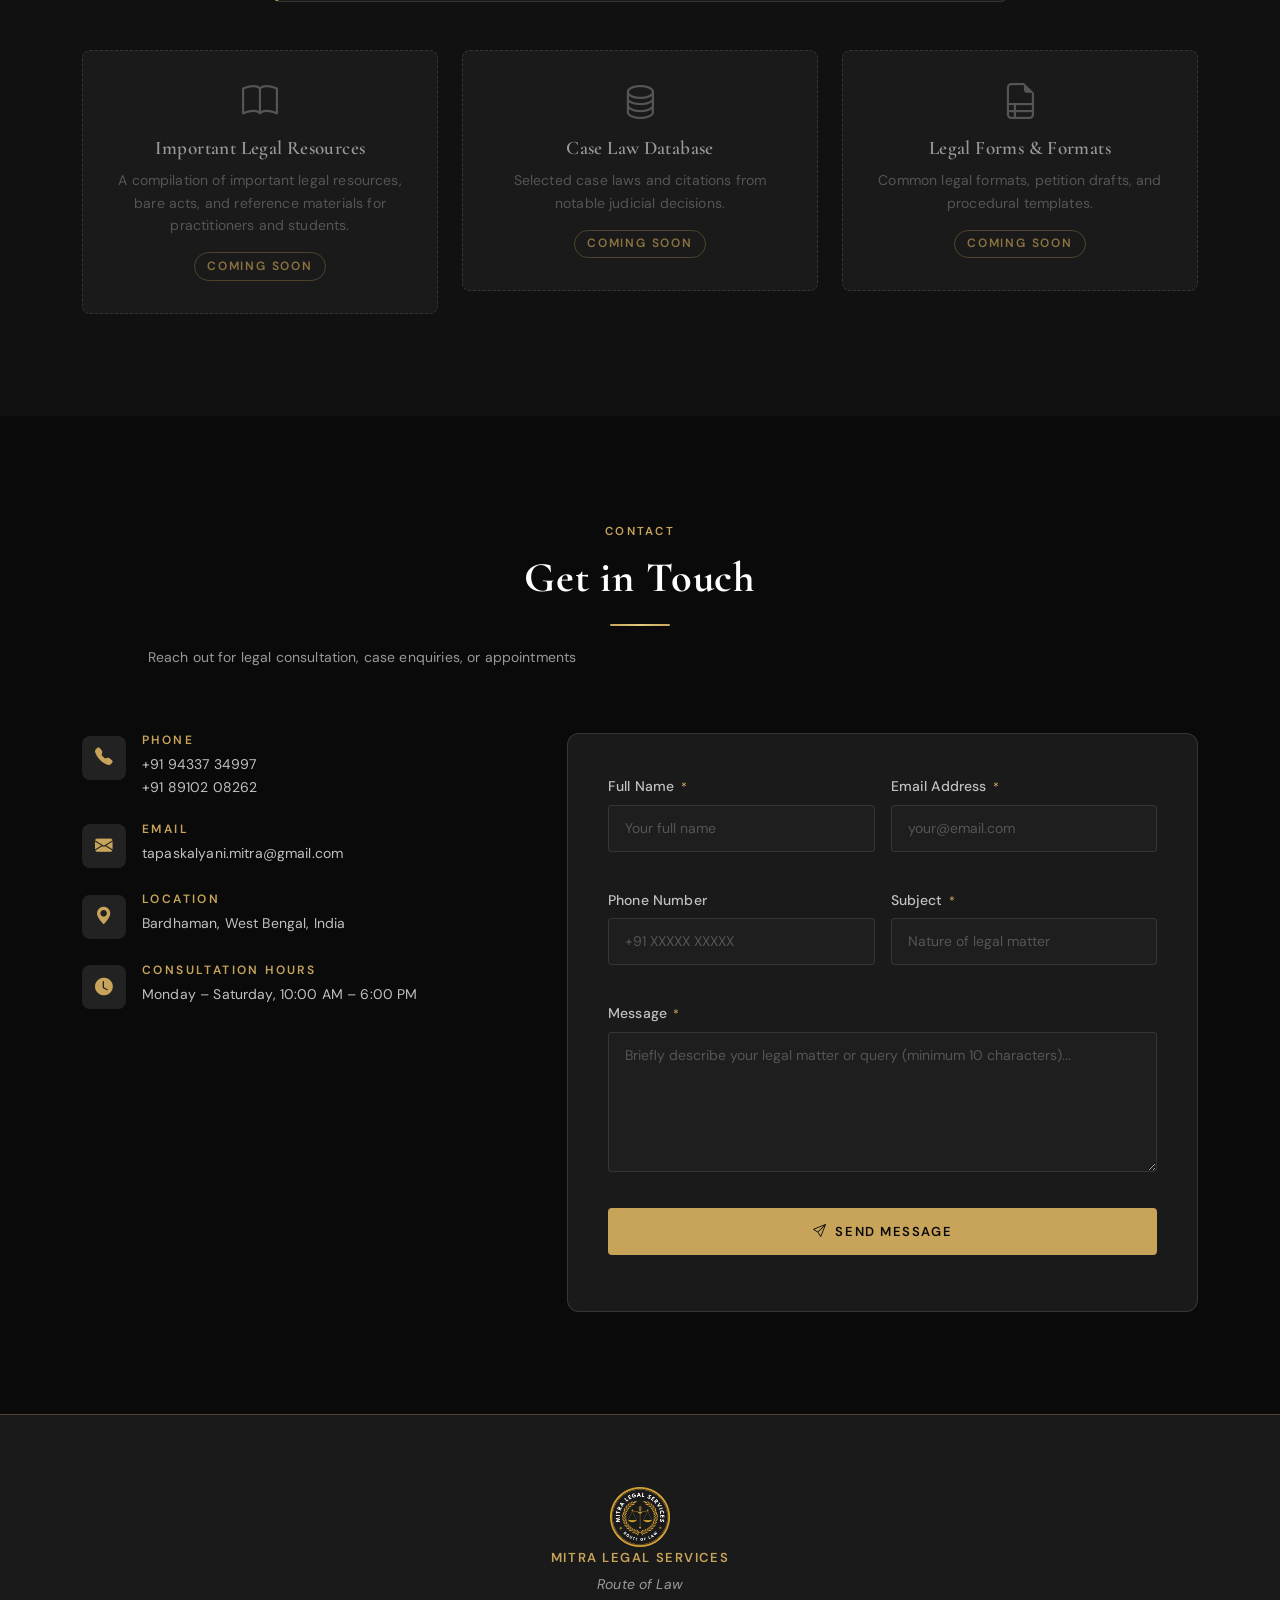
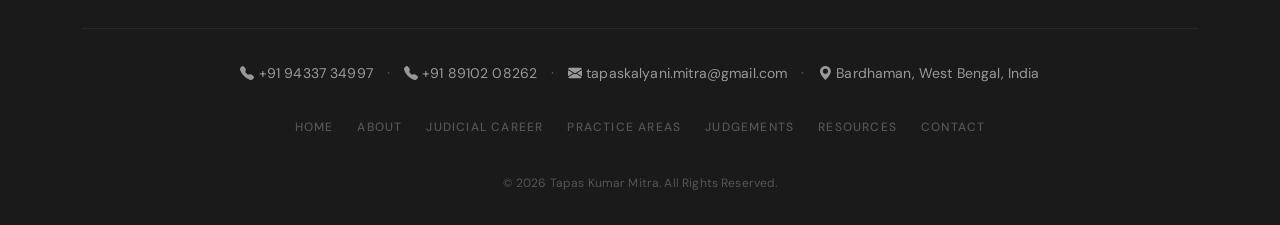
==== commit 273925eb: "Add real Mitra Legal Services logo and all favicon variants - Replace placeholder logo.svg with actu" ====
--- a/index.html
+++ b/index.html
@@ -18,7 +18,7 @@
   <meta property="og:type" content="website">
   <meta property="og:url" content="https://tapasmitra.com/">
   <meta property="og:title" content="Tapas Kumar Mitra — Advocate | Mitra Legal Services">
-  <meta property="og:description" content="Advocate and Retired Judicial Officer with 17+ years of judicial experience. Legal consultation through Mitra Legal Services, Bardhaman, West Bengal.">
+  <meta property="og:description" content="Advocate and Retired Judicial Officer with 17+ years of judicial experience & 22+ years of legal practice. Legal consultation through Mitra Legal Services, Bardhaman, West Bengal.">
   <meta property="og:image" content="https://tapasmitra.com/assets/img/og-image.jpg">
   <meta property="og:image:width" content="1200">
   <meta property="og:image:height" content="630">
@@ -85,7 +85,7 @@
   <link href="https://fonts.googleapis.com/css2?family=Playfair+Display:wght@700;900&family=Cormorant+Garamond:wght@500;600;700&family=DM+Sans:opsz,wght@9..40,400;9..40,500;9..40,600&display=swap" rel="stylesheet">
 
   <!-- Bootstrap 5.3 CSS -->
-  <link href="https://cdn.jsdelivr.net/npm/bootstrap@5.3.3/dist/css/bootstrap.min.css" rel="stylesheet" integrity="sha384-QWTKZyjpPEjISv5WaRU9OFeRpok6YcnS/1pQwmeGEB+Iv3YkfFce4cBd4SM/Ow" crossorigin="anonymous">
+  <link href="https://cdn.jsdelivr.net/npm/bootstrap@5.3.3/dist/css/bootstrap.min.css" rel="stylesheet">
 
   <!-- Bootstrap Icons -->
   <link href="https://cdn.jsdelivr.net/npm/bootstrap-icons@1.11.3/font/bootstrap-icons.min.css" rel="stylesheet">
@@ -100,7 +100,7 @@
   ════════════════════════════════════════════════════════ -->
   <div id="preloader" aria-hidden="true">
     <div class="preloader-inner">
-      <img src="assets/img/logo.svg" alt="" class="preloader-logo" width="80" height="80">
+      <img src="assets/img/logo.png" alt="" class="preloader-logo" width="80" height="80">
       <div class="preloader-ring"></div>
     </div>
   </div>
@@ -117,7 +117,7 @@
 
         <!-- Brand -->
         <a class="navbar-brand d-flex align-items-center gap-2" href="#hero" aria-label="Mitra Legal Services — Home">
-          <img src="assets/img/logo.svg" alt="Mitra Legal Services Logo" class="navbar-logo" width="40" height="40" loading="eager">
+          <img src="assets/img/logo.png" alt="Mitra Legal Services Logo" class="navbar-logo" width="40" height="40" loading="eager">
           <span class="navbar-brand-text">MITRA LEGAL SERVICES</span>
         </a>
 
@@ -152,7 +152,7 @@
     <div class="offcanvas offcanvas-end" tabindex="-1" id="navOffcanvas" aria-labelledby="navOffcanvasLabel">
       <div class="offcanvas-header">
         <div class="d-flex align-items-center gap-2" id="navOffcanvasLabel">
-          <img src="assets/img/logo.svg" alt="Mitra Legal Services Logo" width="36" height="36">
+          <img src="assets/img/logo.png" alt="Mitra Legal Services Logo" width="36" height="36">
           <span class="offcanvas-brand-text">MITRA LEGAL SERVICES</span>
         </div>
         <button type="button" class="btn-close-custom" data-bs-dismiss="offcanvas" aria-label="Close navigation">
@@ -229,7 +229,7 @@
 
           <div class="hero-logo-wrap">
             <img
-              src="assets/img/logo.svg"
+              src="assets/img/logo.png"
               alt="Mitra Legal Services — Scales of Justice Seal"
               class="hero-logo"
               width="200"
@@ -278,11 +278,11 @@
           <div class="col-lg-7">
             <div class="section-heading animate-on-scroll">
               <span class="section-label">ABOUT</span>
-              <h2 class="section-title" id="about-heading">Who I Am</h2>
+              <h2 class="section-title" id="about-heading">About Tapas</h2>
               <div class="gold-rule"></div>
             </div>
             <div class="about-bio animate-on-scroll" data-delay="100">
-              <p>Tapas Kumar Mitra is a distinguished legal professional with over 17 years of dedicated service in the judiciary of West Bengal. Having presided over courts across multiple districts of the state, he has earned a reputation for delivering well-reasoned, thorough, and timely judgements in both civil and criminal matters.</p>
+              <p>Tapas Kumar Mitra is a distinguished legal professional with over 17 years of dedicated service in the judiciary of West Bengal & 22+ years in legal practice. Having presided over courts across multiple districts of the state, he has earned a reputation for delivering well-reasoned, thorough, and timely judgements in both civil and criminal matters.</p>
               <p>His judicial career culminated in the position of Additional District &amp; Sessions Judge at Fast Track Courts, where he handled high-stakes criminal trials, sessions cases, and complex civil disputes with diligence and integrity. His postings across diverse districts — from Hooghly and Nadia to North 24 Parganas and Purulia — gave him a comprehensive understanding of the legal challenges faced by people across West Bengal.</p>
               <p>Now retired from the bench and practicing as an Advocate, Tapas Kumar Mitra offers legal consultation, case analysis, and representation through Mitra Legal Services. His deep knowledge of procedural law, criminal law, and civil law — combined with his first-hand experience of judicial decision-making — provides a unique advantage for his clients.</p>
             </div>
@@ -291,6 +291,16 @@
           <!-- Stats -->
           <div class="col-lg-5">
             <div class="d-flex flex-column gap-3">
+
+              <div class="stat-card animate-on-scroll" data-delay="150">
+                <div class="stat-icon" aria-hidden="true">
+                  <i class="bi bi-calendar-check"></i>
+                </div>
+                <div class="stat-body">
+                  <div class="stat-number">23+</div>
+                  <div class="stat-label">Years of Legal Practice</div>
+                </div>
+              </div>
 
               <div class="stat-card animate-on-scroll" data-delay="150">
                 <div class="stat-icon" aria-hidden="true">
@@ -889,7 +899,7 @@
 
       <!-- Brand row -->
       <div class="footer-brand text-center">
-        <img src="assets/img/logo.svg" alt="Mitra Legal Services Logo" width="60" height="60" loading="lazy" class="footer-logo">
+        <img src="assets/img/logo.png" alt="Mitra Legal Services Logo" width="60" height="60" loading="lazy" class="footer-logo">
         <p class="footer-brand-name">Mitra Legal Services</p>
         <p class="footer-tagline">Route of Law</p>
       </div>
@@ -940,7 +950,7 @@
   </button>
 
   <!-- Bootstrap 5.3 JS Bundle -->
-  <script src="https://cdn.jsdelivr.net/npm/bootstrap@5.3.3/dist/js/bootstrap.bundle.min.js" integrity="sha384-YvpcrYf0tY3lHB60NNkmXc5s9fDVZLESaAA55NDzOxhy9GkcIdslK1eN7N6jIeHz" crossorigin="anonymous"></script>
+  <script src="https://cdn.jsdelivr.net/npm/bootstrap@5.3.3/dist/js/bootstrap.bundle.min.js"></script>
 
   <!-- Custom JS -->
   <script src="assets/js/main.js"></script>
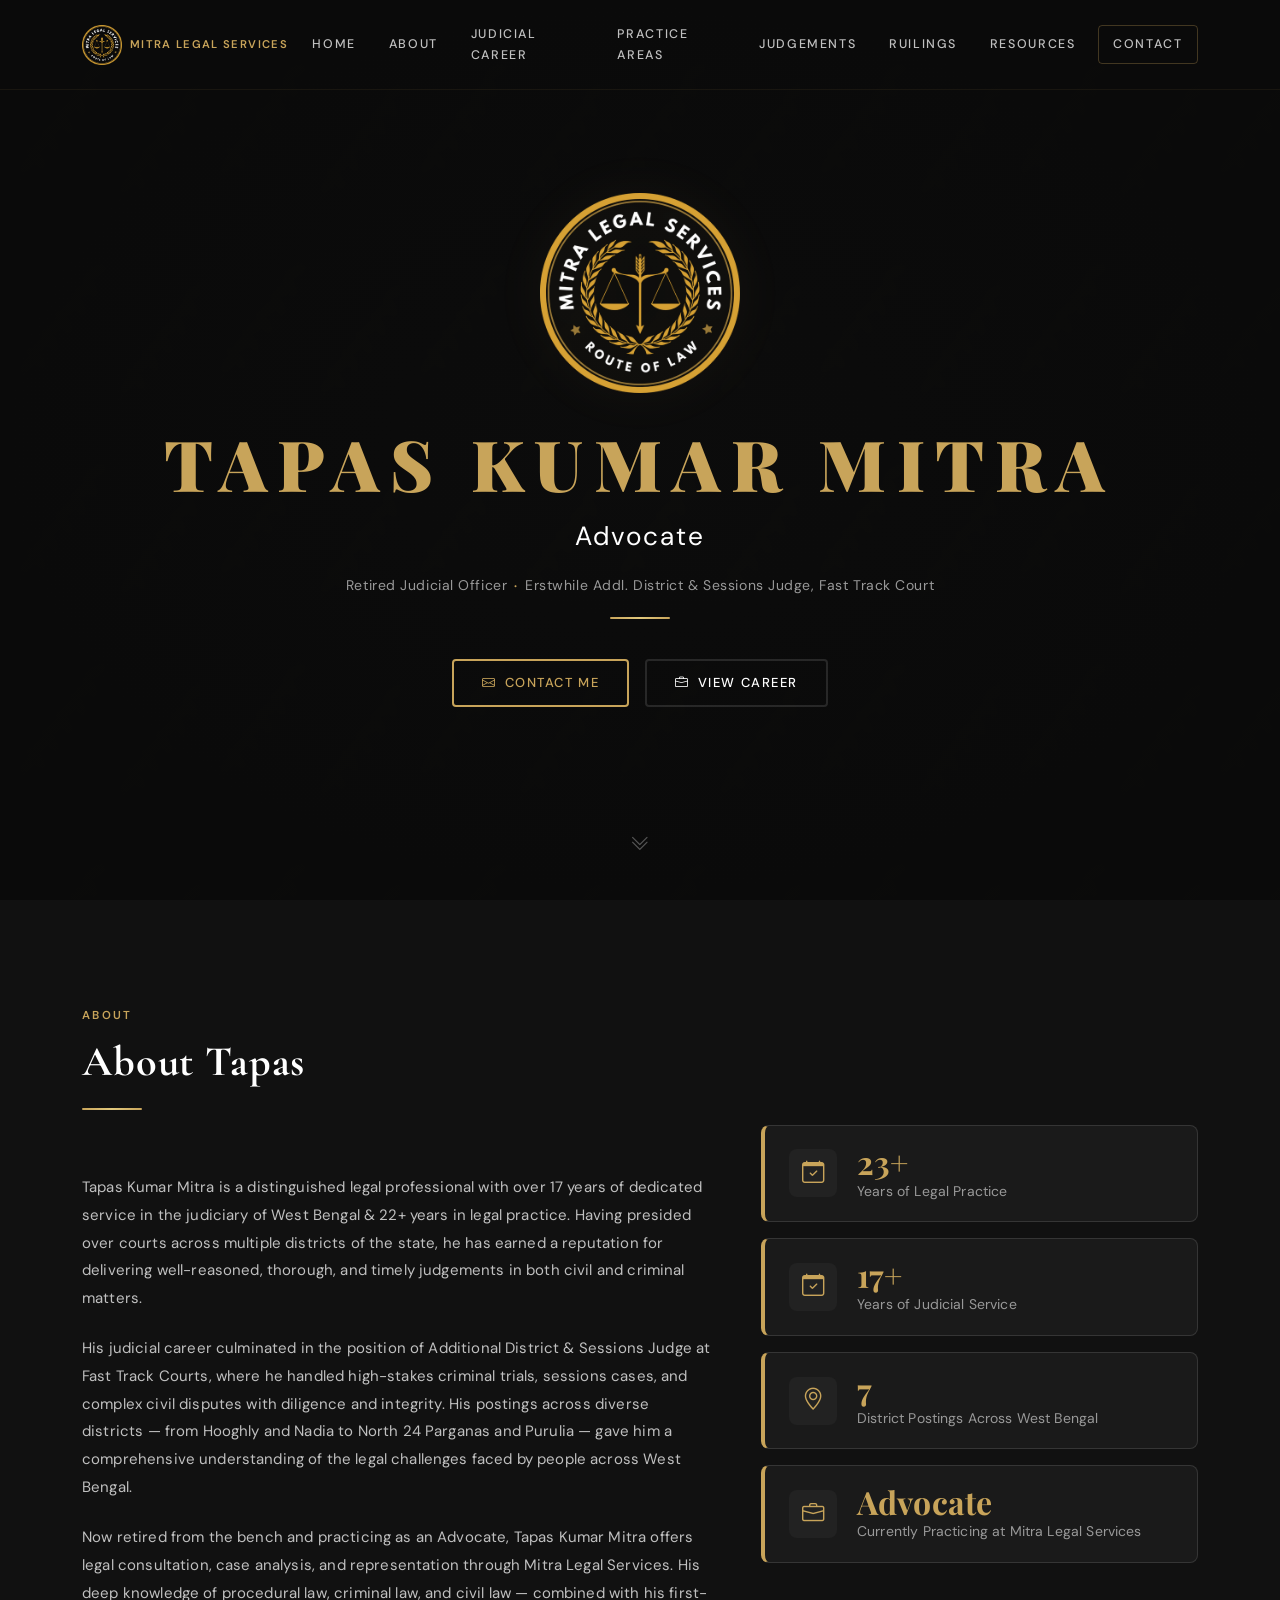
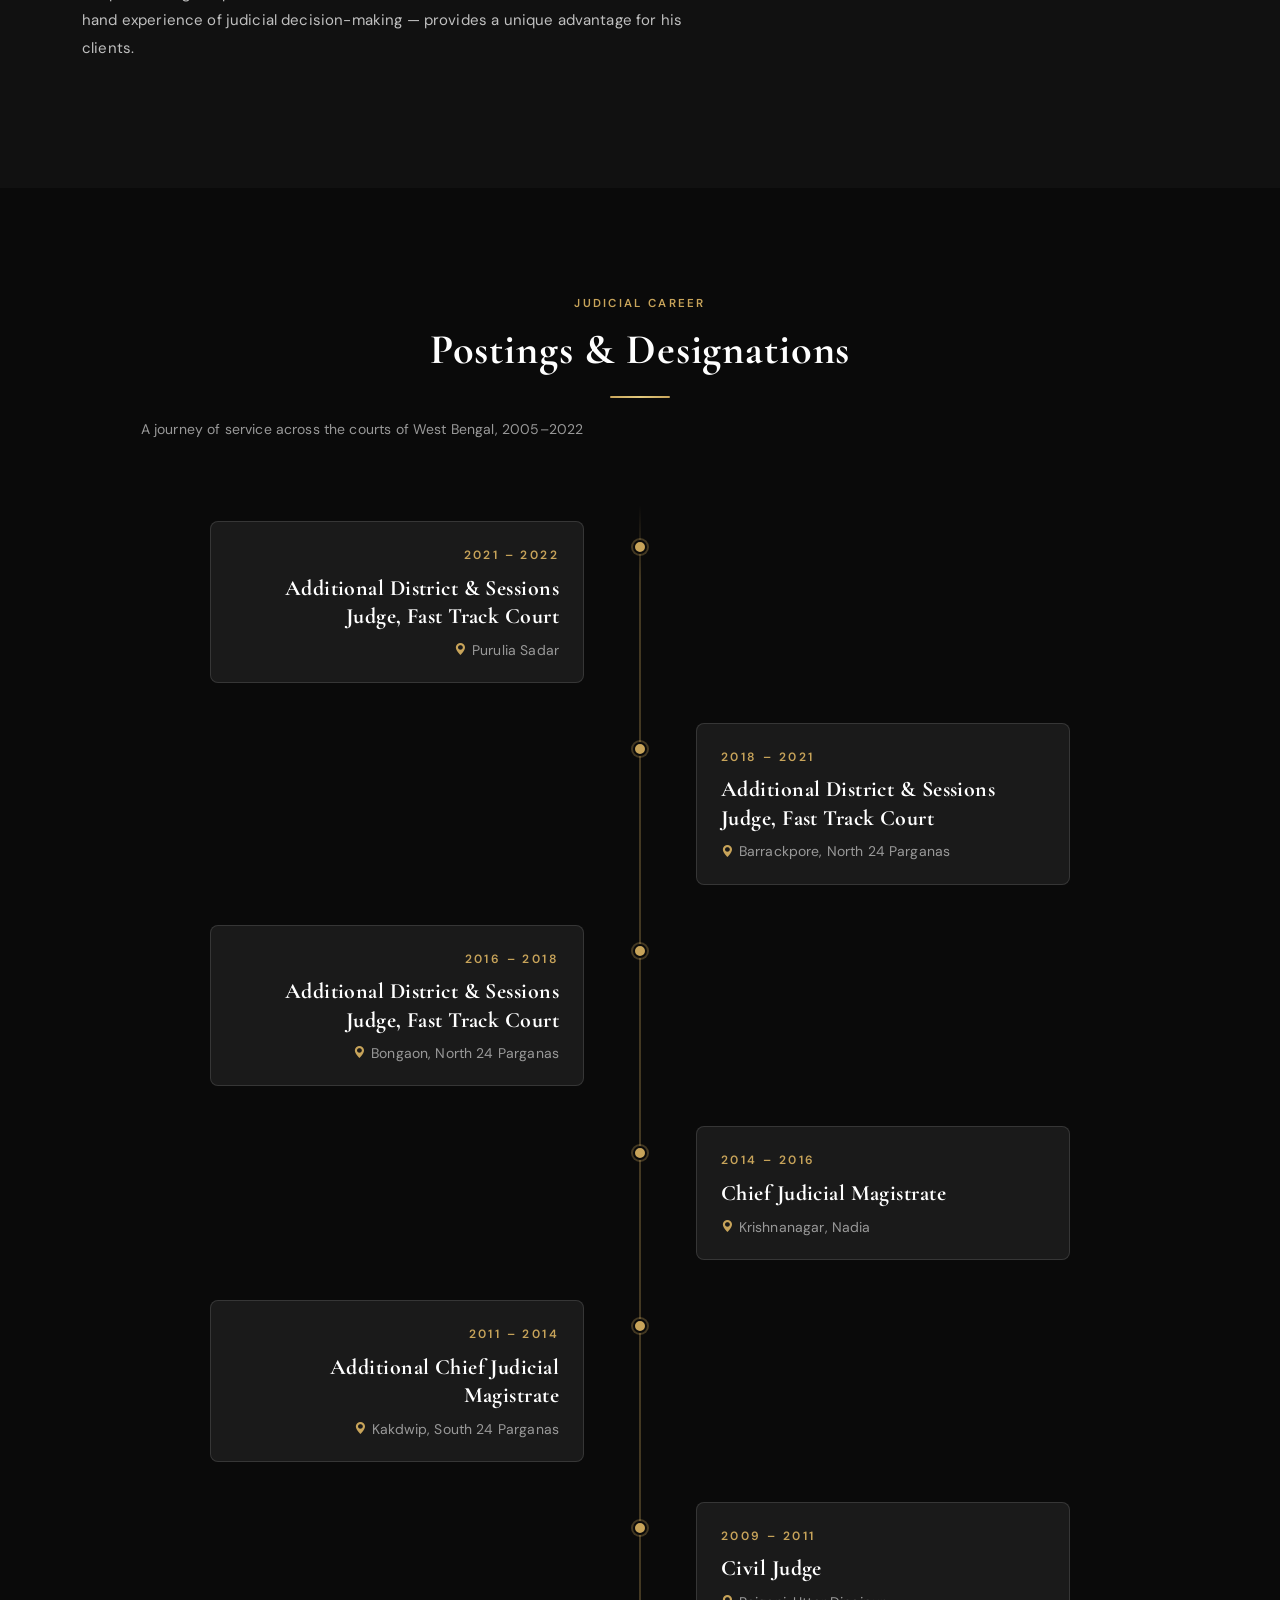
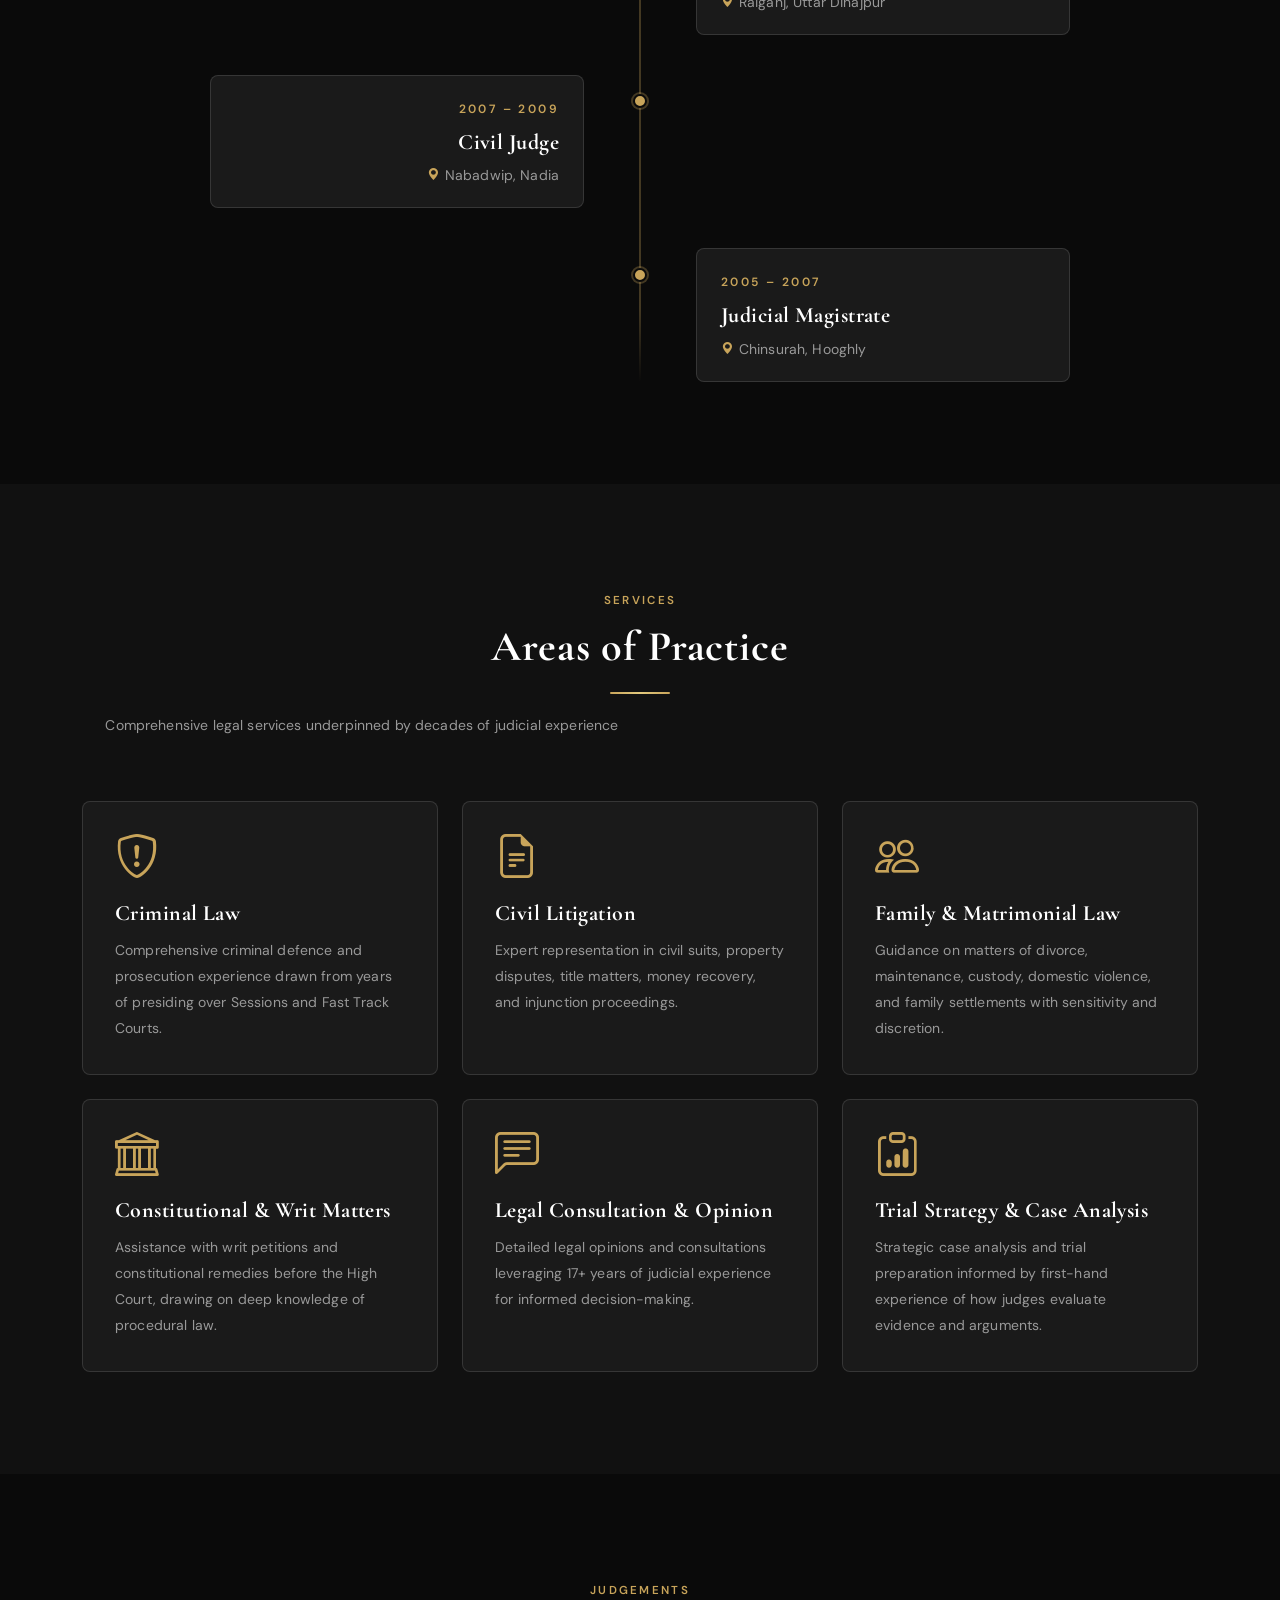
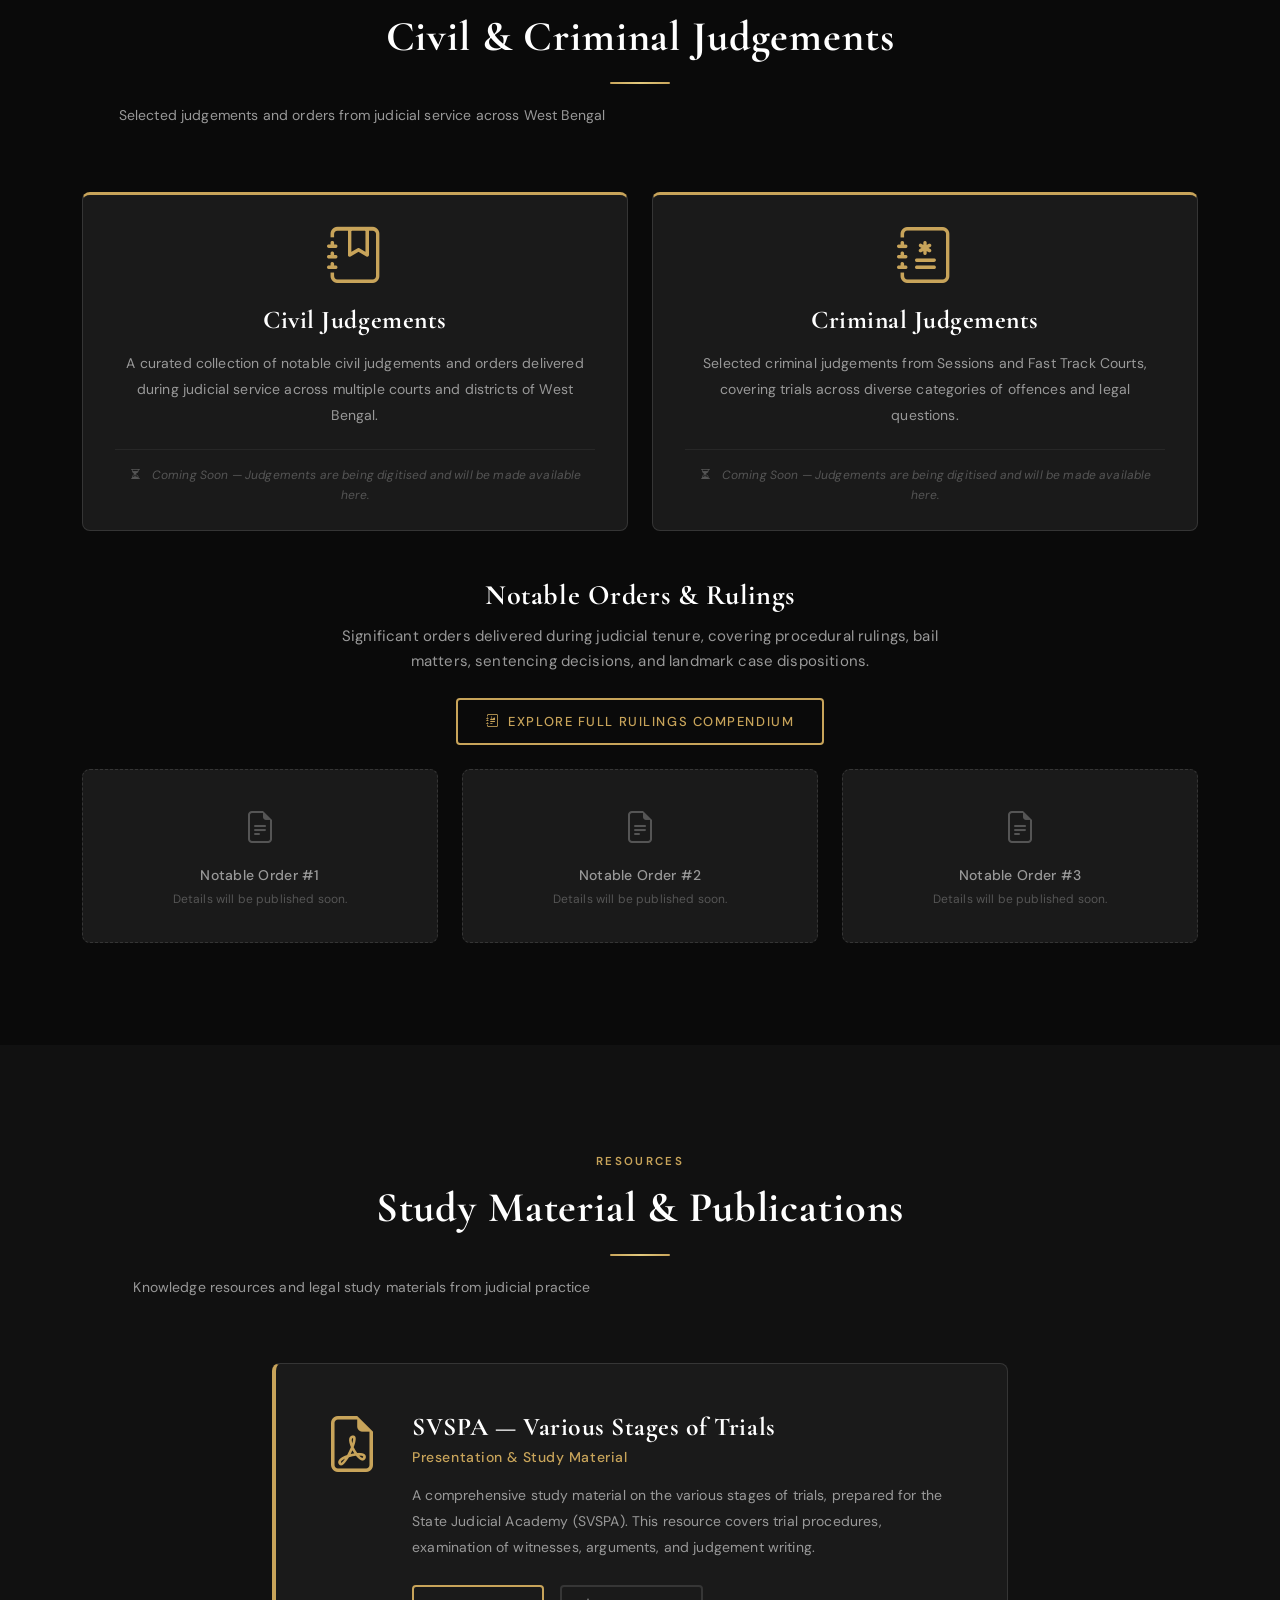
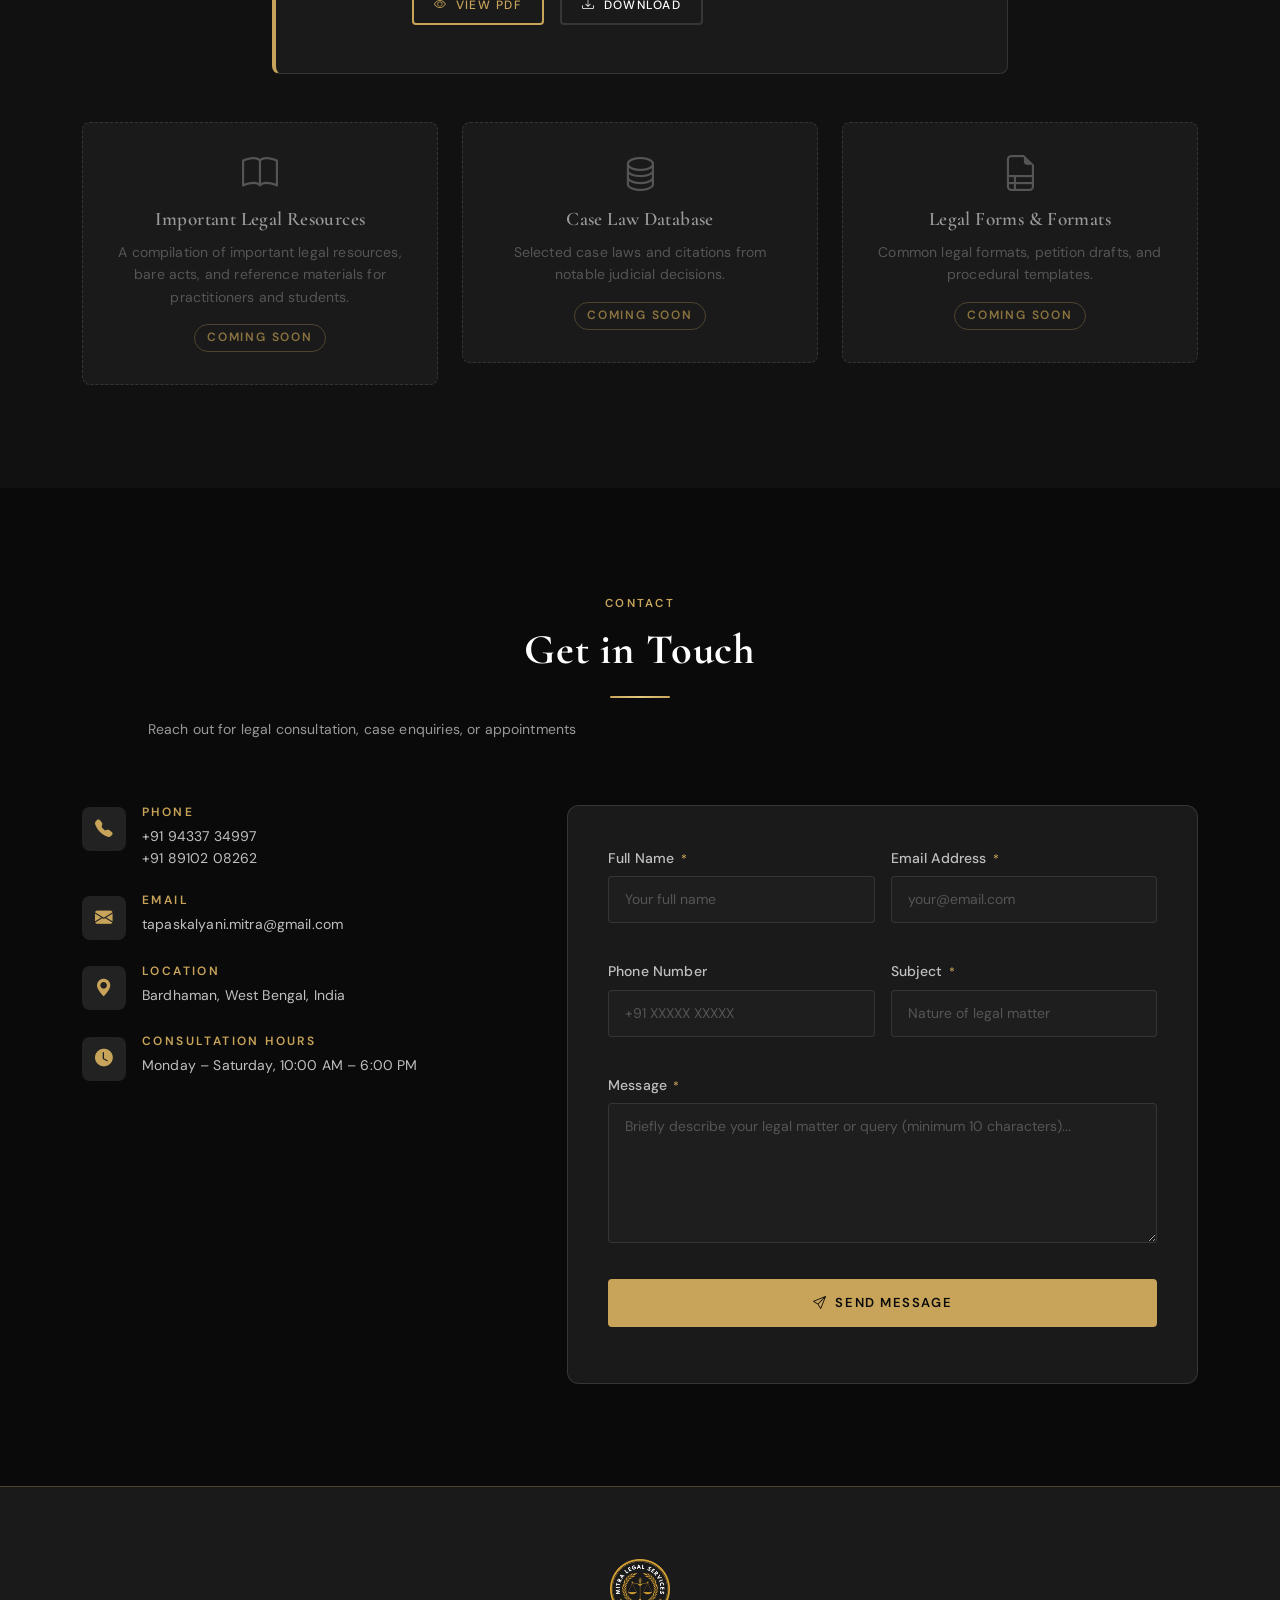
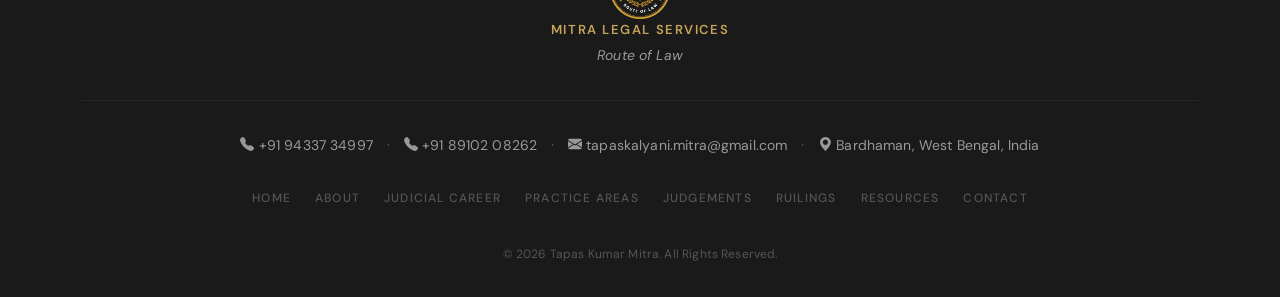
==== commit f50f580f: "Build rulings atlas UI and Gemini-powered enrichment workflow" ====
--- a/index.html
+++ b/index.html
@@ -138,6 +138,7 @@
             <li class="nav-item"><a class="nav-link" href="#career">Judicial Career</a></li>
             <li class="nav-item"><a class="nav-link" href="#practice">Practice Areas</a></li>
             <li class="nav-item"><a class="nav-link" href="#judgements">Judgements</a></li>
+            <li class="nav-item"><a class="nav-link" href="/ruilings">Ruilings</a></li>
             <li class="nav-item"><a class="nav-link" href="#resources">Resources</a></li>
             <li class="nav-item ms-1">
               <a class="nav-link nav-cta" href="#contact">Contact</a>
@@ -184,6 +185,11 @@
           <li class="nav-item">
             <a class="nav-link offcanvas-nav-link" href="#judgements" data-bs-dismiss="offcanvas">
               <i class="bi bi-book me-2" aria-hidden="true"></i>Judgements
+            </a>
+          </li>
+          <li class="nav-item">
+            <a class="nav-link offcanvas-nav-link" href="/ruilings" data-bs-dismiss="offcanvas">
+              <i class="bi bi-grid-3x3-gap me-2" aria-hidden="true"></i>Ruilings
             </a>
           </li>
           <li class="nav-item">
@@ -585,6 +591,11 @@
           <p class="text-center mb-4" style="color:var(--text-muted);max-width:620px;margin-inline:auto;">
             Significant orders delivered during judicial tenure, covering procedural rulings, bail matters, sentencing decisions, and landmark case dispositions.
           </p>
+          <div class="text-center mb-4">
+            <a href="/ruilings" class="btn btn-gold-outline">
+              <i class="bi bi-journal-richtext me-2" aria-hidden="true"></i>Explore Full Ruilings Compendium
+            </a>
+          </div>
           <div class="row g-4">
             <div class="col-lg-4 col-md-6">
               <div class="order-placeholder animate-on-scroll" data-delay="0">
@@ -932,6 +943,7 @@
         <a href="#career" class="footer-nav-link">Judicial Career</a>
         <a href="#practice" class="footer-nav-link">Practice Areas</a>
         <a href="#judgements" class="footer-nav-link">Judgements</a>
+        <a href="/ruilings" class="footer-nav-link">Ruilings</a>
         <a href="#resources" class="footer-nav-link">Resources</a>
         <a href="#contact" class="footer-nav-link">Contact</a>
       </nav>
